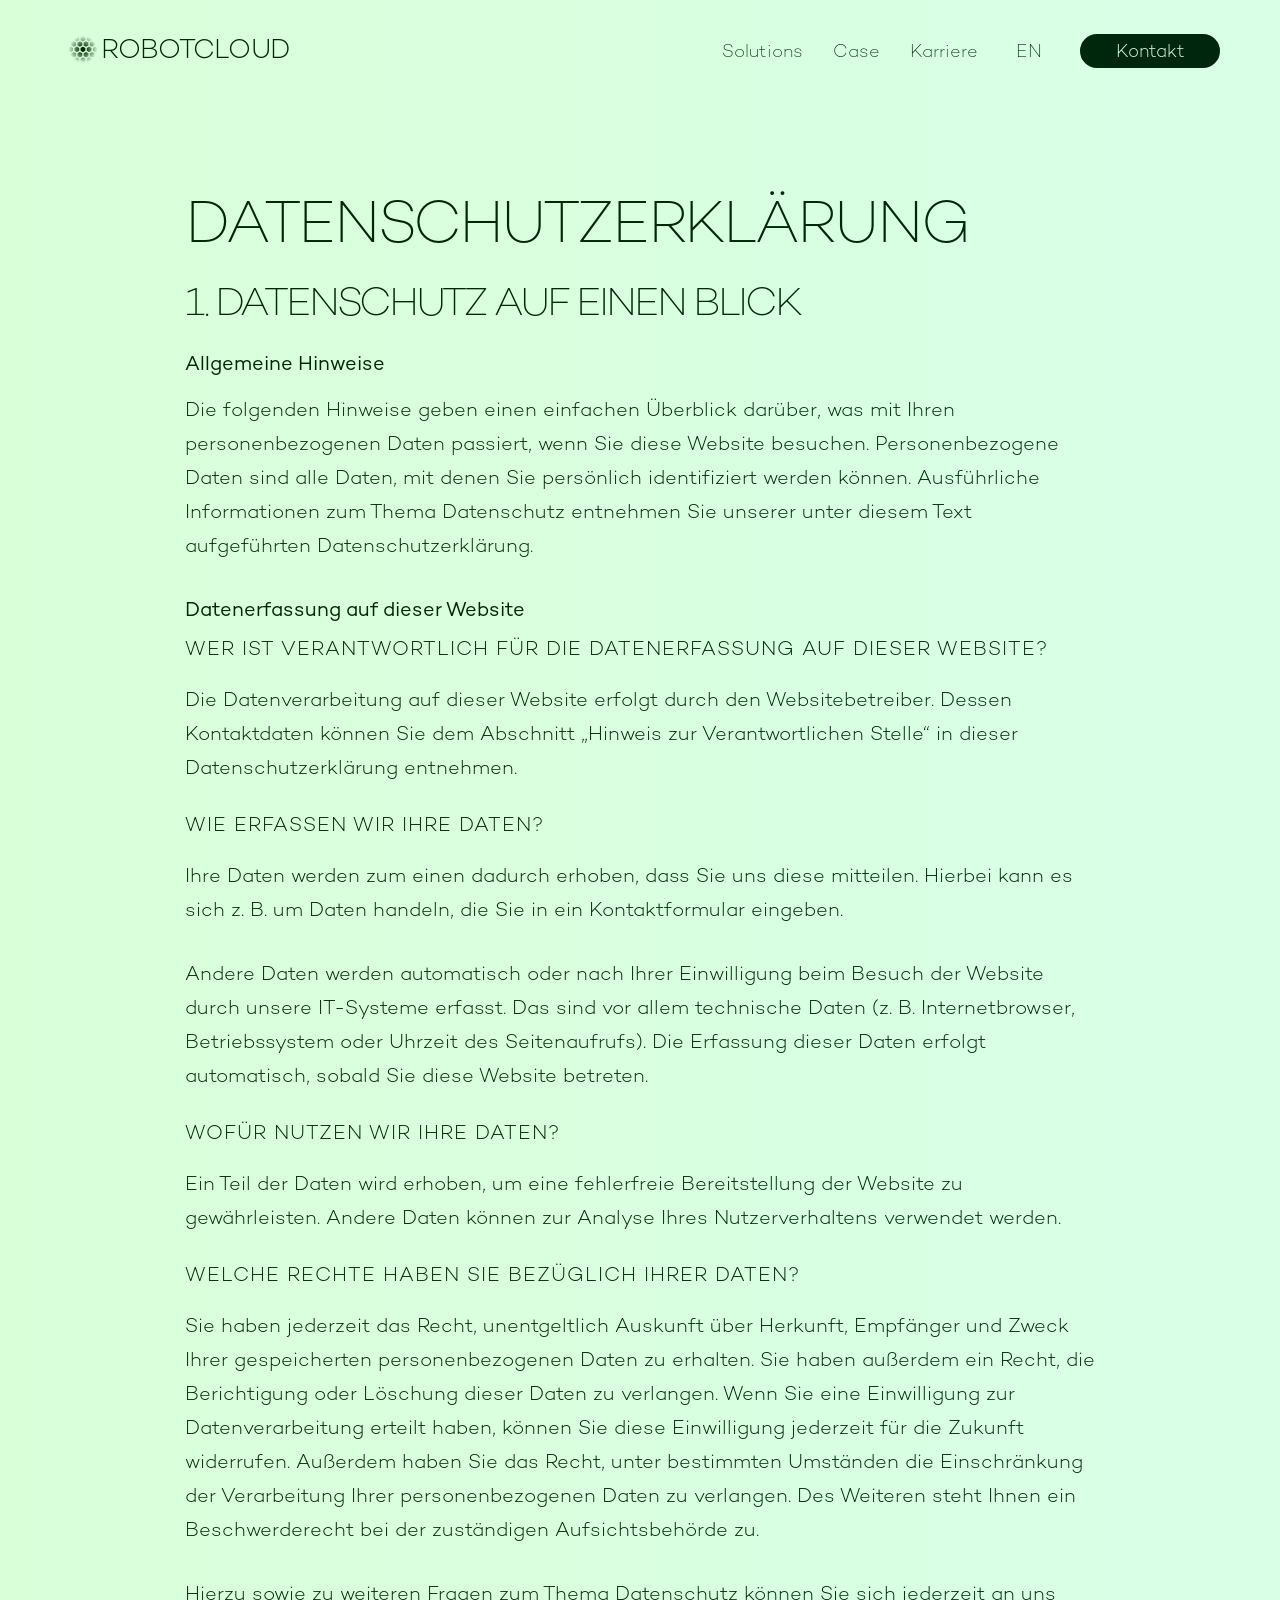
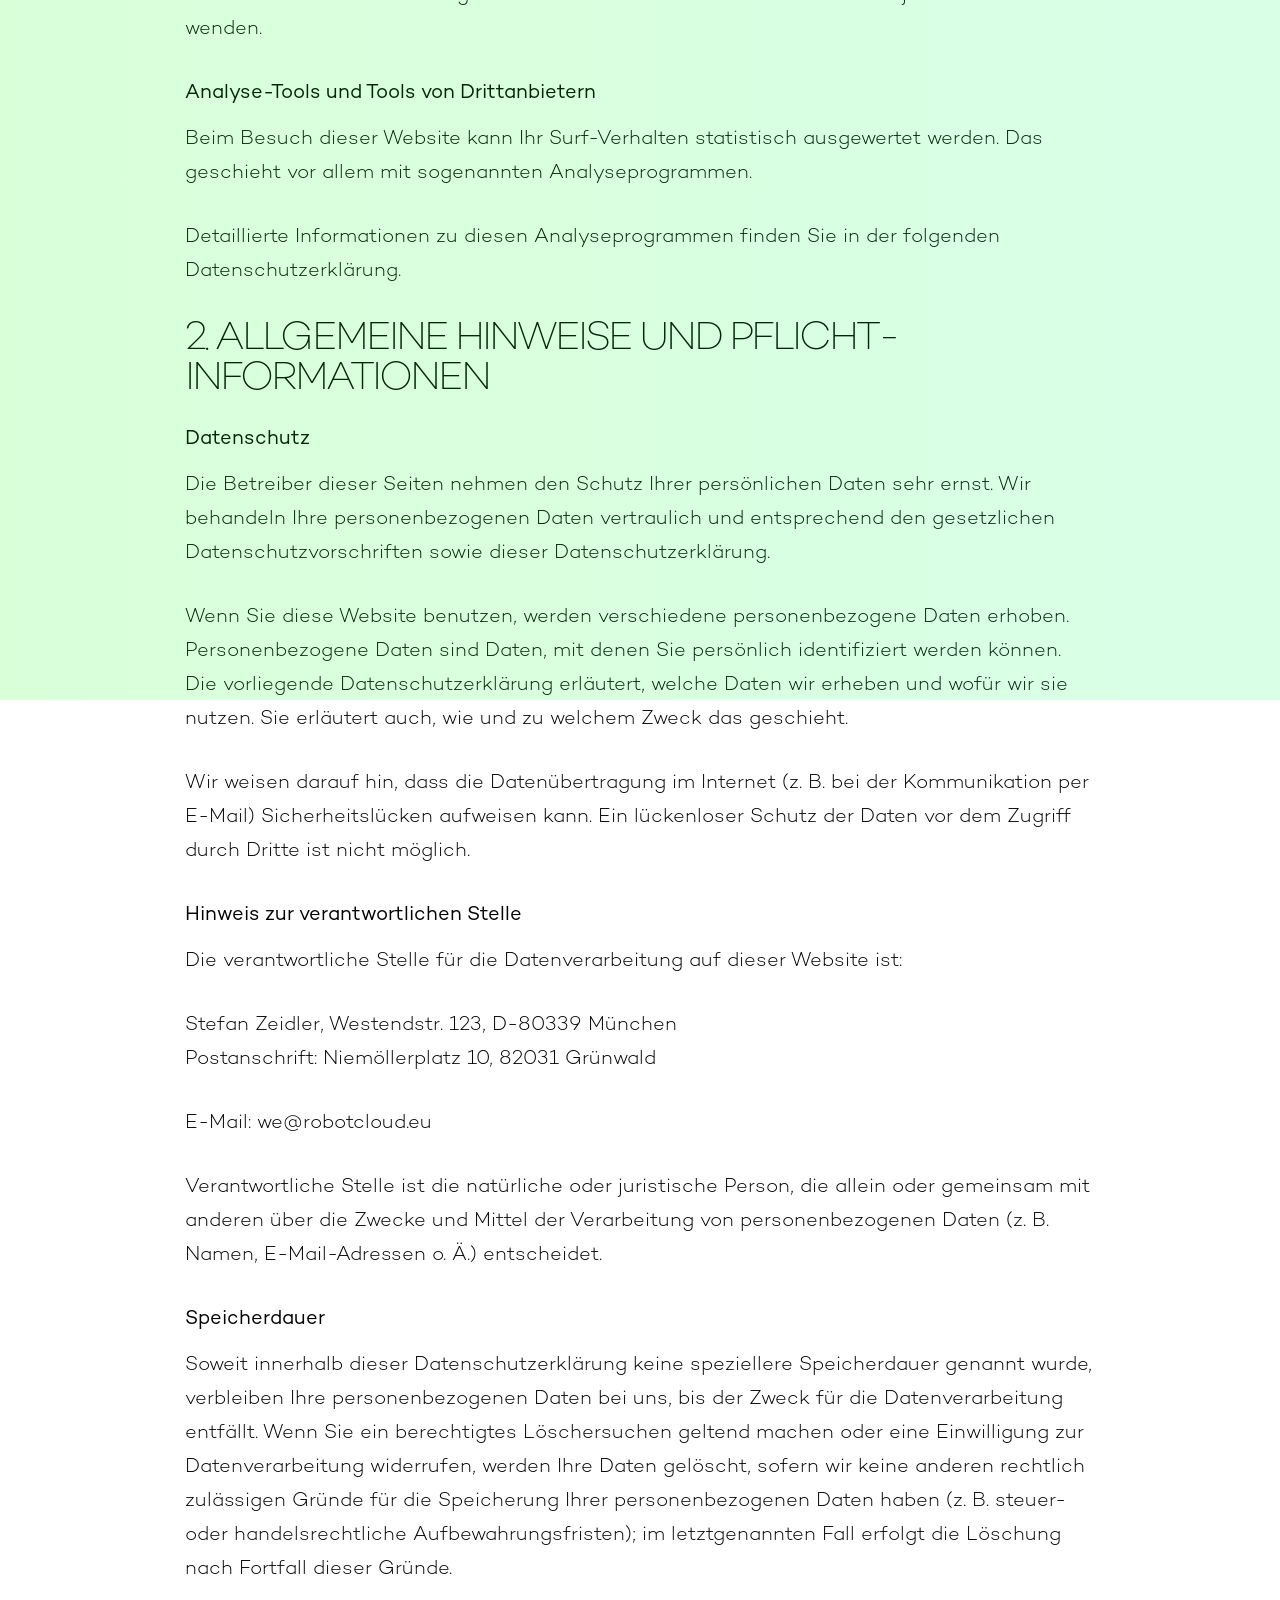
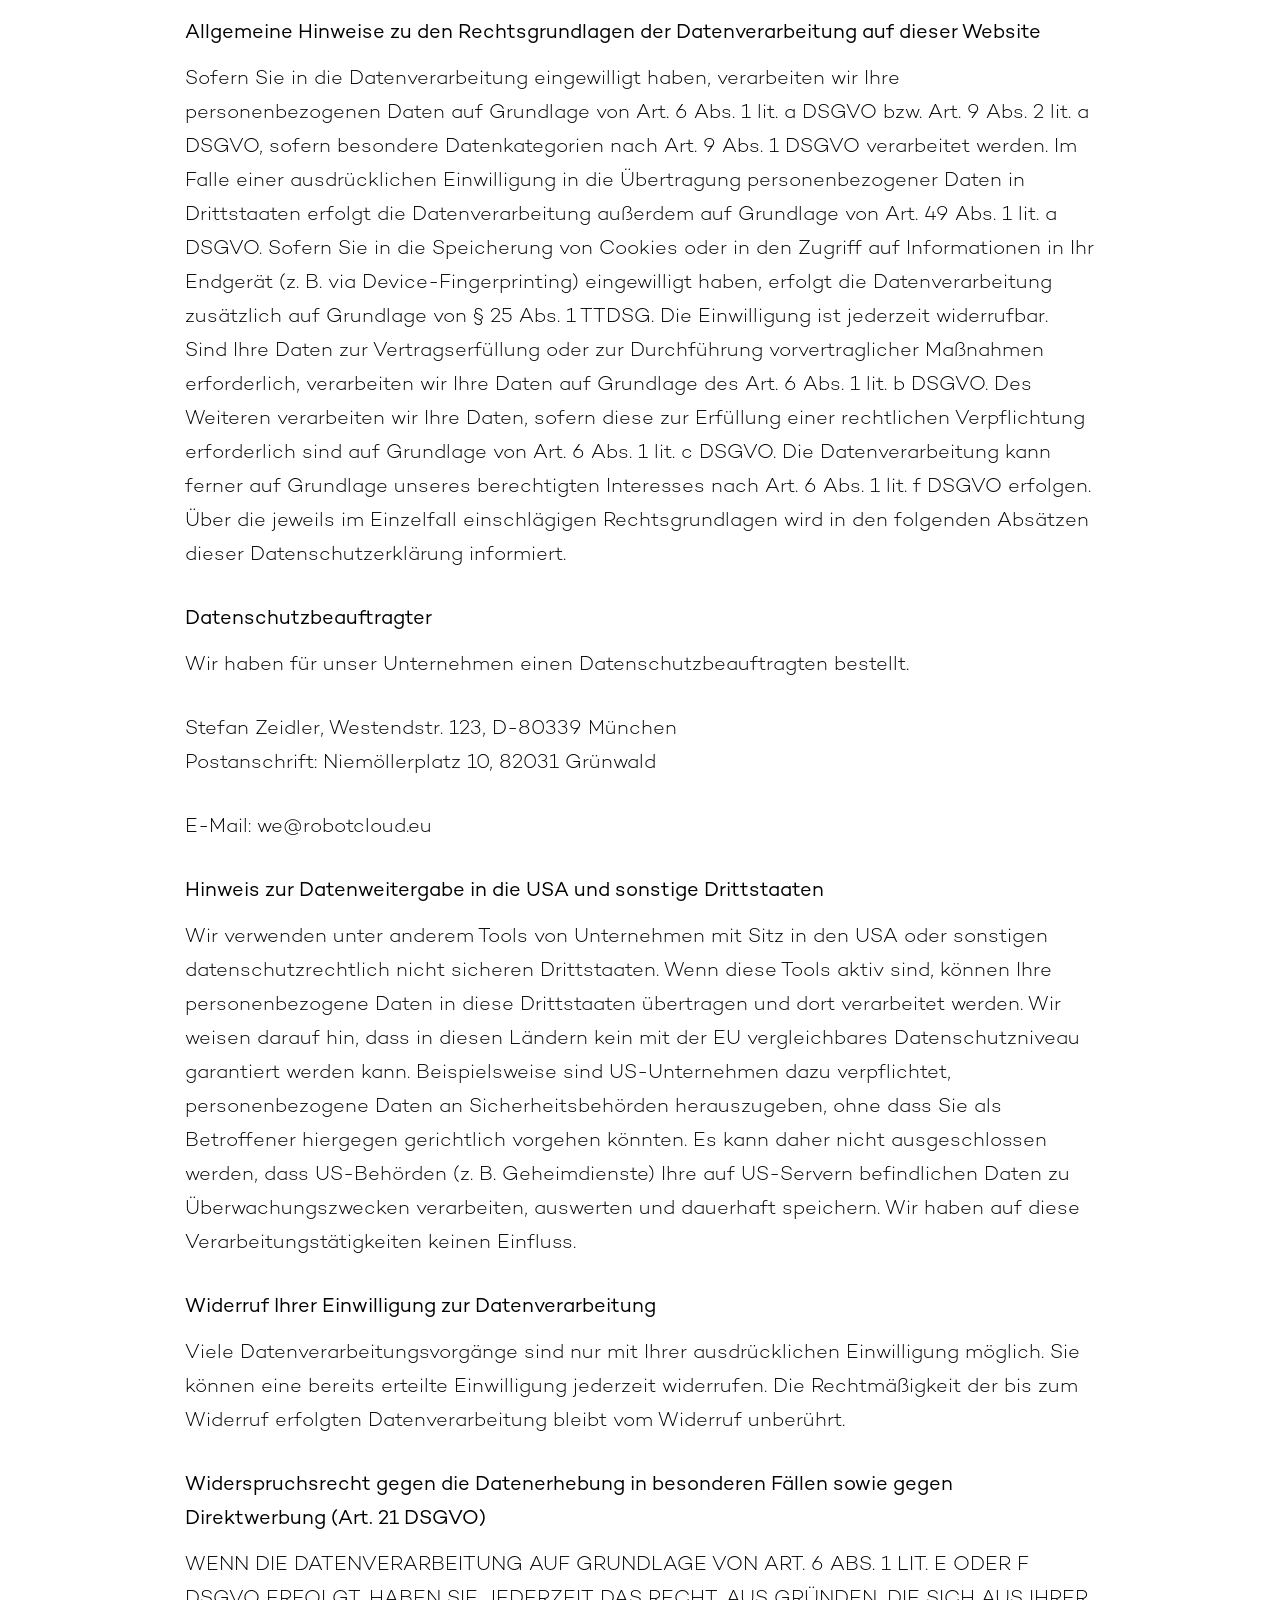
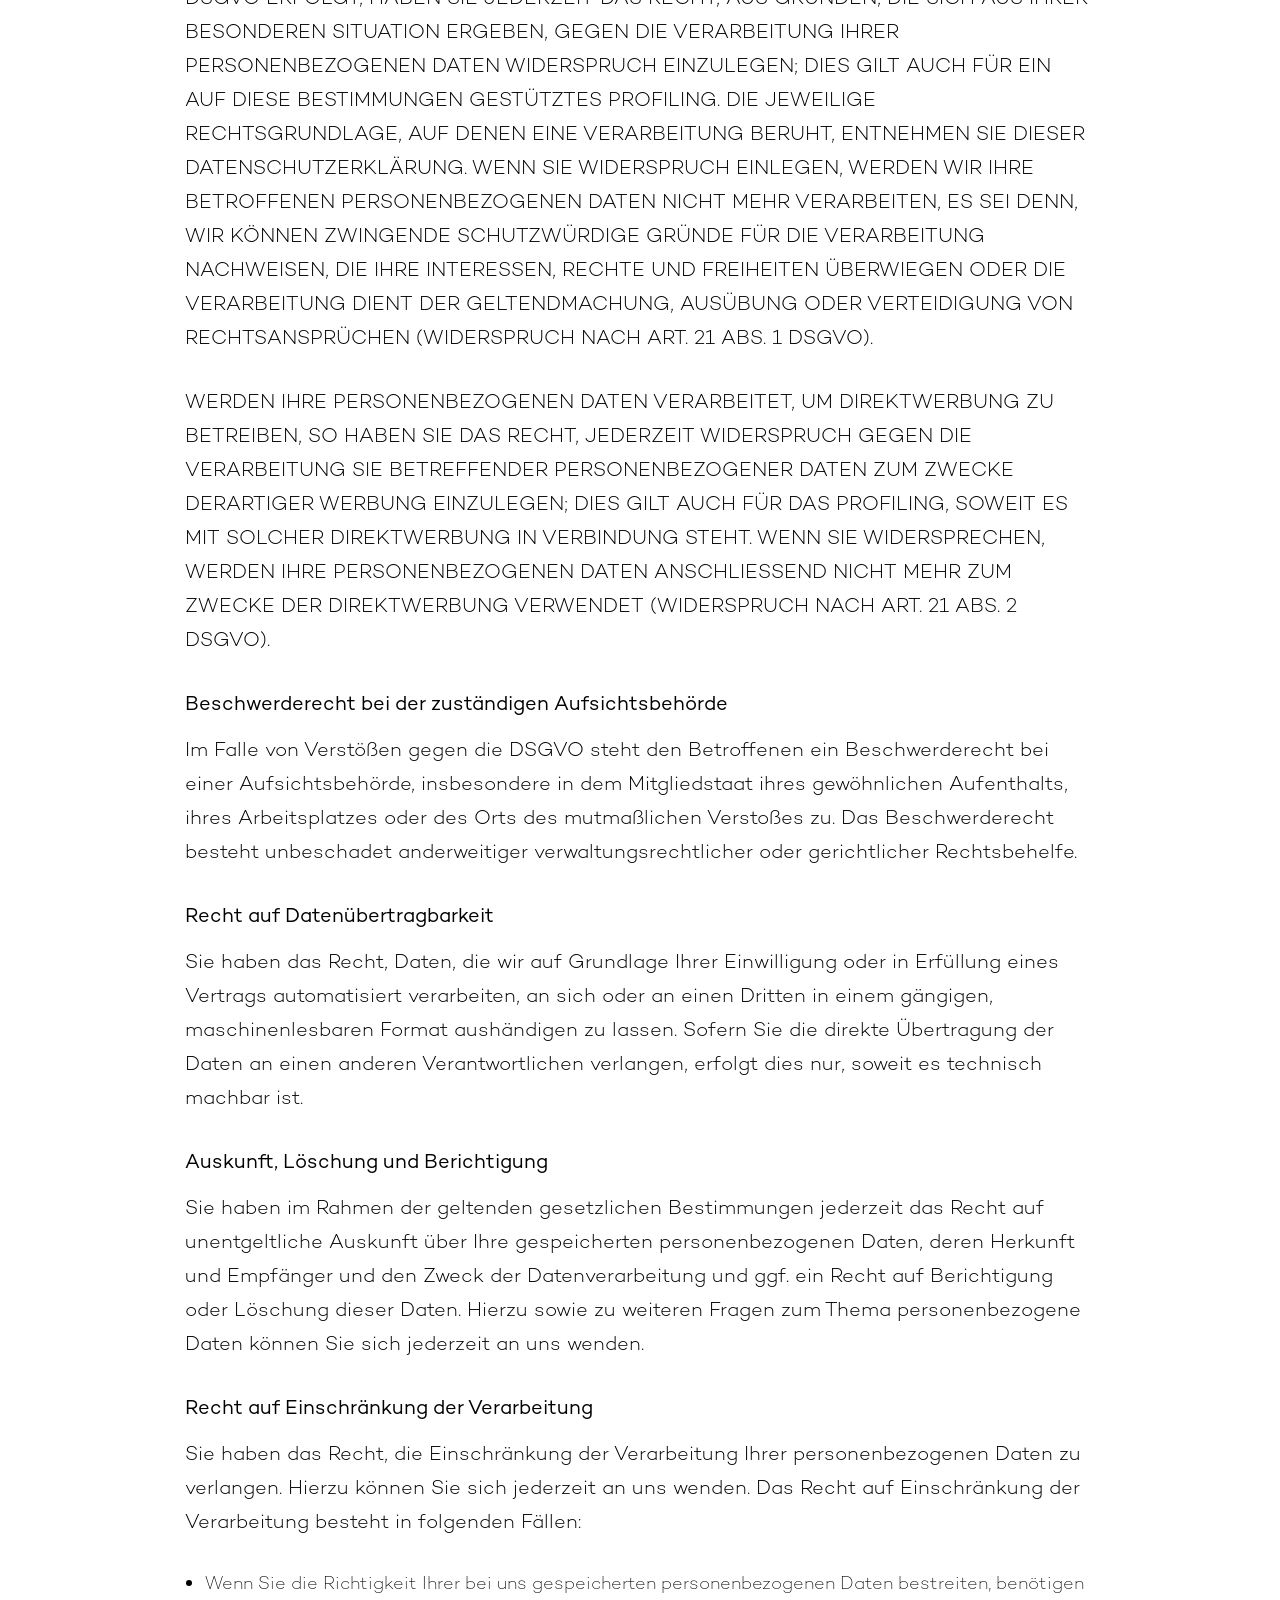
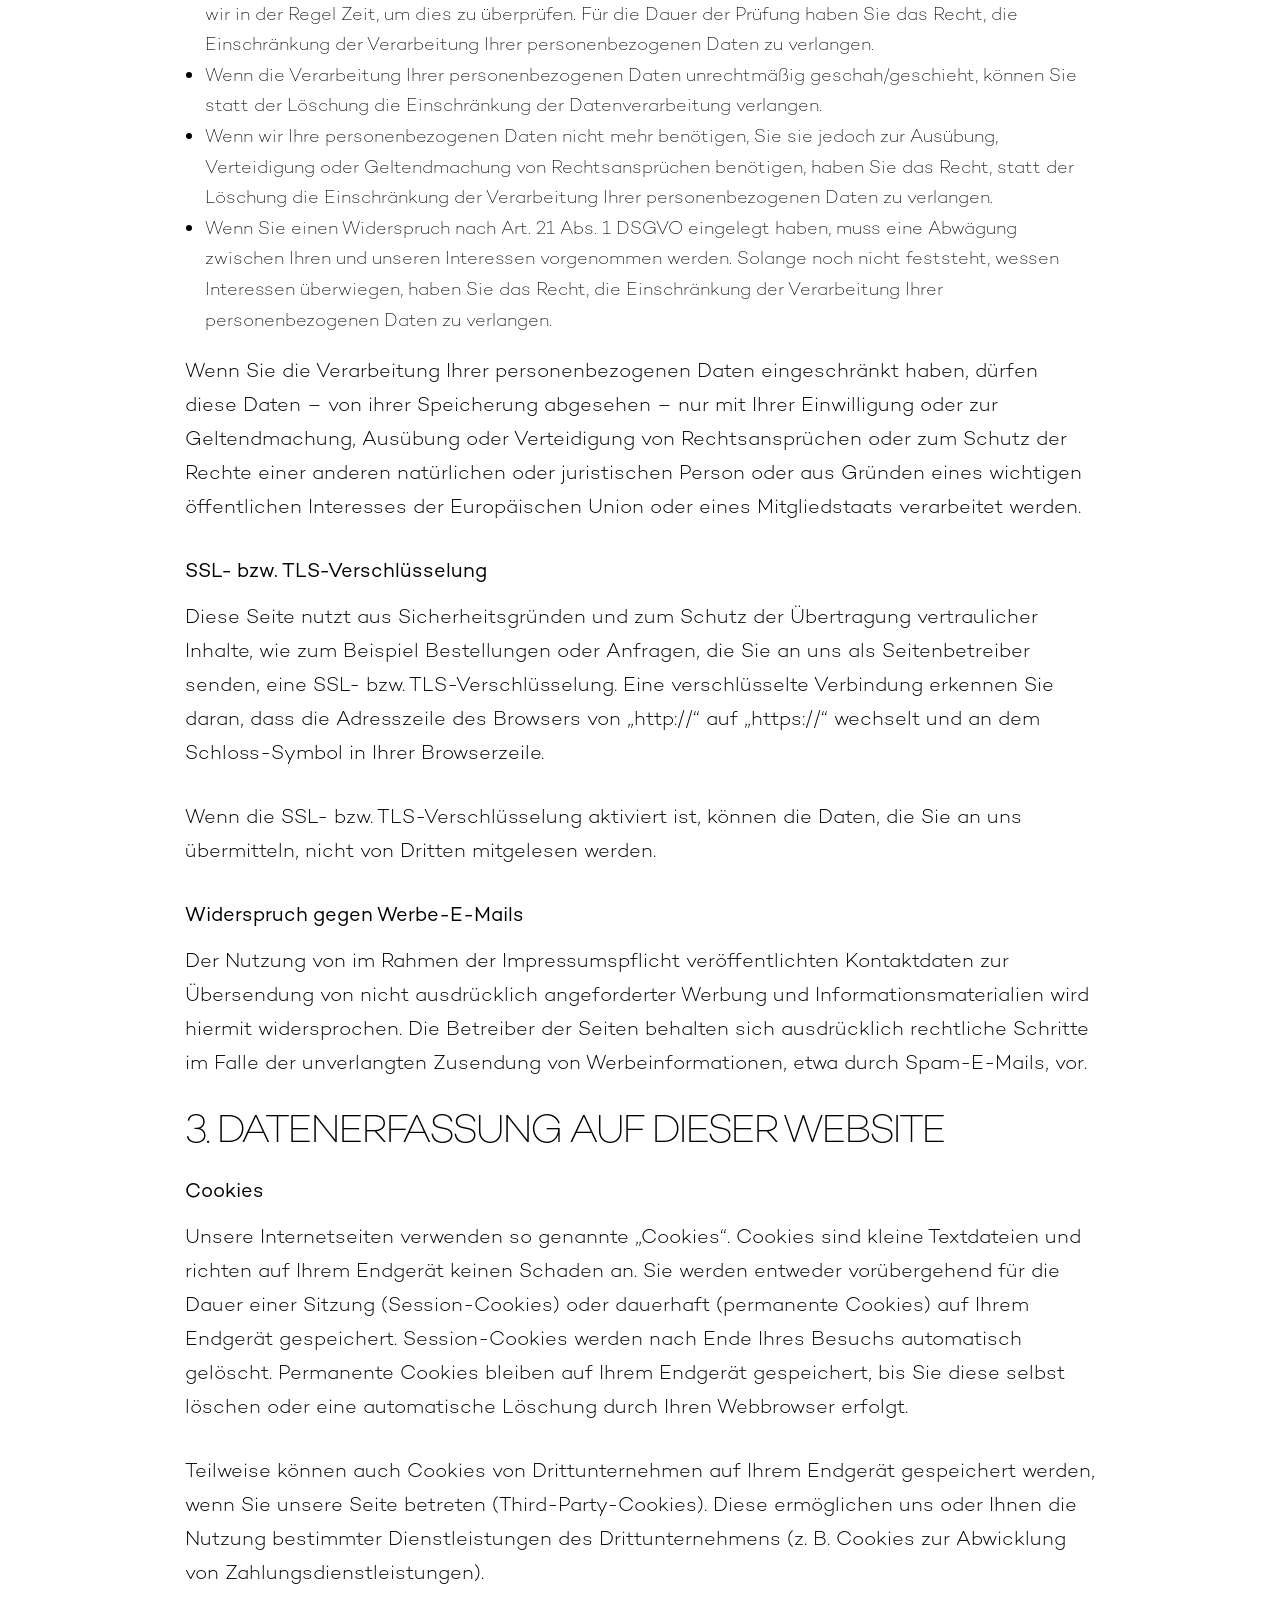
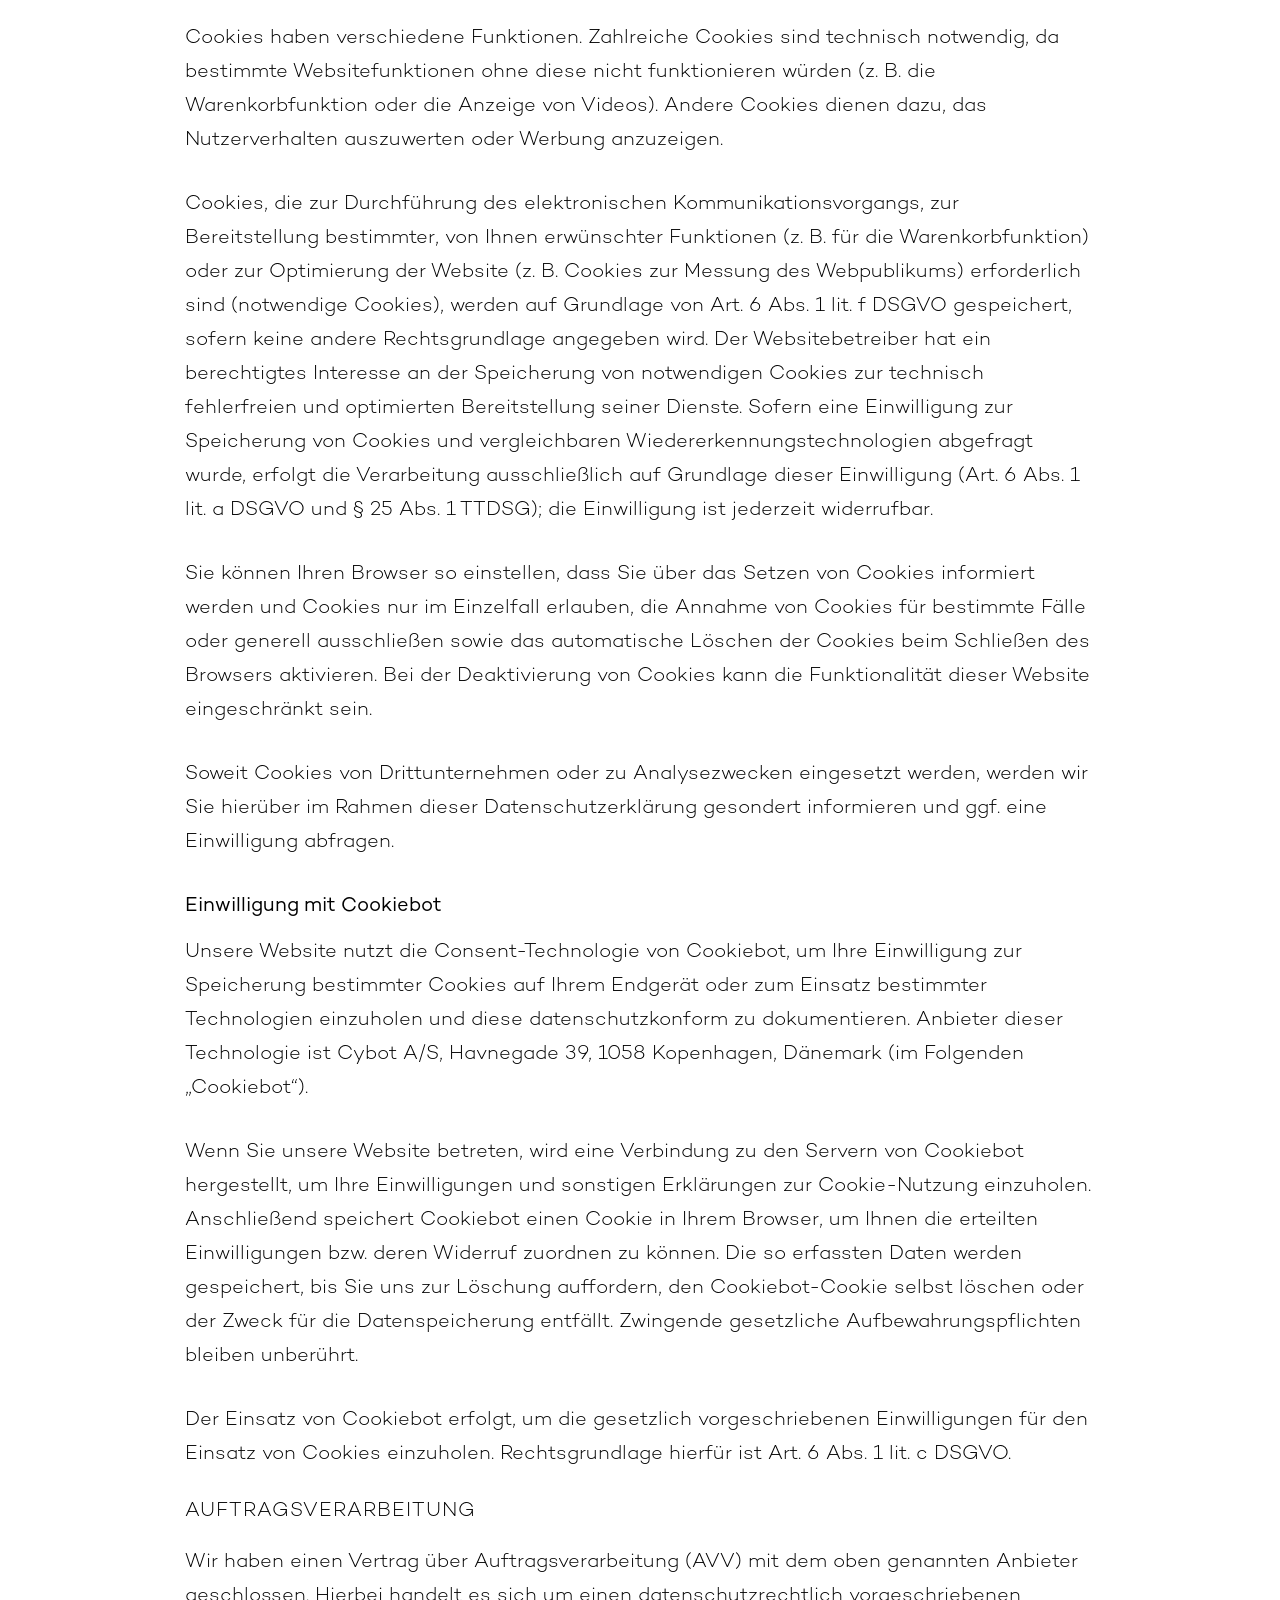
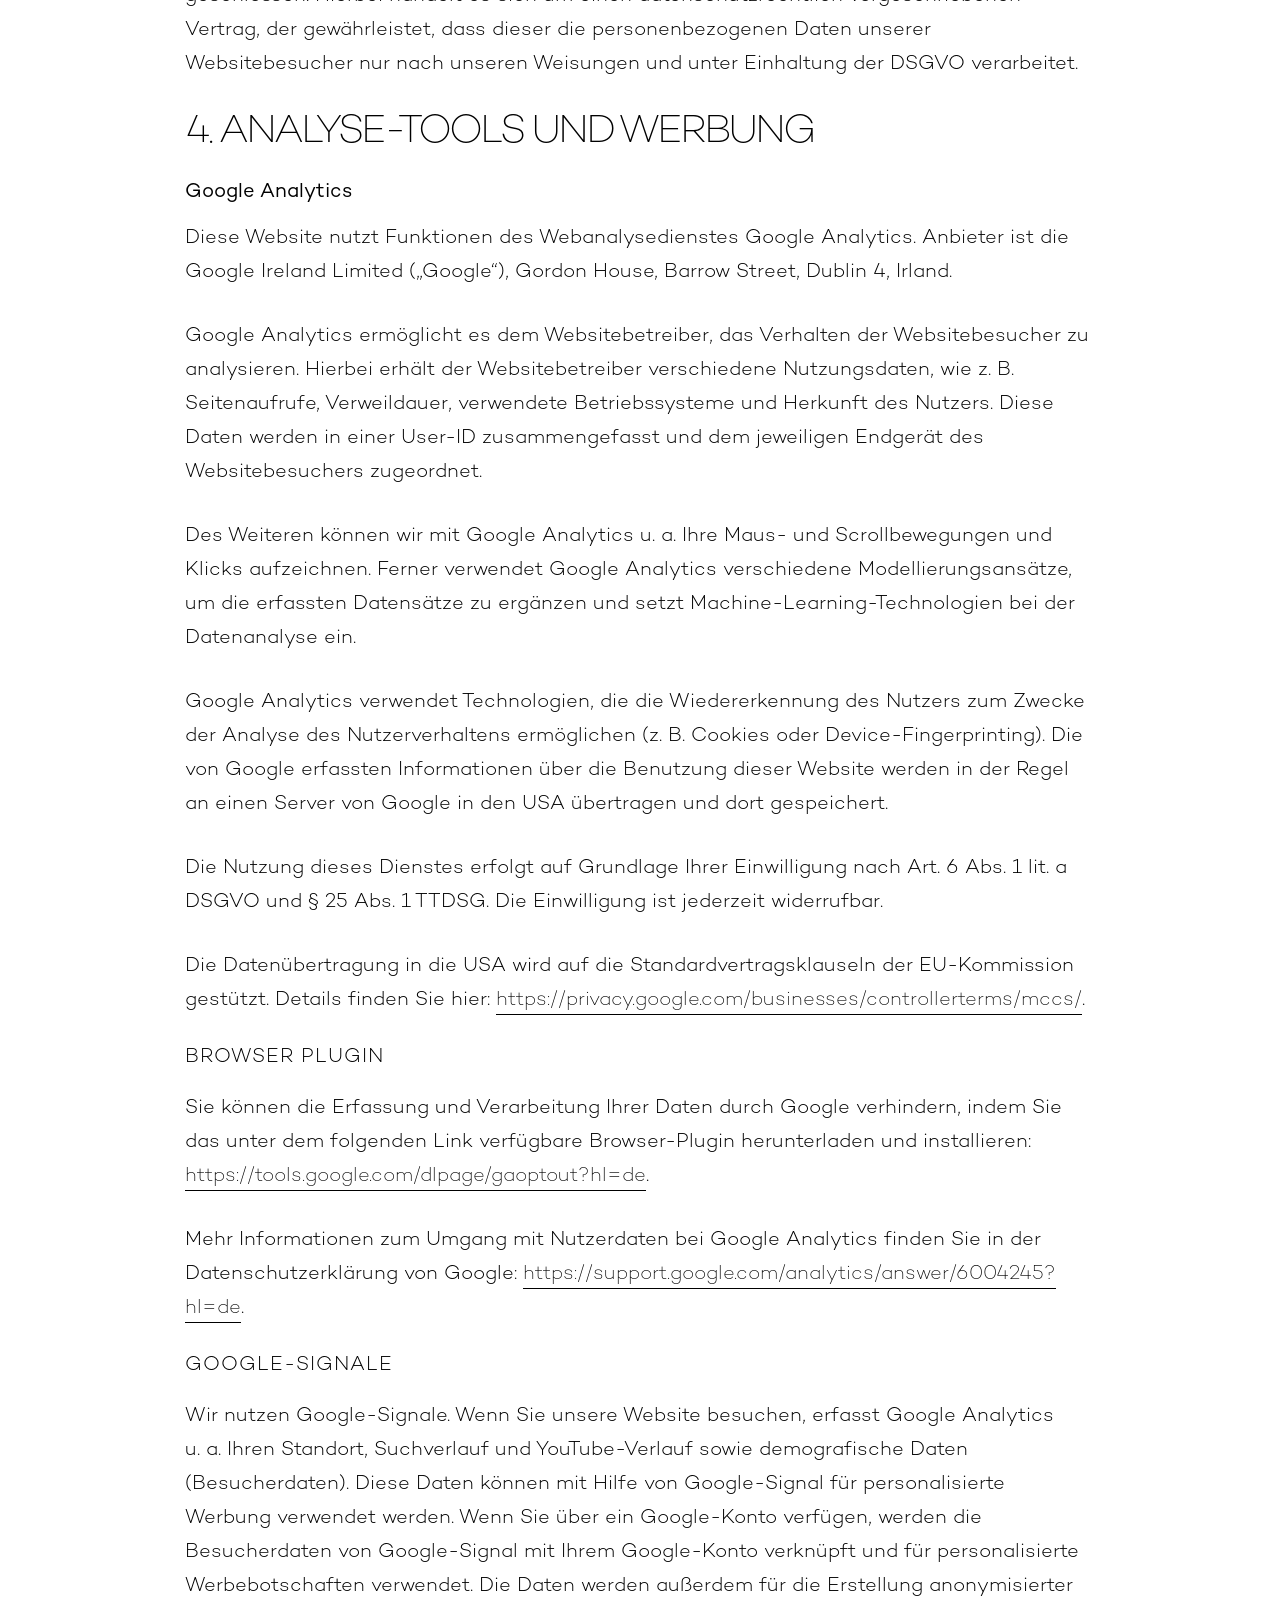
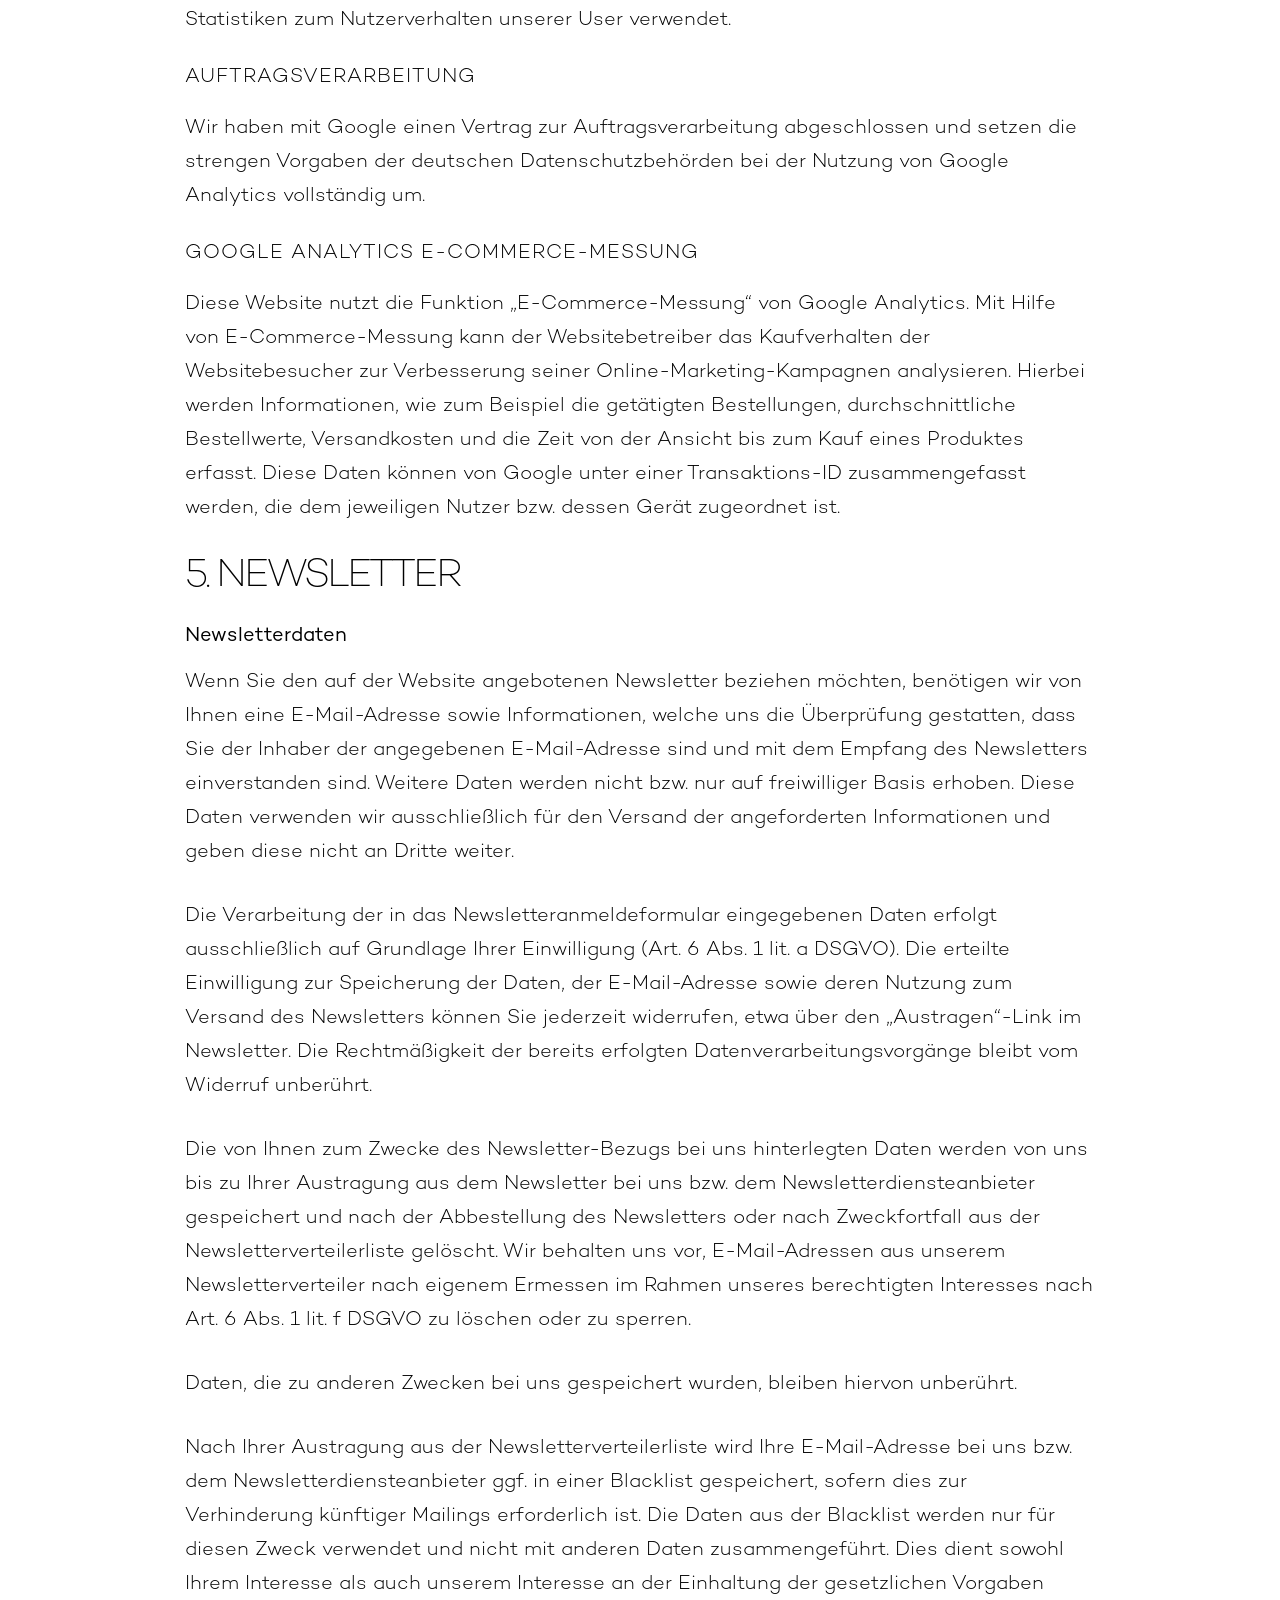
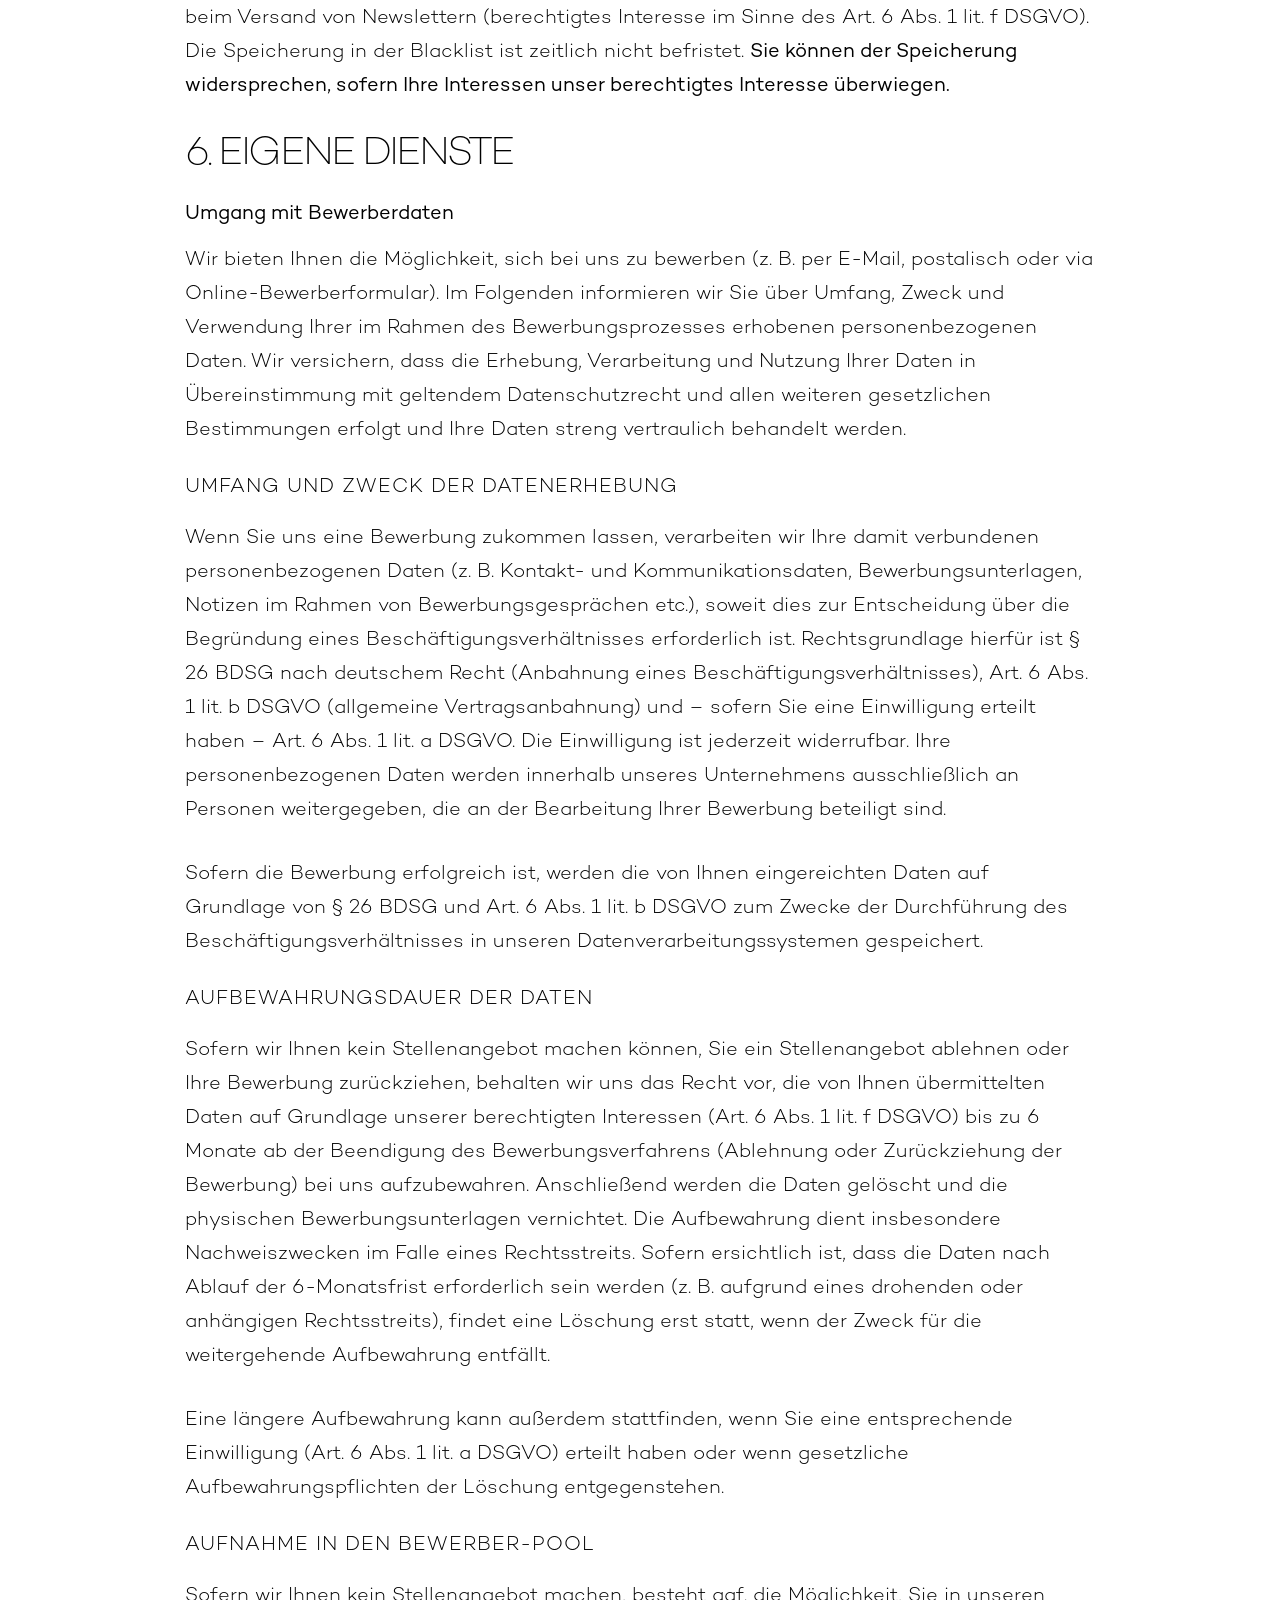
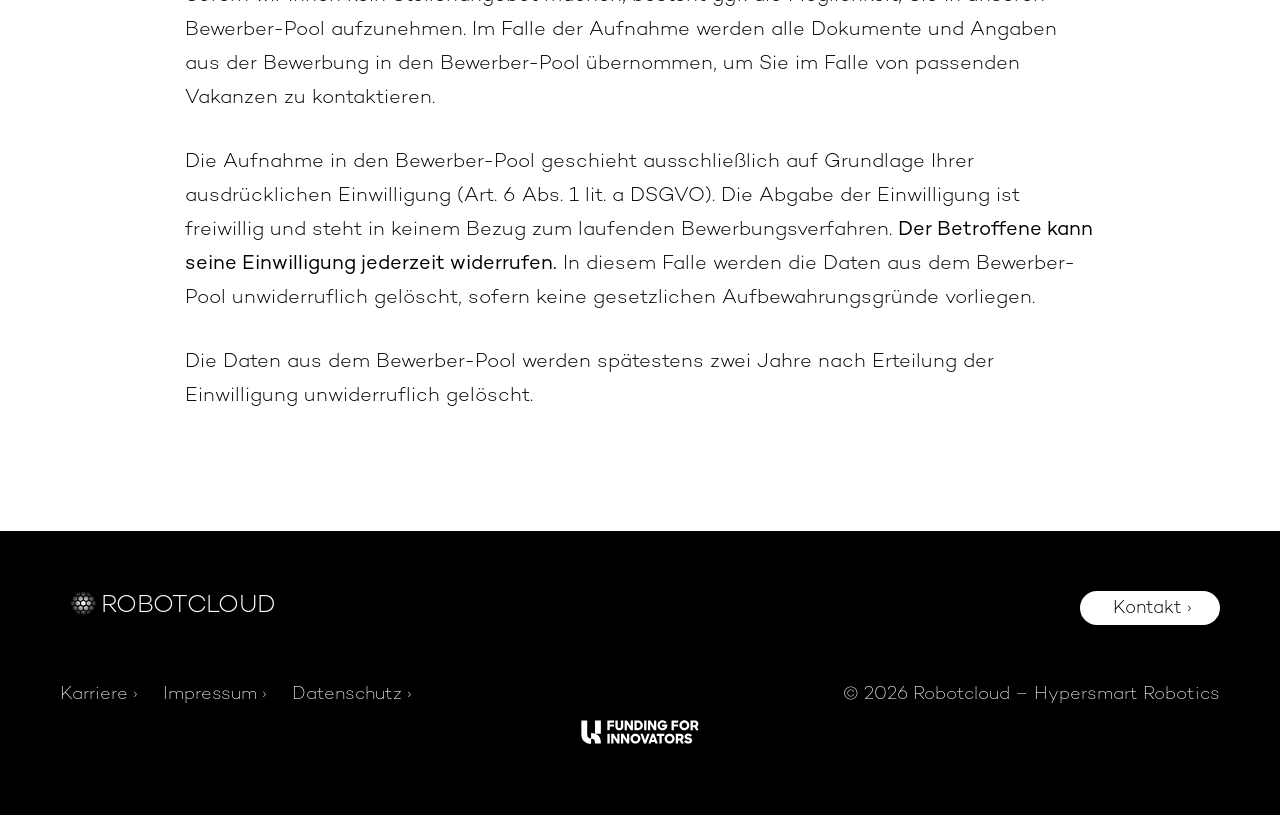
==== datenschutz/index.html @ 6e7896e4 "Impressum/Datenschutz: Telefonnummer entfernt (DE+EN) Co-Authored-By: Claude Opus 4.7 (1M context) <" ====
<!DOCTYPE html>
<html lang="de-DE" itemscope itemtype="https://schema.org/WebPage">
<head>
<meta charset="UTF-8" />
<meta name="viewport" content="width=device-width" />
<link rel="preload" as="font" href="../wp-content/themes/robotcloud/fonts/el.woff2" type="font/woff2" crossorigin="anonymous">
<link rel="preload" as="font" href="../wp-content/themes/robotcloud/fonts/l.woff2" type="font/woff2" crossorigin="anonymous">
<link rel="preload" as="font" href="../wp-content/themes/robotcloud/fonts/b.woff2" type="font/woff2" crossorigin="anonymous">
<link rel="apple-touch-icon" sizes="180x180" href="../apple-touch-icon.png">
<link rel="icon" type="image/png" sizes="32x32" href="../favicon-32x32.png">
<link rel="icon" type="image/png" sizes="16x16" href="../favicon-16x16.png">
<link rel="manifest" href="../site.webmanifest">
<link rel="mask-icon" href="../safari-pinned-tab.svg" color="#5bbad5">
<meta name="msapplication-TileColor" content="#da532c">
<meta name="theme-color" content="#000000">
<script id="Cookiebot" src="https://consent.cookiebot.com/uc.js" data-cbid="957e1888-2e02-4379-bab2-cc81bfc500f0" data-blockingmode="auto" type="text/javascript"></script>
<!-- Global site tag (gtag.js) - Google Analytics -->
<script async src="https://www.googletagmanager.com/gtag/js?id=G-V847SZGSE3"></script>
<script>
window.dataLayer = window.dataLayer || [];
function gtag(){dataLayer.push(arguments);}
gtag('js', new Date());
gtag('config', 'G-V847SZGSE3');
</script>
<meta name='robots' content='index, follow, max-image-preview:large, max-snippet:-1, max-video-preview:-1' />
<style>img:is([sizes="auto" i], [sizes^="auto," i]) { contain-intrinsic-size: 3000px 1500px }</style>
<link rel="alternate" hreflang="en" href="../en/privacy-policy/" />
<link rel="alternate" hreflang="de" href="../datenschutz/" />
<link rel="alternate" hreflang="x-default" href="../datenschutz/" />
<!-- This site is optimized with the Yoast SEO plugin v23.7 - https://yoast.com/wordpress/plugins/seo/ -->
<title>Datenschutz - Robotcloud</title>
<link rel="canonical" href="../datenschutz/" />
<meta property="og:locale" content="de_DE" />
<meta property="og:type" content="article" />
<meta property="og:title" content="Datenschutz - Robotcloud" />
<meta property="og:url" content="https://robotcloud.eu/datenschutz/" />
<meta property="og:site_name" content="Robotcloud" />
<meta property="article:modified_time" content="2023-11-20T10:36:55+00:00" />
<meta name="twitter:card" content="summary_large_image" />
<script type="application/ld+json" class="yoast-schema-graph">{"@context":"https://schema.org","@graph":[{"@type":"WebPage","@id":"https://robotcloud.eu/datenschutz/","url":"https://robotcloud.eu/datenschutz/","name":"Datenschutz - Robotcloud","isPartOf":{"@id":"https://robotcloud.eu/#website"},"datePublished":"2022-06-16T10:14:19+00:00","dateModified":"2023-11-20T10:36:55+00:00","breadcrumb":{"@id":"https://robotcloud.eu/datenschutz/#breadcrumb"},"inLanguage":"de","potentialAction":[{"@type":"ReadAction","target":["https://robotcloud.eu/datenschutz/"]}]},{"@type":"BreadcrumbList","@id":"https://robotcloud.eu/datenschutz/#breadcrumb","itemListElement":[{"@type":"ListItem","position":1,"name":"Startseite","item":"https://robotcloud.eu/"},{"@type":"ListItem","position":2,"name":"Datenschutz"}]},{"@type":"WebSite","@id":"https://robotcloud.eu/#website","url":"https://robotcloud.eu/","name":"Robotcloud","description":"AI-based saas solutions for industrial robotics","publisher":{"@id":"https://robotcloud.eu/#organization"},"potentialAction":[{"@type":"SearchAction","target":{"@type":"EntryPoint","urlTemplate":"https://robotcloud.eu/?s={search_term_string}"},"query-input":{"@type":"PropertyValueSpecification","valueRequired":true,"valueName":"search_term_string"}}],"inLanguage":"de"},{"@type":"Organization","@id":"https://robotcloud.eu/#organization","name":"Robotcloud – Hypersmart Robotics","url":"https://robotcloud.eu/","logo":{"@type":"ImageObject","inLanguage":"de","@id":"https://robotcloud.eu/#/schema/logo/image/","url":"https://robotcloud.eu/wp-content/uploads/2022/06/robotcloud.png","contentUrl":"https://robotcloud.eu/wp-content/uploads/2022/06/robotcloud.png","width":558,"height":558,"caption":"Robotcloud – Hypersmart Robotics"},"image":{"@id":"https://robotcloud.eu/#/schema/logo/image/"}}]}</script>
<!-- / Yoast SEO plugin. -->
<link rel="alternate" type="application/rss+xml" title="Robotcloud &raquo; Feed" href="../feed/index.html" />
<link rel="alternate" type="application/rss+xml" title="Robotcloud &raquo; Kommentar-Feed" href="../comments/feed/index.html" />
<!-- <link rel='stylesheet' id='wp-block-library-css' href='https://robotcloud.eu/wp-includes/css/dist/block-library/style.min.css?ver=75d3181b9fa6a708e0c831fac6893590' type='text/css' media='all' /> -->
<link rel="stylesheet" type="text/css" href="../wp-content/cache/wpfc-minified/95y6j4j9/7ul9y.css" media="all"/>
<style id='classic-theme-styles-inline-css' type='text/css'>
/*! This file is auto-generated */
.wp-block-button__link{color:#fff;background-color:#32373c;border-radius:9999px;box-shadow:none;text-decoration:none;padding:calc(.667em + 2px) calc(1.333em + 2px);font-size:1.125em}.wp-block-file__button{background:#32373c;color:#fff;text-decoration:none}
</style>
<style id='global-styles-inline-css' type='text/css'>
:root{--wp--preset--aspect-ratio--square: 1;--wp--preset--aspect-ratio--4-3: 4/3;--wp--preset--aspect-ratio--3-4: 3/4;--wp--preset--aspect-ratio--3-2: 3/2;--wp--preset--aspect-ratio--2-3: 2/3;--wp--preset--aspect-ratio--16-9: 16/9;--wp--preset--aspect-ratio--9-16: 9/16;--wp--preset--color--black: #000000;--wp--preset--color--cyan-bluish-gray: #abb8c3;--wp--preset--color--white: #ffffff;--wp--preset--color--pale-pink: #f78da7;--wp--preset--color--vivid-red: #cf2e2e;--wp--preset--color--luminous-vivid-orange: #ff6900;--wp--preset--color--luminous-vivid-amber: #fcb900;--wp--preset--color--light-green-cyan: #7bdcb5;--wp--preset--color--vivid-green-cyan: #00d084;--wp--preset--color--pale-cyan-blue: #8ed1fc;--wp--preset--color--vivid-cyan-blue: #0693e3;--wp--preset--color--vivid-purple: #9b51e0;--wp--preset--gradient--vivid-cyan-blue-to-vivid-purple: linear-gradient(135deg,rgba(6,147,227,1) 0%,rgb(155,81,224) 100%);--wp--preset--gradient--light-green-cyan-to-vivid-green-cyan: linear-gradient(135deg,rgb(122,220,180) 0%,rgb(0,208,130) 100%);--wp--preset--gradient--luminous-vivid-amber-to-luminous-vivid-orange: linear-gradient(135deg,rgba(252,185,0,1) 0%,rgba(255,105,0,1) 100%);--wp--preset--gradient--luminous-vivid-orange-to-vivid-red: linear-gradient(135deg,rgba(255,105,0,1) 0%,rgb(207,46,46) 100%);--wp--preset--gradient--very-light-gray-to-cyan-bluish-gray: linear-gradient(135deg,rgb(238,238,238) 0%,rgb(169,184,195) 100%);--wp--preset--gradient--cool-to-warm-spectrum: linear-gradient(135deg,rgb(74,234,220) 0%,rgb(151,120,209) 20%,rgb(207,42,186) 40%,rgb(238,44,130) 60%,rgb(251,105,98) 80%,rgb(254,248,76) 100%);--wp--preset--gradient--blush-light-purple: linear-gradient(135deg,rgb(255,206,236) 0%,rgb(152,150,240) 100%);--wp--preset--gradient--blush-bordeaux: linear-gradient(135deg,rgb(254,205,165) 0%,rgb(254,45,45) 50%,rgb(107,0,62) 100%);--wp--preset--gradient--luminous-dusk: linear-gradient(135deg,rgb(255,203,112) 0%,rgb(199,81,192) 50%,rgb(65,88,208) 100%);--wp--preset--gradient--pale-ocean: linear-gradient(135deg,rgb(255,245,203) 0%,rgb(182,227,212) 50%,rgb(51,167,181) 100%);--wp--preset--gradient--electric-grass: linear-gradient(135deg,rgb(202,248,128) 0%,rgb(113,206,126) 100%);--wp--preset--gradient--midnight: linear-gradient(135deg,rgb(2,3,129) 0%,rgb(40,116,252) 100%);--wp--preset--font-size--small: 13px;--wp--preset--font-size--medium: 20px;--wp--preset--font-size--large: 36px;--wp--preset--font-size--x-large: 42px;--wp--preset--spacing--20: 0.44rem;--wp--preset--spacing--30: 0.67rem;--wp--preset--spacing--40: 1rem;--wp--preset--spacing--50: 1.5rem;--wp--preset--spacing--60: 2.25rem;--wp--preset--spacing--70: 3.38rem;--wp--preset--spacing--80: 5.06rem;--wp--preset--shadow--natural: 6px 6px 9px rgba(0, 0, 0, 0.2);--wp--preset--shadow--deep: 12px 12px 50px rgba(0, 0, 0, 0.4);--wp--preset--shadow--sharp: 6px 6px 0px rgba(0, 0, 0, 0.2);--wp--preset--shadow--outlined: 6px 6px 0px -3px rgba(255, 255, 255, 1), 6px 6px rgba(0, 0, 0, 1);--wp--preset--shadow--crisp: 6px 6px 0px rgba(0, 0, 0, 1);}:where(.is-layout-flex){gap: 0.5em;}:where(.is-layout-grid){gap: 0.5em;}body .is-layout-flex{display: flex;}.is-layout-flex{flex-wrap: wrap;align-items: center;}.is-layout-flex > :is(*, div){margin: 0;}body .is-layout-grid{display: grid;}.is-layout-grid > :is(*, div){margin: 0;}:where(.wp-block-columns.is-layout-flex){gap: 2em;}:where(.wp-block-columns.is-layout-grid){gap: 2em;}:where(.wp-block-post-template.is-layout-flex){gap: 1.25em;}:where(.wp-block-post-template.is-layout-grid){gap: 1.25em;}.has-black-color{color: var(--wp--preset--color--black) !important;}.has-cyan-bluish-gray-color{color: var(--wp--preset--color--cyan-bluish-gray) !important;}.has-white-color{color: var(--wp--preset--color--white) !important;}.has-pale-pink-color{color: var(--wp--preset--color--pale-pink) !important;}.has-vivid-red-color{color: var(--wp--preset--color--vivid-red) !important;}.has-luminous-vivid-orange-color{color: var(--wp--preset--color--luminous-vivid-orange) !important;}.has-luminous-vivid-amber-color{color: var(--wp--preset--color--luminous-vivid-amber) !important;}.has-light-green-cyan-color{color: var(--wp--preset--color--light-green-cyan) !important;}.has-vivid-green-cyan-color{color: var(--wp--preset--color--vivid-green-cyan) !important;}.has-pale-cyan-blue-color{color: var(--wp--preset--color--pale-cyan-blue) !important;}.has-vivid-cyan-blue-color{color: var(--wp--preset--color--vivid-cyan-blue) !important;}.has-vivid-purple-color{color: var(--wp--preset--color--vivid-purple) !important;}.has-black-background-color{background-color: var(--wp--preset--color--black) !important;}.has-cyan-bluish-gray-background-color{background-color: var(--wp--preset--color--cyan-bluish-gray) !important;}.has-white-background-color{background-color: var(--wp--preset--color--white) !important;}.has-pale-pink-background-color{background-color: var(--wp--preset--color--pale-pink) !important;}.has-vivid-red-background-color{background-color: var(--wp--preset--color--vivid-red) !important;}.has-luminous-vivid-orange-background-color{background-color: var(--wp--preset--color--luminous-vivid-orange) !important;}.has-luminous-vivid-amber-background-color{background-color: var(--wp--preset--color--luminous-vivid-amber) !important;}.has-light-green-cyan-background-color{background-color: var(--wp--preset--color--light-green-cyan) !important;}.has-vivid-green-cyan-background-color{background-color: var(--wp--preset--color--vivid-green-cyan) !important;}.has-pale-cyan-blue-background-color{background-color: var(--wp--preset--color--pale-cyan-blue) !important;}.has-vivid-cyan-blue-background-color{background-color: var(--wp--preset--color--vivid-cyan-blue) !important;}.has-vivid-purple-background-color{background-color: var(--wp--preset--color--vivid-purple) !important;}.has-black-border-color{border-color: var(--wp--preset--color--black) !important;}.has-cyan-bluish-gray-border-color{border-color: var(--wp--preset--color--cyan-bluish-gray) !important;}.has-white-border-color{border-color: var(--wp--preset--color--white) !important;}.has-pale-pink-border-color{border-color: var(--wp--preset--color--pale-pink) !important;}.has-vivid-red-border-color{border-color: var(--wp--preset--color--vivid-red) !important;}.has-luminous-vivid-orange-border-color{border-color: var(--wp--preset--color--luminous-vivid-orange) !important;}.has-luminous-vivid-amber-border-color{border-color: var(--wp--preset--color--luminous-vivid-amber) !important;}.has-light-green-cyan-border-color{border-color: var(--wp--preset--color--light-green-cyan) !important;}.has-vivid-green-cyan-border-color{border-color: var(--wp--preset--color--vivid-green-cyan) !important;}.has-pale-cyan-blue-border-color{border-color: var(--wp--preset--color--pale-cyan-blue) !important;}.has-vivid-cyan-blue-border-color{border-color: var(--wp--preset--color--vivid-cyan-blue) !important;}.has-vivid-purple-border-color{border-color: var(--wp--preset--color--vivid-purple) !important;}.has-vivid-cyan-blue-to-vivid-purple-gradient-background{background: var(--wp--preset--gradient--vivid-cyan-blue-to-vivid-purple) !important;}.has-light-green-cyan-to-vivid-green-cyan-gradient-background{background: var(--wp--preset--gradient--light-green-cyan-to-vivid-green-cyan) !important;}.has-luminous-vivid-amber-to-luminous-vivid-orange-gradient-background{background: var(--wp--preset--gradient--luminous-vivid-amber-to-luminous-vivid-orange) !important;}.has-luminous-vivid-orange-to-vivid-red-gradient-background{background: var(--wp--preset--gradient--luminous-vivid-orange-to-vivid-red) !important;}.has-very-light-gray-to-cyan-bluish-gray-gradient-background{background: var(--wp--preset--gradient--very-light-gray-to-cyan-bluish-gray) !important;}.has-cool-to-warm-spectrum-gradient-background{background: var(--wp--preset--gradient--cool-to-warm-spectrum) !important;}.has-blush-light-purple-gradient-background{background: var(--wp--preset--gradient--blush-light-purple) !important;}.has-blush-bordeaux-gradient-background{background: var(--wp--preset--gradient--blush-bordeaux) !important;}.has-luminous-dusk-gradient-background{background: var(--wp--preset--gradient--luminous-dusk) !important;}.has-pale-ocean-gradient-background{background: var(--wp--preset--gradient--pale-ocean) !important;}.has-electric-grass-gradient-background{background: var(--wp--preset--gradient--electric-grass) !important;}.has-midnight-gradient-background{background: var(--wp--preset--gradient--midnight) !important;}.has-small-font-size{font-size: var(--wp--preset--font-size--small) !important;}.has-medium-font-size{font-size: var(--wp--preset--font-size--medium) !important;}.has-large-font-size{font-size: var(--wp--preset--font-size--large) !important;}.has-x-large-font-size{font-size: var(--wp--preset--font-size--x-large) !important;}
:where(.wp-block-post-template.is-layout-flex){gap: 1.25em;}:where(.wp-block-post-template.is-layout-grid){gap: 1.25em;}
:where(.wp-block-columns.is-layout-flex){gap: 2em;}:where(.wp-block-columns.is-layout-grid){gap: 2em;}
:root :where(.wp-block-pullquote){font-size: 1.5em;line-height: 1.6;}
</style>
<!-- <link rel='stylesheet' id='wpml-blocks-css' href='https://robotcloud.eu/wp-content/plugins/sitepress-multilingual-cms/dist/css/blocks/styles.css?ver=4.6.13' type='text/css' media='all' /> -->
<!-- <link rel='stylesheet' id='contact-form-7-css' href='https://robotcloud.eu/wp-content/plugins/contact-form-7/includes/css/styles.css?ver=6.0' type='text/css' media='all' /> -->
<!-- <link rel='stylesheet' id='wpml-legacy-horizontal-list-0-css' href='https://robotcloud.eu/wp-content/plugins/sitepress-multilingual-cms/templates/language-switchers/legacy-list-horizontal/style.min.css?ver=1' type='text/css' media='all' /> -->
<!-- <link rel='stylesheet' id='robotcloud-style-css' href='https://robotcloud.eu/wp-content/themes/robotcloud/style.css?ver=75d3181b9fa6a708e0c831fac6893590' type='text/css' media='all' /> -->
<link rel="stylesheet" type="text/css" href="../wp-content/cache/wpfc-minified/49qlxh8/7ul9y.css" media="all"/>
<script type="text/javascript" id="wpml-cookie-js-extra">
/* <![CDATA[ */
var wpml_cookies = {"wp-wpml_current_language":{"value":"de","expires":1,"path":"\/"}};
var wpml_cookies = {"wp-wpml_current_language":{"value":"de","expires":1,"path":"\/"}};
/* ]]> */
</script>
<script src='../wp-content/cache/wpfc-minified/jpvd5i2j/7ul9y.js' type="text/javascript"></script>
<!-- <script type="text/javascript" src="https://robotcloud.eu/wp-content/plugins/sitepress-multilingual-cms/res/js/cookies/language-cookie.js?ver=4.6.13" id="wpml-cookie-js" defer="defer" data-wp-strategy="defer"></script> -->
<!-- <script type="text/javascript" src="https://robotcloud.eu/wp-includes/js/jquery/jquery.min.js?ver=3.7.1" id="jquery-core-js"></script> -->
<!-- <script type="text/javascript" src="https://robotcloud.eu/wp-includes/js/jquery/jquery-migrate.min.js?ver=3.4.1" id="jquery-migrate-js"></script> -->
<!-- <script type="text/javascript" src="https://robotcloud.eu/wp-content/themes/robotcloud/js/swiper-bundle.min.js?ver=1" id="robot-swiper-js-js"></script> -->
<link rel="https://api.w.org/" href="../wp-json/index.html" /><link rel="alternate" title="JSON" type="application/json" href="../wp-json/wp/v2/pages/170" /><link rel="EditURI" type="application/rsd+xml" title="RSD" href="../xmlrpc.php@rsd" />
<link rel='shortlink' href='../datenschutz/' />
<link rel="alternate" title="oEmbed (JSON)" type="application/json+oembed" href="../wp-json/oembed/1.0/embed@url=https%253A%252F%252Frobotcloud.eu%252Fdatenschutz%252F" />
<link rel="alternate" title="oEmbed (XML)" type="text/xml+oembed" href="../wp-json/oembed/1.0/embed@url=https%253A%252F%252Frobotcloud.eu%252Fdatenschutz%252F&amp;format=xml" />
<meta name="generator" content="WPML ver:4.6.13 stt:1,3;" />
<script>document.createElement( "picture" );if(!window.HTMLPictureElement && document.addEventListener) {window.addEventListener("DOMContentLoaded", function() {var s = document.createElement("script");s.src = "https://robotcloud.eu/wp-content/plugins/webp-express/js/picturefill.min.js";document.body.appendChild(s);});}</script>    </head>
<body class="wp-singular page-template-default page page-id-170 wp-embed-responsive wp-theme-robotcloud">
<a class="skip-to-content visuallyhidden" href="../datenschutz/#content">Skip to content</a>
<input type="checkbox" id="lightbox-22-06-01" tabindex="-1" class="lightbox-trigger visuallyhidden" aria-labelledby="lightbox-label">
<div id="wrapper" class="hfeed wrapper">
<div id="wrapper-overlay" class="wrapper-gradient"></div>
<header id="page-header" class="page-header" role="banner">
<input type="checkbox" id="main-navigation" class="menu-trigger visuallyhidden" aria-labelledby="main-menu-toggle-label">
<div class="page-header__wrapper">
<div class="page-header__logo-wrapper">
<a href="../index.html" aria-label="Startseite" class="page-header__logo-link" itemprop="publisher" itemscope itemtype="https://schema.org/Organization">
<svg class="page-header__logo icon icon--robotcloud" ><use xlink:href="#logo-robotcloud"></use></svg>                    </a>
</div>
<nav id="primary-menu-toggle" class="main-navigation" role="navigation" itemscope itemtype="https://schema.org/SiteNavigationElement">
<ul role="list" class="main-navigation__container">
<li>
<a href="../index.html#solutions">Solutions</a>
</li>
<li>
<a href="../index.html#case">Case</a>
</li>
<li>
<a href="../karriere.html">Karriere</a>                        </li>
<li>
<div class="language-switch language-switch--de">
<div class="wpml-ls-statics-shortcode_actions wpml-ls wpml-ls-legacy-list-horizontal">
<ul><li class="wpml-ls-slot-shortcode_actions wpml-ls-item wpml-ls-item-en wpml-ls-first-item wpml-ls-last-item wpml-ls-item-legacy-list-horizontal">
<a href="../en/privacy-policy/" class="wpml-ls-link">
<img
class="wpml-ls-flag"
src="../wp-content/plugins/sitepress-multilingual-cms/res/flags/en.png"
alt="Englisch"
width=18
height=12
/></a>
</li></ul>
</div>
</div>                        </li>
<li>
<a href="../kontakt.html" class="button"><span>Kontakt</span></a>                            </li>
</ul>
</nav>
<label id="main-menu-toggle-label" for="main-navigation" aria-label="open Mainnavigation" class="page-header__menu-label menu-trigger-label">
<span class="menu-trigger-label__element"></span>
<span class="menu-trigger-label__element"></span>
<span class="menu-trigger-label__element"></span>
</label>
</div>
</header>
<div id="container" class="site-content">
<main id="content" role="main">
<article id="post-170" class="post-170 page type-page status-publish hentry">
<div class="entry-content" itemprop="mainContentOfPage">
<div class="component-container"><div class="content-container"><div class="column-container"><div class="column"><div class="custom-section"><div class="text-content  text-small-font"><h1>Datenschutz&shy;erkl&auml;rung</h1>
<h2>1. Datenschutz auf einen Blick</h2>
<h3>Allgemeine Hinweise</h3>
<p>Die folgenden Hinweise geben einen einfachen &Uuml;berblick dar&uuml;ber, was mit Ihren personenbezogenen Daten passiert, wenn Sie diese Website besuchen. Personenbezogene Daten sind alle Daten, mit denen Sie pers&ouml;nlich identifiziert werden k&ouml;nnen. Ausf&uuml;hrliche Informationen zum Thema Datenschutz entnehmen Sie unserer unter diesem Text aufgef&uuml;hrten Datenschutzerkl&auml;rung.</p>
<h3>Datenerfassung auf dieser Website</h3>
<h4>Wer ist verantwortlich f&uuml;r die Datenerfassung auf dieser Website?</h4>
<p>Die Datenverarbeitung auf dieser Website erfolgt durch den Websitebetreiber. Dessen Kontaktdaten k&ouml;nnen Sie dem Abschnitt &bdquo;Hinweis zur Verantwortlichen Stelle&ldquo; in dieser Datenschutzerkl&auml;rung entnehmen.</p>
<h4>Wie erfassen wir Ihre Daten?</h4>
<p>Ihre Daten werden zum einen dadurch erhoben, dass Sie uns diese mitteilen. Hierbei kann es sich z.&nbsp;B. um Daten handeln, die Sie in ein Kontaktformular eingeben.</p>
<p>Andere Daten werden automatisch oder nach Ihrer Einwilligung beim Besuch der Website durch unsere IT-Systeme erfasst. Das sind vor allem technische Daten (z.&nbsp;B. Internetbrowser, Betriebssystem oder Uhrzeit des Seitenaufrufs). Die Erfassung dieser Daten erfolgt automatisch, sobald Sie diese Website betreten.</p>
<h4>Wof&uuml;r nutzen wir Ihre Daten?</h4>
<p>Ein Teil der Daten wird erhoben, um eine fehlerfreie Bereitstellung der Website zu gew&auml;hrleisten. Andere Daten k&ouml;nnen zur Analyse Ihres Nutzerverhaltens verwendet werden.</p>
<h4>Welche Rechte haben Sie bez&uuml;glich Ihrer Daten?</h4>
<p>Sie haben jederzeit das Recht, unentgeltlich Auskunft &uuml;ber Herkunft, Empf&auml;nger und Zweck Ihrer gespeicherten personenbezogenen Daten zu erhalten. Sie haben au&szlig;erdem ein Recht, die Berichtigung oder L&ouml;schung dieser Daten zu verlangen. Wenn Sie eine Einwilligung zur Datenverarbeitung erteilt haben, k&ouml;nnen Sie diese Einwilligung jederzeit f&uuml;r die Zukunft widerrufen. Au&szlig;erdem haben Sie das Recht, unter bestimmten Umst&auml;nden die Einschr&auml;nkung der Verarbeitung Ihrer personenbezogenen Daten zu verlangen. Des Weiteren steht Ihnen ein Beschwerderecht bei der zust&auml;ndigen Aufsichtsbeh&ouml;rde zu.</p>
<p>Hierzu sowie zu weiteren Fragen zum Thema Datenschutz k&ouml;nnen Sie sich jederzeit an uns wenden.</p>
<h3>Analyse-Tools und Tools von Dritt&shy;anbietern</h3>
<p>Beim Besuch dieser Website kann Ihr Surf-Verhalten statistisch ausgewertet werden. Das geschieht vor allem mit sogenannten Analyseprogrammen.</p>
<p>Detaillierte Informationen zu diesen Analyseprogrammen finden Sie in der folgenden Datenschutzerkl&auml;rung.</p>
<h2>2. Allgemeine Hinweise und Pflicht&shy;informationen</h2>
<h3>Datenschutz</h3>
<p>Die Betreiber dieser Seiten nehmen den Schutz Ihrer pers&ouml;nlichen Daten sehr ernst. Wir behandeln Ihre personenbezogenen Daten vertraulich und entsprechend den gesetzlichen Datenschutzvorschriften sowie dieser Datenschutzerkl&auml;rung.</p>
<p>Wenn Sie diese Website benutzen, werden verschiedene personenbezogene Daten erhoben. Personenbezogene Daten sind Daten, mit denen Sie pers&ouml;nlich identifiziert werden k&ouml;nnen. Die vorliegende Datenschutzerkl&auml;rung erl&auml;utert, welche Daten wir erheben und wof&uuml;r wir sie nutzen. Sie erl&auml;utert auch, wie und zu welchem Zweck das geschieht.</p>
<p>Wir weisen darauf hin, dass die Daten&uuml;bertragung im Internet (z.&nbsp;B. bei der Kommunikation per E-Mail) Sicherheitsl&uuml;cken aufweisen kann. Ein l&uuml;ckenloser Schutz der Daten vor dem Zugriff durch Dritte ist nicht m&ouml;glich.</p>
<h3>Hinweis zur verantwortlichen Stelle</h3>
<p>Die verantwortliche Stelle f&uuml;r die Datenverarbeitung auf dieser Website ist:</p>
<p>Stefan Zeidler, Westendstr. 123, D-80339 München<br />Postanschrift: Niemöllerplatz 10, 82031 Grünwald</p>
<p>
E-Mail: we@robotcloud.eu</p>
<p>Verantwortliche Stelle ist die nat&uuml;rliche oder juristische Person, die allein oder gemeinsam mit anderen &uuml;ber die Zwecke und Mittel der Verarbeitung von personenbezogenen Daten (z.&nbsp;B. Namen, E-Mail-Adressen o. &Auml;.) entscheidet.</p>
<h3>Speicherdauer</h3>
<p>Soweit innerhalb dieser Datenschutzerkl&auml;rung keine speziellere Speicherdauer genannt wurde, verbleiben Ihre personenbezogenen Daten bei uns, bis der Zweck f&uuml;r die Datenverarbeitung entf&auml;llt. Wenn Sie ein berechtigtes L&ouml;schersuchen geltend machen oder eine Einwilligung zur Datenverarbeitung widerrufen, werden Ihre Daten gel&ouml;scht, sofern wir keine anderen rechtlich zul&auml;ssigen Gr&uuml;nde f&uuml;r die Speicherung Ihrer personenbezogenen Daten haben (z.&nbsp;B. steuer- oder handelsrechtliche Aufbewahrungsfristen); im letztgenannten Fall erfolgt die L&ouml;schung nach Fortfall dieser Gr&uuml;nde.</p>
<h3>Allgemeine Hinweise zu den Rechtsgrundlagen der Datenverarbeitung auf dieser Website</h3>
<p>Sofern Sie in die Datenverarbeitung eingewilligt haben, verarbeiten wir Ihre personenbezogenen Daten auf Grundlage von Art. 6 Abs. 1 lit. a DSGVO bzw. Art. 9 Abs. 2 lit. a DSGVO, sofern besondere Datenkategorien nach Art. 9 Abs. 1 DSGVO verarbeitet werden. Im Falle einer ausdr&uuml;cklichen Einwilligung in die &Uuml;bertragung personenbezogener Daten in Drittstaaten erfolgt die Datenverarbeitung au&szlig;erdem auf Grundlage von Art. 49 Abs. 1 lit. a DSGVO. Sofern Sie in die Speicherung von Cookies oder in den Zugriff auf Informationen in Ihr Endger&auml;t (z.&nbsp;B. via Device-Fingerprinting) eingewilligt haben, erfolgt die Datenverarbeitung zus&auml;tzlich auf Grundlage von &sect; 25 Abs. 1 TTDSG. Die Einwilligung ist jederzeit widerrufbar. Sind Ihre Daten zur Vertragserf&uuml;llung oder zur Durchf&uuml;hrung vorvertraglicher Ma&szlig;nahmen erforderlich, verarbeiten wir Ihre Daten auf Grundlage des Art. 6 Abs. 1 lit. b DSGVO. Des Weiteren verarbeiten wir Ihre Daten, sofern diese zur Erf&uuml;llung einer rechtlichen Verpflichtung erforderlich sind auf Grundlage von Art. 6 Abs. 1 lit. c DSGVO. Die Datenverarbeitung kann ferner auf Grundlage unseres berechtigten Interesses nach Art. 6 Abs. 1 lit. f DSGVO erfolgen. &Uuml;ber die jeweils im Einzelfall einschl&auml;gigen Rechtsgrundlagen wird in den folgenden Abs&auml;tzen dieser Datenschutzerkl&auml;rung informiert.</p>
<h3>Datenschutz&shy;beauftragter</h3>
<p>Wir haben f&uuml;r unser Unternehmen einen Datenschutzbeauftragten bestellt.</p>
<p>Stefan Zeidler, Westendstr. 123, D-80339 München<br />Postanschrift: Niemöllerplatz 10, 82031 Grünwald</p>
<p>
E-Mail: we@robotcloud.eu</p>
<h3>Hinweis zur Datenweitergabe in die USA und sonstige Drittstaaten</h3>
<p>Wir verwenden unter anderem Tools von Unternehmen mit Sitz in den USA oder sonstigen datenschutzrechtlich nicht sicheren Drittstaaten. Wenn diese Tools aktiv sind, k&ouml;nnen Ihre personenbezogene Daten in diese Drittstaaten &uuml;bertragen und dort verarbeitet werden. Wir weisen darauf hin, dass in diesen L&auml;ndern kein mit der EU vergleichbares Datenschutzniveau garantiert werden kann. Beispielsweise sind US-Unternehmen dazu verpflichtet, personenbezogene Daten an Sicherheitsbeh&ouml;rden herauszugeben, ohne dass Sie als Betroffener hiergegen gerichtlich vorgehen k&ouml;nnten. Es kann daher nicht ausgeschlossen werden, dass US-Beh&ouml;rden (z.&nbsp;B. Geheimdienste) Ihre auf US-Servern befindlichen Daten zu &Uuml;berwachungszwecken verarbeiten, auswerten und dauerhaft speichern. Wir haben auf diese Verarbeitungst&auml;tigkeiten keinen Einfluss.</p>
<h3>Widerruf Ihrer Einwilligung zur Datenverarbeitung</h3>
<p>Viele Datenverarbeitungsvorg&auml;nge sind nur mit Ihrer ausdr&uuml;cklichen Einwilligung m&ouml;glich. Sie k&ouml;nnen eine bereits erteilte Einwilligung jederzeit widerrufen. Die Rechtm&auml;&szlig;igkeit der bis zum Widerruf erfolgten Datenverarbeitung bleibt vom Widerruf unber&uuml;hrt.</p>
<h3>Widerspruchsrecht gegen die Datenerhebung in besonderen F&auml;llen sowie gegen Direktwerbung (Art. 21 DSGVO)</h3>
<p>WENN DIE DATENVERARBEITUNG AUF GRUNDLAGE VON ART. 6 ABS. 1 LIT. E ODER F DSGVO ERFOLGT, HABEN SIE JEDERZEIT DAS RECHT, AUS GR&Uuml;NDEN, DIE SICH AUS IHRER BESONDEREN SITUATION ERGEBEN, GEGEN DIE VERARBEITUNG IHRER PERSONENBEZOGENEN DATEN WIDERSPRUCH EINZULEGEN; DIES GILT AUCH F&Uuml;R EIN AUF DIESE BESTIMMUNGEN GEST&Uuml;TZTES PROFILING. DIE JEWEILIGE RECHTSGRUNDLAGE, AUF DENEN EINE VERARBEITUNG BERUHT, ENTNEHMEN SIE DIESER DATENSCHUTZERKL&Auml;RUNG. WENN SIE WIDERSPRUCH EINLEGEN, WERDEN WIR IHRE BETROFFENEN PERSONENBEZOGENEN DATEN NICHT MEHR VERARBEITEN, ES SEI DENN, WIR K&Ouml;NNEN ZWINGENDE SCHUTZW&Uuml;RDIGE GR&Uuml;NDE F&Uuml;R DIE VERARBEITUNG NACHWEISEN, DIE IHRE INTERESSEN, RECHTE UND FREIHEITEN &Uuml;BERWIEGEN ODER DIE VERARBEITUNG DIENT DER GELTENDMACHUNG, AUS&Uuml;BUNG ODER VERTEIDIGUNG VON RECHTSANSPR&Uuml;CHEN (WIDERSPRUCH NACH ART. 21 ABS. 1 DSGVO).</p>
<p>WERDEN IHRE PERSONENBEZOGENEN DATEN VERARBEITET, UM DIREKTWERBUNG ZU BETREIBEN, SO HABEN SIE DAS RECHT, JEDERZEIT WIDERSPRUCH GEGEN DIE VERARBEITUNG SIE BETREFFENDER PERSONENBEZOGENER DATEN ZUM ZWECKE DERARTIGER WERBUNG EINZULEGEN; DIES GILT AUCH F&Uuml;R DAS PROFILING, SOWEIT ES MIT SOLCHER DIREKTWERBUNG IN VERBINDUNG STEHT. WENN SIE WIDERSPRECHEN, WERDEN IHRE PERSONENBEZOGENEN DATEN ANSCHLIESSEND NICHT MEHR ZUM ZWECKE DER DIREKTWERBUNG VERWENDET (WIDERSPRUCH NACH ART. 21 ABS. 2 DSGVO).</p>
<h3>Beschwerde&shy;recht bei der zust&auml;ndigen Aufsichts&shy;beh&ouml;rde</h3>
<p>Im Falle von Verst&ouml;&szlig;en gegen die DSGVO steht den Betroffenen ein Beschwerderecht bei einer Aufsichtsbeh&ouml;rde, insbesondere in dem Mitgliedstaat ihres gew&ouml;hnlichen Aufenthalts, ihres Arbeitsplatzes oder des Orts des mutma&szlig;lichen Versto&szlig;es zu. Das Beschwerderecht besteht unbeschadet anderweitiger verwaltungsrechtlicher oder gerichtlicher Rechtsbehelfe.</p>
<h3>Recht auf Daten&shy;&uuml;bertrag&shy;barkeit</h3>
<p>Sie haben das Recht, Daten, die wir auf Grundlage Ihrer Einwilligung oder in Erf&uuml;llung eines Vertrags automatisiert verarbeiten, an sich oder an einen Dritten in einem g&auml;ngigen, maschinenlesbaren Format aush&auml;ndigen zu lassen. Sofern Sie die direkte &Uuml;bertragung der Daten an einen anderen Verantwortlichen verlangen, erfolgt dies nur, soweit es technisch machbar ist.</p>
<h3>Auskunft, L&ouml;schung und Berichtigung</h3>
<p>Sie haben im Rahmen der geltenden gesetzlichen Bestimmungen jederzeit das Recht auf unentgeltliche Auskunft &uuml;ber Ihre gespeicherten personenbezogenen Daten, deren Herkunft und Empf&auml;nger und den Zweck der Datenverarbeitung und ggf. ein Recht auf Berichtigung oder L&ouml;schung dieser Daten. Hierzu sowie zu weiteren Fragen zum Thema personenbezogene Daten k&ouml;nnen Sie sich jederzeit an uns wenden.</p>
<h3>Recht auf Einschr&auml;nkung der Verarbeitung</h3>
<p>Sie haben das Recht, die Einschr&auml;nkung der Verarbeitung Ihrer personenbezogenen Daten zu verlangen. Hierzu k&ouml;nnen Sie sich jederzeit an uns wenden. Das Recht auf Einschr&auml;nkung der Verarbeitung besteht in folgenden F&auml;llen:</p>
<ul>
<li>Wenn Sie die Richtigkeit Ihrer bei uns gespeicherten personenbezogenen Daten bestreiten, ben&ouml;tigen wir in der Regel Zeit, um dies zu &uuml;berpr&uuml;fen. F&uuml;r die Dauer der Pr&uuml;fung haben Sie das Recht, die Einschr&auml;nkung der Verarbeitung Ihrer personenbezogenen Daten zu verlangen.</li>
<li>Wenn die Verarbeitung Ihrer personenbezogenen Daten unrechtm&auml;&szlig;ig geschah/geschieht, k&ouml;nnen Sie statt der L&ouml;schung die Einschr&auml;nkung der Datenverarbeitung verlangen.</li>
<li>Wenn wir Ihre personenbezogenen Daten nicht mehr ben&ouml;tigen, Sie sie jedoch zur Aus&uuml;bung, Verteidigung oder Geltendmachung von Rechtsanspr&uuml;chen ben&ouml;tigen, haben Sie das Recht, statt der L&ouml;schung die Einschr&auml;nkung der Verarbeitung Ihrer personenbezogenen Daten zu verlangen.</li>
<li>Wenn Sie einen Widerspruch nach Art. 21 Abs. 1 DSGVO eingelegt haben, muss eine Abw&auml;gung zwischen Ihren und unseren Interessen vorgenommen werden. Solange noch nicht feststeht, wessen Interessen &uuml;berwiegen, haben Sie das Recht, die Einschr&auml;nkung der Verarbeitung Ihrer personenbezogenen Daten zu verlangen.</li>
</ul>
<p>Wenn Sie die Verarbeitung Ihrer personenbezogenen Daten eingeschr&auml;nkt haben, d&uuml;rfen diese Daten &ndash; von ihrer Speicherung abgesehen &ndash; nur mit Ihrer Einwilligung oder zur Geltendmachung, Aus&uuml;bung oder Verteidigung von Rechtsanspr&uuml;chen oder zum Schutz der Rechte einer anderen nat&uuml;rlichen oder juristischen Person oder aus Gr&uuml;nden eines wichtigen &ouml;ffentlichen Interesses der Europ&auml;ischen Union oder eines Mitgliedstaats verarbeitet werden.</p>
<h3>SSL- bzw. TLS-Verschl&uuml;sselung</h3>
<p>Diese Seite nutzt aus Sicherheitsgr&uuml;nden und zum Schutz der &Uuml;bertragung vertraulicher Inhalte, wie zum Beispiel Bestellungen oder Anfragen, die Sie an uns als Seitenbetreiber senden, eine SSL- bzw. TLS-Verschl&uuml;sselung. Eine verschl&uuml;sselte Verbindung erkennen Sie daran, dass die Adresszeile des Browsers von &bdquo;http://&ldquo; auf &bdquo;https://&ldquo; wechselt und an dem Schloss-Symbol in Ihrer Browserzeile.</p>
<p>Wenn die SSL- bzw. TLS-Verschl&uuml;sselung aktiviert ist, k&ouml;nnen die Daten, die Sie an uns &uuml;bermitteln, nicht von Dritten mitgelesen werden.</p>
<h3>Widerspruch gegen Werbe-E-Mails</h3>
<p>Der Nutzung von im Rahmen der Impressumspflicht ver&ouml;ffentlichten Kontaktdaten zur &Uuml;bersendung von nicht ausdr&uuml;cklich angeforderter Werbung und Informationsmaterialien wird hiermit widersprochen. Die Betreiber der Seiten behalten sich ausdr&uuml;cklich rechtliche Schritte im Falle der unverlangten Zusendung von Werbeinformationen, etwa durch Spam-E-Mails, vor.</p>
<h2>3. Datenerfassung auf dieser Website</h2>
<h3>Cookies</h3>
<p>Unsere Internetseiten verwenden so genannte &bdquo;Cookies&ldquo;. Cookies sind kleine Textdateien und richten auf Ihrem Endger&auml;t keinen Schaden an. Sie werden entweder vor&uuml;bergehend f&uuml;r die Dauer einer Sitzung (Session-Cookies) oder dauerhaft (permanente Cookies) auf Ihrem Endger&auml;t gespeichert. Session-Cookies werden nach Ende Ihres Besuchs automatisch gel&ouml;scht. Permanente Cookies bleiben auf Ihrem Endger&auml;t gespeichert, bis Sie diese selbst l&ouml;schen&nbsp;oder eine automatische L&ouml;schung durch Ihren Webbrowser erfolgt.</p>
<p>Teilweise k&ouml;nnen auch Cookies von Drittunternehmen auf Ihrem Endger&auml;t gespeichert werden, wenn Sie unsere Seite betreten (Third-Party-Cookies). Diese erm&ouml;glichen uns oder Ihnen die Nutzung bestimmter Dienstleistungen des Drittunternehmens (z.&nbsp;B. Cookies zur Abwicklung von Zahlungsdienstleistungen).</p>
<p>Cookies haben verschiedene Funktionen. Zahlreiche Cookies sind technisch notwendig, da bestimmte Websitefunktionen ohne diese nicht funktionieren w&uuml;rden (z.&nbsp;B. die Warenkorbfunktion oder die Anzeige von Videos). Andere Cookies dienen dazu, das Nutzerverhalten auszuwerten&nbsp;oder Werbung anzuzeigen.</p>
<p>Cookies, die zur Durchf&uuml;hrung des elektronischen Kommunikationsvorgangs, zur Bereitstellung bestimmter, von Ihnen erw&uuml;nschter Funktionen (z.&nbsp;B. f&uuml;r die Warenkorbfunktion) oder zur Optimierung der Website (z.&nbsp;B. Cookies zur Messung des Webpublikums) erforderlich sind (notwendige Cookies), werden auf Grundlage von Art. 6 Abs. 1 lit. f DSGVO gespeichert, sofern keine andere Rechtsgrundlage angegeben wird. Der Websitebetreiber hat ein berechtigtes Interesse an der Speicherung von notwendigen Cookies zur technisch fehlerfreien und optimierten Bereitstellung seiner Dienste. Sofern eine Einwilligung zur Speicherung von Cookies und vergleichbaren Wiedererkennungstechnologien abgefragt wurde, erfolgt die Verarbeitung ausschlie&szlig;lich auf Grundlage dieser Einwilligung (Art. 6 Abs. 1 lit. a DSGVO und &sect; 25 Abs. 1 TTDSG); die Einwilligung ist jederzeit widerrufbar.</p>
<p>Sie k&ouml;nnen Ihren Browser so einstellen, dass Sie &uuml;ber das Setzen von Cookies informiert werden und Cookies nur im Einzelfall erlauben, die Annahme von Cookies f&uuml;r bestimmte F&auml;lle oder generell ausschlie&szlig;en sowie das automatische L&ouml;schen der Cookies beim Schlie&szlig;en des Browsers aktivieren. Bei der Deaktivierung von Cookies kann die Funktionalit&auml;t dieser Website eingeschr&auml;nkt sein.</p>
<p>Soweit Cookies von Drittunternehmen oder zu Analysezwecken eingesetzt werden, werden wir Sie hier&uuml;ber im Rahmen dieser Datenschutzerkl&auml;rung gesondert informieren und ggf. eine Einwilligung abfragen.</p>
<h3>Einwilligung mit Cookiebot</h3>
<p>Unsere Website nutzt die Consent-Technologie von Cookiebot, um Ihre Einwilligung zur Speicherung bestimmter Cookies auf Ihrem Endger&auml;t oder zum Einsatz bestimmter Technologien einzuholen und diese datenschutzkonform zu dokumentieren. Anbieter dieser Technologie ist Cybot A/S, Havnegade 39, 1058 Kopenhagen, D&auml;nemark (im Folgenden &bdquo;Cookiebot&ldquo;).</p>
<p>Wenn Sie unsere Website betreten, wird eine Verbindung zu den Servern von Cookiebot hergestellt, um Ihre Einwilligungen und sonstigen Erkl&auml;rungen zur Cookie-Nutzung einzuholen. Anschlie&szlig;end speichert Cookiebot einen Cookie in Ihrem Browser, um Ihnen die erteilten Einwilligungen bzw. deren Widerruf zuordnen zu k&ouml;nnen. Die so erfassten Daten werden gespeichert, bis Sie uns zur L&ouml;schung auffordern, den Cookiebot-Cookie selbst l&ouml;schen oder der Zweck f&uuml;r die Datenspeicherung entf&auml;llt. Zwingende gesetzliche Aufbewahrungspflichten bleiben unber&uuml;hrt.</p>
<p>Der Einsatz von Cookiebot erfolgt, um die gesetzlich vorgeschriebenen Einwilligungen f&uuml;r den Einsatz von Cookies einzuholen. Rechtsgrundlage hierf&uuml;r ist Art. 6 Abs. 1 lit. c DSGVO.</p>
<h4>Auftragsverarbeitung</h4>
<p>Wir haben einen Vertrag &uuml;ber Auftragsverarbeitung (AVV) mit dem oben genannten Anbieter geschlossen. Hierbei handelt es sich um einen datenschutzrechtlich vorgeschriebenen Vertrag, der gew&auml;hrleistet, dass dieser die personenbezogenen Daten unserer Websitebesucher nur nach unseren Weisungen und unter Einhaltung der DSGVO verarbeitet.</p>
<h2>4. Analyse-Tools und Werbung</h2>
<h3>Google Analytics</h3>
<p>Diese Website nutzt Funktionen des Webanalysedienstes Google Analytics. Anbieter ist die Google Ireland Limited (&bdquo;Google&ldquo;), Gordon House, Barrow Street, Dublin 4, Irland.</p>
<p>Google Analytics erm&ouml;glicht es dem Websitebetreiber, das Verhalten der Websitebesucher zu analysieren. Hierbei erh&auml;lt der Websitebetreiber verschiedene Nutzungsdaten, wie z.&nbsp;B. Seitenaufrufe, Verweildauer, verwendete Betriebssysteme und Herkunft des Nutzers. Diese Daten werden in einer User-ID zusammengefasst und dem jeweiligen Endger&auml;t des Websitebesuchers zugeordnet.</p>
<p>Des Weiteren k&ouml;nnen wir mit Google Analytics u.&nbsp;a. Ihre Maus- und Scrollbewegungen und Klicks aufzeichnen. Ferner verwendet Google Analytics verschiedene Modellierungsans&auml;tze, um die erfassten Datens&auml;tze zu erg&auml;nzen und setzt Machine-Learning-Technologien bei der Datenanalyse ein.</p>
<p>Google Analytics verwendet Technologien, die die Wiedererkennung des Nutzers zum Zwecke der Analyse des Nutzerverhaltens erm&ouml;glichen (z.&nbsp;B. Cookies oder Device-Fingerprinting). Die von Google erfassten Informationen &uuml;ber die Benutzung dieser Website werden in der Regel an einen Server von Google in den USA &uuml;bertragen und dort gespeichert.</p>
<p>Die Nutzung dieses Dienstes erfolgt auf Grundlage Ihrer Einwilligung nach Art. 6 Abs. 1 lit. a DSGVO und &sect; 25 Abs. 1 TTDSG. Die Einwilligung ist jederzeit widerrufbar.</p>
<p>Die Daten&uuml;bertragung in die USA wird auf die Standardvertragsklauseln der EU-Kommission gest&uuml;tzt. Details finden Sie hier: <a href="https://privacy.google.com/businesses/controllerterms/mccs/" target="_blank" rel="noopener noreferrer">https://privacy.google.com/businesses/controllerterms/mccs/</a>.</p>
<h4>Browser Plugin</h4>
<p>Sie k&ouml;nnen die Erfassung und Verarbeitung Ihrer Daten durch Google verhindern, indem Sie das unter dem folgenden Link verf&uuml;gbare Browser-Plugin herunterladen und installieren: <a href="https://tools.google.com/dlpage/gaoptout?hl=de" target="_blank" rel="noopener noreferrer">https://tools.google.com/dlpage/gaoptout?hl=de</a>.</p>
<p>Mehr Informationen zum Umgang mit Nutzerdaten bei Google Analytics finden Sie in der Datenschutzerkl&auml;rung von Google: <a href="https://support.google.com/analytics/answer/6004245?hl=de" target="_blank" rel="noopener noreferrer">https://support.google.com/analytics/answer/6004245?hl=de</a>.</p>
<h4>Google-Signale</h4>
<p>Wir nutzen Google-Signale. Wenn Sie unsere Website besuchen, erfasst Google Analytics u.&nbsp;a. Ihren Standort, Suchverlauf und YouTube-Verlauf sowie demografische Daten (Besucherdaten). Diese Daten k&ouml;nnen mit Hilfe von Google-Signal f&uuml;r personalisierte Werbung verwendet werden. Wenn Sie &uuml;ber ein Google-Konto verf&uuml;gen, werden die Besucherdaten von Google-Signal mit Ihrem Google-Konto verkn&uuml;pft und f&uuml;r personalisierte Werbebotschaften verwendet. Die Daten werden au&szlig;erdem f&uuml;r die Erstellung anonymisierter Statistiken zum Nutzerverhalten unserer User verwendet.</p>
<h4>Auftragsverarbeitung</h4>
<p>Wir haben mit Google einen Vertrag zur Auftragsverarbeitung abgeschlossen und setzen die strengen Vorgaben der deutschen Datenschutzbeh&ouml;rden bei der Nutzung von Google Analytics vollst&auml;ndig um.</p>
<h4>Google Analytics E-Commerce-Messung</h4>
<p>Diese Website nutzt die Funktion &bdquo;E-Commerce-Messung&ldquo; von Google Analytics. Mit Hilfe von E-Commerce-Messung kann der Websitebetreiber das Kaufverhalten der Websitebesucher zur Verbesserung seiner Online-Marketing-Kampagnen analysieren. Hierbei werden Informationen, wie zum Beispiel die get&auml;tigten Bestellungen, durchschnittliche Bestellwerte, Versandkosten und die Zeit von der Ansicht bis zum Kauf eines Produktes erfasst. Diese Daten k&ouml;nnen von Google unter einer Transaktions-ID zusammengefasst werden, die dem jeweiligen Nutzer bzw. dessen Ger&auml;t zugeordnet ist.</p>
<h2>5. Newsletter</h2>
<h3>Newsletter&shy;daten</h3>
<p>Wenn Sie den auf der Website angebotenen Newsletter beziehen m&ouml;chten, ben&ouml;tigen wir von Ihnen eine E-Mail-Adresse sowie Informationen, welche uns die &Uuml;berpr&uuml;fung gestatten, dass Sie der Inhaber der angegebenen E-Mail-Adresse sind und mit dem Empfang des Newsletters einverstanden sind. Weitere Daten werden nicht bzw. nur auf freiwilliger Basis erhoben. Diese Daten verwenden wir ausschlie&szlig;lich f&uuml;r den Versand der angeforderten Informationen und geben diese nicht an Dritte weiter.</p>
<p>Die Verarbeitung der in das Newsletteranmeldeformular eingegebenen Daten erfolgt ausschlie&szlig;lich auf Grundlage Ihrer Einwilligung (Art. 6 Abs. 1 lit. a DSGVO). Die erteilte Einwilligung zur Speicherung der Daten, der E-Mail-Adresse sowie deren Nutzung zum Versand des Newsletters k&ouml;nnen Sie jederzeit widerrufen, etwa &uuml;ber den &bdquo;Austragen&ldquo;-Link im Newsletter. Die Rechtm&auml;&szlig;igkeit der bereits erfolgten Datenverarbeitungsvorg&auml;nge bleibt vom Widerruf unber&uuml;hrt.</p>
<p>Die von Ihnen zum Zwecke des Newsletter-Bezugs bei uns hinterlegten Daten werden von uns bis zu Ihrer Austragung aus dem Newsletter bei uns bzw. dem Newsletterdiensteanbieter gespeichert und nach der Abbestellung des Newsletters oder nach Zweckfortfall aus der Newsletterverteilerliste gel&ouml;scht. Wir behalten uns vor, E-Mail-Adressen aus unserem Newsletterverteiler nach eigenem Ermessen im Rahmen unseres berechtigten Interesses nach Art. 6 Abs. 1 lit. f DSGVO zu l&ouml;schen oder zu sperren.</p>
<p>Daten, die zu anderen Zwecken bei uns gespeichert wurden, bleiben hiervon unber&uuml;hrt.</p>
<p>Nach Ihrer Austragung aus der Newsletterverteilerliste wird Ihre E-Mail-Adresse bei uns bzw. dem Newsletterdiensteanbieter ggf. in einer Blacklist gespeichert, sofern dies zur Verhinderung k&uuml;nftiger Mailings erforderlich ist. Die Daten aus der Blacklist werden nur f&uuml;r diesen Zweck verwendet und nicht mit anderen Daten zusammengef&uuml;hrt. Dies dient sowohl Ihrem Interesse als auch unserem Interesse an der Einhaltung der gesetzlichen Vorgaben beim Versand von Newslettern (berechtigtes Interesse im Sinne des Art. 6 Abs. 1 lit. f DSGVO). Die Speicherung in der Blacklist ist zeitlich nicht befristet. <strong>Sie k&ouml;nnen der Speicherung widersprechen, sofern Ihre Interessen unser berechtigtes Interesse &uuml;berwiegen.</strong></p>
<h2>6. Eigene Dienste</h2>
<h3>Umgang mit Bewerberdaten</h3>
<p>Wir bieten Ihnen die M&ouml;glichkeit, sich bei uns zu bewerben (z.&nbsp;B. per E-Mail, postalisch oder via Online-Bewerberformular). Im Folgenden informieren wir Sie &uuml;ber Umfang, Zweck und Verwendung Ihrer im Rahmen des Bewerbungsprozesses erhobenen personenbezogenen Daten. Wir versichern, dass die Erhebung, Verarbeitung und Nutzung Ihrer Daten in &Uuml;bereinstimmung mit geltendem Datenschutzrecht und allen weiteren gesetzlichen Bestimmungen erfolgt und Ihre Daten streng vertraulich behandelt werden.</p>
<h4>Umfang und Zweck der Datenerhebung </h4>
<p>Wenn Sie uns eine Bewerbung zukommen lassen, verarbeiten wir Ihre damit verbundenen personenbezogenen Daten (z.&nbsp;B. Kontakt- und Kommunikationsdaten, Bewerbungsunterlagen, Notizen im Rahmen von Bewerbungsgespr&auml;chen etc.), soweit dies zur Entscheidung &uuml;ber die Begr&uuml;ndung eines Besch&auml;ftigungsverh&auml;ltnisses erforderlich ist. Rechtsgrundlage hierf&uuml;r ist &sect; 26 BDSG nach deutschem Recht (Anbahnung eines Besch&auml;ftigungsverh&auml;ltnisses), Art. 6 Abs. 1 lit. b DSGVO (allgemeine Vertragsanbahnung) und &ndash; sofern Sie eine Einwilligung erteilt haben &ndash; Art. 6 Abs. 1 lit. a DSGVO. Die Einwilligung ist jederzeit widerrufbar. Ihre personenbezogenen Daten werden innerhalb unseres Unternehmens ausschlie&szlig;lich an Personen weitergegeben, die an der Bearbeitung Ihrer Bewerbung beteiligt sind.</p>
<p>Sofern die Bewerbung erfolgreich ist, werden die von Ihnen eingereichten Daten auf Grundlage von &sect; 26 BDSG und Art. 6 Abs. 1 lit. b DSGVO zum Zwecke der Durchf&uuml;hrung des Besch&auml;ftigungsverh&auml;ltnisses in unseren Datenverarbeitungssystemen gespeichert.</p>
<h4>Aufbewahrungsdauer der Daten</h4>
<p>Sofern wir Ihnen kein Stellenangebot machen k&ouml;nnen, Sie ein Stellenangebot ablehnen oder Ihre Bewerbung zur&uuml;ckziehen, behalten wir uns das Recht vor, die von Ihnen &uuml;bermittelten Daten auf Grundlage unserer berechtigten Interessen (Art. 6 Abs. 1 lit. f DSGVO) bis zu 6 Monate ab der Beendigung des Bewerbungsverfahrens (Ablehnung oder Zur&uuml;ckziehung der Bewerbung) bei uns aufzubewahren. Anschlie&szlig;end werden die Daten gel&ouml;scht und die physischen Bewerbungsunterlagen vernichtet. Die Aufbewahrung dient insbesondere Nachweiszwecken im Falle eines Rechtsstreits. Sofern ersichtlich ist, dass die Daten nach Ablauf der 6-Monatsfrist erforderlich sein werden (z.&nbsp;B. aufgrund eines drohenden oder anh&auml;ngigen Rechtsstreits), findet eine L&ouml;schung erst statt, wenn der Zweck f&uuml;r die weitergehende Aufbewahrung entf&auml;llt.</p>
<p>Eine l&auml;ngere Aufbewahrung kann au&szlig;erdem stattfinden, wenn Sie eine entsprechende Einwilligung (Art. 6 Abs. 1 lit. a DSGVO) erteilt haben oder wenn gesetzliche Aufbewahrungspflichten der L&ouml;schung entgegenstehen.</p>
<h4>Aufnahme in den Bewerber-Pool</h4>
<p>Sofern wir Ihnen kein Stellenangebot machen, besteht ggf. die M&ouml;glichkeit, Sie in unseren Bewerber-Pool aufzunehmen. Im Falle der Aufnahme werden alle Dokumente und Angaben aus der Bewerbung in den Bewerber-Pool &uuml;bernommen, um Sie im Falle von passenden Vakanzen zu kontaktieren.</p>
<p>Die Aufnahme in den Bewerber-Pool geschieht ausschlie&szlig;lich auf Grundlage Ihrer ausdr&uuml;cklichen Einwilligung (Art. 6 Abs. 1 lit. a DSGVO). Die Abgabe der Einwilligung ist freiwillig und steht in keinem Bezug zum laufenden Bewerbungsverfahren. <strong>Der Betroffene kann seine Einwilligung jederzeit widerrufen.</strong> In diesem Falle werden die Daten aus dem Bewerber-Pool unwiderruflich gel&ouml;scht, sofern keine gesetzlichen Aufbewahrungsgr&uuml;nde vorliegen.</p>
<p>Die Daten aus dem Bewerber-Pool werden sp&auml;testens zwei Jahre nach Erteilung der Einwilligung unwiderruflich gel&ouml;scht.</p>
<p><script id="CookieDeclaration" src="https://consent.cookiebot.com/957e1888-2e02-4379-bab2-cc81bfc500f0/cd.js" type="text/javascript" async></script></p>
</div></div></div></div></div></div>
</div>
</article>
</main>
    </div> 
<div class="component-container component-container--large component-container--padding-none component-container--bg component-container--bg-theme-1">
<div class="content-container">
<div class="column-container">
<div class="column">
<footer class="footer" role="contentinfo">
<div class="footer__row">
<div class="footer__column">
<a href="../index.html" class="footer__logo">
<svg class="icon icon--robotcloud" ><use xlink:href="#logo-robotcloud-invert"></use></svg>                                </a>
</div>
<div class="footer__column">
<a class="button" href="../kontakt.html" ><span>Kontakt</span></a>                            </div>
<div class="footer__column">
<nav id="footer-navigation" class="footer__navigation">
<div class="footer__navigation-container"><ul id="footer-menu" class="menu"><li id="menu-item-269" class="menu-item menu-item-type-post_type menu-item-object-page menu-item-269"><a href="../karriere.html" itemprop="url">Karriere</a></li>
<li id="menu-item-267" class="menu-item menu-item-type-post_type menu-item-object-page menu-item-267"><a href="../impressum/" itemprop="url">Impressum</a></li>
<li id="menu-item-268" class="menu-item menu-item-type-post_type menu-item-object-page current-menu-item page_item page-item-170 current_page_item menu-item-268"><a href="../datenschutz/" aria-current="page" itemprop="url">Datenschutz</a></li>
</ul></div>                                </nav>
</div>
<div class="footer__column">
<div id="copyright">
&copy; 2026 Robotcloud – Hypersmart Robotics
</div>
</div>
</div>
<div class="footer__row-icon">
<a href="https://funding.unternehmertum.de/en" target="_blank">
<svg class="" ><use xlink:href="#icon-funding"></use></svg>                            </a>
</div>
</footer>
</div>
</div>
</div>
</div>
<div class="lightbox">
<div class="lightbox__container">
<div class="lightbox__content">
<label id="lightbox-label" class="lightbox__close close-button" for="lightbox-22-06-01" data-lightbox aria-label="close Lightbox"></label>
<div class="lightbox__inner-content">
<div class="wpcf7 no-js" id="wpcf7-f253-o1" lang="en-US" dir="ltr" data-wpcf7-id="253">
<div class="screen-reader-response"><p role="status" aria-live="polite" aria-atomic="true"></p> <ul></ul></div>
<form action="../datenschutz/#wpcf7-f253-o1" method="post" class="wpcf7-form init" aria-label="Contact form" novalidate="novalidate" data-status="init">
<div style="display: none;">
<input type="hidden" name="_wpcf7" value="253" />
<input type="hidden" name="_wpcf7_version" value="6.0" />
<input type="hidden" name="_wpcf7_locale" value="en_US" />
<input type="hidden" name="_wpcf7_unit_tag" value="wpcf7-f253-o1" />
<input type="hidden" name="_wpcf7_container_post" value="0" />
<input type="hidden" name="_wpcf7_posted_data_hash" value="" />
</div>
<div class="form">
<fieldset class="form-fieldset form-fieldset--column-2">
<legend>request
</legend>
<div class="form-group">
<p><label class="form-label" for="firstname">Vorname*</label><span class="wpcf7-form-control-wrap" data-name="firstname"><input size="40" maxlength="400" class="wpcf7-form-control wpcf7-text wpcf7-validates-as-required form-field" id="firstname" aria-required="true" aria-invalid="false" placeholder="Vorname" value="" type="text" name="firstname" /></span>
</p>
</div>
<div class="form-group">
<p><label class="form-label" for="lastname">Nachname*</label><span class="wpcf7-form-control-wrap" data-name="lastname"><input size="40" maxlength="400" class="wpcf7-form-control wpcf7-text wpcf7-validates-as-required form-field" id="lastname" aria-required="true" aria-invalid="false" placeholder="Nachname" value="" type="text" name="lastname" /></span>
</p>
</div>
<div class="form-group">
<p><label class="form-label" for="email">E-Mail*</label><span class="wpcf7-form-control-wrap" data-name="email"><input size="40" maxlength="400" class="wpcf7-form-control wpcf7-email wpcf7-validates-as-required wpcf7-text wpcf7-validates-as-email form-field" id="email" aria-required="true" aria-invalid="false" placeholder="E-Mail" value="" type="email" name="email" /></span>
</p>
</div>
<div class="form-group" data-component="vendor/IntlTelInput">
<p><label class="form-label" for="phone">Telefon</label><span class="wpcf7-form-control-wrap" data-name="phone"><input size="40" maxlength="400" class="wpcf7-form-control wpcf7-text form-field" id="phone" aria-invalid="false" placeholder="Telefon" value="" type="text" name="phone" /></span>
</p>
</div>
</fieldset>
<fieldset class="form-fieldset">
<legend>Request comment
</legend>
<div class="form-group">
<p><span class="wpcf7-form-control-wrap" data-name="comment"><textarea cols="40" rows="10" maxlength="2000" class="wpcf7-form-control wpcf7-textarea wpcf7-validates-as-required" id="comment" aria-required="true" aria-invalid="false" placeholder="Kommentar" name="comment"></textarea></span><br />
<span id="wpcf7-68d102cd31d70-wrapper" class="wpcf7-form-control-wrap proposition-email-wrap" style="display:none !important; visibility:hidden !important;"><label for="proposition-email" class="hp-message">Please leave this field empty.</label><input id="proposition-email"  class="wpcf7-form-control wpcf7-text" type="text" name="proposition-email" value="" size="40" tabindex="-1" autocomplete="new-password" /></span>
</p>
</div>
</fieldset>
<fieldset class="form-fieldset form-fieldset--column-2">
<div class="form-group">
<p>Mit * markierte Eingaben sind verpflichtend.
</p>
</div>
<div class="form-group">
<p><div class="cf7-cf-turnstile" style="margin-top: 0px; margin-bottom: -15px;"> <div id="cf-turnstile-cf7-2699842223" class="cf-turnstile" data-callback="turnstileCF7Callback" data-sitekey="0x4AAAAAAADyRpbA1eDF5e6N" data-theme="light" data-language="auto" data-retry="auto" data-retry-interval="1000" data-action="contact-form-7" data-appearance="always"></div> <style>-cf7-2699842223 { pointer-events: none; opacity: 0.5; }</style> <script>document.addEventListener("DOMContentLoaded",(function(){var e=document.getElementById("cf-turnstile-cf7-2699842223");e&&!e.innerHTML.trim()&&(turnstile.remove("#cf-turnstile-cf7-2699842223"),turnstile.render("#cf-turnstile-cf7-2699842223",{sitekey:"0x4AAAAAAADyRpbA1eDF5e6N"}))}));</script> <br class="cf-turnstile-br cf-turnstile-br-cf7-2699842223"> <script>document.addEventListener("DOMContentLoaded",function(){document.querySelectorAll('.wpcf7-form').forEach(function(e){e.addEventListener('submit',function(){if(document.getElementById('cf-turnstile-cf7-2699842223')){setTimeout(function(){turnstile.reset('#cf-turnstile-cf7-2699842223');},1000)}})})});</script> </div><button type="submit" class="button ">Abschicken</button>
</p>
</div>
</fieldset>
</div><div class="wpcf7-response-output" aria-hidden="true"></div>
</form>
</div>
</div>
</div>
</div>
</div>
</div>
<script type="speculationrules">
{"prefetch":[{"source":"document","where":{"and":[{"href_matches":"\/*"},{"not":{"href_matches":["\/wp-*.php","\/wp-admin\/*","\/wp-content\/uploads\/*","\/wp-content\/*","\/wp-content\/plugins\/*","\/wp-content\/themes\/robotcloud\/*","\/*\\?(.+)"]}},{"not":{"selector_matches":"a[rel~=\"nofollow\"]"}},{"not":{"selector_matches":".no-prefetch, .no-prefetch a"}}]},"eagerness":"conservative"}]}
</script>
<svg xmlns="http://www.w3.org/2000/svg" style="position:absolute; width: 0; height: 0;"><symbol id="logo-robotcloud" viewBox="0 0 263 39">
<defs>
<radialGradient id="logo-rc" cx=".5" cy=".5" r=".5" gradientUnits="objectBoundingBox">
<stop offset="0"/>
<stop offset=".138"/>
<stop offset="1" stop-opacity="0"/>
</radialGradient>
</defs>
<text transform="translate(39 27)" font-size="32" font-family="Campton-Light, Campton" font-weight="300" letter-spacing="-.025em"><tspan x="0" y="0">ROBOTCLOUD</tspan></text>
<path d="m781.619 192.642 2.849 1.645 2.849-1.645v-3.29l-2.849-1.645-2.849 1.645Zm-.8-4.7 2.849-1.645V183l-2.849-1.645-2.845 1.645v3.289Zm0 6.117-2.849 1.645v3.289l2.849 1.645 2.849-1.645V195.7Zm-6.494-1.414 2.849 1.645 2.849-1.645v-3.29l-2.849-1.645-2.849 1.645Zm-.8-4.7 2.849-1.645V183l-2.849-1.645-2.842 1.645v3.289Zm0 6.117-2.849 1.645v3.289l2.849 1.645 2.849-1.645V195.7Zm-6.494-1.414 2.849 1.645 2.849-1.645v-3.29l-2.849-1.645-2.849 1.645Zm-.8-4.7 2.849-1.645V183l-2.849-1.645-2.838 1.645v3.289Zm0 6.117-2.849 1.645v3.289l2.849 1.645 2.849-1.645V195.7Zm-3.645-6.348-2.849 1.645v3.29l2.849 1.645 2.849-1.645v-3.29Zm-.8-4.7-2.849-1.645L756.1 183v3.289l2.849 1.645 2.849-1.645Zm3.645-6.348-2.849-1.645-2.849 1.645v3.29l2.849 1.645 2.849-1.645Zm.8-1.414 2.849-1.645v-3.289l-2.849-1.645-2.849 1.645v3.279Zm6.494 1.414-2.849-1.645-2.849 1.645v3.29l2.849 1.645 2.849-1.645Zm.8-1.414 2.849-1.645v-3.289l-2.849-1.645-2.849 1.645v3.279Zm6.494 1.414-2.849-1.645-2.849 1.645v3.29l2.849 1.645 2.849-1.645Zm.8-1.414 2.849-1.645v-3.289l-2.849-1.645-2.849 1.645v3.279Zm3.645 6.348 2.849-1.645v-3.29l-2.849-1.645-2.849 1.645v3.29Zm6.494 4.7V183l-2.849-1.645-2.845 1.645v3.289l2.849 1.645Z" transform="translate(-756.102 -167.663)" fill="url(#logo-rc)"/>
</symbol><symbol id="logo-robotcloud-invert" viewBox="0 0 264 39">
<defs>
<radialGradient id="logo-invert" cx=".5" cy=".5" r=".5" gradientUnits="objectBoundingBox">
<stop offset="0" stop-color="#fff"/>
<stop offset=".138" stop-color="#fff"/>
<stop offset="1" stop-color="#fff" stop-opacity="0"/>
</radialGradient>
</defs>
<text transform="translate(40 27)" fill="#fff" font-size="32" font-family="Campton-Light, Campton" font-weight="300" letter-spacing="-.025em"><tspan x="0" y="0">ROBOTCLOUD</tspan></text>
<path d="m781.619 192.642 2.849 1.645 2.849-1.645v-3.29l-2.849-1.645-2.849 1.645Zm-.8-4.7 2.849-1.645V183l-2.849-1.645-2.845 1.645v3.289Zm0 6.117-2.849 1.645v3.289l2.849 1.645 2.849-1.645V195.7Zm-6.494-1.414 2.849 1.645 2.849-1.645v-3.29l-2.849-1.645-2.849 1.645Zm-.8-4.7 2.849-1.645V183l-2.849-1.645-2.842 1.645v3.289Zm0 6.117-2.849 1.645v3.289l2.849 1.645 2.849-1.645V195.7Zm-6.494-1.414 2.849 1.645 2.849-1.645v-3.29l-2.849-1.645-2.849 1.645Zm-.8-4.7 2.849-1.645V183l-2.849-1.645-2.838 1.645v3.289Zm0 6.117-2.849 1.645v3.289l2.849 1.645 2.849-1.645V195.7Zm-3.645-6.348-2.849 1.645v3.29l2.849 1.645 2.849-1.645v-3.29Zm-.8-4.7-2.849-1.645L756.1 183v3.289l2.849 1.645 2.849-1.645Zm3.645-6.348-2.849-1.645-2.849 1.645v3.29l2.849 1.645 2.849-1.645Zm.8-1.414 2.849-1.645v-3.289l-2.849-1.645-2.849 1.645v3.279Zm6.494 1.414-2.849-1.645-2.849 1.645v3.29l2.849 1.645 2.849-1.645Zm.8-1.414 2.849-1.645v-3.289l-2.849-1.645-2.849 1.645v3.279Zm6.494 1.414-2.849-1.645-2.849 1.645v3.29l2.849 1.645 2.849-1.645Zm.8-1.414 2.849-1.645v-3.289l-2.849-1.645-2.849 1.645v3.279Zm3.645 6.348 2.849-1.645v-3.29l-2.849-1.645-2.849 1.645v3.29Zm6.494 4.7V183l-2.849-1.645-2.845 1.645v3.289l2.849 1.645Z" transform="translate(-756.102 -168.663)" fill="url(#logo-invert)"/>
</symbol><symbol id="icon-funding" viewBox="0 0 677 222">
<path d="M83.7,122.8c0,6.2,1.8,10.9,5.3,14.3c3.5,3.3,8,5,13.6,5v25.8c-7.1,0-13.6-1-19.5-3c-5.8-2-10.8-5-14.8-8.8   s-7.2-8.6-9.4-14.1c-2.2-5.6-3.4-12-3.4-19.1v-11.1V55.5h28.2v56.2V122.8 M121.4,119h28.2V55.5h-28.2   C121.4,55.5,121.4,119,121.4,119z M146.2,142.2c-2.2-5.6-5.4-10.3-9.4-14.1c-4-3.9-9-6.8-14.8-8.8c-5.9-2-12.3-3-19.5-3V142   c5.6,0,10.1,1.7,13.6,5s5.3,8.1,5.3,14.3v5.1h28.2v-5.1C149.6,154.1,148.5,147.8,146.2,142.2"></path>
<path d="M181,55.5h32.2V66h-21v8.3h21v10.3h-21v17.6H181V55.5z"></path>
<path d="M238.6,102.9c-2.9,0-5.5-0.4-7.9-1.3c-2.3-0.9-4.3-2.1-5.9-3.7c-1.6-1.6-2.9-3.6-3.8-6    c-0.9-2.4-1.3-5-1.3-8.1V55.5h11.4v28.4c0,2.6,0.7,4.6,2,6c1.3,1.4,3.2,2.1,5.5,2.1c2.3,0,4.1-0.7,5.5-2.1c1.4-1.4,2.1-3.4,2.1-6    V55.5h11.4v28.4c0,3-0.4,5.7-1.3,8.1c-0.9,2.4-2.2,4.3-3.8,6c-1.6,1.6-3.6,2.9-6,3.7C244.1,102.5,241.5,102.9,238.6,102.9z"></path>
<path d="M264.4,55.5h11.7l17.6,28.1V55.5h10.7v46.8h-10.8l-18.4-29.5v29.5h-10.7V55.5z"></path>
<path d="M311.5,55.5h16.6c3.6,0,7,0.6,9.9,1.8c3,1.2,5.6,2.8,7.7,4.9c2.1,2.1,3.8,4.6,5,7.4c1.2,2.8,1.8,5.9,1.8,9.3    c0,3.3-0.6,6.4-1.8,9.3c-1.2,2.9-2.9,5.3-5,7.4c-2.1,2.1-4.7,3.7-7.7,4.9c-3,1.2-6.2,1.8-9.7,1.8h-16.8V55.5z M322.6,65.8v26h5.1    c2.1,0,3.9-0.3,5.5-1c1.6-0.7,3.1-1.6,4.2-2.8c1.2-1.2,2.1-2.6,2.7-4.1c0.6-1.6,0.9-3.3,0.9-5.1c0-1.8-0.3-3.5-0.9-5.1    c-0.6-1.6-1.5-3-2.6-4.1c-1.2-1.2-2.6-2.1-4.3-2.8c-1.7-0.7-3.6-1-5.8-1H322.6z"></path>
<path d="M358.5,55.5h11.3v46.8h-11.3V55.5z"></path>
<path d="M377,55.5h11.7l17.6,28.1V55.5H417v46.8h-10.8l-18.4-29.5v29.5H377V55.5z"></path>
<path d="M447.5,102.9c-3.8,0-7.2-0.6-10.3-1.9s-5.6-3-7.7-5.2c-2.1-2.2-3.7-4.8-4.9-7.7c-1.1-2.9-1.7-6-1.7-9.2    c0-3.4,0.6-6.5,1.8-9.5c1.2-3,2.9-5.5,5-7.6c2.1-2.1,4.7-3.8,7.6-5.1c3-1.2,6.2-1.9,9.8-1.9c4.5,0,8.4,0.9,11.7,2.6    c3.3,1.7,6.1,4,8.3,6.9l-9.4,6.6c-1.1-1.8-2.6-3.1-4.3-4c-1.8-0.9-3.9-1.4-6.3-1.4c-1.8,0-3.5,0.3-5.1,1c-1.6,0.7-3,1.6-4.1,2.8    c-1.2,1.2-2.1,2.6-2.8,4.3c-0.7,1.6-1,3.4-1,5.4c0,2,0.3,3.8,1,5.5c0.6,1.6,1.5,3,2.7,4.2c1.2,1.2,2.6,2.1,4.2,2.8    c1.6,0.6,3.4,1,5.3,1c2.7,0,5-0.6,6.8-1.9c1.8-1.3,3.2-3.1,4-5.4h-13V74.6h25.2v5.3c0,3.1-0.5,6-1.6,8.8c-1.1,2.8-2.6,5.3-4.6,7.3    c-2,2.1-4.4,3.8-7.2,5C453.9,102.3,450.9,102.9,447.5,102.9z"></path>
<path d="M490.8,55.5H523V66h-21v8.3h21v10.3h-21v17.6h-11.2V55.5z"></path>
<path d="M552.6,102.9c-3.3,0-6.5-0.6-9.4-1.9c-2.9-1.3-5.4-3-7.6-5.1c-2.2-2.2-3.9-4.7-5.1-7.6    c-1.2-2.9-1.9-6.1-1.9-9.4c0-3.3,0.6-6.5,1.9-9.4c1.2-2.9,2.9-5.5,5.1-7.6c2.2-2.2,4.7-3.9,7.6-5.2s6-1.9,9.4-1.9    c3.3,0,6.5,0.6,9.4,1.9c2.9,1.3,5.5,3,7.6,5.2c2.2,2.2,3.9,4.7,5.1,7.6c1.2,2.9,1.9,6,1.9,9.4c0,3.3-0.6,6.5-1.9,9.4    c-1.2,2.9-2.9,5.5-5.1,7.6c-2.2,2.2-4.7,3.9-7.6,5.1C559.1,102.3,555.9,102.9,552.6,102.9z M552.6,91.9c1.8,0,3.5-0.3,5.1-1    c1.6-0.7,2.9-1.6,4-2.8c1.1-1.2,2-2.6,2.7-4.1s1-3.2,1-5c0-1.8-0.3-3.5-1-5.1c-0.6-1.6-1.5-3-2.7-4.2c-1.2-1.2-2.5-2.1-4.1-2.8    c-1.6-0.7-3.2-1-5-1c-1.8,0-3.5,0.3-5,1c-1.6,0.7-2.9,1.6-4,2.8c-1.1,1.2-2,2.6-2.6,4.2c-0.6,1.6-1,3.3-1,5.1c0,1.8,0.3,3.5,0.9,5    s1.5,2.9,2.6,4.1c1.1,1.2,2.5,2.1,4,2.8C549,91.6,550.7,91.9,552.6,91.9z"></path>
<path d="M582.5,55.5h20.1c2.8,0,5.3,0.4,7.5,1.3c2.2,0.9,4,2,5.5,3.5c1.5,1.5,2.6,3.2,3.4,5.1c0.8,1.9,1.2,4,1.2,6.3    c0,3-0.7,5.7-2,8.1c-1.3,2.4-3.2,4.3-5.5,5.7l8.7,16.9H609l-6.6-14.1h-8.8v14.1h-11.2V55.5z M593.6,65.7v12.4h8.1    c2.4,0,4.2-0.6,5.3-1.8c1.1-1.2,1.7-2.7,1.7-4.5c0-1.9-0.6-3.4-1.7-4.5c-1.2-1.1-2.9-1.6-5.3-1.6H593.6z"></path>
<path d="M181.1,119.7h11.3v46.8h-11.3V119.7z"></path>
<path d="M199.6,119.7h11.7l17.6,28.1v-28.1h10.7v46.8h-10.8L210.3,137v29.5h-10.7V119.7z"></path>
<path d="M246.7,119.7h11.7l17.6,28.1v-28.1h10.7v46.8h-10.8L257.4,137v29.5h-10.7V119.7z"></path>
<path d="M316.5,167.1c-3.3,0-6.5-0.6-9.4-1.9c-2.9-1.3-5.4-3-7.6-5.1c-2.2-2.2-3.9-4.7-5.1-7.6    c-1.2-2.9-1.9-6.1-1.9-9.4c0-3.3,0.6-6.5,1.9-9.4c1.2-2.9,2.9-5.5,5.1-7.6c2.2-2.2,4.7-3.9,7.6-5.2c2.9-1.3,6-1.9,9.4-1.9    s6.5,0.6,9.4,1.9c2.9,1.3,5.5,3,7.6,5.2c2.2,2.2,3.9,4.7,5.1,7.6c1.2,2.9,1.9,6,1.9,9.4c0,3.3-0.6,6.5-1.9,9.4    c-1.2,2.9-2.9,5.5-5.1,7.6c-2.2,2.2-4.7,3.9-7.6,5.1C323,166.5,319.8,167.1,316.5,167.1z M316.5,156.1c1.8,0,3.5-0.3,5.1-1    c1.6-0.7,2.9-1.6,4-2.8c1.1-1.2,2-2.6,2.7-4.1s1-3.2,1-5c0-1.8-0.3-3.5-1-5.1c-0.6-1.6-1.5-3-2.7-4.2c-1.2-1.2-2.5-2.1-4.1-2.8    c-1.6-0.7-3.2-1-5-1s-3.5,0.3-5,1c-1.6,0.7-2.9,1.6-4,2.8c-1.1,1.2-2,2.6-2.6,4.2c-0.6,1.6-1,3.3-1,5.1c0,1.8,0.3,3.5,0.9,5    c0.6,1.6,1.5,2.9,2.6,4.1c1.1,1.2,2.5,2.1,4,2.8C312.9,155.8,314.6,156.1,316.5,156.1z"></path>
<path d="M340.2,119.7h11.7l11,31.6l11.1-31.6h11.6l-17.3,46.8h-10.8L340.2,119.7z"></path>
<path d="M396.2,119.7H407l17.3,46.8H413l-2.4-7h-17.9l-2.4,7h-11.3L396.2,119.7z M396.1,149.7h11l-5.5-15.7    L396.1,149.7z"></path>
<path d="M432.2,130h-12.7v-10.3h36.2V130h-12.6v36.5h-10.9V130z"></path>
<path d="M481.3,167.1c-3.3,0-6.5-0.6-9.4-1.9c-2.9-1.3-5.4-3-7.6-5.1c-2.2-2.2-3.9-4.7-5.1-7.6    c-1.2-2.9-1.9-6.1-1.9-9.4c0-3.3,0.6-6.5,1.9-9.4c1.2-2.9,2.9-5.5,5.1-7.6c2.2-2.2,4.7-3.9,7.6-5.2s6-1.9,9.4-1.9    c3.3,0,6.5,0.6,9.4,1.9c2.9,1.3,5.5,3,7.6,5.2c2.2,2.2,3.9,4.7,5.1,7.6c1.2,2.9,1.9,6,1.9,9.4c0,3.3-0.6,6.5-1.9,9.4    c-1.2,2.9-2.9,5.5-5.1,7.6c-2.2,2.2-4.7,3.9-7.6,5.1C487.8,166.5,484.7,167.1,481.3,167.1z M481.3,156.1c1.8,0,3.5-0.3,5.1-1    c1.6-0.7,2.9-1.6,4-2.8c1.1-1.2,2-2.6,2.7-4.1s1-3.2,1-5c0-1.8-0.3-3.5-1-5.1c-0.6-1.6-1.5-3-2.7-4.2c-1.2-1.2-2.5-2.1-4.1-2.8    c-1.6-0.7-3.2-1-5-1c-1.8,0-3.5,0.3-5,1c-1.6,0.7-2.9,1.6-4,2.8c-1.1,1.2-2,2.6-2.6,4.2c-0.6,1.6-1,3.3-1,5.1c0,1.8,0.3,3.5,0.9,5    s1.5,2.9,2.6,4.1c1.1,1.2,2.5,2.1,4,2.8C477.8,155.8,479.5,156.1,481.3,156.1z"></path>
<path d="M511.2,119.7h20.1c2.8,0,5.3,0.4,7.5,1.3c2.2,0.9,4,2,5.5,3.5c1.5,1.5,2.6,3.2,3.4,5.1c0.8,1.9,1.2,4,1.2,6.3    c0,3-0.7,5.7-2,8.1c-1.3,2.4-3.2,4.3-5.5,5.7l8.7,16.9h-12.3l-6.6-14.1h-8.8v14.1h-11.2V119.7z M522.4,129.9v12.4h8.1    c2.4,0,4.2-0.6,5.3-1.8c1.1-1.2,1.7-2.7,1.7-4.5c0-1.9-0.6-3.4-1.7-4.5c-1.2-1.1-2.9-1.6-5.3-1.6H522.4z"></path>
<path d="M571.9,167.1c-2.6,0-5-0.2-7-0.7c-2.1-0.5-4-1.1-5.6-2c-1.7-0.8-3.2-1.8-4.6-3c-1.3-1.2-2.6-2.4-3.7-3.7    l9.6-7.7c1.4,2.1,3,3.7,4.9,4.9c1.9,1.2,4.1,1.7,6.8,1.7c1.9,0,3.4-0.4,4.4-1.2c1-0.8,1.5-1.9,1.5-3.1c0-0.8-0.2-1.4-0.6-1.9    c-0.4-0.5-1-1-1.8-1.3c-0.8-0.4-1.8-0.7-3-1.1c-1.2-0.3-2.6-0.7-4.3-1.1c-1.7-0.4-3.4-0.9-5.2-1.4s-3.3-1.4-4.7-2.4    c-1.4-1-2.6-2.3-3.5-3.9c-0.9-1.6-1.3-3.6-1.3-6c0-2.1,0.4-4,1.3-5.7c0.9-1.8,2-3.3,3.5-4.6s3.3-2.3,5.4-3    c2.1-0.7,4.4-1.1,6.9-1.1c2.1,0,4.1,0.2,5.8,0.5c1.8,0.4,3.4,0.9,4.8,1.6s2.9,1.6,4.2,2.6c1.3,1,2.6,2.2,3.8,3.6l-9,7    c-1.1-1.8-2.5-3.1-4-4.1c-1.6-1-3.6-1.4-5.9-1.4c-1.9,0-3.3,0.4-4.2,1.3c-0.9,0.9-1.3,1.8-1.3,2.9c0,0.7,0.2,1.3,0.7,1.8    c0.4,0.5,1.1,0.9,1.9,1.2c0.8,0.3,1.8,0.6,3,0.9c1.2,0.3,2.5,0.6,3.9,0.9c1.8,0.4,3.5,0.9,5.3,1.4c1.8,0.6,3.4,1.4,4.9,2.4    c1.5,1,2.7,2.4,3.6,4c0.9,1.6,1.4,3.7,1.4,6.2c0,2.2-0.4,4.3-1.3,6.1s-2.1,3.5-3.7,4.8c-1.6,1.4-3.5,2.4-5.6,3.2    C576.8,166.7,574.5,167.1,571.9,167.1z"></path>
</symbol></svg><script type="text/javascript" src="../wp-includes/js/dist/hooks.min.js@ver=4d63a3d491d11ffd8ac6" id="wp-hooks-js"></script>
<script type="text/javascript" src="../wp-includes/js/dist/i18n.min.js@ver=5e580eb46a90c2b997e6" id="wp-i18n-js"></script>
<script type="text/javascript" id="wp-i18n-js-after">
/* <![CDATA[ */
wp.i18n.setLocaleData( { 'text direction\u0004ltr': [ 'ltr' ] } );
/* ]]> */
</script>
<script type="text/javascript" src="../wp-content/plugins/contact-form-7/includes/swv/js/index.js@ver=6.0" id="swv-js"></script>
<script type="text/javascript" id="contact-form-7-js-translations">
/* <![CDATA[ */
( function( domain, translations ) {
var localeData = translations.locale_data[ domain ] || translations.locale_data.messages;
localeData[""].domain = domain;
wp.i18n.setLocaleData( localeData, domain );
} )( "contact-form-7", {"translation-revision-date":"2024-11-18 03:02:02+0000","generator":"GlotPress\/4.0.1","domain":"messages","locale_data":{"messages":{"":{"domain":"messages","plural-forms":"nplurals=2; plural=n != 1;","lang":"de"},"This contact form is placed in the wrong place.":["Dieses Kontaktformular wurde an der falschen Stelle platziert."],"Error:":["Fehler:"]}},"comment":{"reference":"includes\/js\/index.js"}} );
/* ]]> */
</script>
<script type="text/javascript" id="contact-form-7-js-before">
/* <![CDATA[ */
var wpcf7 = {
"api": {
"root": "https:\/\/robotcloud.eu\/wp-json\/",
"namespace": "contact-form-7\/v1"
}
};
/* ]]> */
</script>
<script type="text/javascript" src="../wp-content/plugins/contact-form-7/includes/js/index.js@ver=6.0" id="contact-form-7-js"></script>
<script type="text/javascript" src="../wp-content/themes/robotcloud/js/index.js@z=432&amp;ver=0.1" id="robot-js-js"></script>
<script type="text/javascript" src="https://challenges.cloudflare.com/turnstile/v0/api.js?render=explicit" id="cfturnstile-js" defer="defer" data-wp-strategy="defer"></script>
<script type="text/javascript" src="../wp-content/plugins/simple-cloudflare-turnstile/js/disable-submit.js@ver=5.0" id="cfturnstile-js-js" defer="defer" data-wp-strategy="defer"></script>
</body>
</html><!--
Performance optimized by Redis Object Cache. Learn more: https://wprediscache.com
Erhielt 1225 Objects (467 kB) von Redis beim Benutzen von PhpRedis (v6.2.0).
-->
<!-- WP Fastest Cache file was created in 0.20179486274719 seconds, on 22-09-25 10:03:25 --><!-- via php -->
---- wp-content/cache/wpfc-minified/95y6j4j9/7ul9y.css ----
@charset "UTF-8";
.wp-block-archives{box-sizing:border-box}.wp-block-archives-dropdown label{display:block}.wp-block-avatar{line-height:0}.wp-block-avatar,.wp-block-avatar img{box-sizing:border-box}.wp-block-avatar.aligncenter{text-align:center}.wp-block-audio{box-sizing:border-box}.wp-block-audio :where(figcaption){margin-bottom:1em;margin-top:.5em}.wp-block-audio audio{min-width:300px;width:100%}.wp-block-button__link{align-content:center;box-sizing:border-box;cursor:pointer;display:inline-block;height:100%;text-align:center;word-break:break-word}.wp-block-button__link.aligncenter{text-align:center}.wp-block-button__link.alignright{text-align:right}:where(.wp-block-button__link){border-radius:9999px;box-shadow:none;padding:calc(.667em + 2px) calc(1.333em + 2px);text-decoration:none}.wp-block-button[style*=text-decoration] .wp-block-button__link{text-decoration:inherit}.wp-block-buttons>.wp-block-button.has-custom-width{max-width:none}.wp-block-buttons>.wp-block-button.has-custom-width .wp-block-button__link{width:100%}.wp-block-buttons>.wp-block-button.has-custom-font-size .wp-block-button__link{font-size:inherit}.wp-block-buttons>.wp-block-button.wp-block-button__width-25{width:calc(25% - var(--wp--style--block-gap, .5em)*.75)}.wp-block-buttons>.wp-block-button.wp-block-button__width-50{width:calc(50% - var(--wp--style--block-gap, .5em)*.5)}.wp-block-buttons>.wp-block-button.wp-block-button__width-75{width:calc(75% - var(--wp--style--block-gap, .5em)*.25)}.wp-block-buttons>.wp-block-button.wp-block-button__width-100{flex-basis:100%;width:100%}.wp-block-buttons.is-vertical>.wp-block-button.wp-block-button__width-25{width:25%}.wp-block-buttons.is-vertical>.wp-block-button.wp-block-button__width-50{width:50%}.wp-block-buttons.is-vertical>.wp-block-button.wp-block-button__width-75{width:75%}.wp-block-button.is-style-squared,.wp-block-button__link.wp-block-button.is-style-squared{border-radius:0}.wp-block-button.no-border-radius,.wp-block-button__link.no-border-radius{border-radius:0!important}:root :where(.wp-block-button .wp-block-button__link.is-style-outline),:root :where(.wp-block-button.is-style-outline>.wp-block-button__link){border:2px solid;padding:.667em 1.333em}:root :where(.wp-block-button .wp-block-button__link.is-style-outline:not(.has-text-color)),:root :where(.wp-block-button.is-style-outline>.wp-block-button__link:not(.has-text-color)){color:currentColor}:root :where(.wp-block-button .wp-block-button__link.is-style-outline:not(.has-background)),:root :where(.wp-block-button.is-style-outline>.wp-block-button__link:not(.has-background)){background-color:initial;background-image:none}.wp-block-buttons{box-sizing:border-box}.wp-block-buttons.is-vertical{flex-direction:column}.wp-block-buttons.is-vertical>.wp-block-button:last-child{margin-bottom:0}.wp-block-buttons>.wp-block-button{display:inline-block;margin:0}.wp-block-buttons.is-content-justification-left{justify-content:flex-start}.wp-block-buttons.is-content-justification-left.is-vertical{align-items:flex-start}.wp-block-buttons.is-content-justification-center{justify-content:center}.wp-block-buttons.is-content-justification-center.is-vertical{align-items:center}.wp-block-buttons.is-content-justification-right{justify-content:flex-end}.wp-block-buttons.is-content-justification-right.is-vertical{align-items:flex-end}.wp-block-buttons.is-content-justification-space-between{justify-content:space-between}.wp-block-buttons.aligncenter{text-align:center}.wp-block-buttons:not(.is-content-justification-space-between,.is-content-justification-right,.is-content-justification-left,.is-content-justification-center) .wp-block-button.aligncenter{margin-left:auto;margin-right:auto;width:100%}.wp-block-buttons[style*=text-decoration] .wp-block-button,.wp-block-buttons[style*=text-decoration] .wp-block-button__link{text-decoration:inherit}.wp-block-buttons.has-custom-font-size .wp-block-button__link{font-size:inherit}.wp-block-buttons .wp-block-button__link{width:100%}.wp-block-button.aligncenter,.wp-block-calendar{text-align:center}.wp-block-calendar td,.wp-block-calendar th{border:1px solid;padding:.25em}.wp-block-calendar th{font-weight:400}.wp-block-calendar caption{background-color:inherit}.wp-block-calendar table{border-collapse:collapse;width:100%}.wp-block-calendar table:where(:not(.has-text-color)){color:#40464d}.wp-block-calendar table:where(:not(.has-text-color)) td,.wp-block-calendar table:where(:not(.has-text-color)) th{border-color:#ddd}.wp-block-calendar table.has-background th{background-color:inherit}.wp-block-calendar table.has-text-color th{color:inherit}:where(.wp-block-calendar table:not(.has-background) th){background:#ddd}.wp-block-categories{box-sizing:border-box}.wp-block-categories.alignleft{margin-right:2em}.wp-block-categories.alignright{margin-left:2em}.wp-block-categories.wp-block-categories-dropdown.aligncenter{text-align:center}.wp-block-categories .wp-block-categories__label{display:block;width:100%}.wp-block-code{box-sizing:border-box}.wp-block-code code{ direction:ltr;display:block;font-family:inherit;overflow-wrap:break-word;text-align:initial;white-space:pre-wrap }.wp-block-columns{align-items:normal!important;box-sizing:border-box;display:flex;flex-wrap:wrap!important}@media (min-width:782px){.wp-block-columns{flex-wrap:nowrap!important}}.wp-block-columns.are-vertically-aligned-top{align-items:flex-start}.wp-block-columns.are-vertically-aligned-center{align-items:center}.wp-block-columns.are-vertically-aligned-bottom{align-items:flex-end}@media (max-width:781px){.wp-block-columns:not(.is-not-stacked-on-mobile)>.wp-block-column{flex-basis:100%!important}}@media (min-width:782px){.wp-block-columns:not(.is-not-stacked-on-mobile)>.wp-block-column{flex-basis:0;flex-grow:1}.wp-block-columns:not(.is-not-stacked-on-mobile)>.wp-block-column[style*=flex-basis]{flex-grow:0}}.wp-block-columns.is-not-stacked-on-mobile{flex-wrap:nowrap!important}.wp-block-columns.is-not-stacked-on-mobile>.wp-block-column{flex-basis:0;flex-grow:1}.wp-block-columns.is-not-stacked-on-mobile>.wp-block-column[style*=flex-basis]{flex-grow:0}:where(.wp-block-columns){margin-bottom:1.75em}:where(.wp-block-columns.has-background){padding:1.25em 2.375em}.wp-block-column{flex-grow:1;min-width:0;overflow-wrap:break-word;word-break:break-word}.wp-block-column.is-vertically-aligned-top{align-self:flex-start}.wp-block-column.is-vertically-aligned-center{align-self:center}.wp-block-column.is-vertically-aligned-bottom{align-self:flex-end}.wp-block-column.is-vertically-aligned-stretch{align-self:stretch}.wp-block-column.is-vertically-aligned-bottom,.wp-block-column.is-vertically-aligned-center,.wp-block-column.is-vertically-aligned-top{width:100%}.wp-block-post-comments{box-sizing:border-box}.wp-block-post-comments .alignleft{float:left}.wp-block-post-comments .alignright{float:right}.wp-block-post-comments .navigation:after{clear:both;content:"";display:table}.wp-block-post-comments .commentlist{clear:both;list-style:none;margin:0;padding:0}.wp-block-post-comments .commentlist .comment{min-height:2.25em;padding-left:3.25em}.wp-block-post-comments .commentlist .comment p{font-size:1em;line-height:1.8;margin:1em 0}.wp-block-post-comments .commentlist .children{list-style:none;margin:0;padding:0}.wp-block-post-comments .comment-author{line-height:1.5}.wp-block-post-comments .comment-author .avatar{border-radius:1.5em;display:block;float:left;height:2.5em;margin-right:.75em;margin-top:.5em;width:2.5em}.wp-block-post-comments .comment-author cite{font-style:normal}.wp-block-post-comments .comment-meta{font-size:.875em;line-height:1.5}.wp-block-post-comments .comment-meta b{font-weight:400}.wp-block-post-comments .comment-meta .comment-awaiting-moderation{display:block;margin-bottom:1em;margin-top:1em}.wp-block-post-comments .comment-body .commentmetadata{font-size:.875em}.wp-block-post-comments .comment-form-author label,.wp-block-post-comments .comment-form-comment label,.wp-block-post-comments .comment-form-email label,.wp-block-post-comments .comment-form-url label{display:block;margin-bottom:.25em}.wp-block-post-comments .comment-form input:not([type=submit]):not([type=checkbox]),.wp-block-post-comments .comment-form textarea{box-sizing:border-box;display:block;width:100%}.wp-block-post-comments .comment-form-cookies-consent{display:flex;gap:.25em}.wp-block-post-comments .comment-form-cookies-consent #wp-comment-cookies-consent{margin-top:.35em}.wp-block-post-comments .comment-reply-title{margin-bottom:0}.wp-block-post-comments .comment-reply-title :where(small){font-size:var(--wp--preset--font-size--medium,smaller);margin-left:.5em}.wp-block-post-comments .reply{font-size:.875em;margin-bottom:1.4em}.wp-block-post-comments input:not([type=submit]),.wp-block-post-comments textarea{border:1px solid #949494;font-family:inherit;font-size:1em}.wp-block-post-comments input:not([type=submit]):not([type=checkbox]),.wp-block-post-comments textarea{padding:calc(.667em + 2px)}:where(.wp-block-post-comments input[type=submit]){border:none}.wp-block-comments{box-sizing:border-box}.wp-block-comments-pagination>.wp-block-comments-pagination-next,.wp-block-comments-pagination>.wp-block-comments-pagination-numbers,.wp-block-comments-pagination>.wp-block-comments-pagination-previous{font-size:inherit;margin-bottom:.5em;margin-right:.5em}.wp-block-comments-pagination>.wp-block-comments-pagination-next:last-child,.wp-block-comments-pagination>.wp-block-comments-pagination-numbers:last-child,.wp-block-comments-pagination>.wp-block-comments-pagination-previous:last-child{margin-right:0}.wp-block-comments-pagination .wp-block-comments-pagination-previous-arrow{display:inline-block;margin-right:1ch}.wp-block-comments-pagination .wp-block-comments-pagination-previous-arrow:not(.is-arrow-chevron){transform:scaleX(1)}.wp-block-comments-pagination .wp-block-comments-pagination-next-arrow{display:inline-block;margin-left:1ch}.wp-block-comments-pagination .wp-block-comments-pagination-next-arrow:not(.is-arrow-chevron){transform:scaleX(1)}.wp-block-comments-pagination.aligncenter{justify-content:center}.wp-block-comment-template{box-sizing:border-box;list-style:none;margin-bottom:0;max-width:100%;padding:0}.wp-block-comment-template li{clear:both}.wp-block-comment-template ol{list-style:none;margin-bottom:0;max-width:100%;padding-left:2rem}.wp-block-comment-template.alignleft{float:left}.wp-block-comment-template.aligncenter{margin-left:auto;margin-right:auto;width:fit-content}.wp-block-comment-template.alignright{float:right}.wp-block-comment-date{box-sizing:border-box}.comment-awaiting-moderation{display:block;font-size:.875em;line-height:1.5}.wp-block-comment-author-name,.wp-block-comment-content,.wp-block-comment-edit-link,.wp-block-comment-reply-link{box-sizing:border-box}.wp-block-cover,.wp-block-cover-image{align-items:center;background-position:50%;box-sizing:border-box;display:flex;justify-content:center;min-height:430px;overflow:hidden;overflow:clip;padding:1em;position:relative}.wp-block-cover .has-background-dim:not([class*=-background-color]),.wp-block-cover-image .has-background-dim:not([class*=-background-color]),.wp-block-cover-image.has-background-dim:not([class*=-background-color]),.wp-block-cover.has-background-dim:not([class*=-background-color]){background-color:#000}.wp-block-cover .has-background-dim.has-background-gradient,.wp-block-cover-image .has-background-dim.has-background-gradient{background-color:initial}.wp-block-cover-image.has-background-dim:before,.wp-block-cover.has-background-dim:before{background-color:inherit;content:""}.wp-block-cover .wp-block-cover__background,.wp-block-cover .wp-block-cover__gradient-background,.wp-block-cover-image .wp-block-cover__background,.wp-block-cover-image .wp-block-cover__gradient-background,.wp-block-cover-image.has-background-dim:not(.has-background-gradient):before,.wp-block-cover.has-background-dim:not(.has-background-gradient):before{bottom:0;left:0;opacity:.5;position:absolute;right:0;top:0}.wp-block-cover-image.has-background-dim.has-background-dim-10 .wp-block-cover__background,.wp-block-cover-image.has-background-dim.has-background-dim-10 .wp-block-cover__gradient-background,.wp-block-cover-image.has-background-dim.has-background-dim-10:not(.has-background-gradient):before,.wp-block-cover.has-background-dim.has-background-dim-10 .wp-block-cover__background,.wp-block-cover.has-background-dim.has-background-dim-10 .wp-block-cover__gradient-background,.wp-block-cover.has-background-dim.has-background-dim-10:not(.has-background-gradient):before{opacity:.1}.wp-block-cover-image.has-background-dim.has-background-dim-20 .wp-block-cover__background,.wp-block-cover-image.has-background-dim.has-background-dim-20 .wp-block-cover__gradient-background,.wp-block-cover-image.has-background-dim.has-background-dim-20:not(.has-background-gradient):before,.wp-block-cover.has-background-dim.has-background-dim-20 .wp-block-cover__background,.wp-block-cover.has-background-dim.has-background-dim-20 .wp-block-cover__gradient-background,.wp-block-cover.has-background-dim.has-background-dim-20:not(.has-background-gradient):before{opacity:.2}.wp-block-cover-image.has-background-dim.has-background-dim-30 .wp-block-cover__background,.wp-block-cover-image.has-background-dim.has-background-dim-30 .wp-block-cover__gradient-background,.wp-block-cover-image.has-background-dim.has-background-dim-30:not(.has-background-gradient):before,.wp-block-cover.has-background-dim.has-background-dim-30 .wp-block-cover__background,.wp-block-cover.has-background-dim.has-background-dim-30 .wp-block-cover__gradient-background,.wp-block-cover.has-background-dim.has-background-dim-30:not(.has-background-gradient):before{opacity:.3}.wp-block-cover-image.has-background-dim.has-background-dim-40 .wp-block-cover__background,.wp-block-cover-image.has-background-dim.has-background-dim-40 .wp-block-cover__gradient-background,.wp-block-cover-image.has-background-dim.has-background-dim-40:not(.has-background-gradient):before,.wp-block-cover.has-background-dim.has-background-dim-40 .wp-block-cover__background,.wp-block-cover.has-background-dim.has-background-dim-40 .wp-block-cover__gradient-background,.wp-block-cover.has-background-dim.has-background-dim-40:not(.has-background-gradient):before{opacity:.4}.wp-block-cover-image.has-background-dim.has-background-dim-50 .wp-block-cover__background,.wp-block-cover-image.has-background-dim.has-background-dim-50 .wp-block-cover__gradient-background,.wp-block-cover-image.has-background-dim.has-background-dim-50:not(.has-background-gradient):before,.wp-block-cover.has-background-dim.has-background-dim-50 .wp-block-cover__background,.wp-block-cover.has-background-dim.has-background-dim-50 .wp-block-cover__gradient-background,.wp-block-cover.has-background-dim.has-background-dim-50:not(.has-background-gradient):before{opacity:.5}.wp-block-cover-image.has-background-dim.has-background-dim-60 .wp-block-cover__background,.wp-block-cover-image.has-background-dim.has-background-dim-60 .wp-block-cover__gradient-background,.wp-block-cover-image.has-background-dim.has-background-dim-60:not(.has-background-gradient):before,.wp-block-cover.has-background-dim.has-background-dim-60 .wp-block-cover__background,.wp-block-cover.has-background-dim.has-background-dim-60 .wp-block-cover__gradient-background,.wp-block-cover.has-background-dim.has-background-dim-60:not(.has-background-gradient):before{opacity:.6}.wp-block-cover-image.has-background-dim.has-background-dim-70 .wp-block-cover__background,.wp-block-cover-image.has-background-dim.has-background-dim-70 .wp-block-cover__gradient-background,.wp-block-cover-image.has-background-dim.has-background-dim-70:not(.has-background-gradient):before,.wp-block-cover.has-background-dim.has-background-dim-70 .wp-block-cover__background,.wp-block-cover.has-background-dim.has-background-dim-70 .wp-block-cover__gradient-background,.wp-block-cover.has-background-dim.has-background-dim-70:not(.has-background-gradient):before{opacity:.7}.wp-block-cover-image.has-background-dim.has-background-dim-80 .wp-block-cover__background,.wp-block-cover-image.has-background-dim.has-background-dim-80 .wp-block-cover__gradient-background,.wp-block-cover-image.has-background-dim.has-background-dim-80:not(.has-background-gradient):before,.wp-block-cover.has-background-dim.has-background-dim-80 .wp-block-cover__background,.wp-block-cover.has-background-dim.has-background-dim-80 .wp-block-cover__gradient-background,.wp-block-cover.has-background-dim.has-background-dim-80:not(.has-background-gradient):before{opacity:.8}.wp-block-cover-image.has-background-dim.has-background-dim-90 .wp-block-cover__background,.wp-block-cover-image.has-background-dim.has-background-dim-90 .wp-block-cover__gradient-background,.wp-block-cover-image.has-background-dim.has-background-dim-90:not(.has-background-gradient):before,.wp-block-cover.has-background-dim.has-background-dim-90 .wp-block-cover__background,.wp-block-cover.has-background-dim.has-background-dim-90 .wp-block-cover__gradient-background,.wp-block-cover.has-background-dim.has-background-dim-90:not(.has-background-gradient):before{opacity:.9}.wp-block-cover-image.has-background-dim.has-background-dim-100 .wp-block-cover__background,.wp-block-cover-image.has-background-dim.has-background-dim-100 .wp-block-cover__gradient-background,.wp-block-cover-image.has-background-dim.has-background-dim-100:not(.has-background-gradient):before,.wp-block-cover.has-background-dim.has-background-dim-100 .wp-block-cover__background,.wp-block-cover.has-background-dim.has-background-dim-100 .wp-block-cover__gradient-background,.wp-block-cover.has-background-dim.has-background-dim-100:not(.has-background-gradient):before{opacity:1}.wp-block-cover .wp-block-cover__background.has-background-dim.has-background-dim-0,.wp-block-cover .wp-block-cover__gradient-background.has-background-dim.has-background-dim-0,.wp-block-cover-image .wp-block-cover__background.has-background-dim.has-background-dim-0,.wp-block-cover-image .wp-block-cover__gradient-background.has-background-dim.has-background-dim-0{opacity:0}.wp-block-cover .wp-block-cover__background.has-background-dim.has-background-dim-10,.wp-block-cover .wp-block-cover__gradient-background.has-background-dim.has-background-dim-10,.wp-block-cover-image .wp-block-cover__background.has-background-dim.has-background-dim-10,.wp-block-cover-image .wp-block-cover__gradient-background.has-background-dim.has-background-dim-10{opacity:.1}.wp-block-cover .wp-block-cover__background.has-background-dim.has-background-dim-20,.wp-block-cover .wp-block-cover__gradient-background.has-background-dim.has-background-dim-20,.wp-block-cover-image .wp-block-cover__background.has-background-dim.has-background-dim-20,.wp-block-cover-image .wp-block-cover__gradient-background.has-background-dim.has-background-dim-20{opacity:.2}.wp-block-cover .wp-block-cover__background.has-background-dim.has-background-dim-30,.wp-block-cover .wp-block-cover__gradient-background.has-background-dim.has-background-dim-30,.wp-block-cover-image .wp-block-cover__background.has-background-dim.has-background-dim-30,.wp-block-cover-image .wp-block-cover__gradient-background.has-background-dim.has-background-dim-30{opacity:.3}.wp-block-cover .wp-block-cover__background.has-background-dim.has-background-dim-40,.wp-block-cover .wp-block-cover__gradient-background.has-background-dim.has-background-dim-40,.wp-block-cover-image .wp-block-cover__background.has-background-dim.has-background-dim-40,.wp-block-cover-image .wp-block-cover__gradient-background.has-background-dim.has-background-dim-40{opacity:.4}.wp-block-cover .wp-block-cover__background.has-background-dim.has-background-dim-50,.wp-block-cover .wp-block-cover__gradient-background.has-background-dim.has-background-dim-50,.wp-block-cover-image .wp-block-cover__background.has-background-dim.has-background-dim-50,.wp-block-cover-image .wp-block-cover__gradient-background.has-background-dim.has-background-dim-50{opacity:.5}.wp-block-cover .wp-block-cover__background.has-background-dim.has-background-dim-60,.wp-block-cover .wp-block-cover__gradient-background.has-background-dim.has-background-dim-60,.wp-block-cover-image .wp-block-cover__background.has-background-dim.has-background-dim-60,.wp-block-cover-image .wp-block-cover__gradient-background.has-background-dim.has-background-dim-60{opacity:.6}.wp-block-cover .wp-block-cover__background.has-background-dim.has-background-dim-70,.wp-block-cover .wp-block-cover__gradient-background.has-background-dim.has-background-dim-70,.wp-block-cover-image .wp-block-cover__background.has-background-dim.has-background-dim-70,.wp-block-cover-image .wp-block-cover__gradient-background.has-background-dim.has-background-dim-70{opacity:.7}.wp-block-cover .wp-block-cover__background.has-background-dim.has-background-dim-80,.wp-block-cover .wp-block-cover__gradient-background.has-background-dim.has-background-dim-80,.wp-block-cover-image .wp-block-cover__background.has-background-dim.has-background-dim-80,.wp-block-cover-image .wp-block-cover__gradient-background.has-background-dim.has-background-dim-80{opacity:.8}.wp-block-cover .wp-block-cover__background.has-background-dim.has-background-dim-90,.wp-block-cover .wp-block-cover__gradient-background.has-background-dim.has-background-dim-90,.wp-block-cover-image .wp-block-cover__background.has-background-dim.has-background-dim-90,.wp-block-cover-image .wp-block-cover__gradient-background.has-background-dim.has-background-dim-90{opacity:.9}.wp-block-cover .wp-block-cover__background.has-background-dim.has-background-dim-100,.wp-block-cover .wp-block-cover__gradient-background.has-background-dim.has-background-dim-100,.wp-block-cover-image .wp-block-cover__background.has-background-dim.has-background-dim-100,.wp-block-cover-image .wp-block-cover__gradient-background.has-background-dim.has-background-dim-100{opacity:1}.wp-block-cover-image.alignleft,.wp-block-cover-image.alignright,.wp-block-cover.alignleft,.wp-block-cover.alignright{max-width:420px;width:100%}.wp-block-cover-image.aligncenter,.wp-block-cover-image.alignleft,.wp-block-cover-image.alignright,.wp-block-cover.aligncenter,.wp-block-cover.alignleft,.wp-block-cover.alignright{display:flex}.wp-block-cover .wp-block-cover__inner-container,.wp-block-cover-image .wp-block-cover__inner-container{color:inherit;position:relative;width:100%}.wp-block-cover-image.is-position-top-left,.wp-block-cover.is-position-top-left{align-items:flex-start;justify-content:flex-start}.wp-block-cover-image.is-position-top-center,.wp-block-cover.is-position-top-center{align-items:flex-start;justify-content:center}.wp-block-cover-image.is-position-top-right,.wp-block-cover.is-position-top-right{align-items:flex-start;justify-content:flex-end}.wp-block-cover-image.is-position-center-left,.wp-block-cover.is-position-center-left{align-items:center;justify-content:flex-start}.wp-block-cover-image.is-position-center-center,.wp-block-cover.is-position-center-center{align-items:center;justify-content:center}.wp-block-cover-image.is-position-center-right,.wp-block-cover.is-position-center-right{align-items:center;justify-content:flex-end}.wp-block-cover-image.is-position-bottom-left,.wp-block-cover.is-position-bottom-left{align-items:flex-end;justify-content:flex-start}.wp-block-cover-image.is-position-bottom-center,.wp-block-cover.is-position-bottom-center{align-items:flex-end;justify-content:center}.wp-block-cover-image.is-position-bottom-right,.wp-block-cover.is-position-bottom-right{align-items:flex-end;justify-content:flex-end}.wp-block-cover-image.has-custom-content-position.has-custom-content-position .wp-block-cover__inner-container,.wp-block-cover.has-custom-content-position.has-custom-content-position .wp-block-cover__inner-container{margin:0}.wp-block-cover-image.has-custom-content-position.has-custom-content-position.is-position-bottom-left .wp-block-cover__inner-container,.wp-block-cover-image.has-custom-content-position.has-custom-content-position.is-position-bottom-right .wp-block-cover__inner-container,.wp-block-cover-image.has-custom-content-position.has-custom-content-position.is-position-center-left .wp-block-cover__inner-container,.wp-block-cover-image.has-custom-content-position.has-custom-content-position.is-position-center-right .wp-block-cover__inner-container,.wp-block-cover-image.has-custom-content-position.has-custom-content-position.is-position-top-left .wp-block-cover__inner-container,.wp-block-cover-image.has-custom-content-position.has-custom-content-position.is-position-top-right .wp-block-cover__inner-container,.wp-block-cover.has-custom-content-position.has-custom-content-position.is-position-bottom-left .wp-block-cover__inner-container,.wp-block-cover.has-custom-content-position.has-custom-content-position.is-position-bottom-right .wp-block-cover__inner-container,.wp-block-cover.has-custom-content-position.has-custom-content-position.is-position-center-left .wp-block-cover__inner-container,.wp-block-cover.has-custom-content-position.has-custom-content-position.is-position-center-right .wp-block-cover__inner-container,.wp-block-cover.has-custom-content-position.has-custom-content-position.is-position-top-left .wp-block-cover__inner-container,.wp-block-cover.has-custom-content-position.has-custom-content-position.is-position-top-right .wp-block-cover__inner-container{margin:0;width:auto}.wp-block-cover .wp-block-cover__image-background,.wp-block-cover video.wp-block-cover__video-background,.wp-block-cover-image .wp-block-cover__image-background,.wp-block-cover-image video.wp-block-cover__video-background{border:none;bottom:0;box-shadow:none;height:100%;left:0;margin:0;max-height:none;max-width:none;object-fit:cover;outline:none;padding:0;position:absolute;right:0;top:0;width:100%}.wp-block-cover-image.has-parallax,.wp-block-cover.has-parallax,.wp-block-cover__image-background.has-parallax,video.wp-block-cover__video-background.has-parallax{background-attachment:fixed;background-repeat:no-repeat;background-size:cover}@supports (-webkit-touch-callout:inherit){.wp-block-cover-image.has-parallax,.wp-block-cover.has-parallax,.wp-block-cover__image-background.has-parallax,video.wp-block-cover__video-background.has-parallax{background-attachment:scroll}}@media (prefers-reduced-motion:reduce){.wp-block-cover-image.has-parallax,.wp-block-cover.has-parallax,.wp-block-cover__image-background.has-parallax,video.wp-block-cover__video-background.has-parallax{background-attachment:scroll}}.wp-block-cover-image.is-repeated,.wp-block-cover.is-repeated,.wp-block-cover__image-background.is-repeated,video.wp-block-cover__video-background.is-repeated{background-repeat:repeat;background-size:auto}.wp-block-cover-image-text,.wp-block-cover-image-text a,.wp-block-cover-image-text a:active,.wp-block-cover-image-text a:focus,.wp-block-cover-image-text a:hover,.wp-block-cover-text,.wp-block-cover-text a,.wp-block-cover-text a:active,.wp-block-cover-text a:focus,.wp-block-cover-text a:hover,section.wp-block-cover-image h2,section.wp-block-cover-image h2 a,section.wp-block-cover-image h2 a:active,section.wp-block-cover-image h2 a:focus,section.wp-block-cover-image h2 a:hover{color:#fff}.wp-block-cover-image .wp-block-cover.has-left-content{justify-content:flex-start}.wp-block-cover-image .wp-block-cover.has-right-content{justify-content:flex-end}.wp-block-cover-image.has-left-content .wp-block-cover-image-text,.wp-block-cover.has-left-content .wp-block-cover-text,section.wp-block-cover-image.has-left-content>h2{margin-left:0;text-align:left}.wp-block-cover-image.has-right-content .wp-block-cover-image-text,.wp-block-cover.has-right-content .wp-block-cover-text,section.wp-block-cover-image.has-right-content>h2{margin-right:0;text-align:right}.wp-block-cover .wp-block-cover-text,.wp-block-cover-image .wp-block-cover-image-text,section.wp-block-cover-image>h2{font-size:2em;line-height:1.25;margin-bottom:0;max-width:840px;padding:.44em;text-align:center;z-index:1}:where(.wp-block-cover-image:not(.has-text-color)),:where(.wp-block-cover:not(.has-text-color)){color:#fff}:where(.wp-block-cover-image.is-light:not(.has-text-color)),:where(.wp-block-cover.is-light:not(.has-text-color)){color:#000}:root :where(.wp-block-cover h1:not(.has-text-color)),:root :where(.wp-block-cover h2:not(.has-text-color)),:root :where(.wp-block-cover h3:not(.has-text-color)),:root :where(.wp-block-cover h4:not(.has-text-color)),:root :where(.wp-block-cover h5:not(.has-text-color)),:root :where(.wp-block-cover h6:not(.has-text-color)),:root :where(.wp-block-cover p:not(.has-text-color)){color:inherit}body:not(.editor-styles-wrapper) .wp-block-cover:not(.wp-block-cover:has(.wp-block-cover__background+.wp-block-cover__inner-container)) .wp-block-cover__image-background,body:not(.editor-styles-wrapper) .wp-block-cover:not(.wp-block-cover:has(.wp-block-cover__background+.wp-block-cover__inner-container)) .wp-block-cover__video-background{z-index:0}body:not(.editor-styles-wrapper) .wp-block-cover:not(.wp-block-cover:has(.wp-block-cover__background+.wp-block-cover__inner-container)) .wp-block-cover__background,body:not(.editor-styles-wrapper) .wp-block-cover:not(.wp-block-cover:has(.wp-block-cover__background+.wp-block-cover__inner-container)) .wp-block-cover__gradient-background,body:not(.editor-styles-wrapper) .wp-block-cover:not(.wp-block-cover:has(.wp-block-cover__background+.wp-block-cover__inner-container)) .wp-block-cover__inner-container,body:not(.editor-styles-wrapper) .wp-block-cover:not(.wp-block-cover:has(.wp-block-cover__background+.wp-block-cover__inner-container)).has-background-dim:not(.has-background-gradient):before{z-index:1}.has-modal-open body:not(.editor-styles-wrapper) .wp-block-cover:not(.wp-block-cover:has(.wp-block-cover__background+.wp-block-cover__inner-container)) .wp-block-cover__inner-container{z-index:auto}.wp-block-details{box-sizing:border-box}.wp-block-details summary{cursor:pointer}.wp-block-embed.alignleft,.wp-block-embed.alignright,.wp-block[data-align=left]>[data-type="core/embed"],.wp-block[data-align=right]>[data-type="core/embed"]{max-width:360px;width:100%}.wp-block-embed.alignleft .wp-block-embed__wrapper,.wp-block-embed.alignright .wp-block-embed__wrapper,.wp-block[data-align=left]>[data-type="core/embed"] .wp-block-embed__wrapper,.wp-block[data-align=right]>[data-type="core/embed"] .wp-block-embed__wrapper{min-width:280px}.wp-block-cover .wp-block-embed{min-height:240px;min-width:320px}.wp-block-embed{overflow-wrap:break-word}.wp-block-embed :where(figcaption){margin-bottom:1em;margin-top:.5em}.wp-block-embed iframe{max-width:100%}.wp-block-embed__wrapper{position:relative}.wp-embed-responsive .wp-has-aspect-ratio .wp-block-embed__wrapper:before{content:"";display:block;padding-top:50%}.wp-embed-responsive .wp-has-aspect-ratio iframe{bottom:0;height:100%;left:0;position:absolute;right:0;top:0;width:100%}.wp-embed-responsive .wp-embed-aspect-21-9 .wp-block-embed__wrapper:before{padding-top:42.85%}.wp-embed-responsive .wp-embed-aspect-18-9 .wp-block-embed__wrapper:before{padding-top:50%}.wp-embed-responsive .wp-embed-aspect-16-9 .wp-block-embed__wrapper:before{padding-top:56.25%}.wp-embed-responsive .wp-embed-aspect-4-3 .wp-block-embed__wrapper:before{padding-top:75%}.wp-embed-responsive .wp-embed-aspect-1-1 .wp-block-embed__wrapper:before{padding-top:100%}.wp-embed-responsive .wp-embed-aspect-9-16 .wp-block-embed__wrapper:before{padding-top:177.77%}.wp-embed-responsive .wp-embed-aspect-1-2 .wp-block-embed__wrapper:before{padding-top:200%}.wp-block-file{box-sizing:border-box}.wp-block-file:not(.wp-element-button){font-size:.8em}.wp-block-file.aligncenter{text-align:center}.wp-block-file.alignright{text-align:right}.wp-block-file *+.wp-block-file__button{margin-left:.75em}:where(.wp-block-file){margin-bottom:1.5em}.wp-block-file__embed{margin-bottom:1em}:where(.wp-block-file__button){border-radius:2em;display:inline-block;padding:.5em 1em}:where(.wp-block-file__button):is(a):active,:where(.wp-block-file__button):is(a):focus,:where(.wp-block-file__button):is(a):hover,:where(.wp-block-file__button):is(a):visited{box-shadow:none;color:#fff;opacity:.85;text-decoration:none}.wp-block-form-input__label{display:flex;flex-direction:column;gap:.25em;margin-bottom:.5em;width:100%}.wp-block-form-input__label.is-label-inline{align-items:center;flex-direction:row;gap:.5em}.wp-block-form-input__label.is-label-inline .wp-block-form-input__label-content{margin-bottom:.5em}.wp-block-form-input__label:has(input[type=checkbox]){flex-direction:row;width:fit-content}.wp-block-form-input__label:has(input[type=checkbox]) .wp-block-form-input__label-content{margin:0}.wp-block-form-input__label:has(.wp-block-form-input__label-content+input[type=checkbox]){flex-direction:row-reverse}.wp-block-form-input__label-content{width:fit-content}.wp-block-form-input__input{font-size:1em;margin-bottom:.5em;padding:0 .5em}.wp-block-form-input__input[type=date],.wp-block-form-input__input[type=datetime-local],.wp-block-form-input__input[type=datetime],.wp-block-form-input__input[type=email],.wp-block-form-input__input[type=month],.wp-block-form-input__input[type=number],.wp-block-form-input__input[type=password],.wp-block-form-input__input[type=search],.wp-block-form-input__input[type=tel],.wp-block-form-input__input[type=text],.wp-block-form-input__input[type=time],.wp-block-form-input__input[type=url],.wp-block-form-input__input[type=week]{border:1px solid;line-height:2;min-height:2em}textarea.wp-block-form-input__input{min-height:10em}.blocks-gallery-grid:not(.has-nested-images),.wp-block-gallery:not(.has-nested-images){display:flex;flex-wrap:wrap;list-style-type:none;margin:0;padding:0}.blocks-gallery-grid:not(.has-nested-images) .blocks-gallery-image,.blocks-gallery-grid:not(.has-nested-images) .blocks-gallery-item,.wp-block-gallery:not(.has-nested-images) .blocks-gallery-image,.wp-block-gallery:not(.has-nested-images) .blocks-gallery-item{display:flex;flex-direction:column;flex-grow:1;justify-content:center;margin:0 1em 1em 0;position:relative;width:calc(50% - 1em)}.blocks-gallery-grid:not(.has-nested-images) .blocks-gallery-image:nth-of-type(2n),.blocks-gallery-grid:not(.has-nested-images) .blocks-gallery-item:nth-of-type(2n),.wp-block-gallery:not(.has-nested-images) .blocks-gallery-image:nth-of-type(2n),.wp-block-gallery:not(.has-nested-images) .blocks-gallery-item:nth-of-type(2n){margin-right:0}.blocks-gallery-grid:not(.has-nested-images) .blocks-gallery-image figure,.blocks-gallery-grid:not(.has-nested-images) .blocks-gallery-item figure,.wp-block-gallery:not(.has-nested-images) .blocks-gallery-image figure,.wp-block-gallery:not(.has-nested-images) .blocks-gallery-item figure{align-items:flex-end;display:flex;height:100%;justify-content:flex-start;margin:0}.blocks-gallery-grid:not(.has-nested-images) .blocks-gallery-image img,.blocks-gallery-grid:not(.has-nested-images) .blocks-gallery-item img,.wp-block-gallery:not(.has-nested-images) .blocks-gallery-image img,.wp-block-gallery:not(.has-nested-images) .blocks-gallery-item img{display:block;height:auto;max-width:100%;width:auto}.blocks-gallery-grid:not(.has-nested-images) .blocks-gallery-image figcaption,.blocks-gallery-grid:not(.has-nested-images) .blocks-gallery-item figcaption,.wp-block-gallery:not(.has-nested-images) .blocks-gallery-image figcaption,.wp-block-gallery:not(.has-nested-images) .blocks-gallery-item figcaption{background:linear-gradient(0deg,#000000b3,#0000004d 70%,#0000);bottom:0;box-sizing:border-box;color:#fff;font-size:.8em;margin:0;max-height:100%;overflow:auto;padding:3em .77em .7em;position:absolute;text-align:center;width:100%;z-index:2}.blocks-gallery-grid:not(.has-nested-images) .blocks-gallery-image figcaption img,.blocks-gallery-grid:not(.has-nested-images) .blocks-gallery-item figcaption img,.wp-block-gallery:not(.has-nested-images) .blocks-gallery-image figcaption img,.wp-block-gallery:not(.has-nested-images) .blocks-gallery-item figcaption img{display:inline}.blocks-gallery-grid:not(.has-nested-images) figcaption,.wp-block-gallery:not(.has-nested-images) figcaption{flex-grow:1}.blocks-gallery-grid:not(.has-nested-images).is-cropped .blocks-gallery-image a,.blocks-gallery-grid:not(.has-nested-images).is-cropped .blocks-gallery-image img,.blocks-gallery-grid:not(.has-nested-images).is-cropped .blocks-gallery-item a,.blocks-gallery-grid:not(.has-nested-images).is-cropped .blocks-gallery-item img,.wp-block-gallery:not(.has-nested-images).is-cropped .blocks-gallery-image a,.wp-block-gallery:not(.has-nested-images).is-cropped .blocks-gallery-image img,.wp-block-gallery:not(.has-nested-images).is-cropped .blocks-gallery-item a,.wp-block-gallery:not(.has-nested-images).is-cropped .blocks-gallery-item img{flex:1;height:100%;object-fit:cover;width:100%}.blocks-gallery-grid:not(.has-nested-images).columns-1 .blocks-gallery-image,.blocks-gallery-grid:not(.has-nested-images).columns-1 .blocks-gallery-item,.wp-block-gallery:not(.has-nested-images).columns-1 .blocks-gallery-image,.wp-block-gallery:not(.has-nested-images).columns-1 .blocks-gallery-item{margin-right:0;width:100%}@media (min-width:600px){.blocks-gallery-grid:not(.has-nested-images).columns-3 .blocks-gallery-image,.blocks-gallery-grid:not(.has-nested-images).columns-3 .blocks-gallery-item,.wp-block-gallery:not(.has-nested-images).columns-3 .blocks-gallery-image,.wp-block-gallery:not(.has-nested-images).columns-3 .blocks-gallery-item{margin-right:1em;width:calc(33.33333% - .66667em)}.blocks-gallery-grid:not(.has-nested-images).columns-4 .blocks-gallery-image,.blocks-gallery-grid:not(.has-nested-images).columns-4 .blocks-gallery-item,.wp-block-gallery:not(.has-nested-images).columns-4 .blocks-gallery-image,.wp-block-gallery:not(.has-nested-images).columns-4 .blocks-gallery-item{margin-right:1em;width:calc(25% - .75em)}.blocks-gallery-grid:not(.has-nested-images).columns-5 .blocks-gallery-image,.blocks-gallery-grid:not(.has-nested-images).columns-5 .blocks-gallery-item,.wp-block-gallery:not(.has-nested-images).columns-5 .blocks-gallery-image,.wp-block-gallery:not(.has-nested-images).columns-5 .blocks-gallery-item{margin-right:1em;width:calc(20% - .8em)}.blocks-gallery-grid:not(.has-nested-images).columns-6 .blocks-gallery-image,.blocks-gallery-grid:not(.has-nested-images).columns-6 .blocks-gallery-item,.wp-block-gallery:not(.has-nested-images).columns-6 .blocks-gallery-image,.wp-block-gallery:not(.has-nested-images).columns-6 .blocks-gallery-item{margin-right:1em;width:calc(16.66667% - .83333em)}.blocks-gallery-grid:not(.has-nested-images).columns-7 .blocks-gallery-image,.blocks-gallery-grid:not(.has-nested-images).columns-7 .blocks-gallery-item,.wp-block-gallery:not(.has-nested-images).columns-7 .blocks-gallery-image,.wp-block-gallery:not(.has-nested-images).columns-7 .blocks-gallery-item{margin-right:1em;width:calc(14.28571% - .85714em)}.blocks-gallery-grid:not(.has-nested-images).columns-8 .blocks-gallery-image,.blocks-gallery-grid:not(.has-nested-images).columns-8 .blocks-gallery-item,.wp-block-gallery:not(.has-nested-images).columns-8 .blocks-gallery-image,.wp-block-gallery:not(.has-nested-images).columns-8 .blocks-gallery-item{margin-right:1em;width:calc(12.5% - .875em)}.blocks-gallery-grid:not(.has-nested-images).columns-1 .blocks-gallery-image:nth-of-type(1n),.blocks-gallery-grid:not(.has-nested-images).columns-1 .blocks-gallery-item:nth-of-type(1n),.blocks-gallery-grid:not(.has-nested-images).columns-2 .blocks-gallery-image:nth-of-type(2n),.blocks-gallery-grid:not(.has-nested-images).columns-2 .blocks-gallery-item:nth-of-type(2n),.blocks-gallery-grid:not(.has-nested-images).columns-3 .blocks-gallery-image:nth-of-type(3n),.blocks-gallery-grid:not(.has-nested-images).columns-3 .blocks-gallery-item:nth-of-type(3n),.blocks-gallery-grid:not(.has-nested-images).columns-4 .blocks-gallery-image:nth-of-type(4n),.blocks-gallery-grid:not(.has-nested-images).columns-4 .blocks-gallery-item:nth-of-type(4n),.blocks-gallery-grid:not(.has-nested-images).columns-5 .blocks-gallery-image:nth-of-type(5n),.blocks-gallery-grid:not(.has-nested-images).columns-5 .blocks-gallery-item:nth-of-type(5n),.blocks-gallery-grid:not(.has-nested-images).columns-6 .blocks-gallery-image:nth-of-type(6n),.blocks-gallery-grid:not(.has-nested-images).columns-6 .blocks-gallery-item:nth-of-type(6n),.blocks-gallery-grid:not(.has-nested-images).columns-7 .blocks-gallery-image:nth-of-type(7n),.blocks-gallery-grid:not(.has-nested-images).columns-7 .blocks-gallery-item:nth-of-type(7n),.blocks-gallery-grid:not(.has-nested-images).columns-8 .blocks-gallery-image:nth-of-type(8n),.blocks-gallery-grid:not(.has-nested-images).columns-8 .blocks-gallery-item:nth-of-type(8n),.wp-block-gallery:not(.has-nested-images).columns-1 .blocks-gallery-image:nth-of-type(1n),.wp-block-gallery:not(.has-nested-images).columns-1 .blocks-gallery-item:nth-of-type(1n),.wp-block-gallery:not(.has-nested-images).columns-2 .blocks-gallery-image:nth-of-type(2n),.wp-block-gallery:not(.has-nested-images).columns-2 .blocks-gallery-item:nth-of-type(2n),.wp-block-gallery:not(.has-nested-images).columns-3 .blocks-gallery-image:nth-of-type(3n),.wp-block-gallery:not(.has-nested-images).columns-3 .blocks-gallery-item:nth-of-type(3n),.wp-block-gallery:not(.has-nested-images).columns-4 .blocks-gallery-image:nth-of-type(4n),.wp-block-gallery:not(.has-nested-images).columns-4 .blocks-gallery-item:nth-of-type(4n),.wp-block-gallery:not(.has-nested-images).columns-5 .blocks-gallery-image:nth-of-type(5n),.wp-block-gallery:not(.has-nested-images).columns-5 .blocks-gallery-item:nth-of-type(5n),.wp-block-gallery:not(.has-nested-images).columns-6 .blocks-gallery-image:nth-of-type(6n),.wp-block-gallery:not(.has-nested-images).columns-6 .blocks-gallery-item:nth-of-type(6n),.wp-block-gallery:not(.has-nested-images).columns-7 .blocks-gallery-image:nth-of-type(7n),.wp-block-gallery:not(.has-nested-images).columns-7 .blocks-gallery-item:nth-of-type(7n),.wp-block-gallery:not(.has-nested-images).columns-8 .blocks-gallery-image:nth-of-type(8n),.wp-block-gallery:not(.has-nested-images).columns-8 .blocks-gallery-item:nth-of-type(8n){margin-right:0}}.blocks-gallery-grid:not(.has-nested-images) .blocks-gallery-image:last-child,.blocks-gallery-grid:not(.has-nested-images) .blocks-gallery-item:last-child,.wp-block-gallery:not(.has-nested-images) .blocks-gallery-image:last-child,.wp-block-gallery:not(.has-nested-images) .blocks-gallery-item:last-child{margin-right:0}.blocks-gallery-grid:not(.has-nested-images).alignleft,.blocks-gallery-grid:not(.has-nested-images).alignright,.wp-block-gallery:not(.has-nested-images).alignleft,.wp-block-gallery:not(.has-nested-images).alignright{max-width:420px;width:100%}.blocks-gallery-grid:not(.has-nested-images).aligncenter .blocks-gallery-item figure,.wp-block-gallery:not(.has-nested-images).aligncenter .blocks-gallery-item figure{justify-content:center}.wp-block-gallery:not(.is-cropped) .blocks-gallery-item{align-self:flex-start}figure.wp-block-gallery.has-nested-images{align-items:normal}.wp-block-gallery.has-nested-images figure.wp-block-image:not(#individual-image){margin:0;width:calc(50% - var(--wp--style--unstable-gallery-gap, 16px)/2)}.wp-block-gallery.has-nested-images figure.wp-block-image{box-sizing:border-box;display:flex;flex-direction:column;flex-grow:1;justify-content:center;max-width:100%;position:relative}.wp-block-gallery.has-nested-images figure.wp-block-image>a,.wp-block-gallery.has-nested-images figure.wp-block-image>div{flex-direction:column;flex-grow:1;margin:0}.wp-block-gallery.has-nested-images figure.wp-block-image img{display:block;height:auto;max-width:100%!important;width:auto}.wp-block-gallery.has-nested-images figure.wp-block-image figcaption,.wp-block-gallery.has-nested-images figure.wp-block-image:has(figcaption):before{bottom:0;left:0;max-height:100%;position:absolute;right:0}.wp-block-gallery.has-nested-images figure.wp-block-image:has(figcaption):before{-webkit-backdrop-filter:blur(3px);backdrop-filter:blur(3px);content:"";height:100%;-webkit-mask-image:linear-gradient(0deg,#000 20%,#0000);mask-image:linear-gradient(0deg,#000 20%,#0000);max-height:40%}.wp-block-gallery.has-nested-images figure.wp-block-image figcaption{background:linear-gradient(0deg,#0006,#0000);box-sizing:border-box;color:#fff;font-size:13px;margin:0;overflow:auto;padding:1em;scrollbar-color:#0000 #0000;scrollbar-gutter:stable both-edges;scrollbar-width:thin;text-align:center;text-shadow:0 0 1.5px #000;will-change:transform}.wp-block-gallery.has-nested-images figure.wp-block-image figcaption::-webkit-scrollbar{height:12px;width:12px}.wp-block-gallery.has-nested-images figure.wp-block-image figcaption::-webkit-scrollbar-track{background-color:initial}.wp-block-gallery.has-nested-images figure.wp-block-image figcaption::-webkit-scrollbar-thumb{background-clip:padding-box;background-color:initial;border:3px solid #0000;border-radius:8px}.wp-block-gallery.has-nested-images figure.wp-block-image figcaption:focus-within::-webkit-scrollbar-thumb,.wp-block-gallery.has-nested-images figure.wp-block-image figcaption:focus::-webkit-scrollbar-thumb,.wp-block-gallery.has-nested-images figure.wp-block-image figcaption:hover::-webkit-scrollbar-thumb{background-color:#fffc}.wp-block-gallery.has-nested-images figure.wp-block-image figcaption:focus,.wp-block-gallery.has-nested-images figure.wp-block-image figcaption:focus-within,.wp-block-gallery.has-nested-images figure.wp-block-image figcaption:hover{scrollbar-color:#fffc #0000}@media (hover:none){.wp-block-gallery.has-nested-images figure.wp-block-image figcaption{scrollbar-color:#fffc #0000}}.wp-block-gallery.has-nested-images figure.wp-block-image figcaption img{display:inline}.wp-block-gallery.has-nested-images figure.wp-block-image figcaption a{color:inherit}.wp-block-gallery.has-nested-images figure.wp-block-image.has-custom-border img{box-sizing:border-box}.wp-block-gallery.has-nested-images figure.wp-block-image.has-custom-border>a,.wp-block-gallery.has-nested-images figure.wp-block-image.has-custom-border>div,.wp-block-gallery.has-nested-images figure.wp-block-image.is-style-rounded>a,.wp-block-gallery.has-nested-images figure.wp-block-image.is-style-rounded>div{flex:1 1 auto}.wp-block-gallery.has-nested-images figure.wp-block-image.has-custom-border figcaption,.wp-block-gallery.has-nested-images figure.wp-block-image.is-style-rounded figcaption{background:none;color:inherit;flex:initial;margin:0;padding:10px 10px 9px;position:relative;text-shadow:none}.wp-block-gallery.has-nested-images figure.wp-block-image.has-custom-border:before,.wp-block-gallery.has-nested-images figure.wp-block-image.is-style-rounded:before{content:none}.wp-block-gallery.has-nested-images figcaption{flex-basis:100%;flex-grow:1;text-align:center}.wp-block-gallery.has-nested-images:not(.is-cropped) figure.wp-block-image:not(#individual-image){margin-bottom:auto;margin-top:0}.wp-block-gallery.has-nested-images.is-cropped figure.wp-block-image:not(#individual-image){align-self:inherit}.wp-block-gallery.has-nested-images.is-cropped figure.wp-block-image:not(#individual-image)>a,.wp-block-gallery.has-nested-images.is-cropped figure.wp-block-image:not(#individual-image)>div:not(.components-drop-zone){display:flex}.wp-block-gallery.has-nested-images.is-cropped figure.wp-block-image:not(#individual-image) a,.wp-block-gallery.has-nested-images.is-cropped figure.wp-block-image:not(#individual-image) img{flex:1 0 0%;height:100%;object-fit:cover;width:100%}.wp-block-gallery.has-nested-images.columns-1 figure.wp-block-image:not(#individual-image){width:100%}@media (min-width:600px){.wp-block-gallery.has-nested-images.columns-3 figure.wp-block-image:not(#individual-image){width:calc(33.33333% - var(--wp--style--unstable-gallery-gap, 16px)*.66667)}.wp-block-gallery.has-nested-images.columns-4 figure.wp-block-image:not(#individual-image){width:calc(25% - var(--wp--style--unstable-gallery-gap, 16px)*.75)}.wp-block-gallery.has-nested-images.columns-5 figure.wp-block-image:not(#individual-image){width:calc(20% - var(--wp--style--unstable-gallery-gap, 16px)*.8)}.wp-block-gallery.has-nested-images.columns-6 figure.wp-block-image:not(#individual-image){width:calc(16.66667% - var(--wp--style--unstable-gallery-gap, 16px)*.83333)}.wp-block-gallery.has-nested-images.columns-7 figure.wp-block-image:not(#individual-image){width:calc(14.28571% - var(--wp--style--unstable-gallery-gap, 16px)*.85714)}.wp-block-gallery.has-nested-images.columns-8 figure.wp-block-image:not(#individual-image){width:calc(12.5% - var(--wp--style--unstable-gallery-gap, 16px)*.875)}.wp-block-gallery.has-nested-images.columns-default figure.wp-block-image:not(#individual-image){width:calc(33.33% - var(--wp--style--unstable-gallery-gap, 16px)*.66667)}.wp-block-gallery.has-nested-images.columns-default figure.wp-block-image:not(#individual-image):first-child:nth-last-child(2),.wp-block-gallery.has-nested-images.columns-default figure.wp-block-image:not(#individual-image):first-child:nth-last-child(2)~figure.wp-block-image:not(#individual-image){width:calc(50% - var(--wp--style--unstable-gallery-gap, 16px)*.5)}.wp-block-gallery.has-nested-images.columns-default figure.wp-block-image:not(#individual-image):first-child:last-child{width:100%}}.wp-block-gallery.has-nested-images.alignleft,.wp-block-gallery.has-nested-images.alignright{max-width:420px;width:100%}.wp-block-gallery.has-nested-images.aligncenter{justify-content:center}.wp-block-group{box-sizing:border-box}:where(.wp-block-group.wp-block-group-is-layout-constrained){position:relative}h1.has-background,h2.has-background,h3.has-background,h4.has-background,h5.has-background,h6.has-background{padding:1.25em 2.375em}h1.has-text-align-left[style*=writing-mode]:where([style*=vertical-lr]),h1.has-text-align-right[style*=writing-mode]:where([style*=vertical-rl]),h2.has-text-align-left[style*=writing-mode]:where([style*=vertical-lr]),h2.has-text-align-right[style*=writing-mode]:where([style*=vertical-rl]),h3.has-text-align-left[style*=writing-mode]:where([style*=vertical-lr]),h3.has-text-align-right[style*=writing-mode]:where([style*=vertical-rl]),h4.has-text-align-left[style*=writing-mode]:where([style*=vertical-lr]),h4.has-text-align-right[style*=writing-mode]:where([style*=vertical-rl]),h5.has-text-align-left[style*=writing-mode]:where([style*=vertical-lr]),h5.has-text-align-right[style*=writing-mode]:where([style*=vertical-rl]),h6.has-text-align-left[style*=writing-mode]:where([style*=vertical-lr]),h6.has-text-align-right[style*=writing-mode]:where([style*=vertical-rl]){rotate:180deg}.wp-block-image>a,.wp-block-image>figure>a{display:inline-block}.wp-block-image img{box-sizing:border-box;height:auto;max-width:100%;vertical-align:bottom}@media not (prefers-reduced-motion){.wp-block-image img.hide{visibility:hidden}.wp-block-image img.show{animation:show-content-image .4s}}.wp-block-image[style*=border-radius] img,.wp-block-image[style*=border-radius]>a{border-radius:inherit}.wp-block-image.has-custom-border img{box-sizing:border-box}.wp-block-image.aligncenter{text-align:center}.wp-block-image.alignfull>a,.wp-block-image.alignwide>a{width:100%}.wp-block-image.alignfull img,.wp-block-image.alignwide img{height:auto;width:100%}.wp-block-image .aligncenter,.wp-block-image .alignleft,.wp-block-image .alignright,.wp-block-image.aligncenter,.wp-block-image.alignleft,.wp-block-image.alignright{display:table}.wp-block-image .aligncenter>figcaption,.wp-block-image .alignleft>figcaption,.wp-block-image .alignright>figcaption,.wp-block-image.aligncenter>figcaption,.wp-block-image.alignleft>figcaption,.wp-block-image.alignright>figcaption{caption-side:bottom;display:table-caption}.wp-block-image .alignleft{float:left;margin:.5em 1em .5em 0}.wp-block-image .alignright{float:right;margin:.5em 0 .5em 1em}.wp-block-image .aligncenter{margin-left:auto;margin-right:auto}.wp-block-image :where(figcaption){margin-bottom:1em;margin-top:.5em}.wp-block-image.is-style-circle-mask img{border-radius:9999px}@supports ((-webkit-mask-image:none) or (mask-image:none)) or (-webkit-mask-image:none){.wp-block-image.is-style-circle-mask img{border-radius:0;-webkit-mask-image:url('data:image/svg+xml;utf8,<svg viewBox="0 0 100 100" xmlns="http://www.w3.org/2000/svg"><circle cx="50" cy="50" r="50"/></svg>');mask-image:url('data:image/svg+xml;utf8,<svg viewBox="0 0 100 100" xmlns="http://www.w3.org/2000/svg"><circle cx="50" cy="50" r="50"/></svg>');mask-mode:alpha;-webkit-mask-position:center;mask-position:center;-webkit-mask-repeat:no-repeat;mask-repeat:no-repeat;-webkit-mask-size:contain;mask-size:contain}}:root :where(.wp-block-image.is-style-rounded img,.wp-block-image .is-style-rounded img){border-radius:9999px}.wp-block-image figure{margin:0}.wp-lightbox-container{display:flex;flex-direction:column;position:relative}.wp-lightbox-container img{cursor:zoom-in}.wp-lightbox-container img:hover+button{opacity:1}.wp-lightbox-container button{align-items:center;-webkit-backdrop-filter:blur(16px) saturate(180%);backdrop-filter:blur(16px) saturate(180%);background-color:#5a5a5a40;border:none;border-radius:4px;cursor:zoom-in;display:flex;height:20px;justify-content:center;opacity:0;padding:0;position:absolute;right:16px;text-align:center;top:16px;width:20px;z-index:100}@media not (prefers-reduced-motion){.wp-lightbox-container button{transition:opacity .2s ease}}.wp-lightbox-container button:focus-visible{outline:3px auto #5a5a5a40;outline:3px auto -webkit-focus-ring-color;outline-offset:3px}.wp-lightbox-container button:hover{cursor:pointer;opacity:1}.wp-lightbox-container button:focus{opacity:1}.wp-lightbox-container button:focus,.wp-lightbox-container button:hover,.wp-lightbox-container button:not(:hover):not(:active):not(.has-background){background-color:#5a5a5a40;border:none}.wp-lightbox-overlay{box-sizing:border-box;cursor:zoom-out;height:100vh;left:0;overflow:hidden;position:fixed;top:0;visibility:hidden;width:100%;z-index:100000}.wp-lightbox-overlay .close-button{align-items:center;cursor:pointer;display:flex;justify-content:center;min-height:40px;min-width:40px;padding:0;position:absolute;right:calc(env(safe-area-inset-right) + 16px);top:calc(env(safe-area-inset-top) + 16px);z-index:5000000}.wp-lightbox-overlay .close-button:focus,.wp-lightbox-overlay .close-button:hover,.wp-lightbox-overlay .close-button:not(:hover):not(:active):not(.has-background){background:none;border:none}.wp-lightbox-overlay .lightbox-image-container{height:var(--wp--lightbox-container-height);left:50%;overflow:hidden;position:absolute;top:50%;transform:translate(-50%,-50%);transform-origin:top left;width:var(--wp--lightbox-container-width);z-index:9999999999}.wp-lightbox-overlay .wp-block-image{align-items:center;box-sizing:border-box;display:flex;height:100%;justify-content:center;margin:0;position:relative;transform-origin:0 0;width:100%;z-index:3000000}.wp-lightbox-overlay .wp-block-image img{height:var(--wp--lightbox-image-height);min-height:var(--wp--lightbox-image-height);min-width:var(--wp--lightbox-image-width);width:var(--wp--lightbox-image-width)}.wp-lightbox-overlay .wp-block-image figcaption{display:none}.wp-lightbox-overlay button{background:none;border:none}.wp-lightbox-overlay .scrim{background-color:#fff;height:100%;opacity:.9;position:absolute;width:100%;z-index:2000000}.wp-lightbox-overlay.active{visibility:visible}@media not (prefers-reduced-motion){.wp-lightbox-overlay.active{animation:turn-on-visibility .25s both}.wp-lightbox-overlay.active img{animation:turn-on-visibility .35s both}.wp-lightbox-overlay.show-closing-animation:not(.active){animation:turn-off-visibility .35s both}.wp-lightbox-overlay.show-closing-animation:not(.active) img{animation:turn-off-visibility .25s both}.wp-lightbox-overlay.zoom.active{animation:none;opacity:1;visibility:visible}.wp-lightbox-overlay.zoom.active .lightbox-image-container{animation:lightbox-zoom-in .4s}.wp-lightbox-overlay.zoom.active .lightbox-image-container img{animation:none}.wp-lightbox-overlay.zoom.active .scrim{animation:turn-on-visibility .4s forwards}.wp-lightbox-overlay.zoom.show-closing-animation:not(.active){animation:none}.wp-lightbox-overlay.zoom.show-closing-animation:not(.active) .lightbox-image-container{animation:lightbox-zoom-out .4s}.wp-lightbox-overlay.zoom.show-closing-animation:not(.active) .lightbox-image-container img{animation:none}.wp-lightbox-overlay.zoom.show-closing-animation:not(.active) .scrim{animation:turn-off-visibility .4s forwards}}@keyframes show-content-image{0%{visibility:hidden}99%{visibility:hidden}to{visibility:visible}}@keyframes turn-on-visibility{0%{opacity:0}to{opacity:1}}@keyframes turn-off-visibility{0%{opacity:1;visibility:visible}99%{opacity:0;visibility:visible}to{opacity:0;visibility:hidden}}@keyframes lightbox-zoom-in{0%{transform:translate(calc((-100vw + var(--wp--lightbox-scrollbar-width))/2 + var(--wp--lightbox-initial-left-position)),calc(-50vh + var(--wp--lightbox-initial-top-position))) scale(var(--wp--lightbox-scale))}to{transform:translate(-50%,-50%) scale(1)}}@keyframes lightbox-zoom-out{0%{transform:translate(-50%,-50%) scale(1);visibility:visible}99%{visibility:visible}to{transform:translate(calc((-100vw + var(--wp--lightbox-scrollbar-width))/2 + var(--wp--lightbox-initial-left-position)),calc(-50vh + var(--wp--lightbox-initial-top-position))) scale(var(--wp--lightbox-scale));visibility:hidden}}ol.wp-block-latest-comments{box-sizing:border-box;margin-left:0}:where(.wp-block-latest-comments:not([style*=line-height] .wp-block-latest-comments__comment)){line-height:1.1}:where(.wp-block-latest-comments:not([style*=line-height] .wp-block-latest-comments__comment-excerpt p)){line-height:1.8}.has-dates :where(.wp-block-latest-comments:not([style*=line-height])),.has-excerpts :where(.wp-block-latest-comments:not([style*=line-height])){line-height:1.5}.wp-block-latest-comments .wp-block-latest-comments{padding-left:0}.wp-block-latest-comments__comment{list-style:none;margin-bottom:1em}.has-avatars .wp-block-latest-comments__comment{list-style:none;min-height:2.25em}.has-avatars .wp-block-latest-comments__comment .wp-block-latest-comments__comment-excerpt,.has-avatars .wp-block-latest-comments__comment .wp-block-latest-comments__comment-meta{margin-left:3.25em}.wp-block-latest-comments__comment-excerpt p{font-size:.875em;margin:.36em 0 1.4em}.wp-block-latest-comments__comment-date{display:block;font-size:.75em}.wp-block-latest-comments .avatar,.wp-block-latest-comments__comment-avatar{border-radius:1.5em;display:block;float:left;height:2.5em;margin-right:.75em;width:2.5em}.wp-block-latest-comments[class*=-font-size] a,.wp-block-latest-comments[style*=font-size] a{font-size:inherit}.wp-block-latest-posts{box-sizing:border-box}.wp-block-latest-posts.alignleft{margin-right:2em}.wp-block-latest-posts.alignright{margin-left:2em}.wp-block-latest-posts.wp-block-latest-posts__list{list-style:none}.wp-block-latest-posts.wp-block-latest-posts__list li{clear:both;overflow-wrap:break-word}.wp-block-latest-posts.is-grid{display:flex;flex-wrap:wrap}.wp-block-latest-posts.is-grid li{margin:0 1.25em 1.25em 0;width:100%}@media (min-width:600px){.wp-block-latest-posts.columns-2 li{width:calc(50% - .625em)}.wp-block-latest-posts.columns-2 li:nth-child(2n){margin-right:0}.wp-block-latest-posts.columns-3 li{width:calc(33.33333% - .83333em)}.wp-block-latest-posts.columns-3 li:nth-child(3n){margin-right:0}.wp-block-latest-posts.columns-4 li{width:calc(25% - .9375em)}.wp-block-latest-posts.columns-4 li:nth-child(4n){margin-right:0}.wp-block-latest-posts.columns-5 li{width:calc(20% - 1em)}.wp-block-latest-posts.columns-5 li:nth-child(5n){margin-right:0}.wp-block-latest-posts.columns-6 li{width:calc(16.66667% - 1.04167em)}.wp-block-latest-posts.columns-6 li:nth-child(6n){margin-right:0}}:root :where(.wp-block-latest-posts.is-grid){padding:0}:root :where(.wp-block-latest-posts.wp-block-latest-posts__list){padding-left:0}.wp-block-latest-posts__post-author,.wp-block-latest-posts__post-date{display:block;font-size:.8125em}.wp-block-latest-posts__post-excerpt,.wp-block-latest-posts__post-full-content{margin-bottom:1em;margin-top:.5em}.wp-block-latest-posts__featured-image a{display:inline-block}.wp-block-latest-posts__featured-image img{height:auto;max-width:100%;width:auto}.wp-block-latest-posts__featured-image.alignleft{float:left;margin-right:1em}.wp-block-latest-posts__featured-image.alignright{float:right;margin-left:1em}.wp-block-latest-posts__featured-image.aligncenter{margin-bottom:1em;text-align:center}ol,ul{box-sizing:border-box}:root :where(.wp-block-list.has-background){padding:1.25em 2.375em}.wp-block-loginout,.wp-block-media-text{box-sizing:border-box}.wp-block-media-text{ direction:ltr; display:grid;grid-template-columns:50% 1fr;grid-template-rows:auto}.wp-block-media-text.has-media-on-the-right{grid-template-columns:1fr 50%}.wp-block-media-text.is-vertically-aligned-top>.wp-block-media-text__content,.wp-block-media-text.is-vertically-aligned-top>.wp-block-media-text__media{align-self:start}.wp-block-media-text.is-vertically-aligned-center>.wp-block-media-text__content,.wp-block-media-text.is-vertically-aligned-center>.wp-block-media-text__media,.wp-block-media-text>.wp-block-media-text__content,.wp-block-media-text>.wp-block-media-text__media{align-self:center}.wp-block-media-text.is-vertically-aligned-bottom>.wp-block-media-text__content,.wp-block-media-text.is-vertically-aligned-bottom>.wp-block-media-text__media{align-self:end}.wp-block-media-text>.wp-block-media-text__media{ grid-column:1;grid-row:1; margin:0}.wp-block-media-text>.wp-block-media-text__content{direction:ltr; grid-column:2;grid-row:1; padding:0 8%;word-break:break-word}.wp-block-media-text.has-media-on-the-right>.wp-block-media-text__media{ grid-column:2;grid-row:1 }.wp-block-media-text.has-media-on-the-right>.wp-block-media-text__content{ grid-column:1;grid-row:1 }.wp-block-media-text__media a{display:block}.wp-block-media-text__media img,.wp-block-media-text__media video{height:auto;max-width:unset;vertical-align:middle;width:100%}.wp-block-media-text.is-image-fill>.wp-block-media-text__media{background-size:cover;height:100%;min-height:250px}.wp-block-media-text.is-image-fill>.wp-block-media-text__media>a{display:block;height:100%}.wp-block-media-text.is-image-fill>.wp-block-media-text__media img{height:1px;margin:-1px;overflow:hidden;padding:0;position:absolute;width:1px;clip:rect(0,0,0,0);border:0}.wp-block-media-text.is-image-fill-element>.wp-block-media-text__media{height:100%;min-height:250px;position:relative}.wp-block-media-text.is-image-fill-element>.wp-block-media-text__media>a{display:block;height:100%}.wp-block-media-text.is-image-fill-element>.wp-block-media-text__media img{height:100%;object-fit:cover;position:absolute;width:100%}@media (max-width:600px){.wp-block-media-text.is-stacked-on-mobile{grid-template-columns:100%!important}.wp-block-media-text.is-stacked-on-mobile>.wp-block-media-text__media{grid-column:1;grid-row:1}.wp-block-media-text.is-stacked-on-mobile>.wp-block-media-text__content{grid-column:1;grid-row:2}}.wp-block-navigation{position:relative;--navigation-layout-justification-setting:flex-start;--navigation-layout-direction:row;--navigation-layout-wrap:wrap;--navigation-layout-justify:flex-start;--navigation-layout-align:center}.wp-block-navigation ul{margin-bottom:0;margin-left:0;margin-top:0;padding-left:0}.wp-block-navigation ul,.wp-block-navigation ul li{list-style:none;padding:0}.wp-block-navigation .wp-block-navigation-item{align-items:center;display:flex;position:relative}.wp-block-navigation .wp-block-navigation-item .wp-block-navigation__submenu-container:empty{display:none}.wp-block-navigation .wp-block-navigation-item__content{display:block}.wp-block-navigation .wp-block-navigation-item__content.wp-block-navigation-item__content{color:inherit}.wp-block-navigation.has-text-decoration-underline .wp-block-navigation-item__content,.wp-block-navigation.has-text-decoration-underline .wp-block-navigation-item__content:active,.wp-block-navigation.has-text-decoration-underline .wp-block-navigation-item__content:focus{text-decoration:underline}.wp-block-navigation.has-text-decoration-line-through .wp-block-navigation-item__content,.wp-block-navigation.has-text-decoration-line-through .wp-block-navigation-item__content:active,.wp-block-navigation.has-text-decoration-line-through .wp-block-navigation-item__content:focus{text-decoration:line-through}.wp-block-navigation :where(a),.wp-block-navigation :where(a:active),.wp-block-navigation :where(a:focus){text-decoration:none}.wp-block-navigation .wp-block-navigation__submenu-icon{align-self:center;background-color:inherit;border:none;color:currentColor;display:inline-block;font-size:inherit;height:.6em;line-height:0;margin-left:.25em;padding:0;width:.6em}.wp-block-navigation .wp-block-navigation__submenu-icon svg{display:inline-block;stroke:currentColor;height:inherit;margin-top:.075em;width:inherit}.wp-block-navigation.is-vertical{--navigation-layout-direction:column;--navigation-layout-justify:initial;--navigation-layout-align:flex-start}.wp-block-navigation.no-wrap{--navigation-layout-wrap:nowrap}.wp-block-navigation.items-justified-center{--navigation-layout-justification-setting:center;--navigation-layout-justify:center}.wp-block-navigation.items-justified-center.is-vertical{--navigation-layout-align:center}.wp-block-navigation.items-justified-right{--navigation-layout-justification-setting:flex-end;--navigation-layout-justify:flex-end}.wp-block-navigation.items-justified-right.is-vertical{--navigation-layout-align:flex-end}.wp-block-navigation.items-justified-space-between{--navigation-layout-justification-setting:space-between;--navigation-layout-justify:space-between}.wp-block-navigation .has-child .wp-block-navigation__submenu-container{align-items:normal;background-color:inherit;color:inherit;display:flex;flex-direction:column;height:0;left:-1px;opacity:0;overflow:hidden;position:absolute;top:100%;visibility:hidden;width:0;z-index:2}@media not (prefers-reduced-motion){.wp-block-navigation .has-child .wp-block-navigation__submenu-container{transition:opacity .1s linear}}.wp-block-navigation .has-child .wp-block-navigation__submenu-container>.wp-block-navigation-item>.wp-block-navigation-item__content{display:flex;flex-grow:1}.wp-block-navigation .has-child .wp-block-navigation__submenu-container>.wp-block-navigation-item>.wp-block-navigation-item__content .wp-block-navigation__submenu-icon{margin-left:auto;margin-right:0}.wp-block-navigation .has-child .wp-block-navigation__submenu-container .wp-block-navigation-item__content{margin:0}@media (min-width:782px){.wp-block-navigation .has-child .wp-block-navigation__submenu-container .wp-block-navigation__submenu-container{left:100%;top:-1px}.wp-block-navigation .has-child .wp-block-navigation__submenu-container .wp-block-navigation__submenu-container:before{background:#0000;content:"";display:block;height:100%;position:absolute;right:100%;width:.5em}.wp-block-navigation .has-child .wp-block-navigation__submenu-container .wp-block-navigation__submenu-icon{margin-right:.25em}.wp-block-navigation .has-child .wp-block-navigation__submenu-container .wp-block-navigation__submenu-icon svg{transform:rotate(-90deg)}}.wp-block-navigation .has-child .wp-block-navigation-submenu__toggle[aria-expanded=true]~.wp-block-navigation__submenu-container,.wp-block-navigation .has-child:not(.open-on-click):hover>.wp-block-navigation__submenu-container,.wp-block-navigation .has-child:not(.open-on-click):not(.open-on-hover-click):focus-within>.wp-block-navigation__submenu-container{height:auto;min-width:200px;opacity:1;overflow:visible;visibility:visible;width:auto}.wp-block-navigation.has-background .has-child .wp-block-navigation__submenu-container{left:0;top:100%}@media (min-width:782px){.wp-block-navigation.has-background .has-child .wp-block-navigation__submenu-container .wp-block-navigation__submenu-container{left:100%;top:0}}.wp-block-navigation-submenu{display:flex;position:relative}.wp-block-navigation-submenu .wp-block-navigation__submenu-icon svg{stroke:currentColor}button.wp-block-navigation-item__content{background-color:initial;border:none;color:currentColor;font-family:inherit;font-size:inherit;font-style:inherit;font-weight:inherit;letter-spacing:inherit;line-height:inherit;text-align:left;text-transform:inherit}.wp-block-navigation-submenu__toggle{cursor:pointer}.wp-block-navigation-item.open-on-click .wp-block-navigation-submenu__toggle{padding-left:0;padding-right:.85em}.wp-block-navigation-item.open-on-click .wp-block-navigation-submenu__toggle+.wp-block-navigation__submenu-icon{margin-left:-.6em;pointer-events:none}.wp-block-navigation-item.open-on-click button.wp-block-navigation-item__content:not(.wp-block-navigation-submenu__toggle){padding:0}.wp-block-navigation .wp-block-page-list,.wp-block-navigation__container,.wp-block-navigation__responsive-close,.wp-block-navigation__responsive-container,.wp-block-navigation__responsive-container-content,.wp-block-navigation__responsive-dialog{gap:inherit}:where(.wp-block-navigation.has-background .wp-block-navigation-item a:not(.wp-element-button)),:where(.wp-block-navigation.has-background .wp-block-navigation-submenu a:not(.wp-element-button)){padding:.5em 1em}:where(.wp-block-navigation .wp-block-navigation__submenu-container .wp-block-navigation-item a:not(.wp-element-button)),:where(.wp-block-navigation .wp-block-navigation__submenu-container .wp-block-navigation-submenu a:not(.wp-element-button)),:where(.wp-block-navigation .wp-block-navigation__submenu-container .wp-block-navigation-submenu button.wp-block-navigation-item__content),:where(.wp-block-navigation .wp-block-navigation__submenu-container .wp-block-pages-list__item button.wp-block-navigation-item__content){padding:.5em 1em}.wp-block-navigation.items-justified-right .wp-block-navigation__container .has-child .wp-block-navigation__submenu-container,.wp-block-navigation.items-justified-right .wp-block-page-list>.has-child .wp-block-navigation__submenu-container,.wp-block-navigation.items-justified-space-between .wp-block-page-list>.has-child:last-child .wp-block-navigation__submenu-container,.wp-block-navigation.items-justified-space-between>.wp-block-navigation__container>.has-child:last-child .wp-block-navigation__submenu-container{left:auto;right:0}.wp-block-navigation.items-justified-right .wp-block-navigation__container .has-child .wp-block-navigation__submenu-container .wp-block-navigation__submenu-container,.wp-block-navigation.items-justified-right .wp-block-page-list>.has-child .wp-block-navigation__submenu-container .wp-block-navigation__submenu-container,.wp-block-navigation.items-justified-space-between .wp-block-page-list>.has-child:last-child .wp-block-navigation__submenu-container .wp-block-navigation__submenu-container,.wp-block-navigation.items-justified-space-between>.wp-block-navigation__container>.has-child:last-child .wp-block-navigation__submenu-container .wp-block-navigation__submenu-container{left:-1px;right:-1px}@media (min-width:782px){.wp-block-navigation.items-justified-right .wp-block-navigation__container .has-child .wp-block-navigation__submenu-container .wp-block-navigation__submenu-container,.wp-block-navigation.items-justified-right .wp-block-page-list>.has-child .wp-block-navigation__submenu-container .wp-block-navigation__submenu-container,.wp-block-navigation.items-justified-space-between .wp-block-page-list>.has-child:last-child .wp-block-navigation__submenu-container .wp-block-navigation__submenu-container,.wp-block-navigation.items-justified-space-between>.wp-block-navigation__container>.has-child:last-child .wp-block-navigation__submenu-container .wp-block-navigation__submenu-container{left:auto;right:100%}}.wp-block-navigation:not(.has-background) .wp-block-navigation__submenu-container{background-color:#fff;border:1px solid #00000026}.wp-block-navigation.has-background .wp-block-navigation__submenu-container{background-color:inherit}.wp-block-navigation:not(.has-text-color) .wp-block-navigation__submenu-container{color:#000}.wp-block-navigation__container{align-items:var(--navigation-layout-align,initial);display:flex;flex-direction:var(--navigation-layout-direction,initial);flex-wrap:var(--navigation-layout-wrap,wrap);justify-content:var(--navigation-layout-justify,initial);list-style:none;margin:0;padding-left:0}.wp-block-navigation__container .is-responsive{display:none}.wp-block-navigation__container:only-child,.wp-block-page-list:only-child{flex-grow:1}@keyframes overlay-menu__fade-in-animation{0%{opacity:0;transform:translateY(.5em)}to{opacity:1;transform:translateY(0)}}.wp-block-navigation__responsive-container{bottom:0;display:none;left:0;position:fixed;right:0;top:0}.wp-block-navigation__responsive-container :where(.wp-block-navigation-item a){color:inherit}.wp-block-navigation__responsive-container .wp-block-navigation__responsive-container-content{align-items:var(--navigation-layout-align,initial);display:flex;flex-direction:var(--navigation-layout-direction,initial);flex-wrap:var(--navigation-layout-wrap,wrap);justify-content:var(--navigation-layout-justify,initial)}.wp-block-navigation__responsive-container:not(.is-menu-open.is-menu-open){background-color:inherit!important;color:inherit!important}.wp-block-navigation__responsive-container.is-menu-open{background-color:inherit;display:flex;flex-direction:column;overflow:auto;padding:clamp(1rem,var(--wp--style--root--padding-top),20rem) clamp(1rem,var(--wp--style--root--padding-right),20rem) clamp(1rem,var(--wp--style--root--padding-bottom),20rem) clamp(1rem,var(--wp--style--root--padding-left),20rem);z-index:100000}@media not (prefers-reduced-motion){.wp-block-navigation__responsive-container.is-menu-open{animation:overlay-menu__fade-in-animation .1s ease-out;animation-fill-mode:forwards}}.wp-block-navigation__responsive-container.is-menu-open .wp-block-navigation__responsive-container-content{align-items:var(--navigation-layout-justification-setting,inherit);display:flex;flex-direction:column;flex-wrap:nowrap;overflow:visible;padding-top:calc(2rem + 24px)}.wp-block-navigation__responsive-container.is-menu-open .wp-block-navigation__responsive-container-content,.wp-block-navigation__responsive-container.is-menu-open .wp-block-navigation__responsive-container-content .wp-block-navigation__container,.wp-block-navigation__responsive-container.is-menu-open .wp-block-navigation__responsive-container-content .wp-block-page-list{justify-content:flex-start}.wp-block-navigation__responsive-container.is-menu-open .wp-block-navigation__responsive-container-content .wp-block-navigation__submenu-icon{display:none}.wp-block-navigation__responsive-container.is-menu-open .wp-block-navigation__responsive-container-content .has-child .wp-block-navigation__submenu-container{border:none;height:auto;min-width:200px;opacity:1;overflow:initial;padding-left:2rem;padding-right:2rem;position:static;visibility:visible;width:auto}.wp-block-navigation__responsive-container.is-menu-open .wp-block-navigation__responsive-container-content .wp-block-navigation__container,.wp-block-navigation__responsive-container.is-menu-open .wp-block-navigation__responsive-container-content .wp-block-navigation__submenu-container{gap:inherit}.wp-block-navigation__responsive-container.is-menu-open .wp-block-navigation__responsive-container-content .wp-block-navigation__submenu-container{padding-top:var(--wp--style--block-gap,2em)}.wp-block-navigation__responsive-container.is-menu-open .wp-block-navigation__responsive-container-content .wp-block-navigation-item__content{padding:0}.wp-block-navigation__responsive-container.is-menu-open .wp-block-navigation__responsive-container-content .wp-block-navigation-item,.wp-block-navigation__responsive-container.is-menu-open .wp-block-navigation__responsive-container-content .wp-block-navigation__container,.wp-block-navigation__responsive-container.is-menu-open .wp-block-navigation__responsive-container-content .wp-block-page-list{align-items:var(--navigation-layout-justification-setting,initial);display:flex;flex-direction:column}.wp-block-navigation__responsive-container.is-menu-open .wp-block-navigation-item,.wp-block-navigation__responsive-container.is-menu-open .wp-block-navigation-item .wp-block-navigation__submenu-container,.wp-block-navigation__responsive-container.is-menu-open .wp-block-navigation__container,.wp-block-navigation__responsive-container.is-menu-open .wp-block-page-list{background:#0000!important;color:inherit!important}.wp-block-navigation__responsive-container.is-menu-open .wp-block-navigation__submenu-container.wp-block-navigation__submenu-container.wp-block-navigation__submenu-container.wp-block-navigation__submenu-container{left:auto;right:auto}@media (min-width:600px){.wp-block-navigation__responsive-container:not(.hidden-by-default):not(.is-menu-open){background-color:inherit;display:block;position:relative;width:100%;z-index:auto}.wp-block-navigation__responsive-container:not(.hidden-by-default):not(.is-menu-open) .wp-block-navigation__responsive-container-close{display:none}.wp-block-navigation__responsive-container.is-menu-open .wp-block-navigation__submenu-container.wp-block-navigation__submenu-container.wp-block-navigation__submenu-container.wp-block-navigation__submenu-container{left:0}}.wp-block-navigation:not(.has-background) .wp-block-navigation__responsive-container.is-menu-open{background-color:#fff}.wp-block-navigation:not(.has-text-color) .wp-block-navigation__responsive-container.is-menu-open{color:#000}.wp-block-navigation__toggle_button_label{font-size:1rem;font-weight:700}.wp-block-navigation__responsive-container-close,.wp-block-navigation__responsive-container-open{background:#0000;border:none;color:currentColor;cursor:pointer;margin:0;padding:0;text-transform:inherit;vertical-align:middle}.wp-block-navigation__responsive-container-close svg,.wp-block-navigation__responsive-container-open svg{fill:currentColor;display:block;height:24px;pointer-events:none;width:24px}.wp-block-navigation__responsive-container-open{display:flex}.wp-block-navigation__responsive-container-open.wp-block-navigation__responsive-container-open.wp-block-navigation__responsive-container-open{font-family:inherit;font-size:inherit;font-weight:inherit}@media (min-width:600px){.wp-block-navigation__responsive-container-open:not(.always-shown){display:none}}.wp-block-navigation__responsive-container-close{position:absolute;right:0;top:0;z-index:2}.wp-block-navigation__responsive-container-close.wp-block-navigation__responsive-container-close.wp-block-navigation__responsive-container-close{font-family:inherit;font-size:inherit;font-weight:inherit}.wp-block-navigation__responsive-close{width:100%}.has-modal-open .wp-block-navigation__responsive-close{margin-left:auto;margin-right:auto;max-width:var(--wp--style--global--wide-size,100%)}.wp-block-navigation__responsive-close:focus{outline:none}.is-menu-open .wp-block-navigation__responsive-close,.is-menu-open .wp-block-navigation__responsive-container-content,.is-menu-open .wp-block-navigation__responsive-dialog{box-sizing:border-box}.wp-block-navigation__responsive-dialog{position:relative}.has-modal-open .admin-bar .is-menu-open .wp-block-navigation__responsive-dialog{margin-top:46px}@media (min-width:782px){.has-modal-open .admin-bar .is-menu-open .wp-block-navigation__responsive-dialog{margin-top:32px}}html.has-modal-open{overflow:hidden}.wp-block-navigation .wp-block-navigation-item__label{overflow-wrap:break-word}.wp-block-navigation .wp-block-navigation-item__description{display:none}.link-ui-tools{border-top:1px solid #f0f0f0;padding:8px}.link-ui-block-inserter{padding-top:8px}.link-ui-block-inserter__back{margin-left:8px;text-transform:uppercase}.wp-block-navigation .wp-block-page-list{align-items:var(--navigation-layout-align,initial);background-color:inherit;display:flex;flex-direction:var(--navigation-layout-direction,initial);flex-wrap:var(--navigation-layout-wrap,wrap);justify-content:var(--navigation-layout-justify,initial)}.wp-block-navigation .wp-block-navigation-item{background-color:inherit}.wp-block-page-list{box-sizing:border-box}.is-small-text{font-size:.875em}.is-regular-text{font-size:1em}.is-large-text{font-size:2.25em}.is-larger-text{font-size:3em}.has-drop-cap:not(:focus):first-letter{float:left;font-size:8.4em;font-style:normal;font-weight:100;line-height:.68;margin:.05em .1em 0 0;text-transform:uppercase}body.rtl .has-drop-cap:not(:focus):first-letter{float:none;margin-left:.1em}p.has-drop-cap.has-background{overflow:hidden}:root :where(p.has-background){padding:1.25em 2.375em}:where(p.has-text-color:not(.has-link-color)) a{color:inherit}p.has-text-align-left[style*="writing-mode:vertical-lr"],p.has-text-align-right[style*="writing-mode:vertical-rl"]{rotate:180deg}.wp-block-post-author{box-sizing:border-box;display:flex;flex-wrap:wrap}.wp-block-post-author__byline{font-size:.5em;margin-bottom:0;margin-top:0;width:100%}.wp-block-post-author__avatar{margin-right:1em}.wp-block-post-author__bio{font-size:.7em;margin-bottom:.7em}.wp-block-post-author__content{flex-basis:0;flex-grow:1}.wp-block-post-author__name{margin:0}.wp-block-post-author-biography{box-sizing:border-box}:where(.wp-block-post-comments-form) input:not([type=submit]),:where(.wp-block-post-comments-form) textarea{border:1px solid #949494;font-family:inherit;font-size:1em}:where(.wp-block-post-comments-form) input:where(:not([type=submit]):not([type=checkbox])),:where(.wp-block-post-comments-form) textarea{padding:calc(.667em + 2px)}.wp-block-post-comments-form{box-sizing:border-box}.wp-block-post-comments-form[style*=font-weight] :where(.comment-reply-title){font-weight:inherit}.wp-block-post-comments-form[style*=font-family] :where(.comment-reply-title){font-family:inherit}.wp-block-post-comments-form[class*=-font-size] :where(.comment-reply-title),.wp-block-post-comments-form[style*=font-size] :where(.comment-reply-title){font-size:inherit}.wp-block-post-comments-form[style*=line-height] :where(.comment-reply-title){line-height:inherit}.wp-block-post-comments-form[style*=font-style] :where(.comment-reply-title){font-style:inherit}.wp-block-post-comments-form[style*=letter-spacing] :where(.comment-reply-title){letter-spacing:inherit}.wp-block-post-comments-form :where(input[type=submit]){box-shadow:none;cursor:pointer;display:inline-block;overflow-wrap:break-word;text-align:center}.wp-block-post-comments-form .comment-form input:not([type=submit]):not([type=checkbox]):not([type=hidden]),.wp-block-post-comments-form .comment-form textarea{box-sizing:border-box;display:block;width:100%}.wp-block-post-comments-form .comment-form-author label,.wp-block-post-comments-form .comment-form-email label,.wp-block-post-comments-form .comment-form-url label{display:block;margin-bottom:.25em}.wp-block-post-comments-form .comment-form-cookies-consent{display:flex;gap:.25em}.wp-block-post-comments-form .comment-form-cookies-consent #wp-comment-cookies-consent{margin-top:.35em}.wp-block-post-comments-form .comment-reply-title{margin-bottom:0}.wp-block-post-comments-form .comment-reply-title :where(small){font-size:var(--wp--preset--font-size--medium,smaller);margin-left:.5em}.wp-block-post-comments-count{box-sizing:border-box}.wp-block-post-content{display:flow-root}.wp-block-post-comments-link,.wp-block-post-date{box-sizing:border-box}:where(.wp-block-post-excerpt){box-sizing:border-box;margin-bottom:var(--wp--style--block-gap);margin-top:var(--wp--style--block-gap)}.wp-block-post-excerpt__excerpt{margin-bottom:0;margin-top:0}.wp-block-post-excerpt__more-text{margin-bottom:0;margin-top:var(--wp--style--block-gap)}.wp-block-post-excerpt__more-link{display:inline-block}.wp-block-post-featured-image{margin-left:0;margin-right:0}.wp-block-post-featured-image a{display:block;height:100%}.wp-block-post-featured-image :where(img){box-sizing:border-box;height:auto;max-width:100%;vertical-align:bottom;width:100%}.wp-block-post-featured-image.alignfull img,.wp-block-post-featured-image.alignwide img{width:100%}.wp-block-post-featured-image .wp-block-post-featured-image__overlay.has-background-dim{background-color:#000;inset:0;position:absolute}.wp-block-post-featured-image{position:relative}.wp-block-post-featured-image .wp-block-post-featured-image__overlay.has-background-gradient{background-color:initial}.wp-block-post-featured-image .wp-block-post-featured-image__overlay.has-background-dim-0{opacity:0}.wp-block-post-featured-image .wp-block-post-featured-image__overlay.has-background-dim-10{opacity:.1}.wp-block-post-featured-image .wp-block-post-featured-image__overlay.has-background-dim-20{opacity:.2}.wp-block-post-featured-image .wp-block-post-featured-image__overlay.has-background-dim-30{opacity:.3}.wp-block-post-featured-image .wp-block-post-featured-image__overlay.has-background-dim-40{opacity:.4}.wp-block-post-featured-image .wp-block-post-featured-image__overlay.has-background-dim-50{opacity:.5}.wp-block-post-featured-image .wp-block-post-featured-image__overlay.has-background-dim-60{opacity:.6}.wp-block-post-featured-image .wp-block-post-featured-image__overlay.has-background-dim-70{opacity:.7}.wp-block-post-featured-image .wp-block-post-featured-image__overlay.has-background-dim-80{opacity:.8}.wp-block-post-featured-image .wp-block-post-featured-image__overlay.has-background-dim-90{opacity:.9}.wp-block-post-featured-image .wp-block-post-featured-image__overlay.has-background-dim-100{opacity:1}.wp-block-post-featured-image:where(.alignleft,.alignright){width:100%}.wp-block-post-navigation-link .wp-block-post-navigation-link__arrow-previous{display:inline-block;margin-right:1ch}.wp-block-post-navigation-link .wp-block-post-navigation-link__arrow-previous:not(.is-arrow-chevron){transform:scaleX(1)}.wp-block-post-navigation-link .wp-block-post-navigation-link__arrow-next{display:inline-block;margin-left:1ch}.wp-block-post-navigation-link .wp-block-post-navigation-link__arrow-next:not(.is-arrow-chevron){transform:scaleX(1)}.wp-block-post-navigation-link.has-text-align-left[style*="writing-mode: vertical-lr"],.wp-block-post-navigation-link.has-text-align-right[style*="writing-mode: vertical-rl"]{rotate:180deg}.wp-block-post-terms{box-sizing:border-box}.wp-block-post-terms .wp-block-post-terms__separator{white-space:pre-wrap}.wp-block-post-time-to-read,.wp-block-post-title{box-sizing:border-box}.wp-block-post-title{word-break:break-word}.wp-block-post-title :where(a){display:inline-block;font-family:inherit;font-size:inherit;font-style:inherit;font-weight:inherit;letter-spacing:inherit;line-height:inherit;text-decoration:inherit}.wp-block-post-author-name{box-sizing:border-box}.wp-block-preformatted{box-sizing:border-box;white-space:pre-wrap}:where(.wp-block-preformatted.has-background){padding:1.25em 2.375em}.wp-block-pullquote{box-sizing:border-box;margin:0 0 1em;overflow-wrap:break-word;padding:4em 0;text-align:center}.wp-block-pullquote blockquote,.wp-block-pullquote cite,.wp-block-pullquote p{color:inherit}.wp-block-pullquote blockquote{margin:0}.wp-block-pullquote p{margin-top:0}.wp-block-pullquote p:last-child{margin-bottom:0}.wp-block-pullquote.alignleft,.wp-block-pullquote.alignright{max-width:420px}.wp-block-pullquote cite,.wp-block-pullquote footer{position:relative}.wp-block-pullquote .has-text-color a{color:inherit}.wp-block-pullquote.has-text-align-left blockquote{text-align:left}.wp-block-pullquote.has-text-align-right blockquote{text-align:right}.wp-block-pullquote.has-text-align-center blockquote{text-align:center}.wp-block-pullquote.is-style-solid-color{border:none}.wp-block-pullquote.is-style-solid-color blockquote{margin-left:auto;margin-right:auto;max-width:60%}.wp-block-pullquote.is-style-solid-color blockquote p{font-size:2em;margin-bottom:0;margin-top:0}.wp-block-pullquote.is-style-solid-color blockquote cite{font-style:normal;text-transform:none}.wp-block-pullquote cite{color:inherit;display:block}.wp-block-post-template{box-sizing:border-box;list-style:none;margin-bottom:0;margin-top:0;max-width:100%;padding:0}.wp-block-post-template.is-flex-container{display:flex;flex-direction:row;flex-wrap:wrap;gap:1.25em}.wp-block-post-template.is-flex-container>li{margin:0;width:100%}@media (min-width:600px){.wp-block-post-template.is-flex-container.is-flex-container.columns-2>li{width:calc(50% - .625em)}.wp-block-post-template.is-flex-container.is-flex-container.columns-3>li{width:calc(33.33333% - .83333em)}.wp-block-post-template.is-flex-container.is-flex-container.columns-4>li{width:calc(25% - .9375em)}.wp-block-post-template.is-flex-container.is-flex-container.columns-5>li{width:calc(20% - 1em)}.wp-block-post-template.is-flex-container.is-flex-container.columns-6>li{width:calc(16.66667% - 1.04167em)}}@media (max-width:600px){.wp-block-post-template-is-layout-grid.wp-block-post-template-is-layout-grid.wp-block-post-template-is-layout-grid.wp-block-post-template-is-layout-grid{grid-template-columns:1fr}}.wp-block-post-template-is-layout-constrained>li>.alignright,.wp-block-post-template-is-layout-flow>li>.alignright{float:right;margin-inline-end:0;margin-inline-start:2em}.wp-block-post-template-is-layout-constrained>li>.alignleft,.wp-block-post-template-is-layout-flow>li>.alignleft{float:left;margin-inline-end:2em;margin-inline-start:0}.wp-block-post-template-is-layout-constrained>li>.aligncenter,.wp-block-post-template-is-layout-flow>li>.aligncenter{margin-inline-end:auto;margin-inline-start:auto}.wp-block-query-pagination.is-content-justification-space-between>.wp-block-query-pagination-next:last-of-type{margin-inline-start:auto}.wp-block-query-pagination.is-content-justification-space-between>.wp-block-query-pagination-previous:first-child{margin-inline-end:auto}.wp-block-query-pagination .wp-block-query-pagination-previous-arrow{display:inline-block;margin-right:1ch}.wp-block-query-pagination .wp-block-query-pagination-previous-arrow:not(.is-arrow-chevron){transform:scaleX(1)}.wp-block-query-pagination .wp-block-query-pagination-next-arrow{display:inline-block;margin-left:1ch}.wp-block-query-pagination .wp-block-query-pagination-next-arrow:not(.is-arrow-chevron){transform:scaleX(1)}.wp-block-query-pagination.aligncenter{justify-content:center}.wp-block-query-title,.wp-block-query-total,.wp-block-quote{box-sizing:border-box}.wp-block-quote{overflow-wrap:break-word}.wp-block-quote.is-large:where(:not(.is-style-plain)),.wp-block-quote.is-style-large:where(:not(.is-style-plain)){margin-bottom:1em;padding:0 1em}.wp-block-quote.is-large:where(:not(.is-style-plain)) p,.wp-block-quote.is-style-large:where(:not(.is-style-plain)) p{font-size:1.5em;font-style:italic;line-height:1.6}.wp-block-quote.is-large:where(:not(.is-style-plain)) cite,.wp-block-quote.is-large:where(:not(.is-style-plain)) footer,.wp-block-quote.is-style-large:where(:not(.is-style-plain)) cite,.wp-block-quote.is-style-large:where(:not(.is-style-plain)) footer{font-size:1.125em;text-align:right}.wp-block-quote>cite{display:block}.wp-block-read-more{display:block;width:fit-content}.wp-block-read-more:where(:not([style*=text-decoration])){text-decoration:none}.wp-block-read-more:where(:not([style*=text-decoration])):active,.wp-block-read-more:where(:not([style*=text-decoration])):focus{text-decoration:none}ul.wp-block-rss.alignleft{margin-right:2em}ul.wp-block-rss.alignright{margin-left:2em}ul.wp-block-rss.is-grid{display:flex;flex-wrap:wrap;padding:0}ul.wp-block-rss.is-grid li{margin:0 1em 1em 0;width:100%}@media (min-width:600px){ul.wp-block-rss.columns-2 li{width:calc(50% - 1em)}ul.wp-block-rss.columns-3 li{width:calc(33.33333% - 1em)}ul.wp-block-rss.columns-4 li{width:calc(25% - 1em)}ul.wp-block-rss.columns-5 li{width:calc(20% - 1em)}ul.wp-block-rss.columns-6 li{width:calc(16.66667% - 1em)}}.wp-block-rss__item-author,.wp-block-rss__item-publish-date{display:block;font-size:.8125em}.wp-block-rss{box-sizing:border-box;list-style:none;padding:0}.wp-block-search__button{margin-left:10px;word-break:normal}.wp-block-search__button.has-icon{line-height:0}.wp-block-search__button svg{height:1.25em;min-height:24px;min-width:24px;width:1.25em;fill:currentColor;vertical-align:text-bottom}:where(.wp-block-search__button){border:1px solid #ccc;padding:6px 10px}.wp-block-search__inside-wrapper{display:flex;flex:auto;flex-wrap:nowrap;max-width:100%}.wp-block-search__label{width:100%}.wp-block-search__input{appearance:none;border:1px solid #949494;flex-grow:1;margin-left:0;margin-right:0;min-width:3rem;padding:8px;text-decoration:unset!important}.wp-block-search.wp-block-search__button-only .wp-block-search__button{box-sizing:border-box;display:flex;flex-shrink:0;justify-content:center;margin-left:0;max-width:100%}.wp-block-search.wp-block-search__button-only .wp-block-search__inside-wrapper{min-width:0!important;transition-property:width}.wp-block-search.wp-block-search__button-only .wp-block-search__input{flex-basis:100%;transition-duration:.3s}.wp-block-search.wp-block-search__button-only.wp-block-search__searchfield-hidden,.wp-block-search.wp-block-search__button-only.wp-block-search__searchfield-hidden .wp-block-search__inside-wrapper{overflow:hidden}.wp-block-search.wp-block-search__button-only.wp-block-search__searchfield-hidden .wp-block-search__input{border-left-width:0!important;border-right-width:0!important;flex-basis:0;flex-grow:0;margin:0;min-width:0!important;padding-left:0!important;padding-right:0!important;width:0!important}:where(.wp-block-search__input){font-family:inherit;font-size:inherit;font-style:inherit;font-weight:inherit;letter-spacing:inherit;line-height:inherit;text-transform:inherit}:where(.wp-block-search__button-inside .wp-block-search__inside-wrapper){border:1px solid #949494;box-sizing:border-box;padding:4px}:where(.wp-block-search__button-inside .wp-block-search__inside-wrapper) .wp-block-search__input{border:none;border-radius:0;padding:0 4px}:where(.wp-block-search__button-inside .wp-block-search__inside-wrapper) .wp-block-search__input:focus{outline:none}:where(.wp-block-search__button-inside .wp-block-search__inside-wrapper) :where(.wp-block-search__button){padding:4px 8px}.wp-block-search.aligncenter .wp-block-search__inside-wrapper{margin:auto}.wp-block[data-align=right] .wp-block-search.wp-block-search__button-only .wp-block-search__inside-wrapper{float:right}.wp-block-separator{border:none;border-top:2px solid}:root :where(.wp-block-separator.is-style-dots){height:auto;line-height:1;text-align:center}:root :where(.wp-block-separator.is-style-dots):before{color:currentColor;content:"···";font-family:serif;font-size:1.5em;letter-spacing:2em;padding-left:2em}.wp-block-separator.is-style-dots{background:none!important;border:none!important}.wp-block-site-logo{box-sizing:border-box;line-height:0}.wp-block-site-logo a{display:inline-block;line-height:0}.wp-block-site-logo.is-default-size img{height:auto;width:120px}.wp-block-site-logo img{height:auto;max-width:100%}.wp-block-site-logo a,.wp-block-site-logo img{border-radius:inherit}.wp-block-site-logo.aligncenter{margin-left:auto;margin-right:auto;text-align:center}:root :where(.wp-block-site-logo.is-style-rounded){border-radius:9999px}.wp-block-site-tagline,.wp-block-site-title{box-sizing:border-box}.wp-block-site-title :where(a){color:inherit;font-family:inherit;font-size:inherit;font-style:inherit;font-weight:inherit;letter-spacing:inherit;line-height:inherit;text-decoration:inherit}.wp-block-social-links{background:none;box-sizing:border-box;margin-left:0;padding-left:0;padding-right:0;text-indent:0}.wp-block-social-links .wp-social-link a,.wp-block-social-links .wp-social-link a:hover{border-bottom:0;box-shadow:none;text-decoration:none}.wp-block-social-links .wp-social-link svg{height:1em;width:1em}.wp-block-social-links .wp-social-link span:not(.screen-reader-text){font-size:.65em;margin-left:.5em;margin-right:.5em}.wp-block-social-links.has-small-icon-size{font-size:16px}.wp-block-social-links,.wp-block-social-links.has-normal-icon-size{font-size:24px}.wp-block-social-links.has-large-icon-size{font-size:36px}.wp-block-social-links.has-huge-icon-size{font-size:48px}.wp-block-social-links.aligncenter{display:flex;justify-content:center}.wp-block-social-links.alignright{justify-content:flex-end}.wp-block-social-link{border-radius:9999px;display:block;height:auto}@media not (prefers-reduced-motion){.wp-block-social-link{transition:transform .1s ease}}.wp-block-social-link a{align-items:center;display:flex;line-height:0}.wp-block-social-link:hover{transform:scale(1.1)}.wp-block-social-links .wp-block-social-link.wp-social-link{display:inline-block;margin:0;padding:0}.wp-block-social-links .wp-block-social-link.wp-social-link .wp-block-social-link-anchor,.wp-block-social-links .wp-block-social-link.wp-social-link .wp-block-social-link-anchor svg,.wp-block-social-links .wp-block-social-link.wp-social-link .wp-block-social-link-anchor:active,.wp-block-social-links .wp-block-social-link.wp-social-link .wp-block-social-link-anchor:hover,.wp-block-social-links .wp-block-social-link.wp-social-link .wp-block-social-link-anchor:visited{color:currentColor;fill:currentColor}:where(.wp-block-social-links:not(.is-style-logos-only)) .wp-social-link{background-color:#f0f0f0;color:#444}:where(.wp-block-social-links:not(.is-style-logos-only)) .wp-social-link-amazon{background-color:#f90;color:#fff}:where(.wp-block-social-links:not(.is-style-logos-only)) .wp-social-link-bandcamp{background-color:#1ea0c3;color:#fff}:where(.wp-block-social-links:not(.is-style-logos-only)) .wp-social-link-behance{background-color:#0757fe;color:#fff}:where(.wp-block-social-links:not(.is-style-logos-only)) .wp-social-link-bluesky{background-color:#0a7aff;color:#fff}:where(.wp-block-social-links:not(.is-style-logos-only)) .wp-social-link-codepen{background-color:#1e1f26;color:#fff}:where(.wp-block-social-links:not(.is-style-logos-only)) .wp-social-link-deviantart{background-color:#02e49b;color:#fff}:where(.wp-block-social-links:not(.is-style-logos-only)) .wp-social-link-discord{background-color:#5865f2;color:#fff}:where(.wp-block-social-links:not(.is-style-logos-only)) .wp-social-link-dribbble{background-color:#e94c89;color:#fff}:where(.wp-block-social-links:not(.is-style-logos-only)) .wp-social-link-dropbox{background-color:#4280ff;color:#fff}:where(.wp-block-social-links:not(.is-style-logos-only)) .wp-social-link-etsy{background-color:#f45800;color:#fff}:where(.wp-block-social-links:not(.is-style-logos-only)) .wp-social-link-facebook{background-color:#0866ff;color:#fff}:where(.wp-block-social-links:not(.is-style-logos-only)) .wp-social-link-fivehundredpx{background-color:#000;color:#fff}:where(.wp-block-social-links:not(.is-style-logos-only)) .wp-social-link-flickr{background-color:#0461dd;color:#fff}:where(.wp-block-social-links:not(.is-style-logos-only)) .wp-social-link-foursquare{background-color:#e65678;color:#fff}:where(.wp-block-social-links:not(.is-style-logos-only)) .wp-social-link-github{background-color:#24292d;color:#fff}:where(.wp-block-social-links:not(.is-style-logos-only)) .wp-social-link-goodreads{background-color:#eceadd;color:#382110}:where(.wp-block-social-links:not(.is-style-logos-only)) .wp-social-link-google{background-color:#ea4434;color:#fff}:where(.wp-block-social-links:not(.is-style-logos-only)) .wp-social-link-gravatar{background-color:#1d4fc4;color:#fff}:where(.wp-block-social-links:not(.is-style-logos-only)) .wp-social-link-instagram{background-color:#f00075;color:#fff}:where(.wp-block-social-links:not(.is-style-logos-only)) .wp-social-link-lastfm{background-color:#e21b24;color:#fff}:where(.wp-block-social-links:not(.is-style-logos-only)) .wp-social-link-linkedin{background-color:#0d66c2;color:#fff}:where(.wp-block-social-links:not(.is-style-logos-only)) .wp-social-link-mastodon{background-color:#3288d4;color:#fff}:where(.wp-block-social-links:not(.is-style-logos-only)) .wp-social-link-medium{background-color:#000;color:#fff}:where(.wp-block-social-links:not(.is-style-logos-only)) .wp-social-link-meetup{background-color:#f6405f;color:#fff}:where(.wp-block-social-links:not(.is-style-logos-only)) .wp-social-link-patreon{background-color:#000;color:#fff}:where(.wp-block-social-links:not(.is-style-logos-only)) .wp-social-link-pinterest{background-color:#e60122;color:#fff}:where(.wp-block-social-links:not(.is-style-logos-only)) .wp-social-link-pocket{background-color:#ef4155;color:#fff}:where(.wp-block-social-links:not(.is-style-logos-only)) .wp-social-link-reddit{background-color:#ff4500;color:#fff}:where(.wp-block-social-links:not(.is-style-logos-only)) .wp-social-link-skype{background-color:#0478d7;color:#fff}:where(.wp-block-social-links:not(.is-style-logos-only)) .wp-social-link-snapchat{background-color:#fefc00;color:#fff;stroke:#000}:where(.wp-block-social-links:not(.is-style-logos-only)) .wp-social-link-soundcloud{background-color:#ff5600;color:#fff}:where(.wp-block-social-links:not(.is-style-logos-only)) .wp-social-link-spotify{background-color:#1bd760;color:#fff}:where(.wp-block-social-links:not(.is-style-logos-only)) .wp-social-link-telegram{background-color:#2aabee;color:#fff}:where(.wp-block-social-links:not(.is-style-logos-only)) .wp-social-link-threads{background-color:#000;color:#fff}:where(.wp-block-social-links:not(.is-style-logos-only)) .wp-social-link-tiktok{background-color:#000;color:#fff}:where(.wp-block-social-links:not(.is-style-logos-only)) .wp-social-link-tumblr{background-color:#011835;color:#fff}:where(.wp-block-social-links:not(.is-style-logos-only)) .wp-social-link-twitch{background-color:#6440a4;color:#fff}:where(.wp-block-social-links:not(.is-style-logos-only)) .wp-social-link-twitter{background-color:#1da1f2;color:#fff}:where(.wp-block-social-links:not(.is-style-logos-only)) .wp-social-link-vimeo{background-color:#1eb7ea;color:#fff}:where(.wp-block-social-links:not(.is-style-logos-only)) .wp-social-link-vk{background-color:#4680c2;color:#fff}:where(.wp-block-social-links:not(.is-style-logos-only)) .wp-social-link-wordpress{background-color:#3499cd;color:#fff}:where(.wp-block-social-links:not(.is-style-logos-only)) .wp-social-link-whatsapp{background-color:#25d366;color:#fff}:where(.wp-block-social-links:not(.is-style-logos-only)) .wp-social-link-x{background-color:#000;color:#fff}:where(.wp-block-social-links:not(.is-style-logos-only)) .wp-social-link-yelp{background-color:#d32422;color:#fff}:where(.wp-block-social-links:not(.is-style-logos-only)) .wp-social-link-youtube{background-color:red;color:#fff}:where(.wp-block-social-links.is-style-logos-only) .wp-social-link{background:none}:where(.wp-block-social-links.is-style-logos-only) .wp-social-link svg{height:1.25em;width:1.25em}:where(.wp-block-social-links.is-style-logos-only) .wp-social-link-amazon{color:#f90}:where(.wp-block-social-links.is-style-logos-only) .wp-social-link-bandcamp{color:#1ea0c3}:where(.wp-block-social-links.is-style-logos-only) .wp-social-link-behance{color:#0757fe}:where(.wp-block-social-links.is-style-logos-only) .wp-social-link-bluesky{color:#0a7aff}:where(.wp-block-social-links.is-style-logos-only) .wp-social-link-codepen{color:#1e1f26}:where(.wp-block-social-links.is-style-logos-only) .wp-social-link-deviantart{color:#02e49b}:where(.wp-block-social-links.is-style-logos-only) .wp-social-link-discord{color:#5865f2}:where(.wp-block-social-links.is-style-logos-only) .wp-social-link-dribbble{color:#e94c89}:where(.wp-block-social-links.is-style-logos-only) .wp-social-link-dropbox{color:#4280ff}:where(.wp-block-social-links.is-style-logos-only) .wp-social-link-etsy{color:#f45800}:where(.wp-block-social-links.is-style-logos-only) .wp-social-link-facebook{color:#0866ff}:where(.wp-block-social-links.is-style-logos-only) .wp-social-link-fivehundredpx{color:#000}:where(.wp-block-social-links.is-style-logos-only) .wp-social-link-flickr{color:#0461dd}:where(.wp-block-social-links.is-style-logos-only) .wp-social-link-foursquare{color:#e65678}:where(.wp-block-social-links.is-style-logos-only) .wp-social-link-github{color:#24292d}:where(.wp-block-social-links.is-style-logos-only) .wp-social-link-goodreads{color:#382110}:where(.wp-block-social-links.is-style-logos-only) .wp-social-link-google{color:#ea4434}:where(.wp-block-social-links.is-style-logos-only) .wp-social-link-gravatar{color:#1d4fc4}:where(.wp-block-social-links.is-style-logos-only) .wp-social-link-instagram{color:#f00075}:where(.wp-block-social-links.is-style-logos-only) .wp-social-link-lastfm{color:#e21b24}:where(.wp-block-social-links.is-style-logos-only) .wp-social-link-linkedin{color:#0d66c2}:where(.wp-block-social-links.is-style-logos-only) .wp-social-link-mastodon{color:#3288d4}:where(.wp-block-social-links.is-style-logos-only) .wp-social-link-medium{color:#000}:where(.wp-block-social-links.is-style-logos-only) .wp-social-link-meetup{color:#f6405f}:where(.wp-block-social-links.is-style-logos-only) .wp-social-link-patreon{color:#000}:where(.wp-block-social-links.is-style-logos-only) .wp-social-link-pinterest{color:#e60122}:where(.wp-block-social-links.is-style-logos-only) .wp-social-link-pocket{color:#ef4155}:where(.wp-block-social-links.is-style-logos-only) .wp-social-link-reddit{color:#ff4500}:where(.wp-block-social-links.is-style-logos-only) .wp-social-link-skype{color:#0478d7}:where(.wp-block-social-links.is-style-logos-only) .wp-social-link-snapchat{color:#fff;stroke:#000}:where(.wp-block-social-links.is-style-logos-only) .wp-social-link-soundcloud{color:#ff5600}:where(.wp-block-social-links.is-style-logos-only) .wp-social-link-spotify{color:#1bd760}:where(.wp-block-social-links.is-style-logos-only) .wp-social-link-telegram{color:#2aabee}:where(.wp-block-social-links.is-style-logos-only) .wp-social-link-threads{color:#000}:where(.wp-block-social-links.is-style-logos-only) .wp-social-link-tiktok{color:#000}:where(.wp-block-social-links.is-style-logos-only) .wp-social-link-tumblr{color:#011835}:where(.wp-block-social-links.is-style-logos-only) .wp-social-link-twitch{color:#6440a4}:where(.wp-block-social-links.is-style-logos-only) .wp-social-link-twitter{color:#1da1f2}:where(.wp-block-social-links.is-style-logos-only) .wp-social-link-vimeo{color:#1eb7ea}:where(.wp-block-social-links.is-style-logos-only) .wp-social-link-vk{color:#4680c2}:where(.wp-block-social-links.is-style-logos-only) .wp-social-link-whatsapp{color:#25d366}:where(.wp-block-social-links.is-style-logos-only) .wp-social-link-wordpress{color:#3499cd}:where(.wp-block-social-links.is-style-logos-only) .wp-social-link-x{color:#000}:where(.wp-block-social-links.is-style-logos-only) .wp-social-link-yelp{color:#d32422}:where(.wp-block-social-links.is-style-logos-only) .wp-social-link-youtube{color:red}.wp-block-social-links.is-style-pill-shape .wp-social-link{width:auto}:root :where(.wp-block-social-links .wp-social-link a){padding:.25em}:root :where(.wp-block-social-links.is-style-logos-only .wp-social-link a){padding:0}:root :where(.wp-block-social-links.is-style-pill-shape .wp-social-link a){padding-left:.6666666667em;padding-right:.6666666667em}.wp-block-social-links:not(.has-icon-color):not(.has-icon-background-color) .wp-social-link-snapchat .wp-block-social-link-label{color:#000}.wp-block-spacer{clear:both}.wp-block-tag-cloud{box-sizing:border-box}.wp-block-tag-cloud.aligncenter{justify-content:center;text-align:center}.wp-block-tag-cloud.alignfull{padding-left:1em;padding-right:1em}.wp-block-tag-cloud a{display:inline-block;margin-right:5px}.wp-block-tag-cloud span{display:inline-block;margin-left:5px;text-decoration:none}:root :where(.wp-block-tag-cloud.is-style-outline){display:flex;flex-wrap:wrap;gap:1ch}:root :where(.wp-block-tag-cloud.is-style-outline a){border:1px solid;font-size:unset!important;margin-right:0;padding:1ch 2ch;text-decoration:none!important}.wp-block-table{overflow-x:auto}.wp-block-table table{border-collapse:collapse;width:100%}.wp-block-table thead{border-bottom:3px solid}.wp-block-table tfoot{border-top:3px solid}.wp-block-table td,.wp-block-table th{border:1px solid;padding:.5em}.wp-block-table .has-fixed-layout{table-layout:fixed;width:100%}.wp-block-table .has-fixed-layout td,.wp-block-table .has-fixed-layout th{word-break:break-word}.wp-block-table.aligncenter,.wp-block-table.alignleft,.wp-block-table.alignright{display:table;width:auto}.wp-block-table.aligncenter td,.wp-block-table.aligncenter th,.wp-block-table.alignleft td,.wp-block-table.alignleft th,.wp-block-table.alignright td,.wp-block-table.alignright th{word-break:break-word}.wp-block-table .has-subtle-light-gray-background-color{background-color:#f3f4f5}.wp-block-table .has-subtle-pale-green-background-color{background-color:#e9fbe5}.wp-block-table .has-subtle-pale-blue-background-color{background-color:#e7f5fe}.wp-block-table .has-subtle-pale-pink-background-color{background-color:#fcf0ef}.wp-block-table.is-style-stripes{background-color:initial;border-bottom:1px solid #f0f0f0;border-collapse:inherit;border-spacing:0}.wp-block-table.is-style-stripes tbody tr:nth-child(odd){background-color:#f0f0f0}.wp-block-table.is-style-stripes.has-subtle-light-gray-background-color tbody tr:nth-child(odd){background-color:#f3f4f5}.wp-block-table.is-style-stripes.has-subtle-pale-green-background-color tbody tr:nth-child(odd){background-color:#e9fbe5}.wp-block-table.is-style-stripes.has-subtle-pale-blue-background-color tbody tr:nth-child(odd){background-color:#e7f5fe}.wp-block-table.is-style-stripes.has-subtle-pale-pink-background-color tbody tr:nth-child(odd){background-color:#fcf0ef}.wp-block-table.is-style-stripes td,.wp-block-table.is-style-stripes th{border-color:#0000}.wp-block-table .has-border-color td,.wp-block-table .has-border-color th,.wp-block-table .has-border-color tr,.wp-block-table .has-border-color>*{border-color:inherit}.wp-block-table table[style*=border-top-color] tr:first-child,.wp-block-table table[style*=border-top-color] tr:first-child td,.wp-block-table table[style*=border-top-color] tr:first-child th,.wp-block-table table[style*=border-top-color]>*,.wp-block-table table[style*=border-top-color]>* td,.wp-block-table table[style*=border-top-color]>* th{border-top-color:inherit}.wp-block-table table[style*=border-top-color] tr:not(:first-child){border-top-color:initial}.wp-block-table table[style*=border-right-color] td:last-child,.wp-block-table table[style*=border-right-color] th,.wp-block-table table[style*=border-right-color] tr,.wp-block-table table[style*=border-right-color]>*{border-right-color:inherit}.wp-block-table table[style*=border-bottom-color] tr:last-child,.wp-block-table table[style*=border-bottom-color] tr:last-child td,.wp-block-table table[style*=border-bottom-color] tr:last-child th,.wp-block-table table[style*=border-bottom-color]>*,.wp-block-table table[style*=border-bottom-color]>* td,.wp-block-table table[style*=border-bottom-color]>* th{border-bottom-color:inherit}.wp-block-table table[style*=border-bottom-color] tr:not(:last-child){border-bottom-color:initial}.wp-block-table table[style*=border-left-color] td:first-child,.wp-block-table table[style*=border-left-color] th,.wp-block-table table[style*=border-left-color] tr,.wp-block-table table[style*=border-left-color]>*{border-left-color:inherit}.wp-block-table table[style*=border-style] td,.wp-block-table table[style*=border-style] th,.wp-block-table table[style*=border-style] tr,.wp-block-table table[style*=border-style]>*{border-style:inherit}.wp-block-table table[style*=border-width] td,.wp-block-table table[style*=border-width] th,.wp-block-table table[style*=border-width] tr,.wp-block-table table[style*=border-width]>*{border-style:inherit;border-width:inherit}:root :where(.wp-block-table-of-contents){box-sizing:border-box}:where(.wp-block-term-description){box-sizing:border-box;margin-bottom:var(--wp--style--block-gap);margin-top:var(--wp--style--block-gap)}.wp-block-term-description p{margin-bottom:0;margin-top:0}.wp-block-text-columns,.wp-block-text-columns.aligncenter{display:flex}.wp-block-text-columns .wp-block-column{margin:0 1em;padding:0}.wp-block-text-columns .wp-block-column:first-child{margin-left:0}.wp-block-text-columns .wp-block-column:last-child{margin-right:0}.wp-block-text-columns.columns-2 .wp-block-column{width:50%}.wp-block-text-columns.columns-3 .wp-block-column{width:33.3333333333%}.wp-block-text-columns.columns-4 .wp-block-column{width:25%}pre.wp-block-verse{overflow:auto;white-space:pre-wrap}:where(pre.wp-block-verse){font-family:inherit}.wp-block-video{box-sizing:border-box}.wp-block-video video{vertical-align:middle;width:100%}@supports (position:sticky){.wp-block-video [poster]{object-fit:cover}}.wp-block-video.aligncenter{text-align:center}.wp-block-video :where(figcaption){margin-bottom:1em;margin-top:.5em}.editor-styles-wrapper,.entry-content{counter-reset:footnotes}a[data-fn].fn{counter-increment:footnotes;display:inline-flex;font-size:smaller;text-decoration:none;text-indent:-9999999px;vertical-align:super}a[data-fn].fn:after{content:"[" counter(footnotes) "]";float:left;text-indent:0}.wp-element-button{cursor:pointer}:root{--wp--preset--font-size--normal:16px;--wp--preset--font-size--huge:42px}:root .has-very-light-gray-background-color{background-color:#eee}:root .has-very-dark-gray-background-color{background-color:#313131}:root .has-very-light-gray-color{color:#eee}:root .has-very-dark-gray-color{color:#313131}:root .has-vivid-green-cyan-to-vivid-cyan-blue-gradient-background{background:linear-gradient(135deg,#00d084,#0693e3)}:root .has-purple-crush-gradient-background{background:linear-gradient(135deg,#34e2e4,#4721fb 50%,#ab1dfe)}:root .has-hazy-dawn-gradient-background{background:linear-gradient(135deg,#faaca8,#dad0ec)}:root .has-subdued-olive-gradient-background{background:linear-gradient(135deg,#fafae1,#67a671)}:root .has-atomic-cream-gradient-background{background:linear-gradient(135deg,#fdd79a,#004a59)}:root .has-nightshade-gradient-background{background:linear-gradient(135deg,#330968,#31cdcf)}:root .has-midnight-gradient-background{background:linear-gradient(135deg,#020381,#2874fc)}.has-regular-font-size{font-size:1em}.has-larger-font-size{font-size:2.625em}.has-normal-font-size{font-size:var(--wp--preset--font-size--normal)}.has-huge-font-size{font-size:var(--wp--preset--font-size--huge)}.has-text-align-center{text-align:center}.has-text-align-left{text-align:left}.has-text-align-right{text-align:right}#end-resizable-editor-section{display:none}.aligncenter{clear:both}.items-justified-left{justify-content:flex-start}.items-justified-center{justify-content:center}.items-justified-right{justify-content:flex-end}.items-justified-space-between{justify-content:space-between}.screen-reader-text{border:0;clip-path:inset(50%);height:1px;margin:-1px;overflow:hidden;padding:0;position:absolute;width:1px;word-wrap:normal!important}.screen-reader-text:focus{background-color:#ddd;clip-path:none;color:#444;display:block;font-size:1em;height:auto;left:5px;line-height:normal;padding:15px 23px 14px;text-decoration:none;top:5px;width:auto;z-index:100000}html :where(.has-border-color){border-style:solid}html :where([style*=border-top-color]){border-top-style:solid}html :where([style*=border-right-color]){border-right-style:solid}html :where([style*=border-bottom-color]){border-bottom-style:solid}html :where([style*=border-left-color]){border-left-style:solid}html :where([style*=border-width]){border-style:solid}html :where([style*=border-top-width]){border-top-style:solid}html :where([style*=border-right-width]){border-right-style:solid}html :where([style*=border-bottom-width]){border-bottom-style:solid}html :where([style*=border-left-width]){border-left-style:solid}html :where(img[class*=wp-image-]){height:auto;max-width:100%}:where(figure){margin:0 0 1em}html :where(.is-position-sticky){--wp-admin--admin-bar--position-offset:var(--wp-admin--admin-bar--height,0px)}@media screen and (max-width:600px){html :where(.is-position-sticky){--wp-admin--admin-bar--position-offset:0px}}
---- wp-content/cache/wpfc-minified/49qlxh8/7ul9y.css ----
@charset "UTF-8";
html[dir="rtl"] .wpml-language-switcher-block .wpml-ls-dropdown ul li.wp-block-navigation-submenu .wp-block-navigation-submenu__toggle img{margin-left:12px}html[dir="rtl"] .wpml-language-switcher-block .wpml-ls-dropdown ul li.wp-block-navigation-submenu ul.isHorizontal li{text-align:right}html[dir="rtl"] .wpml-language-switcher-block .wpml-ls-dropdown ul li.wp-block-navigation-submenu ul.isHorizontal li a img{margin-left:12px}.wpml-language-switcher-block{display:flex;box-sizing:border-box;width:100% !important}.wpml-language-switcher-block>.wp-block-navigation-item,.wpml-language-switcher-block>.wp-block-navigation-item>div{display:flex;width:100% !important}.wpml-language-switcher-block .wp-block-navigation__container{background:unset !important}.wpml-language-switcher-block .hide-arrow .wp-block-navigation__submenu-icon{display:none}.wpml-language-switcher-block .wpml-ls-dropdown ul li button{padding:0}.wpml-language-switcher-block .wpml-ls-dropdown ul li button+.isHorizontal{min-width:inherit !important}.wpml-language-switcher-block .wpml-ls-dropdown ul li button+.isHorizontal li{width:inherit !important}.wpml-language-switcher-block .wpml-ls-dropdown ul li button+.isHorizontal li a{display:flex;align-items:center;min-width:max-content}.wpml-language-switcher-block .wpml-ls-dropdown ul li.wp-block-navigation-submenu ul.isHorizontal{margin:0;min-width:inherit !important}.wpml-language-switcher-block .wpml-ls-dropdown ul li.wp-block-navigation-submenu ul.isHorizontal li{width:inherit !important;text-align:left}.wpml-language-switcher-block .wpml-ls-dropdown ul li.wp-block-navigation-submenu ul.isHorizontal li a{display:flex;align-items:center;min-width:max-content}.wpml-language-switcher-block ul{list-style-type:none !important;padding:0 !important;width:100%}.wpml-language-switcher-block ul li{margin:0 !important}.wpml-language-switcher-block ul.wp-block-navigation__submenu-container{border:inherit !important;background-color:unset !important;min-width:unset !important}.wpml-language-switcher-block ul.wp-block-navigation__submenu-container .wp-block-navigation-item{border-radius:0 !important}.wpml-language-switcher-block ul.wp-block-navigation__submenu-container .wp-block-navigation-item a{display:flex;align-items:center;min-width:max-content;padding:1px}.wpml-language-switcher-block ul.horizontal-list{display:flex;flex-direction:row;align-items:center;justify-content:flex-start;margin:0 !important;gap:1em !important}.wpml-language-switcher-block ul.horizontal-list li{display:inline-block;margin:0;line-height:100%}.wpml-language-switcher-block ul.horizontal-list li a{line-height:100%}.wpml-language-switcher-block ul.center-justify{justify-content:center}.wpml-language-switcher-block ul.center-justify .wp-block-navigation-item{justify-content:center}.wpml-language-switcher-block ul.right-justify{justify-content:right}.wpml-language-switcher-block ul.right-justify .wp-block-navigation-item{justify-content:right}.wpml-language-switcher-block ul.space_between-justify{justify-content:space-between}.wpml-language-switcher-block ul.space_between-justify li>div{white-space:nowrap}.wpml-language-switcher-block .hasHoverColor:hover{color:var(--hover-color) !important}.wpml-language-switcher-block .hasHoverBackgroundColor:hover{background-color:var(--hover-background-color) !important}.wpml-language-switcher-block ul.isHorizontal{padding-left:0;list-style:none}.wpml-language-switcher-block ul.isHorizontal li{display:inline;margin-left:0}.wpml-language-switcher-block ul.isHorizontal li div{display:inline-block}.wpml-language-switcher-block ul.hasSpacing.isHorizontal li:not(:last-child){margin-right:var(--language-spacing) !important}.wpml-language-switcher-block ul.hasSpacing.isVertical li:not(:last-child){margin-bottom:var(--language-spacing) !important}.wpml-language-switcher-block ul.hasSpacing.isVertical .wp-block-navigation-item>div,.wpml-language-switcher-block ul.hasSpacing.isVertical .wp-block-navigation-item>div>a{display:inline-flex;align-items:center}.wpml-language-switcher-block .hasHoverColor:hover{color:var(--hover-color) !important}.wpml-language-switcher-block .hasHoverBackgroundColor:hover{background-color:var(--hover-background-color) !important}.wpml-language-switcher-block .hasFontSize{font-size:var(--font-size) !important}.wpml-language-switcher-block .hasLetterSpacing{letter-spacing:var(--letter-spacing) !important}.wpml-language-switcher-block .hasTextTransform{text-transform:var(--text-transform) !important}.wpml-language-switcher-block .hasFontFamily{font-family:var(--font-family) !important}.wpml-ls-flag{display:inline-block}.wpml-ls-flag-style-btn{border:0px transparent;padding-top:3px !important}.wpml-ls-flag-style-btn.black-bg{background-color:black}.wpml-ls-flag-style-btn.transparent-bg{background-color:transparent}.wpml-ls-control-row{border:solid 1px #949494;border-radius:2px;margin-bottom:8px}.wpml-ls-control-row-with-padding{padding:1px}.wpml-ls-number-control{max-width:100%;width:100%}.wpml-ls-slider-control-alert{margin-top:5px !important}.wpml-ls-slider .ant-slider-track{background-color:#3858E9}.wpml-ls-slider .ant-slider-handle{border:solid 1px black}.wpml-ls-control-blue{color:#3858E9 !important}.wpml-ls-number-with-unit-select select{color:#3858E9 !important;font-weight:900 !important}.wpml-ls-control-grey{color:#757575}.wpml-ls-control-bg-grey{background-color:#a6a6a6}.wpml-ls-control-font{font-family:"SF Pro Text", sans-serif;font-style:normal;font-weight:400 !important;font-size:13px !important;line-height:140% !important}.wpml-ls-option-btn-col{padding:0.5px}.wpml-ls-no-borders{border:none}.ant-col-8.wpml-ls-option-btn-col{display:inline-flex}.wpml-ls-three-btn-row .wpml-ls-option-btn-wrap{white-space:normal;word-break:break-word}.wpml-ls-three-btn-row .ant-btn-no-height-less-padding{height:unset;padding-right:10px;padding-left:10px}.wpml-ls-full-width{width:100%}.wpml-ls-toggle-control .components-form-toggle.is-checked>.components-form-toggle__track{background-color:#3858E9;border-color:#3858E9}.wpml-ls-toggle-control .components-form-toggle.is-checked>.components-form-toggle__thumb{background-color:white}.wpml-ls-toggle-control .components-form-toggle>.components-form-toggle__track{background-color:white;border-color:black}.wpml-ls-toggle-control .components-form-toggle>.components-form-toggle__thumb{background-color:black}.ant-select-dropdown{min-width:45px !important;max-width:45px !important;width:45px !important}.wpml-ls-color-control{border:1px solid #DDDDDD;border-bottom:0px;padding:10px;box-sizing:border-box}.wpml-ls-color-control.wpml-ls-with-bottom-border{border-bottom:1px solid #DDDDDD}.wpml-ls-color-control .wpml-ls-icon-no-color:hover{cursor:pointer}.wpml-ls-color-control .component-color-indicator{width:25px;height:25px;box-shadow:0px 0px 2px 1px lightgrey}.wpml-ls-color-control .component-color-indicator:hover{cursor:pointer}.wpml-ls-color-control .wpml-ls-color-title{top:3px}.wpml-ls-dimension-control{border-top:solid 1px #e0e0e0}.wpml-ls-dimension-control .components-panel__arrow{visibility:hidden}.wpml-ls-panel-settings-dropdown-container{position:absolute;right:0px}.wpml-ls-icon-link{width:24px;height:24px;top:3px;border-radius:2px}.ant-input-number-handler-wrap{display:none !important}.ant-input-number-input{padding-right:0px !important;padding-left:3px !important}.block-editor-contrast-checker+.block-editor-contrast-checker{display:none}.current-language-item{display:flex;align-items:center;min-height:30px}.current-language-item .wp-block-navigation-item__content>div{display:flex;align-items:center}.wpml-ls-fontLetterCase-control button.components-button.has-icon{margin-right:0 !important;min-width:30px !important;height:30px !important}.wpml-ls-fontLetterSpacing-control div.components-input-control__container{top:4px}[data-wpml='language-item']:first-of-type{margin-top:5px !important}.wpml-ls-dimension-panel .components-panel__arrow{display:none}.wpml-ls-typography-panel .components-panel__arrow{display:none}.wpml-ls-panel-settings-dropdown-container>div>button>span.anticon-more{font-size:large;margin-right:10px}.wpml-ls-panel-settings-dropdown-container>div>button>span.anticon-plus{font-size:medium;margin-right:10px}.wp-block-navigation.is-content-justification-space-between .wp-block-page-list{display:contents}.wp-block-navigation.is-content-justification-space-between .wpml-language-switcher-navigation-block,.wp-block-navigation.is-content-justification-space-between [data-type='wpml/navigation-language-switcher']{display:contents !important}.wp-block-navigation.is-content-justification-space-between .wpml-language-switcher-navigation-block .wp-block-navigation-item,.wp-block-navigation.is-content-justification-space-between [data-type='wpml/navigation-language-switcher'] .wp-block-navigation-item{display:contents}.wp-block-navigation.is-content-justification-space-between .wpml-language-switcher-navigation-block .wp-block-navigation-item>div,.wp-block-navigation.is-content-justification-space-between .wpml-language-switcher-navigation-block .wp-block-navigation-item .horizontal-list,.wp-block-navigation.is-content-justification-space-between [data-type='wpml/navigation-language-switcher'] .wp-block-navigation-item>div,.wp-block-navigation.is-content-justification-space-between [data-type='wpml/navigation-language-switcher'] .wp-block-navigation-item .horizontal-list{display:contents}.wp-block-navigation.is-content-justification-space-between .wpml-language-switcher-navigation-block .wp-block-navigation-item>div li.wp-block-navigation-item,.wp-block-navigation.is-content-justification-space-between .wpml-language-switcher-navigation-block .wp-block-navigation-item .horizontal-list li.wp-block-navigation-item,.wp-block-navigation.is-content-justification-space-between [data-type='wpml/navigation-language-switcher'] .wp-block-navigation-item>div li.wp-block-navigation-item,.wp-block-navigation.is-content-justification-space-between [data-type='wpml/navigation-language-switcher'] .wp-block-navigation-item .horizontal-list li.wp-block-navigation-item{display:flex}.wp-block-navigation .wpml-block-navigation-language-switcher,.wp-block-navigation [data-type='wpml/navigation-language-switcher']{display:flex !important;flex-direction:var(--navigation-layout-direction, initial);justify-content:var(--navigation-layout-justify, initial);align-items:var(--navigation-layout-align, initial);flex-wrap:var(--navigation-layout-wrap, wrap);background-color:inherit;gap:inherit;margin:0;width:fit-content;max-width:fit-content}.wp-block-navigation.items-justified-space-between .wpml-language-switcher-navigation-block.wpml-ls-dropdown{flex:inherit;display:flex !important}.wp-block-navigation.items-justified-space-between .wpml-language-switcher-navigation-block.wpml-ls-list{flex:inherit;display:contents !important}.wp-block-navigation.items-justified-space-between .wpml-block-navigation-language-switcher.wpml-ls-dropdown,.wp-block-navigation.items-justified-space-between [data-type='wpml/navigation-language-switcher']{flex:inherit;display:flex !important}.wp-block-navigation.items-justified-space-between .wpml-block-navigation-language-switcher.wpml-ls-list,.wp-block-navigation.items-justified-space-between [data-type='wpml/navigation-language-switcher']{flex:inherit;display:contents !important}.wp-block-navigation .wpml-block-navigation-item{background-color:inherit}.wp-block-navigation .wpml-block-navigation-item .current-language-item .wp-block-navigation-item__content>div{display:flex;align-items:center}.wp-block-navigation__submenu-container li{margin:0}.wp-block-navigation .wpml-language-switcher-navigation-block{width:unset !important;flex:initial !important}.wp-block-navigation .wpml-language-switcher-navigation-block .hide-arrow .wp-block-navigation__submenu-icon{display:none}.wp-block-navigation .wpml-language-switcher-navigation-block ul li a{display:flex;align-items:center}.wp-block-navigation .wpml-language-switcher-navigation-block ul.horizontal-list{display:flex;flex-direction:row;align-items:center;justify-content:flex-start;margin:0 !important;gap:1.5em !important}.wp-block-navigation .wpml-language-switcher-navigation-block ul.horizontal-list li{display:inline-block;line-height:100%}.wp-block-navigation .wpml-language-switcher-navigation-block ul.horizontal-list li a,.wp-block-navigation .wpml-language-switcher-navigation-block ul.horizontal-list li div{line-height:100%;display:inline-flex;align-items:center}
.ant-input-number{-webkit-box-sizing:border-box;box-sizing:border-box;font-variant:tabular-nums;list-style:none;-webkit-font-feature-settings:'tnum';font-feature-settings:'tnum';position:relative;width:100%;min-width:0;padding:4px 11px;color:rgba(0,0,0,0.85);font-size:14px;line-height:1.5715;background-color:#fff;background-image:none;-webkit-transition:all 0.3s;transition:all 0.3s;display:inline-block;width:90px;margin:0;padding:0;border:1px solid #d9d9d9;border-radius:2px}.ant-input-number::-moz-placeholder{opacity:1}.ant-input-number::-webkit-input-placeholder{color:#bfbfbf}.ant-input-number:-ms-input-placeholder{color:#bfbfbf}.ant-input-number::-ms-input-placeholder{color:#bfbfbf}.ant-input-number::placeholder{color:#bfbfbf}.ant-input-number:-moz-placeholder-shown{text-overflow:ellipsis}.ant-input-number:-ms-input-placeholder{text-overflow:ellipsis}.ant-input-number:placeholder-shown{text-overflow:ellipsis}.ant-input-number:hover{border-color:#40a9ff;border-right-width:1px !important}.ant-input-number:focus,.ant-input-number-focused{border-color:#40a9ff;border-right-width:1px !important;outline:0;-webkit-box-shadow:0 0 0 2px rgba(24,144,255,0.2);box-shadow:0 0 0 2px rgba(24,144,255,0.2)}.ant-input-number-disabled{color:rgba(0,0,0,0.25);background-color:#f5f5f5;cursor:not-allowed;opacity:1}.ant-input-number-disabled:hover{border-color:#d9d9d9;border-right-width:1px !important}.ant-input-number[disabled]{color:rgba(0,0,0,0.25);background-color:#f5f5f5;cursor:not-allowed;opacity:1}.ant-input-number[disabled]:hover{border-color:#d9d9d9;border-right-width:1px !important}.ant-input-number-borderless,.ant-input-number-borderless:hover,.ant-input-number-borderless:focus,.ant-input-number-borderless-focused,.ant-input-number-borderless-disabled,.ant-input-number-borderless[disabled]{background-color:transparent;border:none;-webkit-box-shadow:none;box-shadow:none}textarea.ant-input-number{max-width:100%;height:auto;min-height:32px;line-height:1.5715;vertical-align:bottom;-webkit-transition:all 0.3s, height 0s;transition:all 0.3s, height 0s}.ant-input-number-lg{padding:6.5px 11px;font-size:16px}.ant-input-number-sm{padding:0px 7px}.ant-input-number-handler{position:relative;display:block;width:100%;height:50%;overflow:hidden;color:rgba(0,0,0,0.45);font-weight:bold;line-height:0;text-align:center;-webkit-transition:all 0.1s linear;transition:all 0.1s linear}.ant-input-number-handler:active{background:#f4f4f4}.ant-input-number-handler:hover .ant-input-number-handler-up-inner,.ant-input-number-handler:hover .ant-input-number-handler-down-inner{color:#40a9ff}.ant-input-number-handler-up-inner,.ant-input-number-handler-down-inner{display:inline-block;color:inherit;font-style:normal;line-height:0;text-align:center;text-transform:none;vertical-align:-0.125em;text-rendering:optimizeLegibility;-webkit-font-smoothing:antialiased;-moz-osx-font-smoothing:grayscale;position:absolute;right:4px;width:12px;height:12px;color:rgba(0,0,0,0.45);line-height:12px;-webkit-transition:all 0.1s linear;transition:all 0.1s linear;-webkit-user-select:none;-moz-user-select:none;-ms-user-select:none;user-select:none}.ant-input-number-handler-up-inner>*,.ant-input-number-handler-down-inner>*{line-height:1}.ant-input-number-handler-up-inner svg,.ant-input-number-handler-down-inner svg{display:inline-block}.ant-input-number-handler-up-inner::before,.ant-input-number-handler-down-inner::before{display:none}.ant-input-number-handler-up-inner .ant-input-number-handler-up-inner-icon,.ant-input-number-handler-up-inner .ant-input-number-handler-down-inner-icon,.ant-input-number-handler-down-inner .ant-input-number-handler-up-inner-icon,.ant-input-number-handler-down-inner .ant-input-number-handler-down-inner-icon{display:block}.ant-input-number:hover{border-color:#40a9ff;border-right-width:1px !important}.ant-input-number:hover+.ant-form-item-children-icon{opacity:0;-webkit-transition:opacity 0.24s linear 0.24s;transition:opacity 0.24s linear 0.24s}.ant-input-number-focused{border-color:#40a9ff;border-right-width:1px !important;outline:0;-webkit-box-shadow:0 0 0 2px rgba(24,144,255,0.2);box-shadow:0 0 0 2px rgba(24,144,255,0.2)}.ant-input-number-disabled{color:rgba(0,0,0,0.25);background-color:#f5f5f5;cursor:not-allowed;opacity:1}.ant-input-number-disabled:hover{border-color:#d9d9d9;border-right-width:1px !important}.ant-input-number-disabled .ant-input-number-input{cursor:not-allowed}.ant-input-number-disabled .ant-input-number-handler-wrap{display:none}.ant-input-number-readonly .ant-input-number-handler-wrap{display:none}.ant-input-number-input{width:100%;height:30px;padding:0 11px;text-align:left;background-color:transparent;border:0;border-radius:2px;outline:0;-webkit-transition:all 0.3s linear;transition:all 0.3s linear;-moz-appearance:textfield !important}.ant-input-number-input::-moz-placeholder{opacity:1}.ant-input-number-input::-webkit-input-placeholder{color:#bfbfbf}.ant-input-number-input:-ms-input-placeholder{color:#bfbfbf}.ant-input-number-input::-ms-input-placeholder{color:#bfbfbf}.ant-input-number-input::placeholder{color:#bfbfbf}.ant-input-number-input:-moz-placeholder-shown{text-overflow:ellipsis}.ant-input-number-input:-ms-input-placeholder{text-overflow:ellipsis}.ant-input-number-input:placeholder-shown{text-overflow:ellipsis}.ant-input-number-input[type='number']::-webkit-inner-spin-button,.ant-input-number-input[type='number']::-webkit-outer-spin-button{margin:0;-webkit-appearance:none}.ant-input-number-lg{padding:0;font-size:16px}.ant-input-number-lg input{height:38px}.ant-input-number-sm{padding:0}.ant-input-number-sm input{height:22px;padding:0 7px}.ant-input-number-handler-wrap{position:absolute;top:0;right:0;width:22px;height:100%;background:#fff;border-left:1px solid #d9d9d9;border-radius:0 2px 2px 0;opacity:0;-webkit-transition:opacity 0.24s linear 0.1s;transition:opacity 0.24s linear 0.1s}.ant-input-number-handler-wrap .ant-input-number-handler .ant-input-number-handler-up-inner,.ant-input-number-handler-wrap .ant-input-number-handler .ant-input-number-handler-down-inner{min-width:auto;margin-right:0;font-size:7px}.ant-input-number-borderless .ant-input-number-handler-wrap{border-left-width:0}.ant-input-number-handler-wrap:hover .ant-input-number-handler{height:40%}.ant-input-number:hover .ant-input-number-handler-wrap{opacity:1}.ant-input-number-handler-up{border-top-right-radius:2px;cursor:pointer}.ant-input-number-handler-up-inner{top:50%;margin-top:-5px;text-align:center}.ant-input-number-handler-up:hover{height:60% !important}.ant-input-number-handler-down{top:0;border-top:1px solid #d9d9d9;border-bottom-right-radius:2px;cursor:pointer}.ant-input-number-handler-down-inner{top:50%;text-align:center;-webkit-transform:translateY(-50%);transform:translateY(-50%)}.ant-input-number-handler-down:hover{height:60% !important}.ant-input-number-borderless .ant-input-number-handler-down{border-top-width:0}.ant-input-number-handler-up-disabled,.ant-input-number-handler-down-disabled{cursor:not-allowed}.ant-input-number-handler-up-disabled:hover .ant-input-number-handler-up-inner,.ant-input-number-handler-down-disabled:hover .ant-input-number-handler-down-inner{color:rgba(0,0,0,0.25)}.ant-input-number-borderless{-webkit-box-shadow:none;box-shadow:none}.ant-input-number-rtl{direction:rtl}.ant-input-number-rtl .ant-input-number-handler-wrap{right:auto;left:0;border-right:1px solid #d9d9d9;border-left:0;border-radius:2px 0 0 2px}.ant-input-number-rtl.ant-input-number-borderless .ant-input-number-handler-wrap{border-right-width:0}.ant-input-number-rtl .ant-input-number-input{direction:ltr;text-align:right}
.ant-select-single .ant-select-selector{display:-webkit-box;display:-ms-flexbox;display:flex}.ant-select-single .ant-select-selector .ant-select-selection-search{position:absolute;top:0;right:11px;bottom:0;left:11px}.ant-select-single .ant-select-selector .ant-select-selection-search-input{width:100%}.ant-select-single .ant-select-selector .ant-select-selection-item,.ant-select-single .ant-select-selector .ant-select-selection-placeholder{padding:0;line-height:30px;-webkit-transition:all 0.3s;transition:all 0.3s}@supports (-moz-appearance: meterbar){.ant-select-single .ant-select-selector .ant-select-selection-item,.ant-select-single .ant-select-selector .ant-select-selection-placeholder{line-height:30px}}.ant-select-single .ant-select-selector .ant-select-selection-item{position:relative;-webkit-user-select:none;-moz-user-select:none;-ms-user-select:none;user-select:none}.ant-select-single .ant-select-selector .ant-select-selection-placeholder{pointer-events:none}.ant-select-single .ant-select-selector::after,.ant-select-single .ant-select-selector .ant-select-selection-item::after,.ant-select-single .ant-select-selector .ant-select-selection-placeholder::after{display:inline-block;width:0;visibility:hidden;content:'\a0'}.ant-select-single.ant-select-show-arrow .ant-select-selection-search{right:25px}.ant-select-single.ant-select-show-arrow .ant-select-selection-item,.ant-select-single.ant-select-show-arrow .ant-select-selection-placeholder{padding-right:18px}.ant-select-single.ant-select-open .ant-select-selection-item{color:#bfbfbf}.ant-select-single:not(.ant-select-customize-input) .ant-select-selector{width:100%;height:32px;padding:0 11px}.ant-select-single:not(.ant-select-customize-input) .ant-select-selector .ant-select-selection-search-input{height:30px}.ant-select-single:not(.ant-select-customize-input) .ant-select-selector::after{line-height:30px}.ant-select-single.ant-select-customize-input .ant-select-selector::after{display:none}.ant-select-single.ant-select-customize-input .ant-select-selector .ant-select-selection-search{position:static;width:100%}.ant-select-single.ant-select-customize-input .ant-select-selector .ant-select-selection-placeholder{position:absolute;right:0;left:0;padding:0 11px}.ant-select-single.ant-select-customize-input .ant-select-selector .ant-select-selection-placeholder::after{display:none}.ant-select-single.ant-select-lg:not(.ant-select-customize-input) .ant-select-selector{height:40px}.ant-select-single.ant-select-lg:not(.ant-select-customize-input) .ant-select-selector::after,.ant-select-single.ant-select-lg:not(.ant-select-customize-input) .ant-select-selector .ant-select-selection-item,.ant-select-single.ant-select-lg:not(.ant-select-customize-input) .ant-select-selector .ant-select-selection-placeholder{line-height:38px}.ant-select-single.ant-select-lg:not(.ant-select-customize-input):not(.ant-select-customize-input) .ant-select-selection-search-input{height:38px}.ant-select-single.ant-select-sm:not(.ant-select-customize-input) .ant-select-selector{height:24px}.ant-select-single.ant-select-sm:not(.ant-select-customize-input) .ant-select-selector::after,.ant-select-single.ant-select-sm:not(.ant-select-customize-input) .ant-select-selector .ant-select-selection-item,.ant-select-single.ant-select-sm:not(.ant-select-customize-input) .ant-select-selector .ant-select-selection-placeholder{line-height:22px}.ant-select-single.ant-select-sm:not(.ant-select-customize-input):not(.ant-select-customize-input) .ant-select-selection-search-input{height:22px}.ant-select-single.ant-select-sm:not(.ant-select-customize-input) .ant-select-selection-search{right:7px;left:7px}.ant-select-single.ant-select-sm:not(.ant-select-customize-input) .ant-select-selector{padding:0 7px}.ant-select-single.ant-select-sm:not(.ant-select-customize-input).ant-select-show-arrow .ant-select-selection-search{right:28px}.ant-select-single.ant-select-sm:not(.ant-select-customize-input).ant-select-show-arrow .ant-select-selection-item,.ant-select-single.ant-select-sm:not(.ant-select-customize-input).ant-select-show-arrow .ant-select-selection-placeholder{padding-right:21px}.ant-select-single.ant-select-lg:not(.ant-select-customize-input) .ant-select-selector{padding:0 11px}.ant-select-selection-overflow{position:relative;display:-webkit-box;display:-ms-flexbox;display:flex;-webkit-box-flex:1;-ms-flex:auto;flex:auto;-ms-flex-wrap:wrap;flex-wrap:wrap;max-width:100%}.ant-select-selection-overflow-item{-webkit-box-flex:0;-ms-flex:none;flex:none;-ms-flex-item-align:center;align-self:center;max-width:100%}.ant-select-multiple .ant-select-selector{display:-webkit-box;display:-ms-flexbox;display:flex;-ms-flex-wrap:wrap;flex-wrap:wrap;-webkit-box-align:center;-ms-flex-align:center;align-items:center;padding:1px 4px}.ant-select-show-search.ant-select-multiple .ant-select-selector{cursor:text}.ant-select-disabled.ant-select-multiple .ant-select-selector{background:#f5f5f5;cursor:not-allowed}.ant-select-multiple .ant-select-selector::after{display:inline-block;width:0;margin:2px 0;line-height:24px;content:'\a0'}.ant-select-multiple.ant-select-show-arrow .ant-select-selector,.ant-select-multiple.ant-select-allow-clear .ant-select-selector{padding-right:24px}.ant-select-multiple .ant-select-selection-item{position:relative;display:-webkit-box;display:-ms-flexbox;display:flex;-webkit-box-flex:0;-ms-flex:none;flex:none;-webkit-box-sizing:border-box;box-sizing:border-box;max-width:100%;height:24px;margin-top:2px;margin-bottom:2px;line-height:22px;background:#f5f5f5;border:1px solid #f0f0f0;border-radius:2px;cursor:default;-webkit-transition:font-size 0.3s, line-height 0.3s, height 0.3s;transition:font-size 0.3s, line-height 0.3s, height 0.3s;-webkit-user-select:none;-moz-user-select:none;-ms-user-select:none;user-select:none;-webkit-margin-end:4px;margin-inline-end:4px;-webkit-padding-start:8px;padding-inline-start:8px;-webkit-padding-end:4px;padding-inline-end:4px}.ant-select-disabled.ant-select-multiple .ant-select-selection-item{color:#bfbfbf;border-color:#d9d9d9;cursor:not-allowed}.ant-select-multiple .ant-select-selection-item-content{display:inline-block;margin-right:4px;overflow:hidden;white-space:pre;text-overflow:ellipsis}.ant-select-multiple .ant-select-selection-item-remove{color:inherit;font-style:normal;line-height:0;text-align:center;text-transform:none;vertical-align:-0.125em;text-rendering:optimizeLegibility;-webkit-font-smoothing:antialiased;-moz-osx-font-smoothing:grayscale;display:inline-block;color:rgba(0,0,0,0.45);font-weight:bold;font-size:10px;line-height:inherit;cursor:pointer}.ant-select-multiple .ant-select-selection-item-remove>*{line-height:1}.ant-select-multiple .ant-select-selection-item-remove svg{display:inline-block}.ant-select-multiple .ant-select-selection-item-remove::before{display:none}.ant-select-multiple .ant-select-selection-item-remove .ant-select-multiple .ant-select-selection-item-remove-icon{display:block}.ant-select-multiple .ant-select-selection-item-remove>.anticon{vertical-align:-0.2em}.ant-select-multiple .ant-select-selection-item-remove:hover{color:rgba(0,0,0,0.75)}.ant-select-multiple .ant-select-selection-overflow-item+.ant-select-selection-overflow-item .ant-select-selection-search{-webkit-margin-start:0;margin-inline-start:0}.ant-select-multiple .ant-select-selection-search{position:relative;max-width:100%;margin-top:2px;margin-bottom:2px;-webkit-margin-start:7px;margin-inline-start:7px}.ant-select-multiple .ant-select-selection-search-input,.ant-select-multiple .ant-select-selection-search-mirror{height:24px;font-family:-apple-system, BlinkMacSystemFont, 'Segoe UI', Roboto, 'Helvetica Neue', Arial, 'Noto Sans', sans-serif, 'Apple Color Emoji', 'Segoe UI Emoji', 'Segoe UI Symbol', 'Noto Color Emoji';line-height:24px;-webkit-transition:all 0.3s;transition:all 0.3s}.ant-select-multiple .ant-select-selection-search-input{width:100%;min-width:4.1px}.ant-select-multiple .ant-select-selection-search-mirror{position:absolute;top:0;left:0;z-index:999;white-space:pre;visibility:hidden}.ant-select-multiple .ant-select-selection-placeholder{position:absolute;top:50%;right:11px;left:11px;-webkit-transform:translateY(-50%);transform:translateY(-50%);-webkit-transition:all 0.3s;transition:all 0.3s}.ant-select-multiple.ant-select-lg .ant-select-selector::after{line-height:32px}.ant-select-multiple.ant-select-lg .ant-select-selection-item{height:32px;line-height:30px}.ant-select-multiple.ant-select-lg .ant-select-selection-search{height:33px;line-height:33px}.ant-select-multiple.ant-select-lg .ant-select-selection-search-input,.ant-select-multiple.ant-select-lg .ant-select-selection-search-mirror{height:32px;line-height:30px}.ant-select-multiple.ant-select-sm .ant-select-selector::after{line-height:16px}.ant-select-multiple.ant-select-sm .ant-select-selection-item{height:16px;line-height:14px}.ant-select-multiple.ant-select-sm .ant-select-selection-search{height:17px;line-height:17px}.ant-select-multiple.ant-select-sm .ant-select-selection-search-input,.ant-select-multiple.ant-select-sm .ant-select-selection-search-mirror{height:16px;line-height:14px}.ant-select-multiple.ant-select-sm .ant-select-selection-placeholder{left:7px}.ant-select-multiple.ant-select-sm .ant-select-selection-search:first-child .ant-select-selection-search-input{margin-left:3px}.ant-select-multiple.ant-select-lg .ant-select-selection-item{height:32px;line-height:32px}.ant-select-disabled .ant-select-selection-item-remove{display:none}.ant-select{-webkit-box-sizing:border-box;box-sizing:border-box;margin:0;padding:0;color:rgba(0,0,0,0.85);font-size:14px;font-variant:tabular-nums;line-height:1.5715;list-style:none;-webkit-font-feature-settings:'tnum';font-feature-settings:'tnum';position:relative;display:inline-block;cursor:pointer}.ant-select:not(.ant-select-customize-input) .ant-select-selector{position:relative;background-color:#fff;border:1px solid #d9d9d9;border-radius:2px;-webkit-transition:all 0.3s cubic-bezier(0.645, 0.045, 0.355, 1);transition:all 0.3s cubic-bezier(0.645, 0.045, 0.355, 1)}.ant-select:not(.ant-select-customize-input) .ant-select-selector input{cursor:pointer}.ant-select-show-search.ant-select:not(.ant-select-customize-input) .ant-select-selector{cursor:text}.ant-select-show-search.ant-select:not(.ant-select-customize-input) .ant-select-selector input{cursor:auto}.ant-select-focused:not(.ant-select-disabled).ant-select:not(.ant-select-customize-input) .ant-select-selector{border-color:#40a9ff;border-right-width:1px !important;outline:0;-webkit-box-shadow:0 0 0 2px rgba(24,144,255,0.2);box-shadow:0 0 0 2px rgba(24,144,255,0.2)}.ant-select-disabled.ant-select:not(.ant-select-customize-input) .ant-select-selector{color:rgba(0,0,0,0.25);background:#f5f5f5;cursor:not-allowed}.ant-select-multiple.ant-select-disabled.ant-select:not(.ant-select-customize-input) .ant-select-selector{background:#f5f5f5}.ant-select-disabled.ant-select:not(.ant-select-customize-input) .ant-select-selector input{cursor:not-allowed}.ant-select:not(.ant-select-customize-input) .ant-select-selector .ant-select-selection-search-input{margin:0;padding:0;background:transparent;border:none;outline:none;-webkit-appearance:none;-moz-appearance:none;appearance:none}.ant-select:not(.ant-select-customize-input) .ant-select-selector .ant-select-selection-search-input::-webkit-search-cancel-button{display:none;-webkit-appearance:none}.ant-select:not(.ant-select-disabled):hover .ant-select-selector{border-color:#40a9ff;border-right-width:1px !important}.ant-select-selection-item{-webkit-box-flex:1;-ms-flex:1;flex:1;overflow:hidden;white-space:nowrap;text-overflow:ellipsis}@media all and (-ms-high-contrast: none){.ant-select-selection-item *::-ms-backdrop,.ant-select-selection-item{-ms-flex:auto;flex:auto}}.ant-select-selection-placeholder{-webkit-box-flex:1;-ms-flex:1;flex:1;overflow:hidden;color:#bfbfbf;white-space:nowrap;text-overflow:ellipsis;pointer-events:none}@media all and (-ms-high-contrast: none){.ant-select-selection-placeholder *::-ms-backdrop,.ant-select-selection-placeholder{-ms-flex:auto;flex:auto}}.ant-select-arrow{display:inline-block;color:inherit;font-style:normal;line-height:0;text-transform:none;vertical-align:-0.125em;text-rendering:optimizeLegibility;-webkit-font-smoothing:antialiased;-moz-osx-font-smoothing:grayscale;position:absolute;top:53%;right:11px;width:12px;height:12px;margin-top:-6px;color:rgba(0,0,0,0.25);font-size:12px;line-height:1;text-align:center;pointer-events:none}.ant-select-arrow>*{line-height:1}.ant-select-arrow svg{display:inline-block}.ant-select-arrow::before{display:none}.ant-select-arrow .ant-select-arrow-icon{display:block}.ant-select-arrow .anticon{vertical-align:top;-webkit-transition:-webkit-transform 0.3s;transition:-webkit-transform 0.3s;transition:transform 0.3s;transition:transform 0.3s, -webkit-transform 0.3s}.ant-select-arrow .anticon>svg{vertical-align:top}.ant-select-arrow .anticon:not(.ant-select-suffix){pointer-events:auto}.ant-select-disabled .ant-select-arrow{cursor:not-allowed}.ant-select-clear{position:absolute;top:50%;right:11px;z-index:1;display:inline-block;width:12px;height:12px;margin-top:-6px;color:rgba(0,0,0,0.25);font-size:12px;font-style:normal;line-height:1;text-align:center;text-transform:none;background:#fff;cursor:pointer;opacity:0;-webkit-transition:color 0.3s ease, opacity 0.15s ease;transition:color 0.3s ease, opacity 0.15s ease;text-rendering:auto}.ant-select-clear::before{display:block}.ant-select-clear:hover{color:rgba(0,0,0,0.45)}.ant-select:hover .ant-select-clear{opacity:1}.ant-select-dropdown{margin:0;padding:0;color:rgba(0,0,0,0.85);font-variant:tabular-nums;line-height:1.5715;list-style:none;-webkit-font-feature-settings:'tnum';font-feature-settings:'tnum';position:absolute;top:-9999px;left:-9999px;z-index:1050;-webkit-box-sizing:border-box;box-sizing:border-box;padding:4px 0;overflow:hidden;font-size:14px;font-variant:initial;background-color:#fff;border-radius:2px;outline:none;-webkit-box-shadow:0 3px 6px -4px rgba(0,0,0,0.12),0 6px 16px 0 rgba(0,0,0,0.08),0 9px 28px 8px rgba(0,0,0,0.05);box-shadow:0 3px 6px -4px rgba(0,0,0,0.12),0 6px 16px 0 rgba(0,0,0,0.08),0 9px 28px 8px rgba(0,0,0,0.05)}.ant-select-dropdown.slide-up-enter.slide-up-enter-active.ant-select-dropdown-placement-bottomLeft,.ant-select-dropdown.slide-up-appear.slide-up-appear-active.ant-select-dropdown-placement-bottomLeft{-webkit-animation-name:antSlideUpIn;animation-name:antSlideUpIn}.ant-select-dropdown.slide-up-enter.slide-up-enter-active.ant-select-dropdown-placement-topLeft,.ant-select-dropdown.slide-up-appear.slide-up-appear-active.ant-select-dropdown-placement-topLeft{-webkit-animation-name:antSlideDownIn;animation-name:antSlideDownIn}.ant-select-dropdown.slide-up-leave.slide-up-leave-active.ant-select-dropdown-placement-bottomLeft{-webkit-animation-name:antSlideUpOut;animation-name:antSlideUpOut}.ant-select-dropdown.slide-up-leave.slide-up-leave-active.ant-select-dropdown-placement-topLeft{-webkit-animation-name:antSlideDownOut;animation-name:antSlideDownOut}.ant-select-dropdown-hidden{display:none}.ant-select-dropdown-empty{color:rgba(0,0,0,0.25)}.ant-select-item-empty{position:relative;display:block;min-height:32px;padding:5px 12px;color:rgba(0,0,0,0.85);font-weight:normal;font-size:14px;line-height:22px;color:rgba(0,0,0,0.25)}.ant-select-item{position:relative;display:block;min-height:32px;padding:5px 12px;color:rgba(0,0,0,0.85);font-weight:normal;font-size:14px;line-height:22px;cursor:pointer;-webkit-transition:background 0.3s ease;transition:background 0.3s ease}.ant-select-item-group{color:rgba(0,0,0,0.45);font-size:12px;cursor:default}.ant-select-item-option{display:-webkit-box;display:-ms-flexbox;display:flex}.ant-select-item-option-content{-webkit-box-flex:1;-ms-flex:auto;flex:auto;overflow:hidden;white-space:nowrap;text-overflow:ellipsis}.ant-select-item-option-state{-webkit-box-flex:0;-ms-flex:none;flex:none}.ant-select-item-option-active:not(.ant-select-item-option-disabled){background-color:#f5f5f5}.ant-select-item-option-selected:not(.ant-select-item-option-disabled){color:rgba(0,0,0,0.85);font-weight:600;background-color:#e6f7ff}.ant-select-item-option-selected:not(.ant-select-item-option-disabled) .ant-select-item-option-state{color:#1890ff}.ant-select-item-option-disabled{color:rgba(0,0,0,0.25);cursor:not-allowed}.ant-select-item-option-grouped{padding-left:24px}.ant-select-lg{font-size:16px}.ant-select-borderless .ant-select-selector{background-color:transparent !important;border-color:transparent !important;-webkit-box-shadow:none !important;box-shadow:none !important}.ant-select-rtl{direction:rtl}.ant-select-rtl .ant-select-arrow{right:initial;left:11px}.ant-select-rtl .ant-select-clear{right:initial;left:11px}.ant-select-dropdown-rtl{direction:rtl}.ant-select-dropdown-rtl .ant-select-item-option-grouped{padding-right:24px;padding-left:12px}.ant-select-rtl.ant-select-multiple.ant-select-show-arrow .ant-select-selector,.ant-select-rtl.ant-select-multiple.ant-select-allow-clear .ant-select-selector{padding-right:4px;padding-left:24px}.ant-select-rtl.ant-select-multiple .ant-select-selection-item{text-align:right}.ant-select-rtl.ant-select-multiple .ant-select-selection-item-content{margin-right:0;margin-left:4px;text-align:right}.ant-select-rtl.ant-select-multiple .ant-select-selection-search-mirror{right:0;left:auto}.ant-select-rtl.ant-select-multiple .ant-select-selection-search:first-child>.ant-select-selection-search-input{margin-right:5px !important;margin-left:0 !important}.ant-select-rtl.ant-select-multiple .ant-select-selection-placeholder{right:11px;left:auto}.ant-select-rtl.ant-select-multiple.ant-select-sm .ant-select-selection-placeholder{right:7px}.ant-select-rtl.ant-select-single .ant-select-selector .ant-select-selection-item,.ant-select-rtl.ant-select-single .ant-select-selector .ant-select-selection-placeholder{right:0;left:9px;text-align:right}.ant-select-rtl.ant-select-single.ant-select-show-arrow .ant-select-selection-search{right:11px;left:25px}.ant-select-rtl.ant-select-single.ant-select-show-arrow .ant-select-selection-item,.ant-select-rtl.ant-select-single.ant-select-show-arrow .ant-select-selection-placeholder{padding-right:0;padding-left:18px}.ant-select-rtl.ant-select-single:not(.ant-select-customize-input) .ant-select-selector{padding:0 11px}.ant-select-rtl.ant-select-single.ant-select-sm:not(.ant-select-customize-input).ant-select-show-arrow .ant-select-selection-search{right:0}.ant-select-rtl.ant-select-single.ant-select-sm:not(.ant-select-customize-input).ant-select-show-arrow .ant-select-selection-item,.ant-select-rtl.ant-select-single.ant-select-sm:not(.ant-select-customize-input).ant-select-show-arrow .ant-select-selection-placeholder{padding-right:0;padding-left:21px}
.ant-slider{-webkit-box-sizing:border-box;box-sizing:border-box;margin:0;padding:0;color:rgba(0,0,0,0.85);font-size:14px;font-variant:tabular-nums;line-height:1.5715;list-style:none;-webkit-font-feature-settings:'tnum';font-feature-settings:'tnum';position:relative;height:12px;margin:10px 6px 10px;padding:4px 0;cursor:pointer;-ms-touch-action:none;touch-action:none}.ant-slider-vertical{width:12px;height:100%;margin:6px 10px;padding:0 4px}.ant-slider-vertical .ant-slider-rail{width:4px;height:100%}.ant-slider-vertical .ant-slider-track{width:4px}.ant-slider-vertical .ant-slider-handle{margin-top:-6px;margin-left:-5px}.ant-slider-vertical .ant-slider-mark{top:0;left:12px;width:18px;height:100%}.ant-slider-vertical .ant-slider-mark-text{left:4px;white-space:nowrap}.ant-slider-vertical .ant-slider-step{width:4px;height:100%}.ant-slider-vertical .ant-slider-dot{top:auto;left:2px;margin-bottom:-4px}.ant-slider-tooltip .ant-tooltip-inner{min-width:unset}.ant-slider-rtl.ant-slider-vertical .ant-slider-handle{margin-right:-5px;margin-left:0}.ant-slider-rtl.ant-slider-vertical .ant-slider-mark{right:12px;left:auto}.ant-slider-rtl.ant-slider-vertical .ant-slider-mark-text{right:4px;left:auto}.ant-slider-rtl.ant-slider-vertical .ant-slider-dot{right:2px;left:auto}.ant-slider-with-marks{margin-bottom:28px}.ant-slider-rail{position:absolute;width:100%;height:4px;background-color:#f5f5f5;border-radius:2px;-webkit-transition:background-color 0.3s;transition:background-color 0.3s}.ant-slider-track{position:absolute;height:4px;background-color:#91d5ff;border-radius:2px;-webkit-transition:background-color 0.3s;transition:background-color 0.3s}.ant-slider-handle{position:absolute;width:14px;height:14px;margin-top:-5px;background-color:#fff;border:solid 2px #91d5ff;border-radius:50%;-webkit-box-shadow:0;box-shadow:0;cursor:pointer;-webkit-transition:border-color 0.3s,-webkit-box-shadow 0.6s,-webkit-transform 0.3s cubic-bezier(0.18, 0.89, 0.32, 1.28);transition:border-color 0.3s,-webkit-box-shadow 0.6s,-webkit-transform 0.3s cubic-bezier(0.18, 0.89, 0.32, 1.28);transition:border-color 0.3s,box-shadow 0.6s,transform 0.3s cubic-bezier(0.18, 0.89, 0.32, 1.28);transition:border-color 0.3s,box-shadow 0.6s,transform 0.3s cubic-bezier(0.18, 0.89, 0.32, 1.28),-webkit-box-shadow 0.6s,-webkit-transform 0.3s cubic-bezier(0.18, 0.89, 0.32, 1.28)}.ant-slider-handle-dragging.ant-slider-handle-dragging.ant-slider-handle-dragging{border-color:#46a6ff;-webkit-box-shadow:0 0 0 5px rgba(24,144,255,0.12);box-shadow:0 0 0 5px rgba(24,144,255,0.12)}.ant-slider-handle:focus{border-color:#46a6ff;outline:none;-webkit-box-shadow:0 0 0 5px rgba(24,144,255,0.12);box-shadow:0 0 0 5px rgba(24,144,255,0.12)}.ant-slider-handle.ant-tooltip-open{border-color:#1890ff}.ant-slider:hover .ant-slider-rail{background-color:#e1e1e1}.ant-slider:hover .ant-slider-track{background-color:#69c0ff}.ant-slider:hover .ant-slider-handle:not(.ant-tooltip-open){border-color:#69c0ff}.ant-slider-mark{position:absolute;top:14px;left:0;width:100%;font-size:14px}.ant-slider-mark-text{position:absolute;display:inline-block;color:rgba(0,0,0,0.45);text-align:center;word-break:keep-all;cursor:pointer;-webkit-user-select:none;-moz-user-select:none;-ms-user-select:none;user-select:none}.ant-slider-mark-text-active{color:rgba(0,0,0,0.85)}.ant-slider-step{position:absolute;width:100%;height:4px;background:transparent}.ant-slider-dot{position:absolute;top:-2px;width:8px;height:8px;margin-left:-4px;background-color:#fff;border:2px solid #f0f0f0;border-radius:50%;cursor:pointer}.ant-slider-dot:first-child{margin-left:-4px}.ant-slider-dot:last-child{margin-left:-4px}.ant-slider-dot-active{border-color:#8cc8ff}.ant-slider-disabled{cursor:not-allowed}.ant-slider-disabled .ant-slider-track{background-color:rgba(0,0,0,0.25) !important}.ant-slider-disabled .ant-slider-handle,.ant-slider-disabled .ant-slider-dot{background-color:#fff;border-color:rgba(0,0,0,0.25) !important;-webkit-box-shadow:none;box-shadow:none;cursor:not-allowed}.ant-slider-disabled .ant-slider-mark-text,.ant-slider-disabled .ant-slider-dot{cursor:not-allowed !important}.ant-slider-rtl{direction:rtl}.ant-slider-rtl .ant-slider-mark{right:0;left:auto}.ant-slider-rtl .ant-slider-dot{margin-right:-4px;margin-left:0}.ant-slider-rtl .ant-slider-dot:first-child{margin-right:-4px;margin-left:0}.ant-slider-rtl .ant-slider-dot:last-child{margin-right:-4px;margin-left:0}
.ant-alert{-webkit-box-sizing:border-box;box-sizing:border-box;margin:0;padding:0;color:rgba(0,0,0,0.85);font-size:14px;font-variant:tabular-nums;line-height:1.5715;list-style:none;-webkit-font-feature-settings:'tnum';font-feature-settings:'tnum';position:relative;display:-webkit-box;display:-ms-flexbox;display:flex;-webkit-box-align:center;-ms-flex-align:center;align-items:center;padding:8px 15px;word-wrap:break-word;border-radius:2px}.ant-alert-content{-webkit-box-flex:1;-ms-flex:1;flex:1;min-width:0}.ant-alert-icon{margin-right:8px}.ant-alert-description{display:none;font-size:14px;line-height:22px}.ant-alert-success{background-color:#f6ffed;border:1px solid #b7eb8f}.ant-alert-success .ant-alert-icon{color:#52c41a}.ant-alert-info{background-color:#e6f7ff;border:1px solid #91d5ff}.ant-alert-info .ant-alert-icon{color:#1890ff}.ant-alert-warning{background-color:#fffbe6;border:1px solid #ffe58f}.ant-alert-warning .ant-alert-icon{color:#faad14}.ant-alert-error{background-color:#fff2f0;border:1px solid #ffccc7}.ant-alert-error .ant-alert-icon{color:#ff4d4f}.ant-alert-error .ant-alert-description>pre{margin:0;padding:0}.ant-alert-action{margin-left:8px}.ant-alert-close-icon{margin-left:8px;padding:0;overflow:hidden;font-size:12px;line-height:12px;background-color:transparent;border:none;outline:none;cursor:pointer}.ant-alert-close-icon .anticon-close{color:rgba(0,0,0,0.45);-webkit-transition:color 0.3s;transition:color 0.3s}.ant-alert-close-icon .anticon-close:hover{color:rgba(0,0,0,0.75)}.ant-alert-close-text{color:rgba(0,0,0,0.45);-webkit-transition:color 0.3s;transition:color 0.3s}.ant-alert-close-text:hover{color:rgba(0,0,0,0.75)}.ant-alert-with-description{-webkit-box-align:start;-ms-flex-align:start;align-items:flex-start;padding:15px 15px 15px 24px}.ant-alert-with-description.ant-alert-no-icon{padding:15px 15px}.ant-alert-with-description .ant-alert-icon{margin-right:15px;font-size:24px}.ant-alert-with-description .ant-alert-message{display:block;margin-bottom:4px;color:rgba(0,0,0,0.85);font-size:16px}.ant-alert-message{color:rgba(0,0,0,0.85)}.ant-alert-with-description .ant-alert-description{display:block}.ant-alert.ant-alert-motion-leave{overflow:hidden;opacity:1;-webkit-transition:max-height 0.3s cubic-bezier(0.78, 0.14, 0.15, 0.86),opacity 0.3s cubic-bezier(0.78, 0.14, 0.15, 0.86),padding-top 0.3s cubic-bezier(0.78, 0.14, 0.15, 0.86),padding-bottom 0.3s cubic-bezier(0.78, 0.14, 0.15, 0.86),margin-bottom 0.3s cubic-bezier(0.78, 0.14, 0.15, 0.86);transition:max-height 0.3s cubic-bezier(0.78, 0.14, 0.15, 0.86),opacity 0.3s cubic-bezier(0.78, 0.14, 0.15, 0.86),padding-top 0.3s cubic-bezier(0.78, 0.14, 0.15, 0.86),padding-bottom 0.3s cubic-bezier(0.78, 0.14, 0.15, 0.86),margin-bottom 0.3s cubic-bezier(0.78, 0.14, 0.15, 0.86)}.ant-alert.ant-alert-motion-leave-active{max-height:0;margin-bottom:0 !important;padding-top:0;padding-bottom:0;opacity:0}.ant-alert-banner{margin-bottom:0;border:0;border-radius:0}.ant-alert.ant-alert-rtl{direction:rtl}.ant-alert-rtl.ant-alert.ant-alert-no-icon{padding:8px 15px}.ant-alert-rtl .ant-alert-icon{margin-right:auto;margin-left:8px}.ant-alert-rtl .ant-alert-action{margin-right:8px;margin-left:auto}.ant-alert-rtl .ant-alert-close-icon{margin-right:8px;margin-left:auto}.ant-alert-rtl.ant-alert-with-description .ant-alert-icon{margin-right:auto;margin-left:15px}
html[dir="rtl"] .wpml-language-switcher-block .wpml-ls-dropdown ul li.wp-block-navigation-submenu .wp-block-navigation-submenu__toggle img{margin-left:12px}html[dir="rtl"] .wpml-language-switcher-block .wpml-ls-dropdown ul li.wp-block-navigation-submenu ul.isHorizontal li{text-align:right}html[dir="rtl"] .wpml-language-switcher-block .wpml-ls-dropdown ul li.wp-block-navigation-submenu ul.isHorizontal li a img{margin-left:12px}.wpml-language-switcher-block{display:flex;box-sizing:border-box;width:100% !important}.wpml-language-switcher-block>.wp-block-navigation-item,.wpml-language-switcher-block>.wp-block-navigation-item>div{display:flex;width:100% !important}.wpml-language-switcher-block .wp-block-navigation__container{background:unset !important}.wpml-language-switcher-block .hide-arrow .wp-block-navigation__submenu-icon{display:none}.wpml-language-switcher-block .wpml-ls-dropdown ul li button{padding:0}.wpml-language-switcher-block .wpml-ls-dropdown ul li button+.isHorizontal{min-width:inherit !important}.wpml-language-switcher-block .wpml-ls-dropdown ul li button+.isHorizontal li{width:inherit !important}.wpml-language-switcher-block .wpml-ls-dropdown ul li button+.isHorizontal li a{display:flex;align-items:center;min-width:max-content}.wpml-language-switcher-block .wpml-ls-dropdown ul li.wp-block-navigation-submenu ul.isHorizontal{margin:0;min-width:inherit !important}.wpml-language-switcher-block .wpml-ls-dropdown ul li.wp-block-navigation-submenu ul.isHorizontal li{width:inherit !important;text-align:left}.wpml-language-switcher-block .wpml-ls-dropdown ul li.wp-block-navigation-submenu ul.isHorizontal li a{display:flex;align-items:center;min-width:max-content}.wpml-language-switcher-block ul{list-style-type:none !important;padding:0 !important;width:100%}.wpml-language-switcher-block ul li{margin:0 !important}.wpml-language-switcher-block ul.wp-block-navigation__submenu-container{border:inherit !important;background-color:unset !important;min-width:unset !important}.wpml-language-switcher-block ul.wp-block-navigation__submenu-container .wp-block-navigation-item{border-radius:0 !important}.wpml-language-switcher-block ul.wp-block-navigation__submenu-container .wp-block-navigation-item a{display:flex;align-items:center;min-width:max-content;padding:1px}.wpml-language-switcher-block ul.horizontal-list{display:flex;flex-direction:row;align-items:center;justify-content:flex-start;margin:0 !important;gap:1em !important}.wpml-language-switcher-block ul.horizontal-list li{display:inline-block;margin:0;line-height:100%}.wpml-language-switcher-block ul.horizontal-list li a{line-height:100%}.wpml-language-switcher-block ul.center-justify{justify-content:center}.wpml-language-switcher-block ul.center-justify .wp-block-navigation-item{justify-content:center}.wpml-language-switcher-block ul.right-justify{justify-content:right}.wpml-language-switcher-block ul.right-justify .wp-block-navigation-item{justify-content:right}.wpml-language-switcher-block ul.space_between-justify{justify-content:space-between}.wpml-language-switcher-block ul.space_between-justify li>div{white-space:nowrap}.wpml-language-switcher-block .hasHoverColor:hover{color:var(--hover-color) !important}.wpml-language-switcher-block .hasHoverBackgroundColor:hover{background-color:var(--hover-background-color) !important}.wpml-language-switcher-block ul.isHorizontal{padding-left:0;list-style:none}.wpml-language-switcher-block ul.isHorizontal li{display:inline;margin-left:0}.wpml-language-switcher-block ul.isHorizontal li div{display:inline-block}.wpml-language-switcher-block ul.hasSpacing.isHorizontal li:not(:last-child){margin-right:var(--language-spacing) !important}.wpml-language-switcher-block ul.hasSpacing.isVertical li:not(:last-child){margin-bottom:var(--language-spacing) !important}.wpml-language-switcher-block ul.hasSpacing.isVertical .wp-block-navigation-item>div,.wpml-language-switcher-block ul.hasSpacing.isVertical .wp-block-navigation-item>div>a{display:inline-flex;align-items:center}.wpml-language-switcher-block .hasHoverColor:hover{color:var(--hover-color) !important}.wpml-language-switcher-block .hasHoverBackgroundColor:hover{background-color:var(--hover-background-color) !important}.wpml-language-switcher-block .hasFontSize{font-size:var(--font-size) !important}.wpml-language-switcher-block .hasLetterSpacing{letter-spacing:var(--letter-spacing) !important}.wpml-language-switcher-block .hasTextTransform{text-transform:var(--text-transform) !important}.wpml-language-switcher-block .hasFontFamily{font-family:var(--font-family) !important}.wpml-ls-flag{display:inline-block}.wpml-ls-flag-style-btn{border:0px transparent;padding-top:3px !important}.wpml-ls-flag-style-btn.black-bg{background-color:black}.wpml-ls-flag-style-btn.transparent-bg{background-color:transparent}.wpml-ls-control-row{border:solid 1px #949494;border-radius:2px;margin-bottom:8px}.wpml-ls-control-row-with-padding{padding:1px}.wpml-ls-number-control{max-width:100%;width:100%}.wpml-ls-slider-control-alert{margin-top:5px !important}.wpml-ls-slider .ant-slider-track{background-color:#3858E9}.wpml-ls-slider .ant-slider-handle{border:solid 1px black}.wpml-ls-control-blue{color:#3858E9 !important}.wpml-ls-number-with-unit-select select{color:#3858E9 !important;font-weight:900 !important}.wpml-ls-control-grey{color:#757575}.wpml-ls-control-bg-grey{background-color:#a6a6a6}.wpml-ls-control-font{font-family:"SF Pro Text", sans-serif;font-style:normal;font-weight:400 !important;font-size:13px !important;line-height:140% !important}.wpml-ls-option-btn-col{padding:0.5px}.wpml-ls-no-borders{border:none}.ant-col-8.wpml-ls-option-btn-col{display:inline-flex}.wpml-ls-three-btn-row .wpml-ls-option-btn-wrap{white-space:normal;word-break:break-word}.wpml-ls-three-btn-row .ant-btn-no-height-less-padding{height:unset;padding-right:10px;padding-left:10px}.wpml-ls-full-width{width:100%}.wpml-ls-toggle-control .components-form-toggle.is-checked>.components-form-toggle__track{background-color:#3858E9;border-color:#3858E9}.wpml-ls-toggle-control .components-form-toggle.is-checked>.components-form-toggle__thumb{background-color:white}.wpml-ls-toggle-control .components-form-toggle>.components-form-toggle__track{background-color:white;border-color:black}.wpml-ls-toggle-control .components-form-toggle>.components-form-toggle__thumb{background-color:black}.ant-select-dropdown{min-width:45px !important;max-width:45px !important;width:45px !important}.wpml-ls-color-control{border:1px solid #DDDDDD;border-bottom:0px;padding:10px;box-sizing:border-box}.wpml-ls-color-control.wpml-ls-with-bottom-border{border-bottom:1px solid #DDDDDD}.wpml-ls-color-control .wpml-ls-icon-no-color:hover{cursor:pointer}.wpml-ls-color-control .component-color-indicator{width:25px;height:25px;box-shadow:0px 0px 2px 1px lightgrey}.wpml-ls-color-control .component-color-indicator:hover{cursor:pointer}.wpml-ls-color-control .wpml-ls-color-title{top:3px}.wpml-ls-dimension-control{border-top:solid 1px #e0e0e0}.wpml-ls-dimension-control .components-panel__arrow{visibility:hidden}.wpml-ls-panel-settings-dropdown-container{position:absolute;right:0px}.wpml-ls-icon-link{width:24px;height:24px;top:3px;border-radius:2px}.ant-input-number-handler-wrap{display:none !important}.ant-input-number-input{padding-right:0px !important;padding-left:3px !important}.block-editor-contrast-checker+.block-editor-contrast-checker{display:none}.current-language-item{display:flex;align-items:center;min-height:30px}.current-language-item .wp-block-navigation-item__content>div{display:flex;align-items:center}.wpml-ls-fontLetterCase-control button.components-button.has-icon{margin-right:0 !important;min-width:30px !important;height:30px !important}.wpml-ls-fontLetterSpacing-control div.components-input-control__container{top:4px}[data-wpml='language-item']:first-of-type{margin-top:5px !important}.wpml-ls-dimension-panel .components-panel__arrow{display:none}.wpml-ls-typography-panel .components-panel__arrow{display:none}.wpml-ls-panel-settings-dropdown-container>div>button>span.anticon-more{font-size:large;margin-right:10px}.wpml-ls-panel-settings-dropdown-container>div>button>span.anticon-plus{font-size:medium;margin-right:10px}
.wp-block-navigation.is-content-justification-space-between .wp-block-page-list{display:contents}.wp-block-navigation.is-content-justification-space-between .wpml-language-switcher-navigation-block,.wp-block-navigation.is-content-justification-space-between [data-type='wpml/navigation-language-switcher']{display:contents !important}.wp-block-navigation.is-content-justification-space-between .wpml-language-switcher-navigation-block .wp-block-navigation-item,.wp-block-navigation.is-content-justification-space-between [data-type='wpml/navigation-language-switcher'] .wp-block-navigation-item{display:contents}.wp-block-navigation.is-content-justification-space-between .wpml-language-switcher-navigation-block .wp-block-navigation-item>div,.wp-block-navigation.is-content-justification-space-between .wpml-language-switcher-navigation-block .wp-block-navigation-item .horizontal-list,.wp-block-navigation.is-content-justification-space-between [data-type='wpml/navigation-language-switcher'] .wp-block-navigation-item>div,.wp-block-navigation.is-content-justification-space-between [data-type='wpml/navigation-language-switcher'] .wp-block-navigation-item .horizontal-list{display:contents}.wp-block-navigation.is-content-justification-space-between .wpml-language-switcher-navigation-block .wp-block-navigation-item>div li.wp-block-navigation-item,.wp-block-navigation.is-content-justification-space-between .wpml-language-switcher-navigation-block .wp-block-navigation-item .horizontal-list li.wp-block-navigation-item,.wp-block-navigation.is-content-justification-space-between [data-type='wpml/navigation-language-switcher'] .wp-block-navigation-item>div li.wp-block-navigation-item,.wp-block-navigation.is-content-justification-space-between [data-type='wpml/navigation-language-switcher'] .wp-block-navigation-item .horizontal-list li.wp-block-navigation-item{display:flex}.wp-block-navigation .wpml-block-navigation-language-switcher,.wp-block-navigation [data-type='wpml/navigation-language-switcher']{display:flex !important;flex-direction:var(--navigation-layout-direction, initial);justify-content:var(--navigation-layout-justify, initial);align-items:var(--navigation-layout-align, initial);flex-wrap:var(--navigation-layout-wrap, wrap);background-color:inherit;gap:inherit;margin:0;width:fit-content;max-width:fit-content}.wp-block-navigation.items-justified-space-between .wpml-language-switcher-navigation-block.wpml-ls-dropdown{flex:inherit;display:flex !important}.wp-block-navigation.items-justified-space-between .wpml-language-switcher-navigation-block.wpml-ls-list{flex:inherit;display:contents !important}.wp-block-navigation.items-justified-space-between .wpml-block-navigation-language-switcher.wpml-ls-dropdown,.wp-block-navigation.items-justified-space-between [data-type='wpml/navigation-language-switcher']{flex:inherit;display:flex !important}.wp-block-navigation.items-justified-space-between .wpml-block-navigation-language-switcher.wpml-ls-list,.wp-block-navigation.items-justified-space-between [data-type='wpml/navigation-language-switcher']{flex:inherit;display:contents !important}.wp-block-navigation .wpml-block-navigation-item{background-color:inherit}.wp-block-navigation .wpml-block-navigation-item .current-language-item .wp-block-navigation-item__content>div{display:flex;align-items:center}.wp-block-navigation__submenu-container li{margin:0}.wp-block-navigation .wpml-language-switcher-navigation-block{width:unset !important;flex:initial !important}.wp-block-navigation .wpml-language-switcher-navigation-block .hide-arrow .wp-block-navigation__submenu-icon{display:none}.wp-block-navigation .wpml-language-switcher-navigation-block ul li a{display:flex;align-items:center}.wp-block-navigation .wpml-language-switcher-navigation-block ul.horizontal-list{display:flex;flex-direction:row;align-items:center;justify-content:flex-start;margin:0 !important;gap:1.5em !important}.wp-block-navigation .wpml-language-switcher-navigation-block ul.horizontal-list li{display:inline-block;line-height:100%}.wp-block-navigation .wpml-language-switcher-navigation-block ul.horizontal-list li a,.wp-block-navigation .wpml-language-switcher-navigation-block ul.horizontal-list li div{line-height:100%;display:inline-flex;align-items:center}.wpcf7 .screen-reader-response {
position: absolute;
overflow: hidden;
clip: rect(1px, 1px, 1px, 1px);
clip-path: inset(50%);
height: 1px;
width: 1px;
margin: -1px;
padding: 0;
border: 0;
word-wrap: normal !important;
}
.wpcf7 form .wpcf7-response-output {
margin: 2em 0.5em 1em;
padding: 0.2em 1em;
border: 2px solid #00a0d2; }
.wpcf7 form.init .wpcf7-response-output,
.wpcf7 form.resetting .wpcf7-response-output,
.wpcf7 form.submitting .wpcf7-response-output {
display: none;
}
.wpcf7 form.sent .wpcf7-response-output {
border-color: #46b450; }
.wpcf7 form.failed .wpcf7-response-output,
.wpcf7 form.aborted .wpcf7-response-output {
border-color: #dc3232; }
.wpcf7 form.spam .wpcf7-response-output {
border-color: #f56e28; }
.wpcf7 form.invalid .wpcf7-response-output,
.wpcf7 form.unaccepted .wpcf7-response-output,
.wpcf7 form.payment-required .wpcf7-response-output {
border-color: #ffb900; }
.wpcf7-form-control-wrap {
position: relative;
}
.wpcf7-not-valid-tip {
color: #dc3232; font-size: 1em;
font-weight: normal;
display: block;
}
.use-floating-validation-tip .wpcf7-not-valid-tip {
position: relative;
top: -2ex;
left: 1em;
z-index: 100;
border: 1px solid #dc3232;
background: #fff;
padding: .2em .8em;
width: 24em;
}
.wpcf7-list-item {
display: inline-block;
margin: 0 0 0 1em;
}
.wpcf7-list-item-label::before,
.wpcf7-list-item-label::after {
content: " ";
}
.wpcf7-spinner {
visibility: hidden;
display: inline-block;
background-color: #23282d; opacity: 0.75;
width: 24px;
height: 24px;
border: none;
border-radius: 100%;
padding: 0;
margin: 0 24px;
position: relative;
}
form.submitting .wpcf7-spinner {
visibility: visible;
}
.wpcf7-spinner::before {
content: '';
position: absolute;
background-color: #fbfbfc; top: 4px;
left: 4px;
width: 6px;
height: 6px;
border: none;
border-radius: 100%;
transform-origin: 8px 8px;
animation-name: spin;
animation-duration: 1000ms;
animation-timing-function: linear;
animation-iteration-count: infinite;
}
@media (prefers-reduced-motion: reduce) {
.wpcf7-spinner::before {
animation-name: blink;
animation-duration: 2000ms;
}
}
@keyframes spin {
from {
transform: rotate(0deg);
}
to {
transform: rotate(360deg);
}
}
@keyframes blink {
from {
opacity: 0;
}
50% {
opacity: 1;
}
to {
opacity: 0;
}
}
.wpcf7 [inert] {
opacity: 0.5;
}
.wpcf7 input[type="file"] {
cursor: pointer;
}
.wpcf7 input[type="file"]:disabled {
cursor: default;
}
.wpcf7 .wpcf7-submit:disabled {
cursor: not-allowed;
}
.wpcf7 input[type="url"],
.wpcf7 input[type="email"],
.wpcf7 input[type="tel"] {
direction: ltr;
}
.wpcf7-reflection > output {
display: list-item;
list-style: none;
}
.wpcf7-reflection > output[hidden] {
display: none;
}.wpml-ls-legacy-list-horizontal{border:1px solid transparent;padding:7px;clear:both}.wpml-ls-legacy-list-horizontal>ul{padding:0;margin:0 !important;list-style-type:none}.wpml-ls-legacy-list-horizontal .wpml-ls-item{padding:0;margin:0;list-style-type:none;display:inline-block}.wpml-ls-legacy-list-horizontal a{display:block;text-decoration:none;padding:5px 10px 6px;line-height:1}.wpml-ls-legacy-list-horizontal a span{vertical-align:middle}.wpml-ls-legacy-list-horizontal a span.wpml-ls-bracket{vertical-align:unset}.wpml-ls-legacy-list-horizontal .wpml-ls-flag{display:inline;vertical-align:middle}.wpml-ls-legacy-list-horizontal .wpml-ls-flag+span{margin-left:.4em}.rtl .wpml-ls-legacy-list-horizontal .wpml-ls-flag+span{margin-left:0;margin-right:.4em}.wpml-ls-legacy-list-horizontal.wpml-ls-statics-footer{margin-bottom:30px}.wpml-ls-legacy-list-horizontal.wpml-ls-statics-footer>ul{text-align:center}
 .visuallyhidden {
position: absolute;
overflow: hidden;
clip: rect(0, 0, 0, 0);
width: 1px;
height: 1px;
padding: 0;
white-space: nowrap;
border: 0;
-webkit-clip-path: inset(50%);
clip-path: inset(50%);
}
.jump-mark {
visibility: hidden;
}
.overflow-x-wrapper {
overflow-x: auto;
width: 100%;
}
.text-center {
text-align: center;
}
.ratio {
--aspect-ratio-width: 16;
--aspect-ratio-height: 9;
}
.ratio img {
width: 100%;
aspect-ratio: var(--aspect-ratio-width)/var(--aspect-ratio-height);
}
@supports not (aspect-ratio: 1) {
.ratio {
position: relative;
height: 0;
padding-bottom: calc(var(--aspect-ratio-height) / var(--aspect-ratio-width) * 100%);
}
.ratio img {
position: absolute;
height: 100%;
}
}
.ratio.ratio--2-1 {
--aspect-ratio-width: 2;
--aspect-ratio-height: 1;
}
.ratio.ratio--2-1 img {
width: 100%;
aspect-ratio: var(--aspect-ratio-width)/var(--aspect-ratio-height);
}
@supports not (aspect-ratio: 1) {
.ratio.ratio--2-1 {
position: relative;
height: 0;
padding-bottom: calc(var(--aspect-ratio-height) / var(--aspect-ratio-width) * 100%);
}
.ratio.ratio--2-1 img {
position: absolute;
height: 100%;
}
}
.nowrap {
white-space: nowrap;
}
.component-container {
padding-inline: clamp(1.3rem, 5vw, 3rem);
position: relative;
}
.component-container .content-container {
max-width: 91rem;
margin-inline: auto;
display: -webkit-box;
display: -ms-flexbox;
display: flex;
-webkit-box-orient: vertical;
-webkit-box-direction: normal;
-ms-flex-direction: column;
flex-direction: column;
padding-top: clamp(var(--content-v-spacing-min, 5rem), 7vw, var(--content-v-spacing-max, 10rem));
padding-bottom: clamp(var(--content-v-spacing-min, 5rem), 7vw, var(--content-v-spacing-max, 10rem));
}
.component-container.component-container--narrow .content-container {
max-width: 59.4rem;
}
.component-container.component-container--large .content-container {
max-width: 116rem;
}
.component-container.component-container--margin-bottom-small {
margin-bottom: 6vh;
}
.component-container.component-container--margin-bottom-large {
margin-bottom: 12vh;
}
.component-container:last-child {
margin-bottom: 0;
}
.component-container.component-container--hidden {
display: none;
}
.component-container.component-container--padding-none .content-container {
padding-block: 0;
}
.component-container.component-container--padding-only-top .content-container {
padding-bottom: 0;
}
.component-container.component-container--padding-only-bottom .content-container {
padding-top: 0;
}
.component-container.component-container--bg-image .content-container {
position: relative;
z-index: 3;
--content-v-spacing-min: 5rem * 2;
--content-v-spacing-max: 10rem * 2;
}
.component-container.component-container--bg-image .component-container__bg-image {
position: absolute;
top: 0;
left: 0;
width: 100%;
height: 100%;
}
.component-container.component-container--bg-image .component-container__bg-image img {
width: 100%;
height: 100%;
opacity: var(--opacity, 1);
}
.component-container.component-container--bg-image .component-container__bg-image.content-container--with-overlay::after {
content: "";
position: absolute;
top: 0;
left: 0;
width: 100%;
height: 100%;
background: -webkit-gradient(linear, left bottom, left top, from(rgba(0, 105, 180, 0)), to(rgba(0, 105, 180, 0.85)));
background: linear-gradient(0deg, rgba(0, 105, 180, 0) 0%, rgba(0, 105, 180, 0.85) 100%);
z-index: 2;
}
.component-container.component-container--bg {
color: var(--color-on-base);
background-color: var(--color-base);
}
.component-container.component-container--bg-theme-1 {
--color-base: #000;
--color-on-base: #fff;
}
.column-container {
display: -webkit-box;
display: -ms-flexbox;
display: flex;
-ms-flex-wrap: wrap;
flex-wrap: wrap;
-webkit-box-pack: center;
-ms-flex-pack: center;
justify-content: center;
}
.column-container.column-container--reverse {
-webkit-box-orient: horizontal;
-webkit-box-direction: reverse;
-ms-flex-direction: row-reverse;
flex-direction: row-reverse;
}
@media (min-width: 768px) {
.column-container.column-container--last-isliquid > .column:last-of-type {
-webkit-box-flex: 1;
-ms-flex-positive: 1;
flex-grow: 1;
}
}
@media (min-width: 768px) {
.column-container.column-container--first-isliquid > .column:first-of-type {
-webkit-box-flex: 1;
-ms-flex-positive: 1;
flex-grow: 1;
}
}
.column-container.column-container--flex-start {
-webkit-box-pack: start;
-ms-flex-pack: start;
justify-content: flex-start;
}
.column-container.column-container--center {
-webkit-box-pack: center;
-ms-flex-pack: center;
justify-content: center;
}
.column-container.column-container--flex-end {
-webkit-box-pack: end;
-ms-flex-pack: end;
justify-content: flex-end;
}
@media (min-width: 768px) {
.column-container {
width: calc(100% + 2rem);
margin-left: -1rem;
}
}
.column-container > .column {
width: 100%;
}
@media (min-width: 576px) {
.column-container > .column {
padding-inline: clamp(0.5rem, 1vw, 1rem);
}
}
.column-container > .column.column--padding-top {
padding-top: clamp(2rem, 3.5vw, 4rem) !important;
}
.column-container > .column.column--padding-right {
padding-right: clamp(2rem, 3.5vw, 4rem) !important;
}
.column-container > .column.column--padding-bottom {
padding-bottom: clamp(2rem, 3.5vw, 4rem) !important;
}
.column-container > .column.column--padding-left {
padding-left: clamp(2rem, 3.5vw, 4rem) !important;
}
.column-container > .column.column--align-center {
text-align: center;
}
.column-container > .column.column--align-right {
text-align: right;
}
.column-container > .column.column--bg {
position: relative;
padding: 1rem 3rem 1rem 1rem;
color: var(--color-on-base);
}
@media (min-width: 576px) {
.column-container > .column.column--bg {
-webkit-transform: translateX(1rem);
transform: translateX(1rem);
}
}
.column-container > .column.column--bg::after {
content: "";
position: absolute;
z-index: -1;
top: 0;
left: 0;
width: 100%;
height: 100%;
background-color: var(--color-base);
}
@media (min-width: 576px) {
.column-container > .column.column--bg::after {
width: calc(100% - 2rem);
}
}
.column-container > .column.column--bg-theme-1 {
--color-base: #000;
--color-on-base: #fff;
}
@media (min-width: 576px) {
.column-container.column-container--2 {
width: calc(100% + 2rem);
margin-left: -1rem;
}
.column-container.column-container--2 > .column {
width: 50%;
}
}
@media (min-width: 576px) {
.column-container.column-container--3 {
width: calc(100% + 2rem);
margin-left: -1rem;
}
}
@media (min-width: 576px) {
.column-container.column-container--3 > .column {
width: 50%;
}
}
@media (min-width: 768px) {
.column-container.column-container--3 > .column {
width: 33.3333333333%;
}
}
@media (min-width: 576px) {
.column-container.column-container--4 {
width: calc(100% + 2rem);
margin-left: -1rem;
}
}
@media (min-width: 576px) {
.column-container.column-container--4 > .column {
width: 50%;
}
}
@media (min-width: 768px) {
.column-container.column-container--4 > .column {
width: 33.3333333333%;
}
}
@media (min-width: 768px) {
.column-container.column-container--4 > .column {
width: 25%;
}
}
@media (min-width: 576px) {
.column-container.column-container--5 {
width: calc(100% + 2rem);
margin-left: -1rem;
}
}
@media (min-width: 576px) {
.column-container.column-container--5 > .column {
width: 50%;
}
}
@media (min-width: 768px) {
.column-container.column-container--5 > .column {
width: 33.3333333333%;
}
}
@media (min-width: 768px) {
.column-container.column-container--5 > .column {
width: 20%;
}
}
@media (min-width: 576px) {
.column-container.column-container--6 {
width: calc(100% + 2rem);
margin-left: -1rem;
}
}
@media (min-width: 576px) {
.column-container.column-container--6 > .column {
width: 50%;
}
}
@media (min-width: 768px) {
.column-container.column-container--6 > .column {
width: 33.3333333333%;
}
}
@media (min-width: 768px) {
.column-container.column-container--6 > .column {
width: 16.6666666667%;
}
}
@media (min-width: 576px) {
.column-container.column-container--7 {
width: calc(100% + 2rem);
margin-left: -1rem;
}
}
@media (min-width: 576px) {
.column-container.column-container--7 > .column {
width: 50%;
}
}
@media (min-width: 768px) {
.column-container.column-container--7 > .column {
width: 33.3333333333%;
}
}
@media (min-width: 768px) {
.column-container.column-container--7 > .column {
width: 14.2857142857%;
}
}
:root {
--color-base: #fff;
--color-on-base: #000;
--color-primary: #000;
--color-on-primary: #fff;
--color-white: #fff;
--color-dark: #000;
}
html,
body {
margin: 0;
padding: 0;
scroll-behavior: smooth;
}
html {
font-size: 0.625em;
}
*,
::after,
::before {
-webkit-box-sizing: border-box;
box-sizing: border-box;
}
body {
font-family: "Campton-ExtraLight", sans-serif;
font-size: clamp(1.6rem, 3.3vw, 1.8rem);
font-weight: 400;
line-height: 1.7;
overflow-x: hidden;
background-color: var(--color-base);
color: var(--color-on-base);
min-height: 100vh;
text-rendering: optimizeSpeed;
overflow-wrap: break-word;
-webkit-hyphens: auto;
-ms-hyphens: auto;
hyphens: auto;
}
body.body-remove-on-load *,
body.body-remove-on-load *::before,
body.body-remove-on-load *::after {
-webkit-transition: none !important;
transition: none !important;
}
@media (prefers-reduced-motion: reduce) {
html,
html:focus-within {
scroll-behavior: auto !important;
}
*,
*::before,
*::after {
-webkit-transition-duration: 0.01ms !important;
transition-duration: 0.01ms !important;
-webkit-animation-duration: 0.01ms !important;
animation-duration: 0.01ms !important;
-webkit-animation-iteration-count: 1 !important;
animation-iteration-count: 1 !important;
scroll-behavior: auto !important;
}
}
img,
svg,
video {
width: 100%;
display: block;
max-width: 100%;
height: auto;
}
img,
video {
-o-object-fit: cover;
object-fit: cover;
}
svg {
fill: currentColor;
pointer-events: none;
-webkit-transition: fill 400ms ease-in-out;
transition: fill 400ms ease-in-out;
}
[id] {
scroll-margin-top: calc(clamp(8rem, 8vw, 11rem) + 3rem);
}
figure {
margin: 0;
}
iframe {
border: 0;
}
hr {
width: 100%;
}
[data-twig] + [data-twig] {
margin-top: 2rem;
}
ul,
ol {
padding-left: 2rem;
margin-top: 0;
}
ul[role=list],
ol[role=list] {
margin: 0;
padding: 0;
list-style: none;
}
a {
text-decoration: none;
-webkit-transition: color 400ms ease-in-out, border 400ms ease-in-out;
transition: color 400ms ease-in-out, border 400ms ease-in-out;
color: currentColor;
}
a:focus {
outline: 1px solid orange;
outline-offset: 3px;
}
a:focus:not(:focus-visible) {
outline: none;
-webkit-box-shadow: none;
box-shadow: none;
}
a:active {
color: var(--color-primary);
}
a:not([class]), a.wpml-ls-link {
-webkit-transition: border-color 400ms ease-in-out;
transition: border-color 400ms ease-in-out;
border-bottom: var(--link-border, 1px solid currentColor);
padding-bottom: 3px;
padding-left: 0;
padding-right: 0;
padding-top: 0;
margin-left: 0;
font-family: "Campton-ExtraLight", sans-serif;
}
a:not([class]):hover, a.wpml-ls-link:hover {
border-bottom: var(--link-border-on-hover, 1px solid transparent);
}
fieldset,
legend {
border: 0;
padding: 0;
margin: 0;
}
label {
display: inline-block;
line-height: 1;
font-weight: 400;
font-size: clamp(1.6rem, 2.5vw, 2rem);
margin-block: 0;
}
input:not([type=checkbox]):not([type=radio]) {
width: 100%;
height: 5rem;
border: 1px solid var(--input-border-color, #000);
background-color: var(--input-color, #fff);
color: var(--input-on-color, #000);
padding: 0 1rem;
border-radius: 0;
font-family: "Campton-Light", sans-serif;
font-size: clamp(1.6rem, 2.5vw, 2rem);
-webkit-transition: border-color 400ms ease-in-out, -webkit-box-shadow 400ms ease-in-out;
transition: border-color 400ms ease-in-out, -webkit-box-shadow 400ms ease-in-out;
transition: border-color 400ms ease-in-out, box-shadow 400ms ease-in-out;
transition: border-color 400ms ease-in-out, box-shadow 400ms ease-in-out, -webkit-box-shadow 400ms ease-in-out;
}
input:not([type=checkbox]):not([type=radio]):not(:disabled):hover, input:not([type=checkbox]):not([type=radio]):not(:disabled):active {
border-color: currentColor;
}
input:not([type=checkbox]):not([type=radio]):focus {
outline: 0;
-webkit-box-shadow: 0 0 7px 0 #000;
box-shadow: 0 0 7px 0 #000;
}
input:not([type=checkbox]):not([type=radio]):focus:not(:focus-visible) {
outline: none;
-webkit-box-shadow: none;
box-shadow: none;
}
input:not([type=checkbox]):not([type=radio])::-webkit-input-placeholder {
color: var(--input-placeholder-color, #999);
}
input:not([type=checkbox]):not([type=radio])::-moz-placeholder {
color: var(--input-placeholder-color, #999);
}
input:not([type=checkbox]):not([type=radio]):-ms-input-placeholder {
color: var(--input-placeholder-color, #999);
}
input:not([type=checkbox]):not([type=radio])::-ms-input-placeholder {
color: var(--input-placeholder-color, #999);
}
input:not([type=checkbox]):not([type=radio])::placeholder {
color: var(--input-placeholder-color, #999);
}
@-webkit-keyframes gradient {
0% {
background-position: 0 50%;
}
50% {
background-position: 100% 50%;
background-size: 100% 100%;
}
100% {
background-position: 0 50%;
}
}
@keyframes gradient {
0% {
background-position: 0 50%;
}
50% {
background-position: 100% 50%;
background-size: 100% 100%;
}
100% {
background-position: 0 50%;
}
}
textarea {
resize: vertical;
font-family: inherit;
padding-block: 1em;
width: 100%;
padding: 0.75rem;
}
table {
width: 100%;
border-spacing: 0;
border-collapse: collapse;
border: 0;
overflow-y: hidden;
overflow-x: auto;
}
table tr:nth-child(even) {
background-color: var(--color-secondary);
}
table th,
table td {
padding: 1em;
vertical-align: top;
text-align: left;
border-right: 2px solid var(--color-base);
min-width: clamp(20rem, 30vw, 30rem);
}
table th:first-child,
table td:first-child {
border-left: 0;
}
table th:last-child,
table td:last-child {
border-right: 0;
}
table th {
text-align: left;
-webkit-hyphens: initial;
-ms-hyphens: initial;
hyphens: initial;
font-weight: 400;
}
@font-face {
font-family: "Campton-ExtraLight";
font-display: swap;
font-weight: 400;
font-style: normal;
src: url(../../../themes/robotcloud/fonts/el.woff2) format("woff2"), url(../../../themes/robotcloud/fonts/el.woff) format("woff");
}
@font-face {
font-family: "Campton-Light";
font-display: swap;
font-weight: 400;
font-style: normal;
src: url(../../../themes/robotcloud/fonts/l.woff2) format("woff2"), url(../../../themes/robotcloud/fonts/l.woff) format("woff");
}
@font-face {
font-family: "Campton-Book";
font-display: swap;
font-weight: 400;
font-style: normal;
src: url(../../../themes/robotcloud/fonts/b.woff2) format("woff2"), url(../../../themes/robotcloud/fonts/b.woff) format("woff");
}
p {
margin-bottom: var(--spacer, 3rem);
margin-top: 0;
}
p:last-child {
margin-bottom: 0;
}
p:empty {
margin: 0;
}
h1,
.headline--1,
h2,
.headline--2,
h3,
.headline--3,
h4,
.headline--4,
h5,
.headline--5,
h6,
.headline--6 {
font-family: "Campton-ExtraLight", sans-serif;
font-weight: 400;
margin-top: 0;
margin-bottom: 0.6em;
}
h1:last-child,
.headline--1:last-child,
h2:last-child,
.headline--2:last-child,
h3:last-child,
.headline--3:last-child,
h4:last-child,
.headline--4:last-child,
h5:last-child,
.headline--5:last-child,
h6:last-child,
.headline--6:last-child {
margin-bottom: 0;
}
h1.headline--offset,
.headline--1.headline--offset,
h2.headline--offset,
.headline--2.headline--offset,
h3.headline--offset,
.headline--3.headline--offset,
h4.headline--offset,
.headline--4.headline--offset,
h5.headline--offset,
.headline--5.headline--offset,
h6.headline--offset,
.headline--6.headline--offset {
margin-top: calc(-1 * clamp(3rem, 4vw, 6rem));
}
h1.headline--offset-invert,
.headline--1.headline--offset-invert,
h2.headline--offset-invert,
.headline--2.headline--offset-invert,
h3.headline--offset-invert,
.headline--3.headline--offset-invert,
h4.headline--offset-invert,
.headline--4.headline--offset-invert,
h5.headline--offset-invert,
.headline--5.headline--offset-invert,
h6.headline--offset-invert,
.headline--6.headline--offset-invert {
margin-bottom: calc(-1 * clamp(3rem, 6vw, 9rem));
position: relative;
z-index: 30;
}
h1.headline--center,
.headline--1.headline--center,
h2.headline--center,
.headline--2.headline--center,
h3.headline--center,
.headline--3.headline--center,
h4.headline--center,
.headline--4.headline--center,
h5.headline--center,
.headline--5.headline--center,
h6.headline--center,
.headline--6.headline--center {
text-align: center;
}
h1 .headline__sub-heading,
.headline--1 .headline__sub-heading,
h2 .headline__sub-heading,
.headline--2 .headline__sub-heading,
h3 .headline__sub-heading,
.headline--3 .headline__sub-heading,
h4 .headline__sub-heading,
.headline--4 .headline__sub-heading,
h5 .headline__sub-heading,
.headline--5 .headline__sub-heading,
h6 .headline__sub-heading,
.headline--6 .headline__sub-heading {
font-size: var(--sub-heading-font-size, clamp(1.2rem, 2vw, 1.7rem));
letter-spacing: 1px;
font-family: "Campton-Light", sans-serif;
display: block;
margin-bottom: 1.5rem;
margin-left: clamp(0.6rem, 2.8vw, 1rem);
color: currentColor;
}
h1,
.headline--1 {
font-size: clamp(6rem, 8vw, 12rem);
line-height: 1;
text-transform: uppercase;
letter-spacing: -3px;
margin-bottom: 2.4rem;
-webkit-hyphens: initial;
-ms-hyphens: initial;
hyphens: initial;
}
h2,
.headline--2 {
font-size: clamp(4rem, 7vw, 8rem);
line-height: 1;
text-transform: uppercase;
letter-spacing: -3px;
margin-bottom: 2.4rem;
-webkit-hyphens: initial;
-ms-hyphens: initial;
hyphens: initial;
}
h3,
.headline--3 {
font-family: "Campton-Book", sans-serif;
font-size: clamp(1.6rem, 3.3vw, 1.8rem);
font-weight: 400;
-webkit-hyphens: initial;
-ms-hyphens: initial;
hyphens: initial;
letter-spacing: 0;
}
h4,
.headline--4 {
font-family: "Campton-Light", sans-serif;
font-size: clamp(1.6rem, 3.3vw, 1.8rem);
line-height: 1;
text-transform: uppercase;
letter-spacing: 1px;
margin-bottom: 2.4rem;
-webkit-hyphens: initial;
-ms-hyphens: initial;
hyphens: initial;
}
.text-content span:not(.nowrap) {
font-size: clamp(1.8rem, 3.3vw, 2.8rem);
line-height: 1.4;
}
.text-content hr {
margin-bottom: var(--spacer, 3rem);
}
.text-small-font p {
font-family: "Campton-Light", sans-serif;
font-size: clamp(1.6rem, 2.5vw, 2rem);
}
.text-small-font h1 {
font-size: clamp(3rem, 8vw, 6rem);
}
.text-small-font h2 {
font-size: clamp(2rem, 7vw, 4rem);
}
.text-small-font h3 {
font-size: clamp(1.6rem, 2.5vw, 2rem);
}
.text-small-font h4 {
font-size: clamp(1.6rem, 2.5vw, 2rem);
}
strong,
bold {
font-family: "Campton-Book", sans-serif;
font-weight: 400;
}
em {
font-style: italic;
}
sup {
font-size: 0.5em;
}
small {
font-size: clamp(1.6rem, 2.5vw, 2rem);
}
.book,
em {
font-family: "Campton-Book", sans-serif;
font-style: normal;
}
.button {
--button-border-color: var(--color-on-base);
--button-box-shadow: var(--box-shadow);
--button-border-radius: 10rem;
text-decoration: none;
border: 2px solid var(--button-border-color);
font-family: "Campton-Light", sans-serif;
font-size: var(--button-font-size, clamp(1.6rem, 5vw, 1.8rem));
cursor: pointer;
padding-left: var(--button-padding-horizontal, 1.5rem);
padding-right: var(--button-padding-horizontal, 1.5rem);
padding-top: calc(var(--button-padding-vertical, 0.9rem) - 0.05rem);
padding-bottom: calc(var(--button-padding-vertical, 0.9rem) + 0.05rem);
display: -webkit-inline-box;
display: -ms-inline-flexbox;
display: inline-flex;
-webkit-box-align: center;
-ms-flex-align: center;
align-items: center;
-webkit-box-pack: center;
-ms-flex-pack: center;
justify-content: center;
position: relative;
border-radius: var(--button-border-radius);
background-color: var(--color-on-base);
color: var(--color-base);
-webkit-box-shadow: var(--button-box-shadow);
box-shadow: var(--button-box-shadow);
white-space: nowrap;
min-width: var(--button-min-width, 20rem);
text-align: center;
line-height: 1;
letter-spacing: 0;
font-weight: 400;
-webkit-transition: none 400ms ease-in-out;
transition: none 400ms ease-in-out;
-webkit-transition-property: background-color, color, border-color, opacity, -webkit-box-shadow;
transition-property: background-color, color, border-color, opacity, -webkit-box-shadow;
transition-property: background-color, color, border-color, opacity, box-shadow;
transition-property: background-color, color, border-color, opacity, box-shadow, -webkit-box-shadow;
}
.button + .button {
margin-left: 1rem;
}
.button:not(.button--no-arrow)::after {
content: var(--button-arrow, "›");
display: inline-block;
-webkit-transform: translate3d(5px, 0, 2px);
transform: translate3d(5px, 0, 2px);
-webkit-transition: -webkit-transform 400ms ease-in-out;
transition: -webkit-transform 400ms ease-in-out;
transition: transform 400ms ease-in-out;
transition: transform 400ms ease-in-out, -webkit-transform 400ms ease-in-out;
}
.button:not(.button--no-hover)::before {
content: "";
position: absolute;
opacity: 0;
-webkit-transition: opacity 700ms ease-in-out;
transition: opacity 700ms ease-in-out;
border-radius: var(--button-border-radius);
top: 0;
left: 0;
width: 100%;
height: 100%;
z-index: 0;
pointer-events: none;
background: -webkit-gradient(linear, right top, left top, from(#eb0c1e), color-stop(#fdfe00), color-stop(#01ffff), to(#00ff01));
background: linear-gradient(270deg, #eb0c1e, #fdfe00, #01ffff, #00ff01);
background-size: 120% 120%;
-webkit-animation: gradient 8s ease infinite;
animation: gradient 8s ease infinite;
}
.button span {
position: relative;
z-index: 1;
}
.button:not(:disabled):hover {
background-color: var(--color-base);
color: var(--color-on-base);
}
.button:not(:disabled):hover::before {
opacity: 0.15;
}
.button:not(:disabled):active {
--color-interactive: var(--color-interactive-active);
color: var(--color-on-interactive);
}
.button:focus {
outline: 1px solid orange;
outline-offset: 3px;
}
.button:focus:not(:focus-visible) {
outline: none;
-webkit-box-shadow: none;
box-shadow: none;
}
.button:disabled {
--button-box-shadow: 0;
--color-interactive: transparent;
color: var(--color-on-grey);
--button-border-color: var(--color-grey);
}
.form-checkbox {
--background-color: transparent;
opacity: 0;
position: absolute;
}
.form-checkbox:checked + label::before {
--background-color: #000;
}
.form-checkbox:checked + label::after {
display: block;
}
.form-checkbox:focus + .form-label::before {
-webkit-box-shadow: 0 0 7px 0 #000;
box-shadow: 0 0 7px 0 #000;
}
.form-checkbox:focus:not(:focus-visible) {
outline: none;
-webkit-box-shadow: none;
box-shadow: none;
}
.form-checkbox + .form-label {
position: relative;
display: inline-block;
height: 2.7rem;
cursor: pointer;
}
.form-checkbox + .form-label::before {
position: relative;
display: inline-block;
width: 2.7rem;
height: 2.7rem;
margin-right: 0.5em;
content: "";
cursor: pointer;
vertical-align: middle;
border: 0.2rem solid var(--input-border-color, #000);
border-radius: 10rem;
background-color: var(--background-color);
-webkit-transition: border-color 400ms ease-in-out, background-color 400ms ease-in-out, -webkit-box-shadow 400ms ease-in-out;
transition: border-color 400ms ease-in-out, background-color 400ms ease-in-out, -webkit-box-shadow 400ms ease-in-out;
transition: border-color 400ms ease-in-out, box-shadow 400ms ease-in-out, background-color 400ms ease-in-out;
transition: border-color 400ms ease-in-out, box-shadow 400ms ease-in-out, background-color 400ms ease-in-out, -webkit-box-shadow 400ms ease-in-out;
}
.form-checkbox + .form-label::after {
position: absolute;
top: 6px;
left: 11px;
display: none;
width: 0.625rem;
height: 1.25rem;
content: "";
-webkit-transform: rotate(45deg);
transform: rotate(45deg);
border: solid #000;
border-width: 0 0.2rem 0.2rem 0;
}
.form-select {
display: grid;
position: relative;
grid-template-areas: "select";
-webkit-box-align: center;
-ms-flex-align: center;
align-items: center;
border: 1px solid var(--input-border-color, #000);
border-radius: 10rem;
cursor: pointer;
}
.form-select:focus {
-webkit-box-shadow: 0 0 7px 0 #000;
box-shadow: 0 0 7px 0 #000;
}
.form-select:focus:not(:focus-visible) {
outline: none;
-webkit-box-shadow: none;
box-shadow: none;
}
.form-select select, .form-select::after {
grid-area: select;
}
.form-select::after {
content: "";
justify-self: end;
width: 1rem;
height: 1rem;
border-right: 2px solid #000;
border-bottom: 2px solid #000;
margin-right: 1.5rem;
-webkit-transform: rotate(45deg);
transform: rotate(45deg);
-webkit-transform-origin: 75% 50%;
transform-origin: 75% 50%;
pointer-events: none;
}
.form-select select {
-webkit-appearance: none;
-moz-appearance: none;
appearance: none;
width: 100%;
margin: 0;
padding: 0 1rem;
border: 0;
background-color: var(--select-background, #fff);
color: inherit;
font-family: inherit;
font-size: inherit;
line-height: inherit;
cursor: inherit;
height: 5rem;
-webkit-transition: color 400ms ease-in-out, border-color 400ms ease-in-out, background-color 400ms ease-in-out;
transition: color 400ms ease-in-out, border-color 400ms ease-in-out, background-color 400ms ease-in-out;
}
.icon {
--degree: 0;
width: var(--icon-size, 2.5rem);
height: var(--icon-size, 2.5rem);
fill: var(--icon-color, currentColor);
-webkit-transform: rotate(var(--degree));
transform: rotate(var(--degree));
}
.icon.icon--auto {
width: 100%;
height: 100%;
}
.icon.icon--90 {
--degree: 90deg;
}
.icon.icon--180 {
--degree: 180deg;
}
.icon.icon--270 {
--degree: 270deg;
}
.icon.icon--robotcloud {
aspect-ratio: 263/39;
}
.link {
--link-icon-size: 1rem;
color: var(--color-link);
position: relative;
display: inline-grid;
grid-template-columns: auto 1fr;
-webkit-box-align: center;
-ms-flex-align: center;
align-items: center;
text-indent: calc(var(--link-icon-size) * -1);
margin-left: calc(var(--link-icon-size) * 1.2);
border-bottom: 1px solid transparent;
text-transform: uppercase;
letter-spacing: -1.5px;
line-height: 1.3;
}
.link:hover {
border-color: currentColor;
}
.link .icon {
width: var(--link-icon-size);
height: var(--link-icon-size);
-webkit-transform: translate3d(calc(var(--link-icon-size) * -1.2), 0, 0);
transform: translate3d(calc(var(--link-icon-size) * -1.2), 0, 0);
}
.link .icon.icon--email {
--link-icon-size: 1em;
-webkit-transform: translate3d(calc(var(--link-icon-size) * -1), 0, 0);
transform: translate3d(calc(var(--link-icon-size) * -1), 0, 0);
}
.list li {
padding-left: 0.3em;
}
.list.list--horizontal {
list-style: none;
padding: 0;
}
.list.list--horizontal li {
display: inline-block;
}
.list.list--check {
list-style: none;
padding: 0;
}
.list.list--check li {
position: relative;
padding-left: 1.25em;
display: block;
width: 100%;
}
.list.list--check li::after {
content: "";
position: absolute;
top: 4px;
left: 2px;
display: block;
width: 8px;
height: 14px;
-webkit-transform: rotate(40deg);
transform: rotate(40deg);
border-width: 0 1px 1px 0;
border-style: solid;
border-color: currentColor;
}
.list.list--positive {
--plus-size: 16px;
list-style: none;
padding: 0;
}
.list.list--positive li {
position: relative;
padding-left: calc(var(--plus-size) * 1.5);
}
.list.list--positive li::before, .list.list--positive li::after {
content: "";
position: absolute;
height: 1px;
width: var(--plus-size);
top: 50%;
left: 0;
background-color: currentColor;
}
.list.list--positive li::before {
-webkit-transform: translateY(-50%);
transform: translateY(-50%);
}
.list.list--positive li::after {
-webkit-transform: translateY(-50%) rotate(-90deg);
transform: translateY(-50%) rotate(-90deg);
}
.skip-to-content {
line-height: normal;
position: absolute;
z-index: 50;
top: 2rem;
left: 0;
right: 0;
margin-left: auto;
margin-right: auto;
clip: auto;
width: 100%;
max-width: 30rem;
height: auto;
padding: 2rem;
text-decoration: none;
display: block;
text-align: center;
background-color: #fff;
}
.skip-to-content:focus {
-webkit-clip-path: none;
clip-path: none;
outline: 1px solid orange;
outline-offset: 3px;
}
.skip-to-content:focus:not(:focus-visible) {
outline: none;
-webkit-box-shadow: none;
box-shadow: none;
}
.spacer {
height: min(var(--spacer-height, 10vw), var(--spacer-max-height, 0));
}
.spacer-row {
height: var(--spacer-min);
}
@media (min-width: 992px) {
.spacer-row {
height: var(--spacer-max);
}
}
.close-button {
width: var(--close-size, 4.2rem);
height: var(--close-size, 4.2rem);
cursor: pointer;
}
.close-button:focus {
outline: 1px solid orange;
outline-offset: 5px;
}
.close-button:focus:not(:focus-visible) {
outline: none;
-webkit-box-shadow: none;
box-shadow: none;
}
.close-button::before, .close-button::after {
content: "";
display: block;
width: 100%;
height: var(--close-line-size, 0.2rem);
background-color: currentColor;
-webkit-transform-origin: 50%;
transform-origin: 50%;
}
.close-button::before {
-webkit-transform: rotate(45deg);
transform: rotate(45deg);
top: var(--close-line-size, 0.2rem);
position: relative;
left: 0;
}
.close-button::after {
-webkit-transform: rotate(-45deg);
transform: rotate(-45deg);
}
.hotspot {
--animation-delay: 0;
--icon-size: 100%;
width: clamp(3rem, 4vw, 4rem);
height: clamp(3rem, 4vw, 4rem);
border-radius: 50%;
background: var(--hotspot-color, var(--color-primary));
display: grid;
grid-template-areas: "cross";
-webkit-box-align: center;
-ms-flex-align: center;
align-items: center;
justify-items: center;
position: relative;
-webkit-animation-delay: var(--animation-delay) !important;
animation-delay: var(--animation-delay) !important;
cursor: pointer;
-webkit-transition: background-color 900ms ease-in-out, opacity 400ms ease-in-out;
transition: background-color 900ms ease-in-out, opacity 400ms ease-in-out;
position: relative;
}
.hotspot svg {
-webkit-transform: scale3d(0.75, 0.75, 0.75) !important;
transform: scale3d(0.75, 0.75, 0.75) !important;
}
@media screen and (prefers-reduced-motion: no-preference) {
.hotspot {
-webkit-animation: pulse-dot 2s cubic-bezier(0.455, 0.03, 0.515, 0.955) 1s infinite;
animation: pulse-dot 2s cubic-bezier(0.455, 0.03, 0.515, 0.955) 1s infinite;
}
}
.hotspot::before {
content: "";
width: 200%;
height: 200%;
border-radius: 50%;
position: absolute;
opacity: 0;
border: 5px solid var(--hotspot-color, var(--color-primary));
-webkit-animation-delay: var(--animation-delay) !important;
animation-delay: var(--animation-delay) !important;
}
@media screen and (prefers-reduced-motion: no-preference) {
.hotspot::before {
-webkit-animation: pulse-ring 3s cubic-bezier(0.215, 0.61, 0.355, 1) 1s infinite;
animation: pulse-ring 3s cubic-bezier(0.215, 0.61, 0.355, 1) 1s infinite;
}
}
.hotspot span {
width: 60%;
height: 1px;
background-color: #fff;
grid-area: cross;
-webkit-animation-delay: var(--animation-delay) !important;
animation-delay: var(--animation-delay) !important;
}
@media screen and (prefers-reduced-motion: no-preference) {
.hotspot span {
-webkit-animation: pulse-dot-inner 3s cubic-bezier(0.215, 0.61, 0.355, 1) 1s infinite;
animation: pulse-dot-inner 3s cubic-bezier(0.215, 0.61, 0.355, 1) 1s infinite;
}
}
.hotspot span:last-of-type {
height: 60%;
width: 1px;
}
@-webkit-keyframes pulse-ring {
0% {
-webkit-transform: scale(0.33);
transform: scale(0.33);
opacity: 0;
}
1% {
-webkit-transform: scale(0.33);
transform: scale(0.33);
opacity: 1;
}
80%, 100% {
opacity: 0;
}
}
@keyframes pulse-ring {
0% {
-webkit-transform: scale(0.33);
transform: scale(0.33);
opacity: 0;
}
1% {
-webkit-transform: scale(0.33);
transform: scale(0.33);
opacity: 1;
}
80%, 100% {
opacity: 0;
}
}
@-webkit-keyframes pulse-dot {
50% {
-webkit-transform: scale3D(0.9, 0.9, 0.9);
transform: scale3D(0.9, 0.9, 0.9);
}
}
@keyframes pulse-dot {
50% {
-webkit-transform: scale3D(0.9, 0.9, 0.9);
transform: scale3D(0.9, 0.9, 0.9);
}
}
@-webkit-keyframes pulse-dot-inner {
50% {
-webkit-transform: scale3D(0.8, 0.8, 0.8);
transform: scale3D(0.8, 0.8, 0.8);
}
}
@keyframes pulse-dot-inner {
50% {
-webkit-transform: scale3D(0.8, 0.8, 0.8);
transform: scale3D(0.8, 0.8, 0.8);
}
}
.wrapper-gradient {
pointer-events: none;
position: fixed;
top: 0;
left: 0;
z-index: 15;
opacity: 0.15;
width: 100%;
height: calc(100vh + 140rem);
background: -webkit-gradient(linear, right top, left top, from(#eb0c1e), color-stop(#fdfe00), color-stop(#01ffff), to(#00ff01));
background: linear-gradient(270deg, #eb0c1e, #fdfe00, #01ffff, #00ff01);
background-size: 800% 800%;
-webkit-animation: gradient 25s ease infinite;
animation: gradient 25s ease infinite;
}
.main-navigation {
-webkit-transition: left 400ms ease-in-out;
transition: left 400ms ease-in-out;
position: absolute;
z-index: 5;
left: -150vw;
will-change: left;
top: 100%;
width: calc(100% + 4rem);
}
@media (min-width: 815px) {
.main-navigation {
display: block;
position: static;
width: 100%;
}
}
.main-navigation .main-navigation__container {
--color-base: #000;
--color-on-base: #fff;
color: var(--color-on-base);
background-color: var(--color-base);
width: 100%;
padding-left: clamp(1.3rem, 5vw, 3rem);
display: grid;
grid-template-columns: 1fr;
grid-template-rows: auto;
gap: 3rem;
padding-top: 4rem;
padding-bottom: 4rem;
text-align: right;
padding-right: 3.4rem;
}
@media (min-width: 815px) {
.main-navigation .main-navigation__container {
--color-base: #fff;
--color-on-base: #000;
width: auto;
padding: 0;
grid-template-columns: repeat(5, -webkit-max-content);
grid-template-columns: repeat(5, max-content);
grid-template-rows: 1fr;
-webkit-box-pack: end;
-ms-flex-pack: end;
justify-content: flex-end;
place-items: center;
gap: 3rem;
background-color: transparent;
}
}
@media (max-width: 814px) {
.main-navigation .main-navigation__container .button {
--button-min-width: auto;
--button-border-color: transparent;
--button-padding-horizontal: 0;
--button-padding-vertical: 0;
--color-on-base: #000;
--color-base: #fff;
--button-border-radius: 0;
border-bottom: 1px solid currentColor;
padding-bottom: 0.4rem;
font-family: inherit;
}
.main-navigation .main-navigation__container .button:hover {
background-color: transparent;
color: currentColor;
border-color: transparent;
}
}
.menu-trigger:checked ~ .page-header .main-navigation .navigation {
background-color: #000;
}
.menu-trigger:checked ~ .page-header .main-navigation .navigation__item a {
color: #fff;
}
.menu-trigger {
display: block;
}
@media (min-width: 815px) {
.menu-trigger {
display: none;
}
}
@media (max-width: 814px) {
.menu-trigger:checked ~ .page-header__wrapper .main-navigation {
left: -4rem;
}
}
.menu-trigger:checked ~ .page-header__wrapper .menu-trigger-label .menu-trigger-label__element {
-webkit-transition: top 200ms ease, bottom 200ms ease, opacity 200ms ease, -webkit-transform 200ms ease;
transition: top 200ms ease, bottom 200ms ease, opacity 200ms ease, -webkit-transform 200ms ease;
transition: transform 200ms ease, top 200ms ease, bottom 200ms ease, opacity 200ms ease;
transition: transform 200ms ease, top 200ms ease, bottom 200ms ease, opacity 200ms ease, -webkit-transform 200ms ease;
}
.menu-trigger:checked ~ .page-header__wrapper .menu-trigger-label .menu-trigger-label__element:nth-child(1) {
top: calc(50% - 0.2rem / 2);
-webkit-transform: rotate(45deg);
transform: rotate(45deg);
}
.menu-trigger:checked ~ .page-header__wrapper .menu-trigger-label .menu-trigger-label__element:nth-child(2) {
opacity: 0;
}
.menu-trigger:checked ~ .page-header__wrapper .menu-trigger-label .menu-trigger-label__element:nth-child(3) {
bottom: calc(50% - 0.2rem / 2);
-webkit-transform: rotate(-45deg);
transform: rotate(-45deg);
}
.menu-trigger:focus ~ .page-header .menu-trigger-label {
outline: 1px solid orange;
outline-offset: 3px;
}
.menu-trigger:focus:not(:focus-visible) ~ .page-header .menu-trigger-label {
outline: none;
-webkit-box-shadow: none;
box-shadow: none;
}
.menu-trigger-label {
position: relative;
margin-left: auto;
z-index: 5;
display: -webkit-box;
display: -ms-flexbox;
display: flex;
width: 3rem;
height: 2rem;
cursor: pointer;
overflow: hidden;
}
.menu-trigger-label .menu-trigger-label__element {
position: absolute;
left: 0;
display: block;
width: 100%;
height: 0.2rem;
-webkit-transition: top 200ms ease 0.2s, bottom 200ms ease 0.2s, opacity 200ms ease, background-color 200ms ease, -webkit-transform 200ms ease;
transition: top 200ms ease 0.2s, bottom 200ms ease 0.2s, opacity 200ms ease, background-color 200ms ease, -webkit-transform 200ms ease;
transition: transform 200ms ease, top 200ms ease 0.2s, bottom 200ms ease 0.2s, opacity 200ms ease, background-color 200ms ease;
transition: transform 200ms ease, top 200ms ease 0.2s, bottom 200ms ease 0.2s, opacity 200ms ease, background-color 200ms ease, -webkit-transform 200ms ease;
border-radius: 5px;
background-color: #000;
}
.menu-trigger-label .menu-trigger-label__element:nth-child(1) {
top: 0;
}
.menu-trigger-label .menu-trigger-label__element:nth-child(2) {
top: calc(50% - 0.2rem/2);
}
.menu-trigger-label .menu-trigger-label__element:nth-child(3) {
bottom: 0;
}
.column-row {
--gap: 3rem;
-webkit-box-pack: center;
-ms-flex-pack: center;
justify-content: center;
display: -webkit-box;
display: -ms-flexbox;
display: flex;
-ms-flex-wrap: wrap;
flex-wrap: wrap;
gap: var(--gap);
width: 100%;
text-align: var(--text-align, center);
}
.column-row + .column-row {
margin-top: 5rem;
}
.column-row .column-row__item {
width: var(--column-width, 100%);
display: -webkit-box;
display: -ms-flexbox;
display: flex;
-webkit-box-orient: vertical;
-webkit-box-direction: normal;
-ms-flex-direction: column;
flex-direction: column;
-webkit-box-pack: justify;
-ms-flex-pack: justify;
justify-content: space-between;
}
.column-row .column-row__icon-container {
padding-bottom: 1rem;
margin-bottom: 1rem;
display: -webkit-box;
display: -ms-flexbox;
display: flex;
-webkit-box-pack: center;
-ms-flex-pack: center;
justify-content: center;
-webkit-box-align: center;
-ms-flex-align: center;
align-items: center;
height: 100%;
}
.column-row .column-row__icon {
width: auto;
height: var(--icon-height, clamp(6rem, 7vw, 8rem));
display: inline-block;
}
.column-row .column-row__icon.column-row__icon-auto-height {
--icon-height: auto;
}
.column-row.column-row--a {
--column-width: 100%;
}
@media (min-width: 576px) {
.column-row.column-row--a {
--column-width: calc((100% / 2) - var(--gap));
}
}
@media (min-width: 768px) {
.column-row.column-row--a {
--column-width: calc((100% / 4) - var(--gap));
}
}
.column-row.column-row--b {
--column-width: 100%;
}
@media (min-width: 576px) {
.column-row.column-row--b {
--column-width: calc((100% / 2) - var(--gap));
}
}
@media (min-width: 768px) {
.column-row.column-row--b {
--column-width: calc((100% / 3) - var(--gap));
}
}
.column-row.column-row--b .headline--4 {
font-size: clamp(1.7rem, 3vw, 2.4rem);
}
.column-row.column-row--c {
--column-width: 100%;
}
@media (min-width: 576px) {
.column-row.column-row--c {
--column-width: calc((100% / 2) - var(--gap));
}
}
.column-row.column-row--c .headline--4 {
font-size: clamp(1.7rem, 3vw, 2.4rem);
}
.column-row.column-row--d {
--column-width: 100%;
}
.column-row.column-row--e {
--column-width: 100%;
--gap: clamp(3rem, 6vw, 8rem);
}
@media (min-width: 576px) {
.column-row.column-row--e {
--column-width: calc((100% / 3) - var(--gap));
}
}
.column-row.column-row--e .headline--4 {
font-size: clamp(1.7rem, 3vw, 2.4rem);
}
.column-row.column-row--e .column-row__icon-container {
height: 11rem;
}
.column-row.column-row--e .column-row__item {
-webkit-box-pack: start;
-ms-flex-pack: start;
justify-content: flex-start;
}
.column-row.column-row--f {
--column-width: 100%;
--gap: clamp(4rem, 7vw, 10rem);
}
@media (min-width: 576px) {
.column-row.column-row--f {
--column-width: calc((100% / 2) - var(--gap));
}
}
.column-row.column-row--f .column-row__icon-container {
height: auto;
margin-bottom: 1.5rem;
}
.column-row.column-row--f .headline--4 {
font-size: clamp(1.7rem, 3vw, 2.4rem);
}
.column-row.column-row--g {
--column-width: 100%;
}
@media (min-width: 576px) {
.column-row.column-row--g {
--column-width: calc((100% / 2) - var(--gap));
}
}
@media (min-width: 768px) {
.column-row.column-row--g {
--column-width: calc((100% / 3) - var(--gap));
}
}
.column-row.column-row--g .column-row__icon-container {
height: auto;
}
.column-row.column-row--g p {
-webkit-hyphens: none;
-ms-hyphens: none;
hyphens: none;
font-size: clamp(1.4rem, 2.5vw, 1.4rem);
}
@media (min-width: 1176px) {
.column-row.column-row--full-content-width {
margin-left: -12.5rem;
width: calc(100% + (12.5rem * 2));
}
}
.custom-section {
display: -webkit-box;
display: -ms-flexbox;
display: flex;
-webkit-box-orient: vertical;
-webkit-box-direction: normal;
-ms-flex-direction: column;
flex-direction: column;
gap: var(--spacer, 3rem);
}
.custom-section h1,
.custom-section .headline--h1 {
margin-bottom: var(--spacer, 3rem);
}
.responsive-image {
margin-left: calc(50% - 50vw);
margin-right: calc(50% - 50vw);
width: 100vw;
aspect-ratio: var(--aspect-ratio, 3/1);
}
.responsive-image img {
width: 100%;
height: 100%;
aspect-ratio: var(--aspect-ratio, 3/1);
}
.full-svg {
display: -webkit-box;
display: -ms-flexbox;
display: flex;
-webkit-box-pack: center;
-ms-flex-pack: center;
justify-content: center;
}
@media (min-width: 1176px) {
.full-svg.full-svg--force-full-content {
margin-left: -12.5rem;
width: calc(100% + (12.5rem * 2));
}
}
.full-svg .full-svg__svg {
aspect-ratio: var(--aspect-ratio);
display: var(--display, none);
width: var(--width, 100%);
}
@media (min-width: 768px) {
.full-svg .full-svg__svg {
--display: block;
}
}
.full-svg .full-svg__svg.full-svg__svg--mobile {
--display: block;
}
@media (min-width: 768px) {
.full-svg .full-svg__svg.full-svg__svg--mobile {
--display: none;
}
}
.full-svg .full-svg__svg.full-svg__svg--full-svg-modular {
--aspect-ratio: 753 / 148;
width: 75%;
}
.full-svg .full-svg__svg.full-svg__svg--full-svg-modular-mobile {
--aspect-ratio: 157 / 666;
--width: 40%;
}
.full-svg .full-svg__svg.full-svg__svg--full-svg-pickpack {
--aspect-ratio: 1017 / 176;
}
.full-svg .full-svg__svg.full-svg__svg--full-svg-pickpack-mobile {
--aspect-ratio: 306 / 546;
--width: 20%;
}
@media (min-width: 576px) {
.full-svg .full-svg__svg.full-svg__svg--full-svg-pickpack-mobile {
--width: 40%;
}
}
.media-slider {
margin-left: calc(50% - 50vw) !important;
margin-right: calc(50% - 50vw) !important;
}
.media-slider .media-slider__wrapper {
margin: 0;
padding: 0;
list-style: none;
}
.media-slider .media-slider__slide-media-container {
position: relative;
width: 100%;
height: 22ch;
min-height: 51.6rem;
}
.media-slider .media-slider__slide-media-container .media-slider__slide-headline {
position: absolute;
color: var(--color-on-base);
margin: auto;
display: grid;
place-content: center;
top: 0;
left: 0;
bottom: 0;
right: 0;
z-index: 5;
}
.media-slider .media-slider__slide-media-container .media-slider__slide-headline.media-slider__slide-headline-invert {
--color-on-base: #000;
}
.media-slider .media-slider__slide-media-container img {
width: 100%;
height: 100%;
}
.media-slider .media-slider__slide-media-caption {
padding: 3rem;
text-align: center;
}
.lightbox-trigger:checked ~ .wrapper .lightbox .lightbox__container {
opacity: 1;
pointer-events: all;
}
.lightbox {
--close-size: 3rem;
}
.lightbox .lightbox__container {
pointer-events: none;
opacity: 0;
position: fixed;
display: -webkit-box;
display: -ms-flexbox;
display: flex;
-webkit-box-align: center;
-ms-flex-align: center;
align-items: center;
-webkit-box-pack: center;
-ms-flex-pack: center;
justify-content: center;
z-index: 15;
top: 0;
left: 0;
width: 100%;
height: 100%;
background-color: rgba(1, 58, 96, 0.4);
-webkit-transition: opacity 400ms ease-in-out;
transition: opacity 400ms ease-in-out;
}
.lightbox .lightbox__content {
max-width: var(--max-width, 102.4rem);
max-height: var(--max-height, 75vh);
width: 100%;
height: 100%;
position: relative;
background-color: var(--content-background-color, #fff);
padding-top: 7rem;
padding-right: 0.5rem;
padding-bottom: calc(clamp(2rem, 5vw, 4rem) - 0.5rem);
padding-left: clamp(2rem, 5vw, 4rem);
margin: clamp(1.3rem, 5vw, 3rem);
-webkit-box-shadow: 0px 0px 1.5px -15px rgba(0, 0, 0, 0.044), 0px 0px 3.3px -15px rgba(0, 0, 0, 0.065), 0px 0px 5.7px -15px rgba(0, 0, 0, 0.079), 0px 0px 8.7px -15px rgba(0, 0, 0, 0.092), 0px 0px 12.9px -15px rgba(0, 0, 0, 0.105), 0px 0px 19px -15px rgba(0, 0, 0, 0.118), 0px 0px 28.5px -15px rgba(0, 0, 0, 0.134), 0px 0px 45.4px -15px rgba(0, 0, 0, 0.153), 0px 0px 85px -15px rgba(0, 0, 0, 0.18);
box-shadow: 0px 0px 1.5px -15px rgba(0, 0, 0, 0.044), 0px 0px 3.3px -15px rgba(0, 0, 0, 0.065), 0px 0px 5.7px -15px rgba(0, 0, 0, 0.079), 0px 0px 8.7px -15px rgba(0, 0, 0, 0.092), 0px 0px 12.9px -15px rgba(0, 0, 0, 0.105), 0px 0px 19px -15px rgba(0, 0, 0, 0.118), 0px 0px 28.5px -15px rgba(0, 0, 0, 0.134), 0px 0px 45.4px -15px rgba(0, 0, 0, 0.153), 0px 0px 85px -15px rgba(0, 0, 0, 0.18);
}
.lightbox .lightbox__inner-content {
overflow: auto;
height: 100%;
padding-right: clamp(2rem, 5vw, 4rem);
}
.lightbox .lightbox__close {
position: absolute;
right: calc(clamp(2rem, 5vw, 4rem) / 2);
top: 3rem;
}
.form {
--form-group-spacer: clamp(2rem, 3vw, 2.6rem);
--label-font-size: $font-size-small;
font-size: clamp(1.6rem, 2.5vw, 2rem);
font-family: "Campton-Light", sans-serif;
}
.form .form-headline {
margin-top: var(--form-group-spacer);
}
.form .form-headline + .form-group,
.form .form-headline + .form-fieldset {
margin-top: var(--form-group-spacer);
}
.form .form-fieldset legend {
position: absolute;
opacity: 0;
pointer-events: none;
}
@media (min-width: 768px) {
.form .form-fieldset--column-1 {
display: grid;
grid-template-columns: 1fr;
gap: var(--form-group-spacer);
}
.form .form-fieldset--column-1 .form-group {
margin-top: 0 !important;
}
.form .form-fieldset--column-1.form-fieldset--column-small-gap {
--form-group-spacer: 1rem;
}
}
@media (min-width: 768px) {
.form .form-fieldset--column-2 {
display: grid;
grid-template-columns: 1fr 1fr;
gap: var(--form-group-spacer);
}
.form .form-fieldset--column-2 .form-group {
margin-top: 0 !important;
}
.form .form-fieldset--column-2.form-fieldset--column-small-gap {
--form-group-spacer: 1rem;
}
}
@media (min-width: 768px) {
.form .form-fieldset--column-3 {
display: grid;
grid-template-columns: 1fr 1fr 1fr;
gap: var(--form-group-spacer);
}
.form .form-fieldset--column-3 .form-group {
margin-top: 0 !important;
}
.form .form-fieldset--column-3.form-fieldset--column-small-gap {
--form-group-spacer: 1rem;
}
}
@media (min-width: 768px) {
.form .form-fieldset--column-4 {
display: grid;
grid-template-columns: 1fr 1fr 1fr 1fr;
gap: var(--form-group-spacer);
}
.form .form-fieldset--column-4 .form-group {
margin-top: 0 !important;
}
.form .form-fieldset--column-4.form-fieldset--column-small-gap {
--form-group-spacer: 1rem;
}
}
.form .form-fieldset + .form-fieldset {
margin-top: var(--form-group-spacer);
}
.form .form-group {
position: relative;
}
.form .form-group.form-group--vertical-align-center {
display: -webkit-box;
display: -ms-flexbox;
display: flex;
-webkit-box-align: center;
-ms-flex-align: center;
align-items: center;
}
.form .form-group + .form-group {
margin-top: var(--form-group-spacer);
}
.form .form-group label {
font-weight: 400;
}
.form .form-group label:not(.form-control) {
display: block;
}
.form .form-group label + .form-field,
.form .form-group label + .form-select,
.form .form-group label + span .form-field,
.form .form-group label + span .form-select {
margin-top: 0.7em;
}
.form .form-group label + .wpcf7-form-control-wrap .wpcf7-list-item {
margin-top: 0.7em;
}
@media (min-width: 768px) {
.form .form-group__column-count .wpcf7-form-control {
display: block;
-webkit-column-count: 2;
-moz-column-count: 2;
column-count: 2;
}
}
.feature-teaser {
--color-base: #000;
--color-on-base: #fff;
font-size: clamp(1.8rem, 3.5vw, 1.8rem);
font-family: "Campton-Light", sans-serif;
padding-inline: clamp(1.3rem, 5vw, 3rem);
background-color: var(--color-base);
color: var(--color-on-base);
}
.feature-teaser .feature-teaser__containter {
max-width: 116rem;
margin-inline: auto;
min-height: var(--feature-teaser-height, 10rem);
display: -webkit-box;
display: -ms-flexbox;
display: flex;
-webkit-box-align: center;
-ms-flex-align: center;
align-items: center;
-webkit-box-pack: center;
-ms-flex-pack: center;
justify-content: center;
text-align: center;
}
.bubbles {
line-height: 1;
}
.bubbles .bubble {
border: 2px solid currentColor;
padding-top: clamp(1.2rem, 2.5vw, 2.4rem);
padding-right: 4.4rem;
padding-bottom: clamp(1.4rem, 2.5vw, 2.6rem);
padding-left: clamp(4rem, 6vw, 8rem);
position: relative;
border-radius: 10rem;
max-width: 80%;
background-color: var(--color-base);
color: var(--color-on-base);
display: -webkit-box;
display: -ms-flexbox;
display: flex;
-webkit-box-pack: justify;
-ms-flex-pack: justify;
justify-content: space-between;
gap: clamp(1rem, 2vw, 3rem);
-webkit-box-align: center;
-ms-flex-align: center;
align-items: center;
}
.bubbles .bubble + .bubble {
margin-top: 5rem;
}
.bubbles .bubble::before {
content: "";
width: 2rem;
height: 2rem;
position: absolute;
-webkit-transform: rotate(135deg);
transform: rotate(135deg);
border-right: 2px solid var(--color-on-base);
border-top: 2px solid var(--color-on-base);
left: var(--position, 20%);
top: calc(100% - 8.5px);
z-index: 5;
}
.bubbles .bubble::after {
content: "";
width: 2.6rem;
height: 0.5rem;
position: absolute;
background-color: var(--color-base);
left: calc(var(--position, 20%) - 0.3rem);
bottom: -0.25rem;
z-index: 3;
}
.bubbles .bubble:nth-child(odd) {
margin-left: auto;
}
.bubbles .bubble:nth-child(even) {
--position: 70%;
margin-right: auto;
}
.bubbles .bubble.bubble--black-theme {
--color-base: #000;
--color-on-base: #fff;
}
.bubbles .bubble.bubble--black-theme::before {
background-color: var(--color-base);
}
.bubbles .bubble.bubble--black-theme .icon {
display: none;
}
.bubbles .bubble.bubble--black-theme label {
background-color: transparent;
color: var(--color-on-base);
border: 0;
white-space: initial;
}
.bubbles .bubble.bubble--black-theme small {
margin-left: auto;
margin-right: auto;
}
.bubbles .bubble .icon {
width: clamp(3rem, 5vw, 5.2rem);
height: auto;
-ms-flex-negative: 0;
flex-shrink: 0;
}
.accordion {
color: var(--color-base);
background-color: var(--accordion-background, var(--color-on-base));
font-family: "Campton-Light", sans-serif;
font-size: clamp(1.6rem, 2.5vw, 2rem);
-webkit-transition: background-color 700ms ease-in-out;
transition: background-color 700ms ease-in-out;
margin-bottom: 2rem;
}
.accordion:hover .accortion__title-icon {
-webkit-transform: rotate(5deg);
transform: rotate(5deg);
}
.accordion__item {
position: relative;
}
.accordion__item .accordion__label {
font-size: clamp(1.6rem, 2.3vw, 1.8rem);
display: -webkit-box;
display: -ms-flexbox;
display: flex;
-webkit-box-align: center;
-ms-flex-align: center;
align-items: center;
-webkit-box-pack: justify;
-ms-flex-pack: justify;
justify-content: space-between;
padding: clamp(2rem, 3vw, 3rem);
margin-bottom: 0;
cursor: pointer;
-webkit-transition: padding 400ms ease-in-out;
transition: padding 400ms ease-in-out;
font-weight: 400;
}
.accordion__item .accordion__label .accordion__title {
padding-right: var(--title-padding, 5rem);
}
.accordion__item .accordion__label .accortion__title-icon {
width: 8rem;
height: auto;
fill: currentColor;
-webkit-transition: -webkit-transform 400ms ease-in-out;
transition: -webkit-transform 400ms ease-in-out;
transition: transform 400ms ease-in-out;
transition: transform 400ms ease-in-out, -webkit-transform 400ms ease-in-out;
}
.accordion__item .accordion__collapse {
max-height: var(--accordion-item-max-height, 0rem);
width: 100%;
-webkit-transition: max-height 400ms ease-in-out;
transition: max-height 400ms ease-in-out;
overflow: hidden;
}
.accordion__item .accordion__content {
padding: clamp(2rem, 3vw, 3rem);
padding-bottom: clamp(4rem, 5vw, 4rem);
}
.accordion__item .accordion__content ul li:not(:last-of-type) {
margin-bottom: 0.75rem;
}
.accordion__item .accordion__content > *:last-of-type,
.accordion__item .accordion__content > *:last-of-type ul,
.accordion__item .accordion__content > *:last-of-type ol {
margin-bottom: 0;
}
.accordion__item .accordion__meta-information {
border-top: 1px solid currentColor;
border-bottom: 1px solid currentColor;
padding-block: clamp(2rem, 4vw, 4rem);
margin-bottom: 3rem !important;
--link-border: 0 solid transparent;
font-family: "Campton-Book", sans-serif;
}
.accordion__item .accordion__meta-information a {
font-family: "Campton-Book", sans-serif;
}
.accordion__item > .accordion__toggle:checked + .accordion__label {
padding-bottom: 0.5rem;
}
.accordion__item > .accordion__toggle:checked + .accordion__label .accortion__title-icon {
-webkit-transform: rotate(180deg);
transform: rotate(180deg);
}
.accordion__item > .accordion__toggle:checked + .accordion__label:hover .accortion__title-icon {
-webkit-transform: rotate(173deg);
transform: rotate(173deg);
}
.accordion__item > .accordion__toggle:checked ~ .accordion__collapse {
--accordion-item-max-height: 150vh;
}
.full-media {
display: -webkit-box;
display: -ms-flexbox;
display: flex;
-webkit-box-orient: vertical;
-webkit-box-direction: normal;
-ms-flex-direction: column;
flex-direction: column;
gap: clamp(3rem, 6vw, 8rem);
}
.full-media .full_media__media-container {
margin-left: calc(50% - 50vw);
width: 100vw;
}
@media (min-width: 1176px) {
.full-media .full_media__media-container {
margin-left: -12.5rem;
width: calc(100% + (12.5rem * 2));
}
}
.full-media .full_media__media-container video {
-o-object-fit: cover;
object-fit: cover;
aspect-ratio: 16/9;
}
.full-media .full_media__icon-row-image-large {
display: none;
}
@media (min-width: 768px) {
.full-media .full_media__icon-row-image-large {
display: block;
}
}
.full-media .full_media__icon-row-image-small {
display: block;
width: auto;
margin-inline: auto;
}
@media (min-width: 768px) {
.full-media .full_media__icon-row-image-small {
display: none;
}
}
.logo-slider {
--icon-size: 35%;
}
.logo-slider .logo-slider__container {
margin-left: calc(50% - 50vw) !important;
margin-right: calc(50% - 50vw) !important;
}
.logo-slider .logo-slider__content {
margin-bottom: clamp(2rem, 3vw, 4rem);
}
.logo-slider .logo-slider__logo-container {
inline-size: 30rem;
padding-inline: clamp(1rem, 3.4vw, 3rem);
}
.logo-slider .logo-slider__logo,
.logo-slider .logo-slider__inner-content {
text-align: center;
}
.logo-slider .logo-slider__logo svg,
.logo-slider .logo-slider__inner-content svg {
margin-inline: auto;
}
.logo-slider .logo-slider__logo h3,
.logo-slider .logo-slider__logo h2,
.logo-slider .logo-slider__logo h4,
.logo-slider .logo-slider__inner-content h3,
.logo-slider .logo-slider__inner-content h2,
.logo-slider .logo-slider__inner-content h4 {
font-family: "Campton-Light", sans-serif;
font-size: clamp(1.6rem, 2.5vw, 2.4rem);
text-transform: uppercase;
-webkit-hyphens: none;
-ms-hyphens: none;
hyphens: none;
margin-bottom: var(--spacer, 2rem);
}
.logo-slider .logo-slider__logo p,
.logo-slider .logo-slider__inner-content p {
margin-bottom: var(--spacer, 2rem);
}
.logo-slider .swiper-slide {
-webkit-transition: opacity 400ms ease-in-out;
transition: opacity 400ms ease-in-out;
}
.logo-slider .swiper-slide:not(.swiper-slide-active) {
opacity: 0.1;
}
.logo-slider .swiper-slide.swiper-slide-prev,
.logo-slider .swiper-slide.swiper-slide-next {
opacity: 0.5;
}
.logo-slider .logo-slider__nav {
--icon-size: clamp(4rem, 5vw, 10rem);
position: absolute;
left: 0;
top: calc(50% - (clamp(4rem, 5vw, 10rem) / 2));
z-index: 10;
width: 100%;
display: -webkit-box;
display: -ms-flexbox;
display: flex;
-webkit-box-pack: justify;
-ms-flex-pack: justify;
justify-content: space-between;
padding-inline: clamp(2rem, 3vw, 5rem);
}
.logo-slider .logo-slider__nav .logo-slider__nav--prev,
.logo-slider .logo-slider__nav .logo-slider__nav--next {
width: clamp(4rem, 5vw, 10rem);
cursor: pointer;
}
.media-hotspot {
-webkit-transform: var(--transform-y, translateY(calc(-1 * clamp(8rem, 8vw, 11rem))));
transform: var(--transform-y, translateY(calc(-1 * clamp(8rem, 8vw, 11rem))));
margin-bottom: var(--transform-y, calc(-1 * clamp(8rem, 8vw, 11rem)));
}
.media-hotspot .media-hotspot__container {
position: relative;
}
.media-hotspot .media-hotspots__media-video,
.media-hotspot .media-hotspot__media-image {
height: 100vh;
pointer-events: none;
}
.media-hotspot .media-hotspot__content {
padding: clamp(1.3rem, 5vw, 3rem);
max-width: 116rem;
margin-left: auto;
margin-right: auto;
position: absolute;
width: 100%;
right: 0;
left: 0;
top: 22vh;
z-index: 5;
}
@media (min-width: 576px) {
.media-hotspot .media-hotspot__content {
top: 18vh;
}
}
.media-hotspot .media-hotspot__content .media-hotspot__inner-content {
max-width: var(--hp-content-max-width, 50rem);
margin-left: auto;
display: -webkit-box;
display: -ms-flexbox;
display: flex;
-webkit-box-orient: vertical;
-webkit-box-direction: normal;
-ms-flex-direction: column;
flex-direction: column;
gap: clamp(0.2rem, 2vw, 2rem);
text-align: right;
}
@media (min-width: 576px) {
.media-hotspot .media-hotspot__content .media-hotspot__inner-content {
text-align: left;
}
}
.media-hotspot .media-hotspot__content .media-hotspot__headline {
font-size: clamp(2.4rem, 6vw, 5.6rem);
pointer-events: none;
line-height: 1.1;
letter-spacing: 1.4px;
text-transform: initial;
text-transform: uppercase;
-webkit-hyphens: none;
-ms-hyphens: none;
hyphens: none;
}
.media-hotspot .media-hotspot__item {
position: absolute;
z-index: 7;
top: var(--hotspot-top, 0);
left: var(--hotspot-left, 0);
}
.media-hotspot .media-hotspot__item:nth-child(1) .hotspot {
--animation-delay: 0.5s;
}
.media-hotspot .media-hotspot__item:nth-child(2) .hotspot {
--animation-delay: 1s;
}
.media-hotspot .media-hotspot__item:nth-child(3) .hotspot {
--animation-delay: 1.5s;
}
.media-hotspot .media-hotspot__item:nth-child(4) .hotspot {
--animation-delay: 2s;
}
.media-hotspot .media-hotspot__item:nth-child(5) .hotspot {
--animation-delay: 2.5s;
}
.media-hotspot .media-hotspot__item:nth-child(6) .hotspot {
--animation-delay: 3s;
}
.media-hotspot .media-hotspot__item:nth-child(7) .hotspot {
--animation-delay: 3.5s;
}
.media-hotspot .media-hotspot__item:nth-child(8) .hotspot {
--animation-delay: 4s;
}
.media-hotspot .media-hotspot__item:nth-child(9) .hotspot {
--animation-delay: 4.5s;
}
.media-hotspot .media-hotspot__item:nth-child(10) .hotspot {
--animation-delay: 5s;
}
.media-hotspot .media-hotspot__item-indicator {
position: relative;
z-index: 8;
}
.media-hotspot .media-hotspot__item-content {
opacity: 0;
pointer-events: none;
position: fixed;
left: clamp(1.3rem, 5vw, 3rem);
right: clamp(1.3rem, 5vw, 3rem);
top: calc(clamp(1.3rem, 5vw, 3rem) + 10rem);
z-index: 5;
aspect-ratio: 16/9;
overflow: auto;
}
@media (min-width: 576px) {
.media-hotspot .media-hotspot__item-content {
position: absolute;
width: clamp(40rem, 45vw, 70rem);
aspect-ratio: 16/9;
left: auto;
right: auto;
bottom: auto;
top: auto;
}
}
@media (min-width: 576px) {
.media-hotspot .media-hotspot__item-content.media-hotspot__item-content--top-left {
right: calc(100% + 1rem);
bottom: calc(100% - 1rem);
}
}
@media (min-width: 576px) {
.media-hotspot .media-hotspot__item-content.media-hotspot__item-content--top-right {
left: calc(100% + 1rem);
bottom: calc(100% - 1rem);
}
}
@media (min-width: 576px) {
.media-hotspot .media-hotspot__item-content.media-hotspot__item-content--bottom-left {
right: calc(100% + 1rem);
top: calc(100% - 1rem);
}
}
@media (min-width: 576px) {
.media-hotspot .media-hotspot__item-content.media-hotspot__item-content--bottom-right {
left: calc(100% + 1rem);
top: calc(100% - 1rem);
}
}
.media-hotspot .hotspot__image,
.media-hotspot .hotspot__video {
aspect-ratio: 16/9;
}
.media-hotspot .media-hotspot__item-inactive {
opacity: var(--item-inactive-display, 0);
-webkit-transition: opacity 400ms ease-in-out;
transition: opacity 400ms ease-in-out;
position: absolute;
}
.media-hotspot .media-hotspot__item-active {
opacity: var(--item-active-display, 1);
-webkit-transition: opacity 400ms ease-in-out;
transition: opacity 400ms ease-in-out;
position: absolute;
}
.media-hotspot .media-hotspot-item-background {
width: 100vw;
height: 100vh;
position: fixed;
left: 0;
top: 0;
background: rgba(0, 0, 0, 0.8);
z-index: 1;
pointer-events: none;
opacity: 0;
-webkit-transition: opacity 400ms ease-in-out;
transition: opacity 400ms ease-in-out;
}
.media-hotspot .media-hotspot__item-trigger:checked ~ .media-hotspot__item-content {
pointer-events: auto;
opacity: 1;
}
.media-hotspot .media-hotspot__item-trigger:checked ~ .media-hotspot-item-background {
opacity: 1;
}
.media-hotspot .media-hotspot__item-trigger:checked ~ .media-hotspot__item-indicator {
--item-inactive-display: 1;
--item-active-display: 0;
--hotspot-color: rgba(255,255,255,0.5);
}
.page-header {
--button-min-width: 14rem;
--button-font-size: clamp(1.6rem, 3.3vw, 1.8rem);
--button-padding-vertical: 0.6rem;
--box-shadow-strength: -26px;
--alpha-strength: 0;
--button-arrow: "";
padding-inline: clamp(1.3rem, 5vw, 3rem);
height: clamp(8rem, 8vw, 11rem);
background-color: rgba(255, 255, 255, var(--alpha-strength));
display: -webkit-box;
display: -ms-flexbox;
display: flex;
-webkit-box-align: center;
-ms-flex-align: center;
align-items: center;
position: absolute;
top: var(--page-header-position);
left: 0;
z-index: 8;
width: 100%;
-webkit-transition: -webkit-box-shadow 700ms ease-in-out;
transition: -webkit-box-shadow 700ms ease-in-out;
transition: box-shadow 700ms ease-in-out;
transition: box-shadow 700ms ease-in-out, -webkit-box-shadow 700ms ease-in-out;
}
.page-header.page-header--shadow {
position: fixed;
--page-header-position: 0;
-webkit-box-shadow: 0px 4.5px 2.9px var(--box-shadow-strength) rgba(0, 0, 0, 0.02), 0px 10.8px 7px var(--box-shadow-strength) rgba(0, 0, 0, 0.028), 0px 20.4px 13.3px var(--box-shadow-strength) rgba(0, 0, 0, 0.035), 0px 36.4px 23.7px var(--box-shadow-strength) rgba(0, 0, 0, 0.042), 0px 68.1px 44.3px var(--box-shadow-strength) rgba(0, 0, 0, 0.05), 0px 163px 106px var(--box-shadow-strength) rgba(0, 0, 0, 0.07);
box-shadow: 0px 4.5px 2.9px var(--box-shadow-strength) rgba(0, 0, 0, 0.02), 0px 10.8px 7px var(--box-shadow-strength) rgba(0, 0, 0, 0.028), 0px 20.4px 13.3px var(--box-shadow-strength) rgba(0, 0, 0, 0.035), 0px 36.4px 23.7px var(--box-shadow-strength) rgba(0, 0, 0, 0.042), 0px 68.1px 44.3px var(--box-shadow-strength) rgba(0, 0, 0, 0.05), 0px 163px 106px var(--box-shadow-strength) rgba(0, 0, 0, 0.07);
--alpha-strength: 0.96;
}
@media (min-width: 815px) {
.page-header {
--link-border: 1px solid transparent;
--link-border-on-hover: 1px solid currentColor;
--box-shadow-strength: -30px;
--alpha-strength: 0;
}
}
@media (min-width: 1100px) {
.page-header {
--box-shadow-strength: -40px;
--alpha-strength: 0;
}
}
.page-header .page-header__wrapper {
width: 100%;
margin-inline: auto;
max-width: 116rem;
display: grid;
grid-template-columns: 1fr 3fr;
}
.page-header .page-header__logo-wrapper {
display: -webkit-box;
display: -ms-flexbox;
display: flex;
-webkit-box-align: center;
-ms-flex-align: center;
align-items: center;
}
.page-header .page-header__logo-link {
display: block;
font-family: "Campton-Light", sans-serif;
font-size: clamp(1.6rem, 3.3vw, 1.8rem);
text-transform: uppercase;
white-space: nowrap;
}
.page-header .page-header__logo-link:focus svg {
outline: 1px solid orange;
outline-offset: 3px;
}
.page-header .page-header__logo-link:focus:not(:focus-visible) svg {
outline: none;
-webkit-box-shadow: none;
box-shadow: none;
}
.page-header .page-header__logo-link .page-header__logo {
--icon-size: 100%;
display: block;
width: 23.9rem;
min-width: 23.9rem;
height: 3.3rem;
}
.page-header .page-header__menu-container {
display: -webkit-box;
display: -ms-flexbox;
display: flex;
-webkit-box-pack: justify;
-ms-flex-pack: justify;
justify-content: space-between;
-webkit-box-align: center;
-ms-flex-align: center;
align-items: center;
}
.page-header .page-header__menu-label {
display: -webkit-box;
display: -ms-flexbox;
display: flex;
position: absolute;
right: 3rem;
top: 3rem;
}
@media (min-width: 815px) {
.page-header .page-header__menu-label {
display: none;
}
}
.footer {
--button-min-width: 14rem;
--button-padding-vertical: 0.6rem;
padding-block: clamp(3rem, 6vw, 6rem);
white-space: nowrap;
}
.footer .footer__row {
display: grid;
grid-template-columns: 1fr;
grid-template-rows: auto auto auto auto;
gap: clamp(4rem, 3.5vw, 6rem);
}
@media (min-width: 768px) {
.footer .footer__row {
grid-template-columns: 1.5fr 0.5fr;
grid-template-rows: auto;
}
}
.footer .footer__row-icon {
display: block;
margin-inline: auto;
width: 194px;
height: 46px;
}
.footer .footer__row-icon svg {
fill: white;
width: 100%;
height: 100%;
}
.footer .footer__row-icon a::after {
display: none;
}
@media (min-width: 768px) {
.footer .footer__column:nth-child(even) {
text-align: right;
}
}
.footer .footer__logo {
--icon-size: 100%;
width: 22.3rem;
height: 3.3rem;
display: inline-block;
}
.footer .footer__logo:after {
display: none;
}
.footer .footer__logo svg {
height: 3rem;
}
.footer .footer__navigation ul,
.footer .footer__navigation li {
margin: 0;
padding: 0;
list-style: none;
}
.footer .footer__navigation ul {
display: -webkit-box;
display: -ms-flexbox;
display: flex;
gap: 3rem;
-ms-flex-wrap: wrap;
flex-wrap: wrap;
}
.footer a {
--link-border: 0 solid transparent;
}
.footer a::after {
content: "›";
display: inline-block;
-webkit-transform: translate3d(5px, 0, 2px);
transform: translate3d(5px, 0, 2px);
}
.footer a:hover {
--link-border-on-hover: 1px solid currentColor;
}
.site-content {
padding-top: clamp(8rem, 8vw, 11rem);
}
.language-switch.language-switch--de .wpml-ls-link::after {
content: "EN";
}
.language-switch.language-switch--en .wpml-ls-link::after {
content: "DE";
}
.wpml-ls-flag {
display: none !important;
} @font-face {
font-family: swiper-icons;
src: url("data:application/font-woff;charset=utf-8;base64, [base64]//wADZ2x5ZgAAAywAAADMAAAD2MHtryVoZWFkAAABbAAAADAAAAA2E2+eoWhoZWEAAAGcAAAAHwAAACQC9gDzaG10eAAAAigAAAAZAAAArgJkABFsb2NhAAAC0AAAAFoAAABaFQAUGG1heHAAAAG8AAAAHwAAACAAcABAbmFtZQAAA/gAAAE5AAACXvFdBwlwb3N0AAAFNAAAAGIAAACE5s74hXjaY2BkYGAAYpf5Hu/j+W2+MnAzMYDAzaX6QjD6/4//Bxj5GA8AuRwMYGkAPywL13jaY2BkYGA88P8Agx4j+/8fQDYfA1AEBWgDAIB2BOoAeNpjYGRgYNBh4GdgYgABEMnIABJzYNADCQAACWgAsQB42mNgYfzCOIGBlYGB0YcxjYGBwR1Kf2WQZGhhYGBiYGVmgAFGBiQQkOaawtDAoMBQxXjg/wEGPcYDDA4wNUA2CCgwsAAAO4EL6gAAeNpj2M0gyAACqxgGNWBkZ2D4/wMA+xkDdgAAAHjaY2BgYGaAYBkGRgYQiAHyGMF8FgYHIM3DwMHABGQrMOgyWDLEM1T9/w8UBfEMgLzE////P/5//f/V/xv+r4eaAAeMbAxwIUYmIMHEgKYAYjUcsDAwsLKxc3BycfPw8jEQA/[base64]/uznmfPFBNODM2K7MTQ45YEAZqGP81AmGGcF3iPqOop0r1SPTaTbVkfUe4HXj97wYE+yNwWYxwWu4v1ugWHgo3S1XdZEVqWM7ET0cfnLGxWfkgR42o2PvWrDMBSFj/IHLaF0zKjRgdiVMwScNRAoWUoH78Y2icB/yIY09An6AH2Bdu/UB+yxopYshQiEvnvu0dURgDt8QeC8PDw7Fpji3fEA4z/PEJ6YOB5hKh4dj3EvXhxPqH/SKUY3rJ7srZ4FZnh1PMAtPhwP6fl2PMJMPDgeQ4rY8YT6Gzao0eAEA409DuggmTnFnOcSCiEiLMgxCiTI6Cq5DZUd3Qmp10vO0LaLTd2cjN4fOumlc7lUYbSQcZFkutRG7g6JKZKy0RmdLY680CDnEJ+UMkpFFe1RN7nxdVpXrC4aTtnaurOnYercZg2YVmLN/d/gczfEimrE/fs/bOuq29Zmn8tloORaXgZgGa78yO9/cnXm2BpaGvq25Dv9S4E9+5SIc9PqupJKhYFSSl47+Qcr1mYNAAAAeNptw0cKwkAAAMDZJA8Q7OUJvkLsPfZ6zFVERPy8qHh2YER+3i/BP83vIBLLySsoKimrqKqpa2hp6+jq6RsYGhmbmJqZSy0sraxtbO3sHRydnEMU4uR6yx7JJXveP7WrDycAAAAAAAH//wACeNpjYGRgYOABYhkgZgJCZgZNBkYGLQZtIJsFLMYAAAw3ALgAeNolizEKgDAQBCchRbC2sFER0YD6qVQiBCv/H9ezGI6Z5XBAw8CBK/m5iQQVauVbXLnOrMZv2oLdKFa8Pjuru2hJzGabmOSLzNMzvutpB3N42mNgZGBg4GKQYzBhYMxJLMlj4GBgAYow/P/PAJJhLM6sSoWKfWCAAwDAjgbRAAB42mNgYGBkAIIbCZo5IPrmUn0hGA0AO8EFTQAA");
font-weight: 400;
font-style: normal;
}
:root {
--swiper-theme-color:#007aff;
}
.swiper {
margin-left: auto;
margin-right: auto;
position: relative;
overflow: hidden;
list-style: none;
padding: 0;
z-index: 1;
}
.swiper-vertical > .swiper-wrapper {
-webkit-box-orient: vertical;
-webkit-box-direction: normal;
-ms-flex-direction: column;
flex-direction: column;
}
.swiper-wrapper {
position: relative;
width: 100%;
height: 100%;
z-index: 1;
display: -webkit-box;
display: -ms-flexbox;
display: flex;
-webkit-transition-property: -webkit-transform;
transition-property: -webkit-transform;
transition-property: transform;
transition-property: transform, -webkit-transform;
-webkit-box-sizing: content-box;
box-sizing: content-box;
}
.swiper-android .swiper-slide, .swiper-wrapper {
-webkit-transform: translate3d(0px, 0, 0);
transform: translate3d(0px, 0, 0);
}
.swiper-pointer-events {
-ms-touch-action: pan-y;
touch-action: pan-y;
}
.swiper-pointer-events.swiper-vertical {
-ms-touch-action: pan-x;
touch-action: pan-x;
}
.swiper-slide {
-ms-flex-negative: 0;
flex-shrink: 0;
width: 100%;
height: 100%;
position: relative;
-webkit-transition-property: -webkit-transform;
transition-property: -webkit-transform;
transition-property: transform;
transition-property: transform, -webkit-transform;
}
.swiper-slide-invisible-blank {
visibility: hidden;
}
.swiper-autoheight, .swiper-autoheight .swiper-slide {
height: auto;
}
.swiper-autoheight .swiper-wrapper {
-webkit-box-align: start;
-ms-flex-align: start;
align-items: flex-start;
-webkit-transition-property: height, -webkit-transform;
transition-property: height, -webkit-transform;
transition-property: transform, height;
transition-property: transform, height, -webkit-transform;
}
.swiper-backface-hidden .swiper-slide {
-webkit-transform: translateZ(0);
transform: translateZ(0);
-webkit-backface-visibility: hidden;
backface-visibility: hidden;
}
.swiper-3d, .swiper-3d.swiper-css-mode .swiper-wrapper {
-webkit-perspective: 1200px;
perspective: 1200px;
}
.swiper-3d .swiper-cube-shadow, .swiper-3d .swiper-slide, .swiper-3d .swiper-slide-shadow, .swiper-3d .swiper-slide-shadow-bottom, .swiper-3d .swiper-slide-shadow-left, .swiper-3d .swiper-slide-shadow-right, .swiper-3d .swiper-slide-shadow-top, .swiper-3d .swiper-wrapper {
-webkit-transform-style: preserve-3d;
transform-style: preserve-3d;
}
.swiper-3d .swiper-slide-shadow, .swiper-3d .swiper-slide-shadow-bottom, .swiper-3d .swiper-slide-shadow-left, .swiper-3d .swiper-slide-shadow-right, .swiper-3d .swiper-slide-shadow-top {
position: absolute;
left: 0;
top: 0;
width: 100%;
height: 100%;
pointer-events: none;
z-index: 10;
}
.swiper-3d .swiper-slide-shadow {
background: rgba(0, 0, 0, 0.15);
}
.swiper-3d .swiper-slide-shadow-left {
background-image: -webkit-gradient(linear, right top, left top, from(rgba(0, 0, 0, 0.5)), to(rgba(0, 0, 0, 0)));
background-image: linear-gradient(to left, rgba(0, 0, 0, 0.5), rgba(0, 0, 0, 0));
}
.swiper-3d .swiper-slide-shadow-right {
background-image: -webkit-gradient(linear, left top, right top, from(rgba(0, 0, 0, 0.5)), to(rgba(0, 0, 0, 0)));
background-image: linear-gradient(to right, rgba(0, 0, 0, 0.5), rgba(0, 0, 0, 0));
}
.swiper-3d .swiper-slide-shadow-top {
background-image: -webkit-gradient(linear, left bottom, left top, from(rgba(0, 0, 0, 0.5)), to(rgba(0, 0, 0, 0)));
background-image: linear-gradient(to top, rgba(0, 0, 0, 0.5), rgba(0, 0, 0, 0));
}
.swiper-3d .swiper-slide-shadow-bottom {
background-image: -webkit-gradient(linear, left top, left bottom, from(rgba(0, 0, 0, 0.5)), to(rgba(0, 0, 0, 0)));
background-image: linear-gradient(to bottom, rgba(0, 0, 0, 0.5), rgba(0, 0, 0, 0));
}
.swiper-css-mode > .swiper-wrapper {
overflow: auto;
scrollbar-width: none;
-ms-overflow-style: none;
}
.swiper-css-mode > .swiper-wrapper::-webkit-scrollbar {
display: none;
}
.swiper-css-mode > .swiper-wrapper > .swiper-slide {
scroll-snap-align: start start;
}
.swiper-horizontal.swiper-css-mode > .swiper-wrapper {
-ms-scroll-snap-type: x mandatory;
scroll-snap-type: x mandatory;
}
.swiper-vertical.swiper-css-mode > .swiper-wrapper {
-ms-scroll-snap-type: y mandatory;
scroll-snap-type: y mandatory;
}
.swiper-centered > .swiper-wrapper::before {
content: "";
-ms-flex-negative: 0;
flex-shrink: 0;
-webkit-box-ordinal-group: 10000;
-ms-flex-order: 9999;
order: 9999;
}
.swiper-centered.swiper-horizontal > .swiper-wrapper > .swiper-slide:first-child {
-webkit-margin-start: var(--swiper-centered-offset-before);
margin-inline-start: var(--swiper-centered-offset-before);
}
.swiper-centered.swiper-horizontal > .swiper-wrapper::before {
height: 100%;
min-height: 1px;
width: var(--swiper-centered-offset-after);
}
.swiper-centered.swiper-vertical > .swiper-wrapper > .swiper-slide:first-child {
-webkit-margin-before: var(--swiper-centered-offset-before);
margin-block-start: var(--swiper-centered-offset-before);
}
.swiper-centered.swiper-vertical > .swiper-wrapper::before {
width: 100%;
min-width: 1px;
height: var(--swiper-centered-offset-after);
}
.swiper-centered > .swiper-wrapper > .swiper-slide {
scroll-snap-align: center center;
}
.swiper-virtual .swiper-slide {
-webkit-backface-visibility: hidden;
-webkit-transform: translateZ(0);
transform: translateZ(0);
}
.swiper-virtual.swiper-css-mode .swiper-wrapper::after {
content: "";
position: absolute;
left: 0;
top: 0;
pointer-events: none;
}
.swiper-virtual.swiper-css-mode.swiper-horizontal .swiper-wrapper::after {
height: 1px;
width: var(--swiper-virtual-size);
}
.swiper-virtual.swiper-css-mode.swiper-vertical .swiper-wrapper::after {
width: 1px;
height: var(--swiper-virtual-size);
}
:root {
--swiper-navigation-size:44px;
}
.swiper-button-next, .swiper-button-prev {
position: absolute;
top: 50%;
width: calc(var(--swiper-navigation-size) / 44 * 27);
height: var(--swiper-navigation-size);
margin-top: calc(0px - var(--swiper-navigation-size) / 2);
z-index: 10;
cursor: pointer;
display: -webkit-box;
display: -ms-flexbox;
display: flex;
-webkit-box-align: center;
-ms-flex-align: center;
align-items: center;
-webkit-box-pack: center;
-ms-flex-pack: center;
justify-content: center;
color: var(--swiper-navigation-color, var(--swiper-theme-color));
}
.swiper-button-next.swiper-button-disabled, .swiper-button-prev.swiper-button-disabled {
opacity: 0.35;
cursor: auto;
pointer-events: none;
}
.swiper-button-next.swiper-button-hidden, .swiper-button-prev.swiper-button-hidden {
opacity: 0;
cursor: auto;
pointer-events: none;
}
.swiper-navigation-disabled .swiper-button-next, .swiper-navigation-disabled .swiper-button-prev {
display: none !important;
}
.swiper-button-next:after, .swiper-button-prev:after {
font-family: swiper-icons;
font-size: var(--swiper-navigation-size);
text-transform: none !important;
letter-spacing: 0;
font-variant: initial;
line-height: 1;
}
.swiper-button-prev, .swiper-rtl .swiper-button-next {
left: 10px;
right: auto;
}
.swiper-button-prev:after, .swiper-rtl .swiper-button-next:after {
content: "prev";
}
.swiper-button-next, .swiper-rtl .swiper-button-prev {
right: 10px;
left: auto;
}
.swiper-button-next:after, .swiper-rtl .swiper-button-prev:after {
content: "next";
}
.swiper-button-lock {
display: none;
}
.swiper-pagination {
position: absolute;
text-align: center;
-webkit-transition: 0.3s opacity;
transition: 0.3s opacity;
-webkit-transform: translate3d(0, 0, 0);
transform: translate3d(0, 0, 0);
z-index: 10;
}
.swiper-pagination.swiper-pagination-hidden {
opacity: 0;
}
.swiper-pagination-disabled > .swiper-pagination, .swiper-pagination.swiper-pagination-disabled {
display: none !important;
}
.swiper-horizontal > .swiper-pagination-bullets, .swiper-pagination-bullets.swiper-pagination-horizontal, .swiper-pagination-custom, .swiper-pagination-fraction {
bottom: 10px;
left: 0;
width: 100%;
}
.swiper-pagination-bullets-dynamic {
overflow: hidden;
font-size: 0;
}
.swiper-pagination-bullets-dynamic .swiper-pagination-bullet {
-webkit-transform: scale(0.33);
transform: scale(0.33);
position: relative;
}
.swiper-pagination-bullets-dynamic .swiper-pagination-bullet-active {
-webkit-transform: scale(1);
transform: scale(1);
}
.swiper-pagination-bullets-dynamic .swiper-pagination-bullet-active-main {
-webkit-transform: scale(1);
transform: scale(1);
}
.swiper-pagination-bullets-dynamic .swiper-pagination-bullet-active-prev {
-webkit-transform: scale(0.66);
transform: scale(0.66);
}
.swiper-pagination-bullets-dynamic .swiper-pagination-bullet-active-prev-prev {
-webkit-transform: scale(0.33);
transform: scale(0.33);
}
.swiper-pagination-bullets-dynamic .swiper-pagination-bullet-active-next {
-webkit-transform: scale(0.66);
transform: scale(0.66);
}
.swiper-pagination-bullets-dynamic .swiper-pagination-bullet-active-next-next {
-webkit-transform: scale(0.33);
transform: scale(0.33);
}
.swiper-pagination-bullet {
width: var(--swiper-pagination-bullet-width, var(--swiper-pagination-bullet-size, 8px));
height: var(--swiper-pagination-bullet-height, var(--swiper-pagination-bullet-size, 8px));
display: inline-block;
border-radius: 50%;
background: var(--swiper-pagination-bullet-inactive-color, #000);
opacity: var(--swiper-pagination-bullet-inactive-opacity, 0.2);
}
button.swiper-pagination-bullet {
border: none;
margin: 0;
padding: 0;
-webkit-box-shadow: none;
box-shadow: none;
-webkit-appearance: none;
-moz-appearance: none;
appearance: none;
}
.swiper-pagination-clickable .swiper-pagination-bullet {
cursor: pointer;
}
.swiper-pagination-bullet:only-child {
display: none !important;
}
.swiper-pagination-bullet-active {
opacity: var(--swiper-pagination-bullet-opacity, 1);
background: var(--swiper-pagination-color, var(--swiper-theme-color));
}
.swiper-pagination-vertical.swiper-pagination-bullets, .swiper-vertical > .swiper-pagination-bullets {
right: 10px;
top: 50%;
-webkit-transform: translate3d(0px, -50%, 0);
transform: translate3d(0px, -50%, 0);
}
.swiper-pagination-vertical.swiper-pagination-bullets .swiper-pagination-bullet, .swiper-vertical > .swiper-pagination-bullets .swiper-pagination-bullet {
margin: var(--swiper-pagination-bullet-vertical-gap, 6px) 0;
display: block;
}
.swiper-pagination-vertical.swiper-pagination-bullets.swiper-pagination-bullets-dynamic, .swiper-vertical > .swiper-pagination-bullets.swiper-pagination-bullets-dynamic {
top: 50%;
-webkit-transform: translateY(-50%);
transform: translateY(-50%);
width: 8px;
}
.swiper-pagination-vertical.swiper-pagination-bullets.swiper-pagination-bullets-dynamic .swiper-pagination-bullet, .swiper-vertical > .swiper-pagination-bullets.swiper-pagination-bullets-dynamic .swiper-pagination-bullet {
display: inline-block;
-webkit-transition: 0.2s top, 0.2s -webkit-transform;
transition: 0.2s top, 0.2s -webkit-transform;
transition: 0.2s transform, 0.2s top;
transition: 0.2s transform, 0.2s top, 0.2s -webkit-transform;
}
.swiper-horizontal > .swiper-pagination-bullets .swiper-pagination-bullet, .swiper-pagination-horizontal.swiper-pagination-bullets .swiper-pagination-bullet {
margin: 0 var(--swiper-pagination-bullet-horizontal-gap, 4px);
}
.swiper-horizontal > .swiper-pagination-bullets.swiper-pagination-bullets-dynamic, .swiper-pagination-horizontal.swiper-pagination-bullets.swiper-pagination-bullets-dynamic {
left: 50%;
-webkit-transform: translateX(-50%);
transform: translateX(-50%);
white-space: nowrap;
}
.swiper-horizontal > .swiper-pagination-bullets.swiper-pagination-bullets-dynamic .swiper-pagination-bullet, .swiper-pagination-horizontal.swiper-pagination-bullets.swiper-pagination-bullets-dynamic .swiper-pagination-bullet {
-webkit-transition: 0.2s left, 0.2s -webkit-transform;
transition: 0.2s left, 0.2s -webkit-transform;
transition: 0.2s transform, 0.2s left;
transition: 0.2s transform, 0.2s left, 0.2s -webkit-transform;
}
.swiper-horizontal.swiper-rtl > .swiper-pagination-bullets-dynamic .swiper-pagination-bullet {
-webkit-transition: 0.2s right, 0.2s -webkit-transform;
transition: 0.2s right, 0.2s -webkit-transform;
transition: 0.2s transform, 0.2s right;
transition: 0.2s transform, 0.2s right, 0.2s -webkit-transform;
}
.swiper-pagination-progressbar {
background: rgba(0, 0, 0, 0.25);
position: absolute;
}
.swiper-pagination-progressbar .swiper-pagination-progressbar-fill {
background: var(--swiper-pagination-color, var(--swiper-theme-color));
position: absolute;
left: 0;
top: 0;
width: 100%;
height: 100%;
-webkit-transform: scale(0);
transform: scale(0);
-webkit-transform-origin: left top;
transform-origin: left top;
}
.swiper-rtl .swiper-pagination-progressbar .swiper-pagination-progressbar-fill {
-webkit-transform-origin: right top;
transform-origin: right top;
}
.swiper-horizontal > .swiper-pagination-progressbar, .swiper-pagination-progressbar.swiper-pagination-horizontal, .swiper-pagination-progressbar.swiper-pagination-vertical.swiper-pagination-progressbar-opposite, .swiper-vertical > .swiper-pagination-progressbar.swiper-pagination-progressbar-opposite {
width: 100%;
height: 4px;
left: 0;
top: 0;
}
.swiper-horizontal > .swiper-pagination-progressbar.swiper-pagination-progressbar-opposite, .swiper-pagination-progressbar.swiper-pagination-horizontal.swiper-pagination-progressbar-opposite, .swiper-pagination-progressbar.swiper-pagination-vertical, .swiper-vertical > .swiper-pagination-progressbar {
width: 4px;
height: 100%;
left: 0;
top: 0;
}
.swiper-pagination-lock {
display: none;
}
.swiper-scrollbar {
border-radius: 10px;
position: relative;
-ms-touch-action: none;
background: rgba(0, 0, 0, 0.1);
}
.swiper-scrollbar-disabled > .swiper-scrollbar, .swiper-scrollbar.swiper-scrollbar-disabled {
display: none !important;
}
.swiper-horizontal > .swiper-scrollbar {
position: absolute;
left: 1%;
bottom: 3px;
z-index: 50;
height: 5px;
width: 98%;
}
.swiper-vertical > .swiper-scrollbar {
position: absolute;
right: 3px;
top: 1%;
z-index: 50;
width: 5px;
height: 98%;
}
.swiper-scrollbar-drag {
height: 100%;
width: 100%;
position: relative;
background: rgba(0, 0, 0, 0.5);
border-radius: 10px;
left: 0;
top: 0;
}
.swiper-scrollbar-cursor-drag {
cursor: move;
}
.swiper-scrollbar-lock {
display: none;
}
.swiper-zoom-container {
width: 100%;
height: 100%;
display: -webkit-box;
display: -ms-flexbox;
display: flex;
-webkit-box-pack: center;
-ms-flex-pack: center;
justify-content: center;
-webkit-box-align: center;
-ms-flex-align: center;
align-items: center;
text-align: center;
}
.swiper-zoom-container > canvas, .swiper-zoom-container > img, .swiper-zoom-container > svg {
max-width: 100%;
max-height: 100%;
-o-object-fit: contain;
object-fit: contain;
}
.swiper-slide-zoomed {
cursor: move;
}
.swiper-lazy-preloader {
width: 42px;
height: 42px;
position: absolute;
left: 50%;
top: 50%;
margin-left: -21px;
margin-top: -21px;
z-index: 10;
-webkit-transform-origin: 50%;
transform-origin: 50%;
-webkit-box-sizing: border-box;
box-sizing: border-box;
border: 4px solid var(--swiper-preloader-color, var(--swiper-theme-color));
border-radius: 50%;
border-top-color: transparent;
}
.swiper-watch-progress .swiper-slide-visible .swiper-lazy-preloader, .swiper:not(.swiper-watch-progress) .swiper-lazy-preloader {
-webkit-animation: swiper-preloader-spin 1s infinite linear;
animation: swiper-preloader-spin 1s infinite linear;
}
.swiper-lazy-preloader-white {
--swiper-preloader-color:#fff;
}
.swiper-lazy-preloader-black {
--swiper-preloader-color:#000;
}
@-webkit-keyframes swiper-preloader-spin {
0% {
-webkit-transform: rotate(0deg);
transform: rotate(0deg);
}
100% {
-webkit-transform: rotate(360deg);
transform: rotate(360deg);
}
}
@keyframes swiper-preloader-spin {
0% {
-webkit-transform: rotate(0deg);
transform: rotate(0deg);
}
100% {
-webkit-transform: rotate(360deg);
transform: rotate(360deg);
}
}
.swiper .swiper-notification {
position: absolute;
left: 0;
top: 0;
pointer-events: none;
opacity: 0;
z-index: -1000;
}
.swiper-free-mode > .swiper-wrapper {
-webkit-transition-timing-function: ease-out;
transition-timing-function: ease-out;
margin: 0 auto;
}
.swiper-grid > .swiper-wrapper {
-ms-flex-wrap: wrap;
flex-wrap: wrap;
}
.swiper-grid-column > .swiper-wrapper {
-ms-flex-wrap: wrap;
flex-wrap: wrap;
-webkit-box-orient: vertical;
-webkit-box-direction: normal;
-ms-flex-direction: column;
flex-direction: column;
}
.swiper-fade.swiper-free-mode .swiper-slide {
-webkit-transition-timing-function: ease-out;
transition-timing-function: ease-out;
}
.swiper-fade .swiper-slide {
pointer-events: none;
-webkit-transition-property: opacity;
transition-property: opacity;
}
.swiper-fade .swiper-slide .swiper-slide {
pointer-events: none;
}
.swiper-fade .swiper-slide-active, .swiper-fade .swiper-slide-active .swiper-slide-active {
pointer-events: auto;
}
.swiper-cube {
overflow: visible;
}
.swiper-cube .swiper-slide {
pointer-events: none;
-webkit-backface-visibility: hidden;
backface-visibility: hidden;
z-index: 1;
visibility: hidden;
-webkit-transform-origin: 0 0;
transform-origin: 0 0;
width: 100%;
height: 100%;
}
.swiper-cube .swiper-slide .swiper-slide {
pointer-events: none;
}
.swiper-cube.swiper-rtl .swiper-slide {
-webkit-transform-origin: 100% 0;
transform-origin: 100% 0;
}
.swiper-cube .swiper-slide-active, .swiper-cube .swiper-slide-active .swiper-slide-active {
pointer-events: auto;
}
.swiper-cube .swiper-slide-active, .swiper-cube .swiper-slide-next, .swiper-cube .swiper-slide-next + .swiper-slide, .swiper-cube .swiper-slide-prev {
pointer-events: auto;
visibility: visible;
}
.swiper-cube .swiper-slide-shadow-bottom, .swiper-cube .swiper-slide-shadow-left, .swiper-cube .swiper-slide-shadow-right, .swiper-cube .swiper-slide-shadow-top {
z-index: 0;
-webkit-backface-visibility: hidden;
backface-visibility: hidden;
}
.swiper-cube .swiper-cube-shadow {
position: absolute;
left: 0;
bottom: 0px;
width: 100%;
height: 100%;
opacity: 0.6;
z-index: 0;
}
.swiper-cube .swiper-cube-shadow:before {
content: "";
background: #000;
position: absolute;
left: 0;
top: 0;
bottom: 0;
right: 0;
-webkit-filter: blur(50px);
filter: blur(50px);
}
.swiper-flip {
overflow: visible;
}
.swiper-flip .swiper-slide {
pointer-events: none;
-webkit-backface-visibility: hidden;
backface-visibility: hidden;
z-index: 1;
}
.swiper-flip .swiper-slide .swiper-slide {
pointer-events: none;
}
.swiper-flip .swiper-slide-active, .swiper-flip .swiper-slide-active .swiper-slide-active {
pointer-events: auto;
}
.swiper-flip .swiper-slide-shadow-bottom, .swiper-flip .swiper-slide-shadow-left, .swiper-flip .swiper-slide-shadow-right, .swiper-flip .swiper-slide-shadow-top {
z-index: 0;
-webkit-backface-visibility: hidden;
backface-visibility: hidden;
}
.swiper-creative .swiper-slide {
-webkit-backface-visibility: hidden;
backface-visibility: hidden;
overflow: hidden;
-webkit-transition-property: opacity, height, -webkit-transform;
transition-property: opacity, height, -webkit-transform;
transition-property: transform, opacity, height;
transition-property: transform, opacity, height, -webkit-transform;
}
.swiper-cards {
overflow: visible;
}
.swiper-cards .swiper-slide {
-webkit-transform-origin: center bottom;
transform-origin: center bottom;
-webkit-backface-visibility: hidden;
backface-visibility: hidden;
overflow: hidden;
}
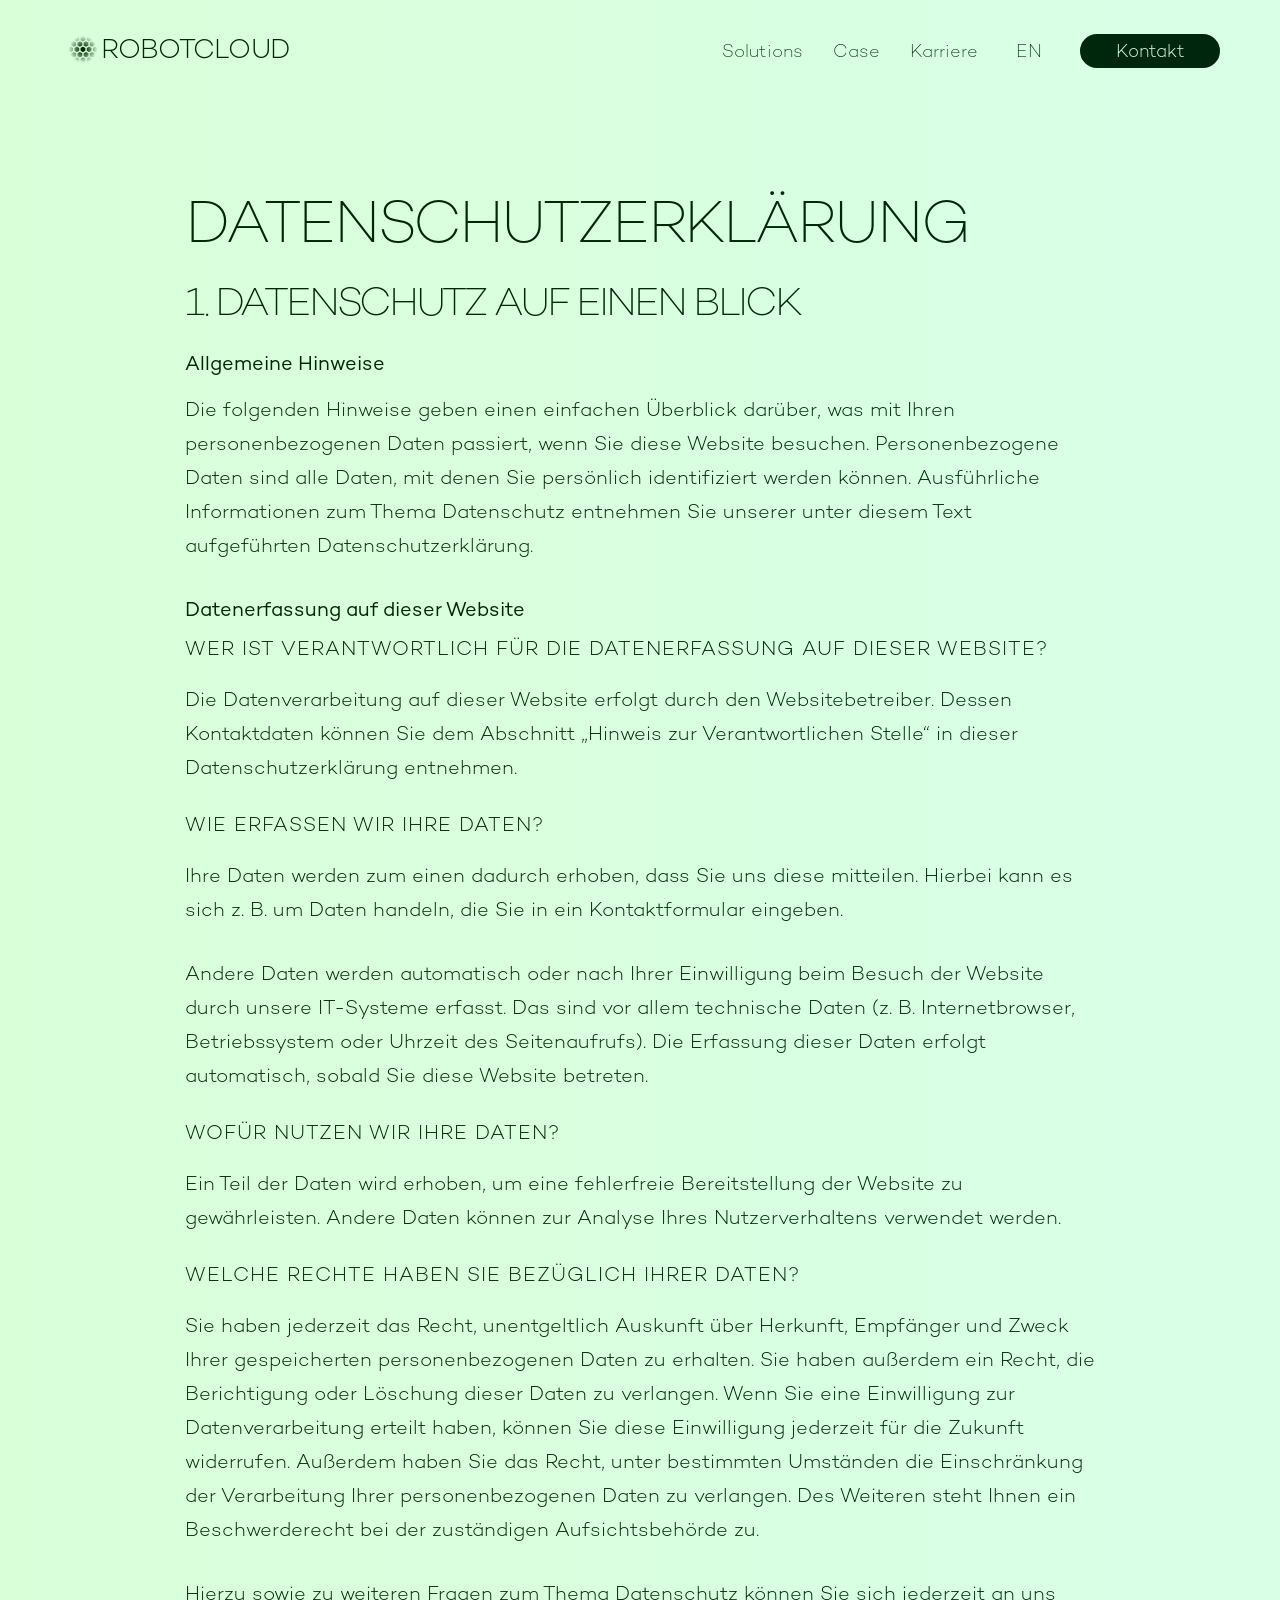
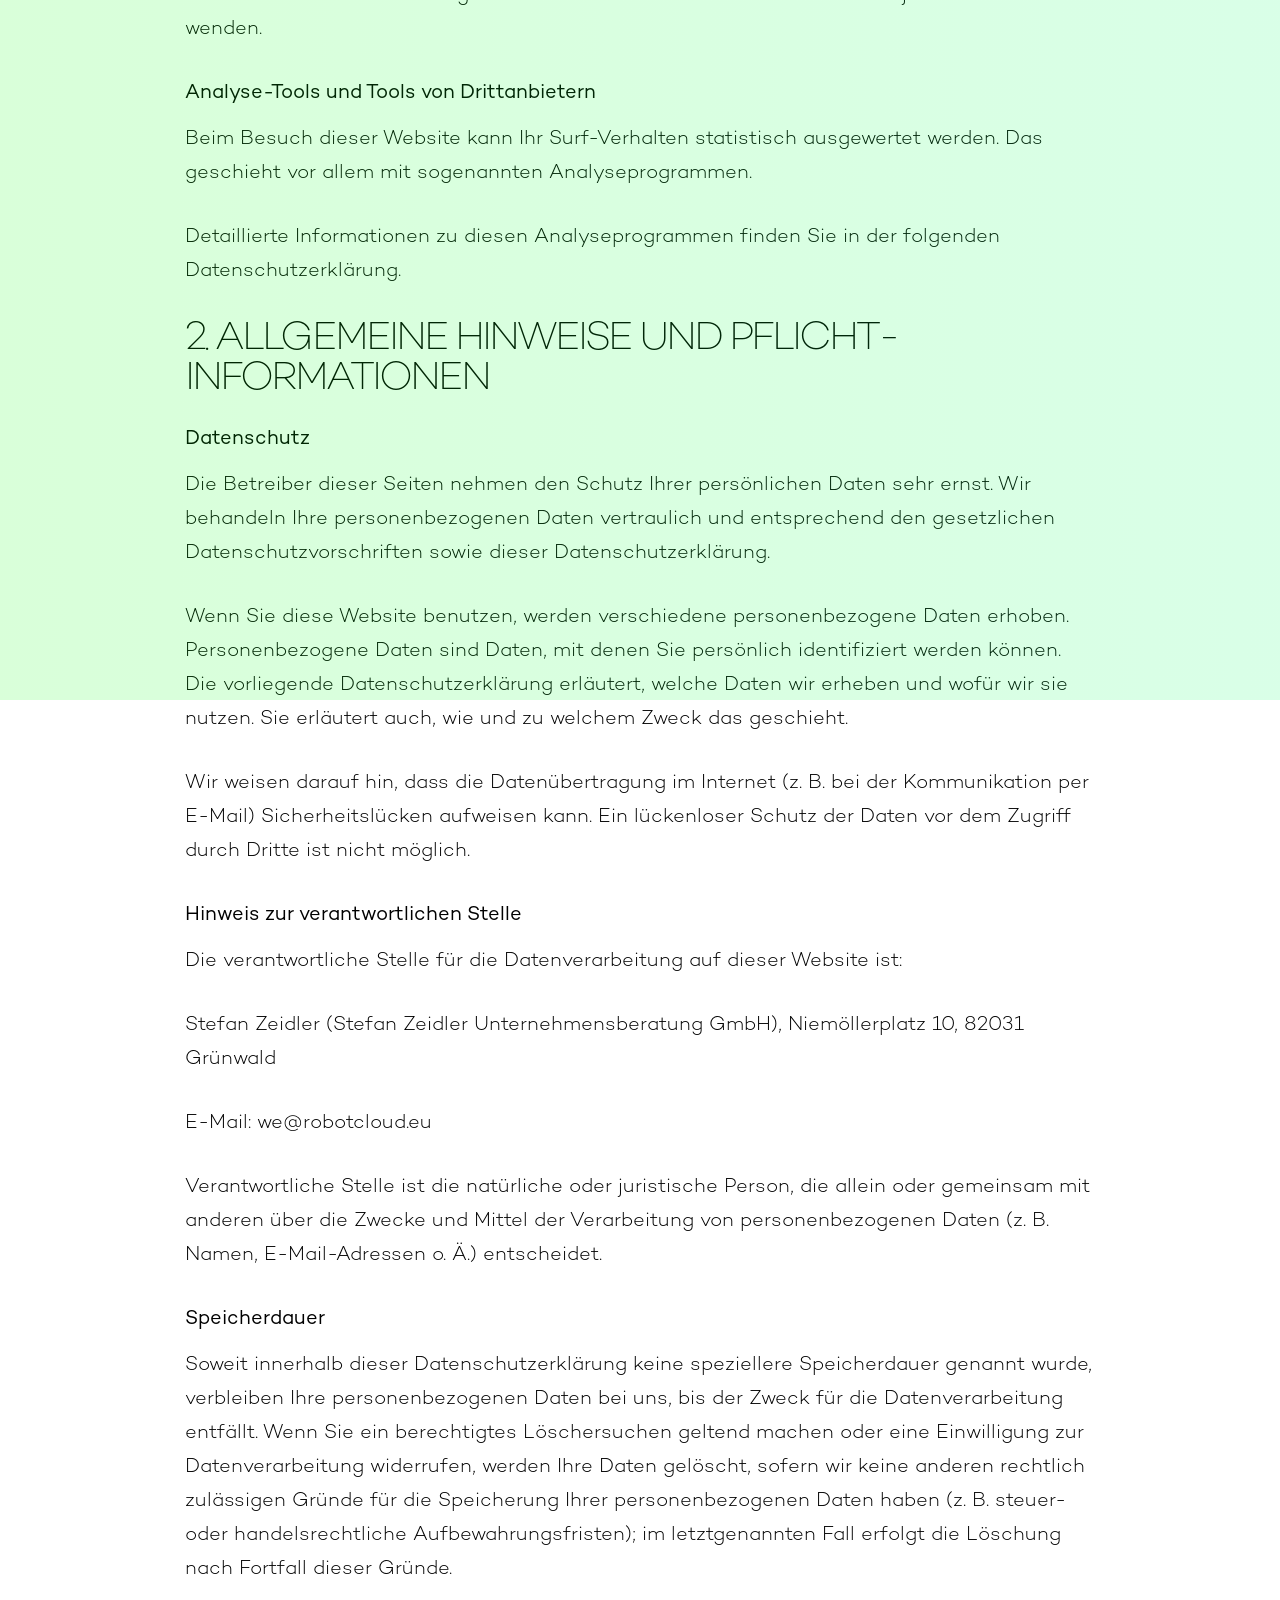
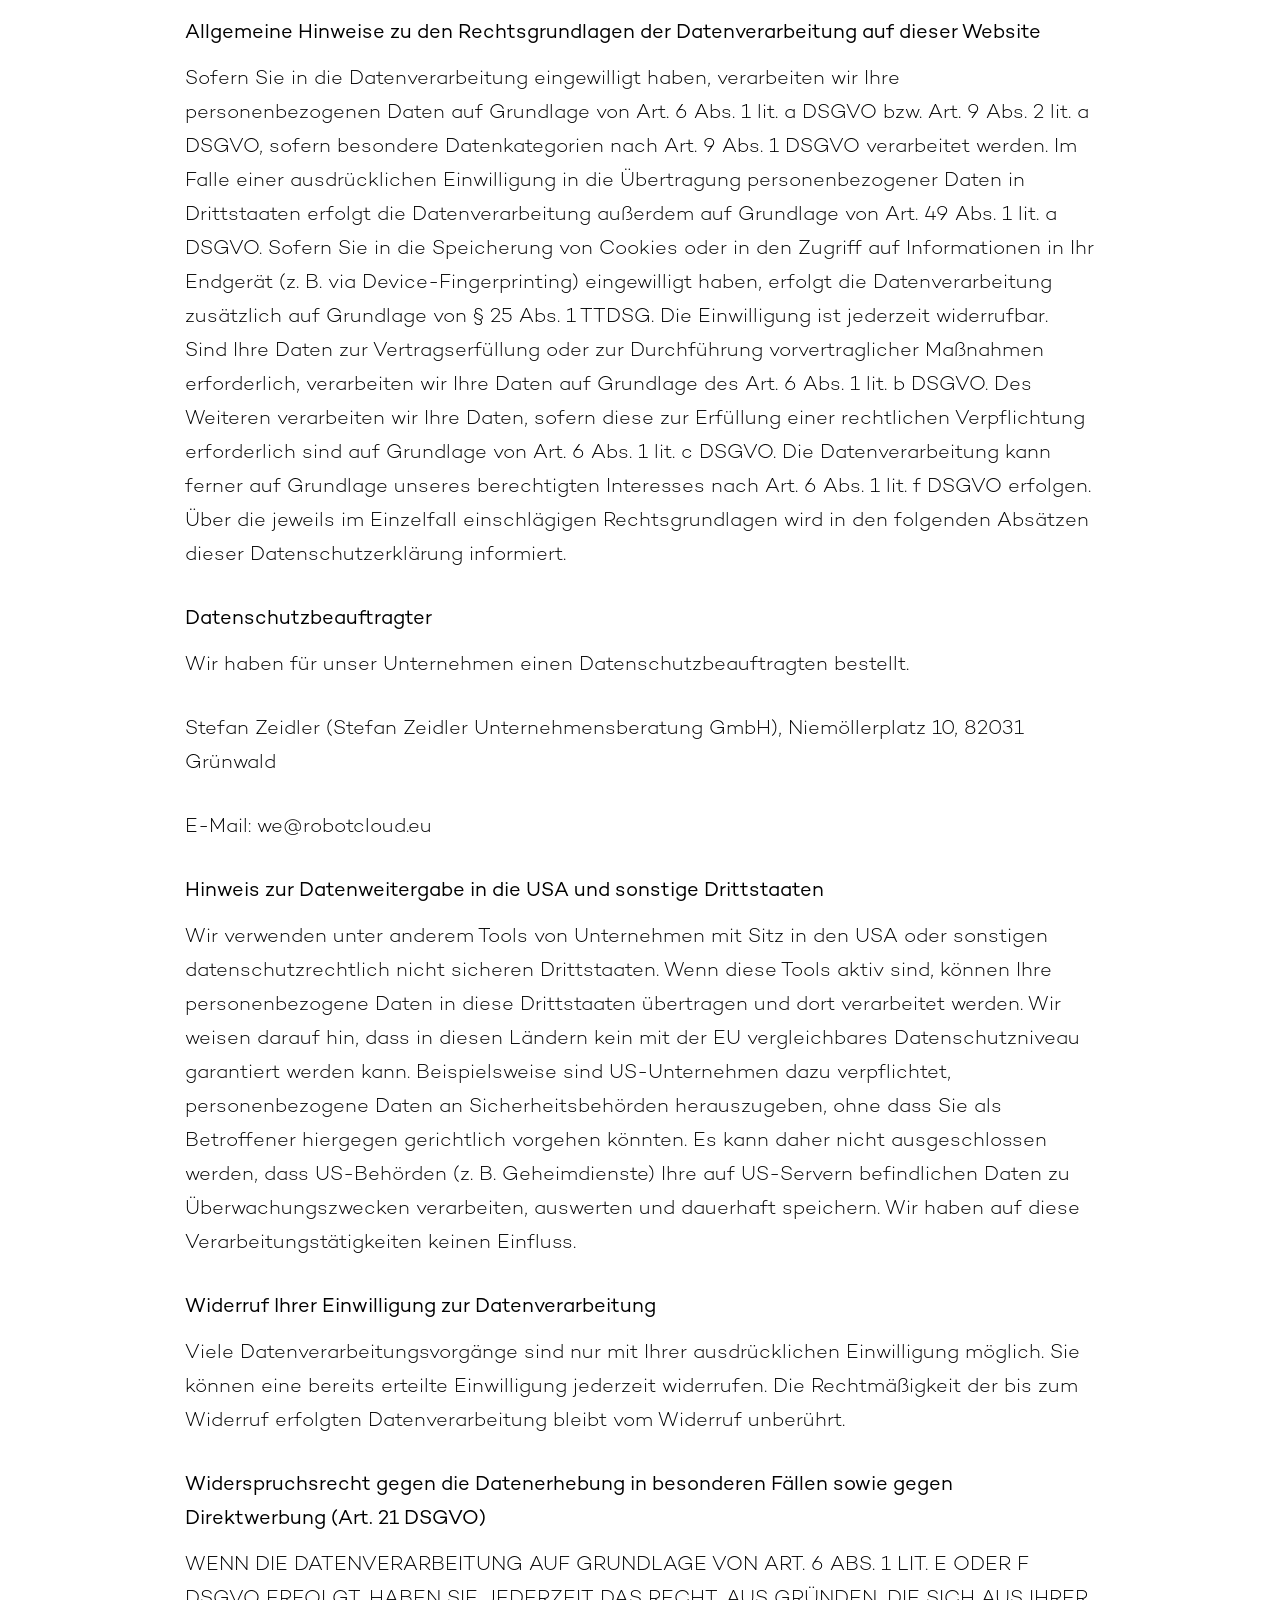
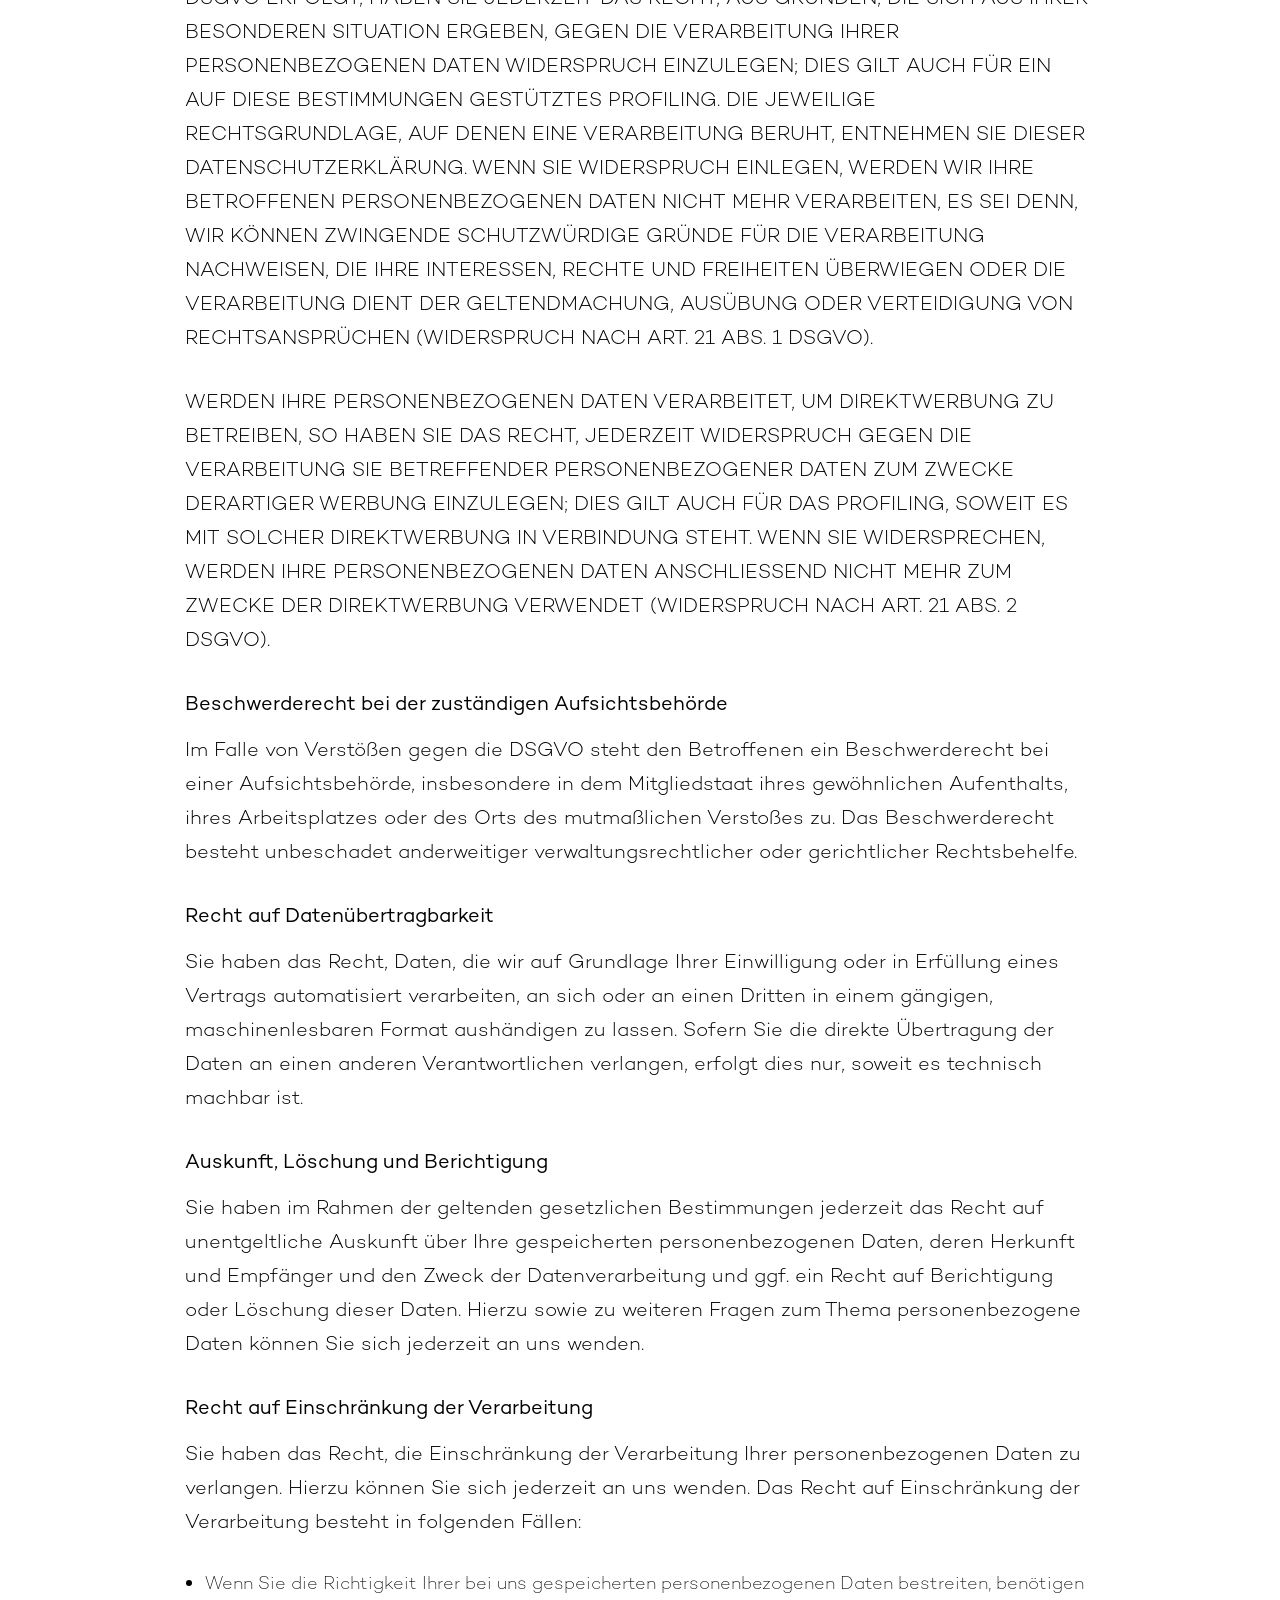
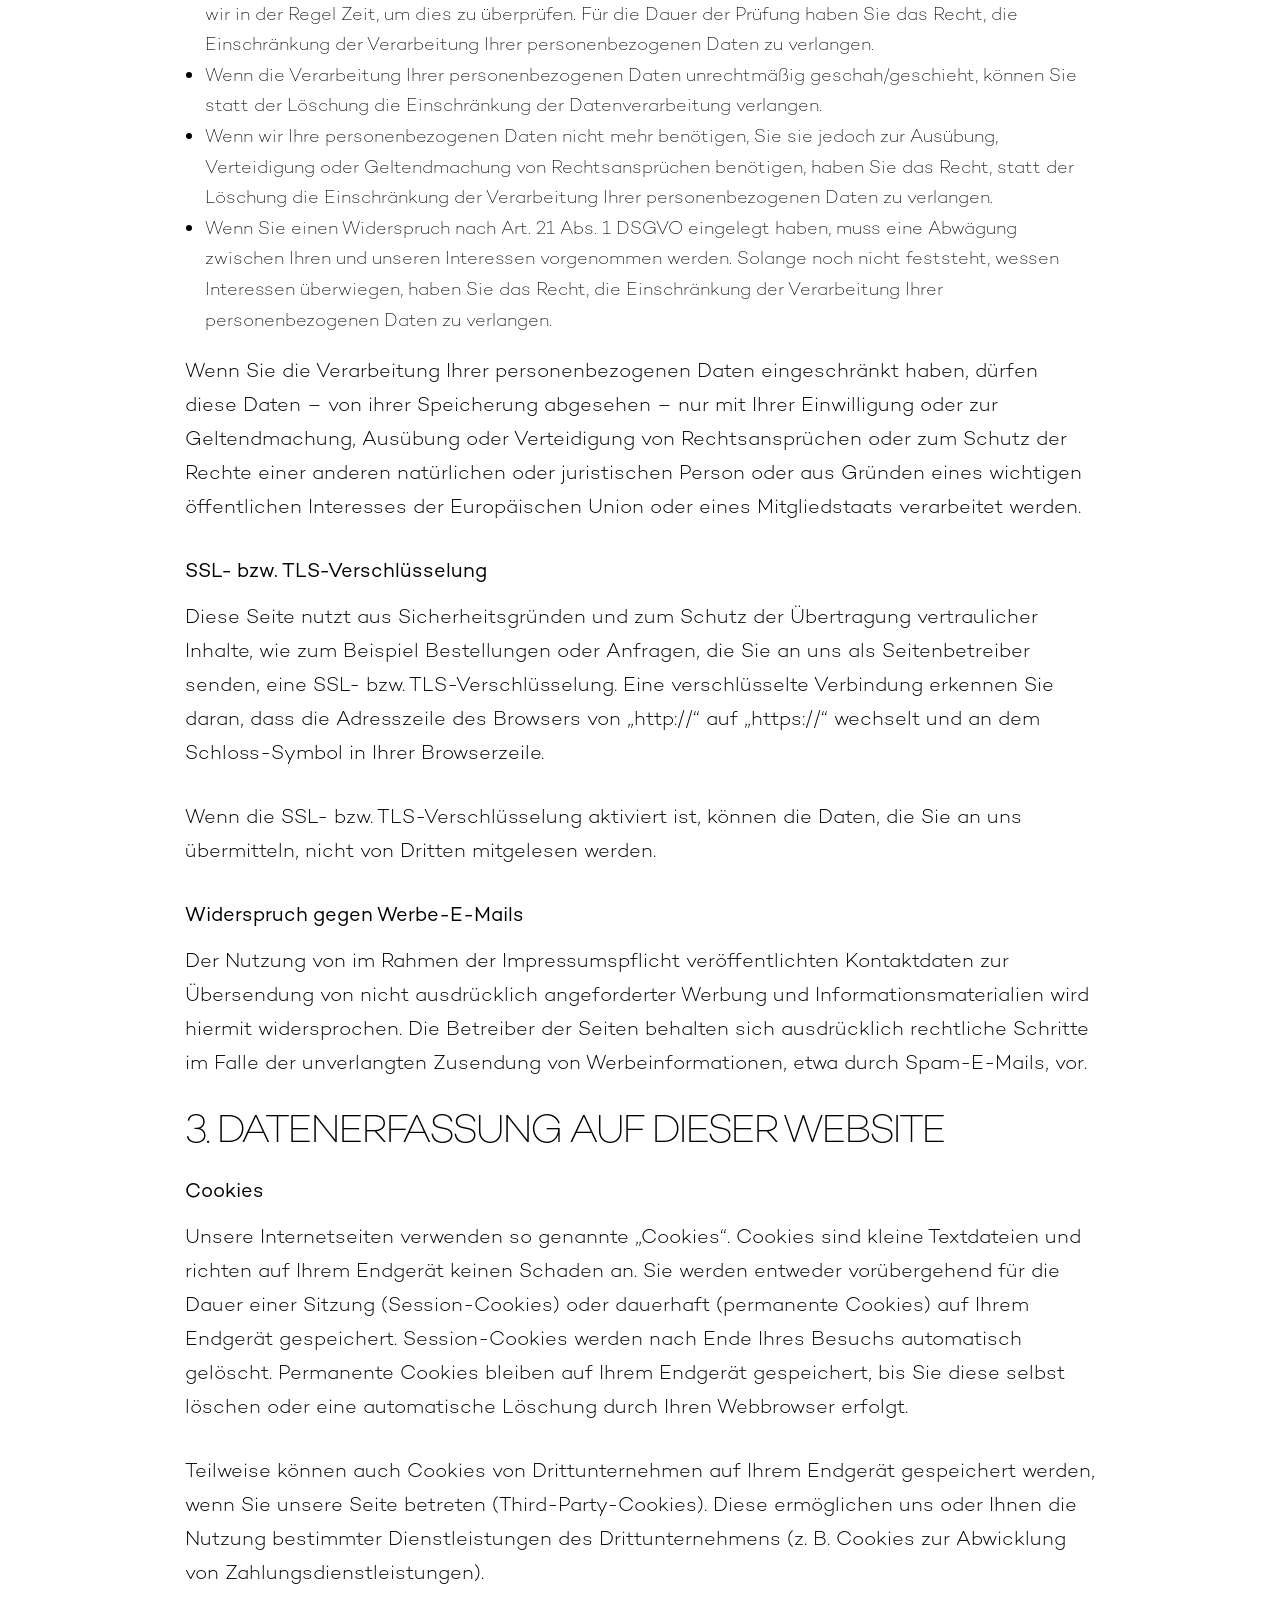
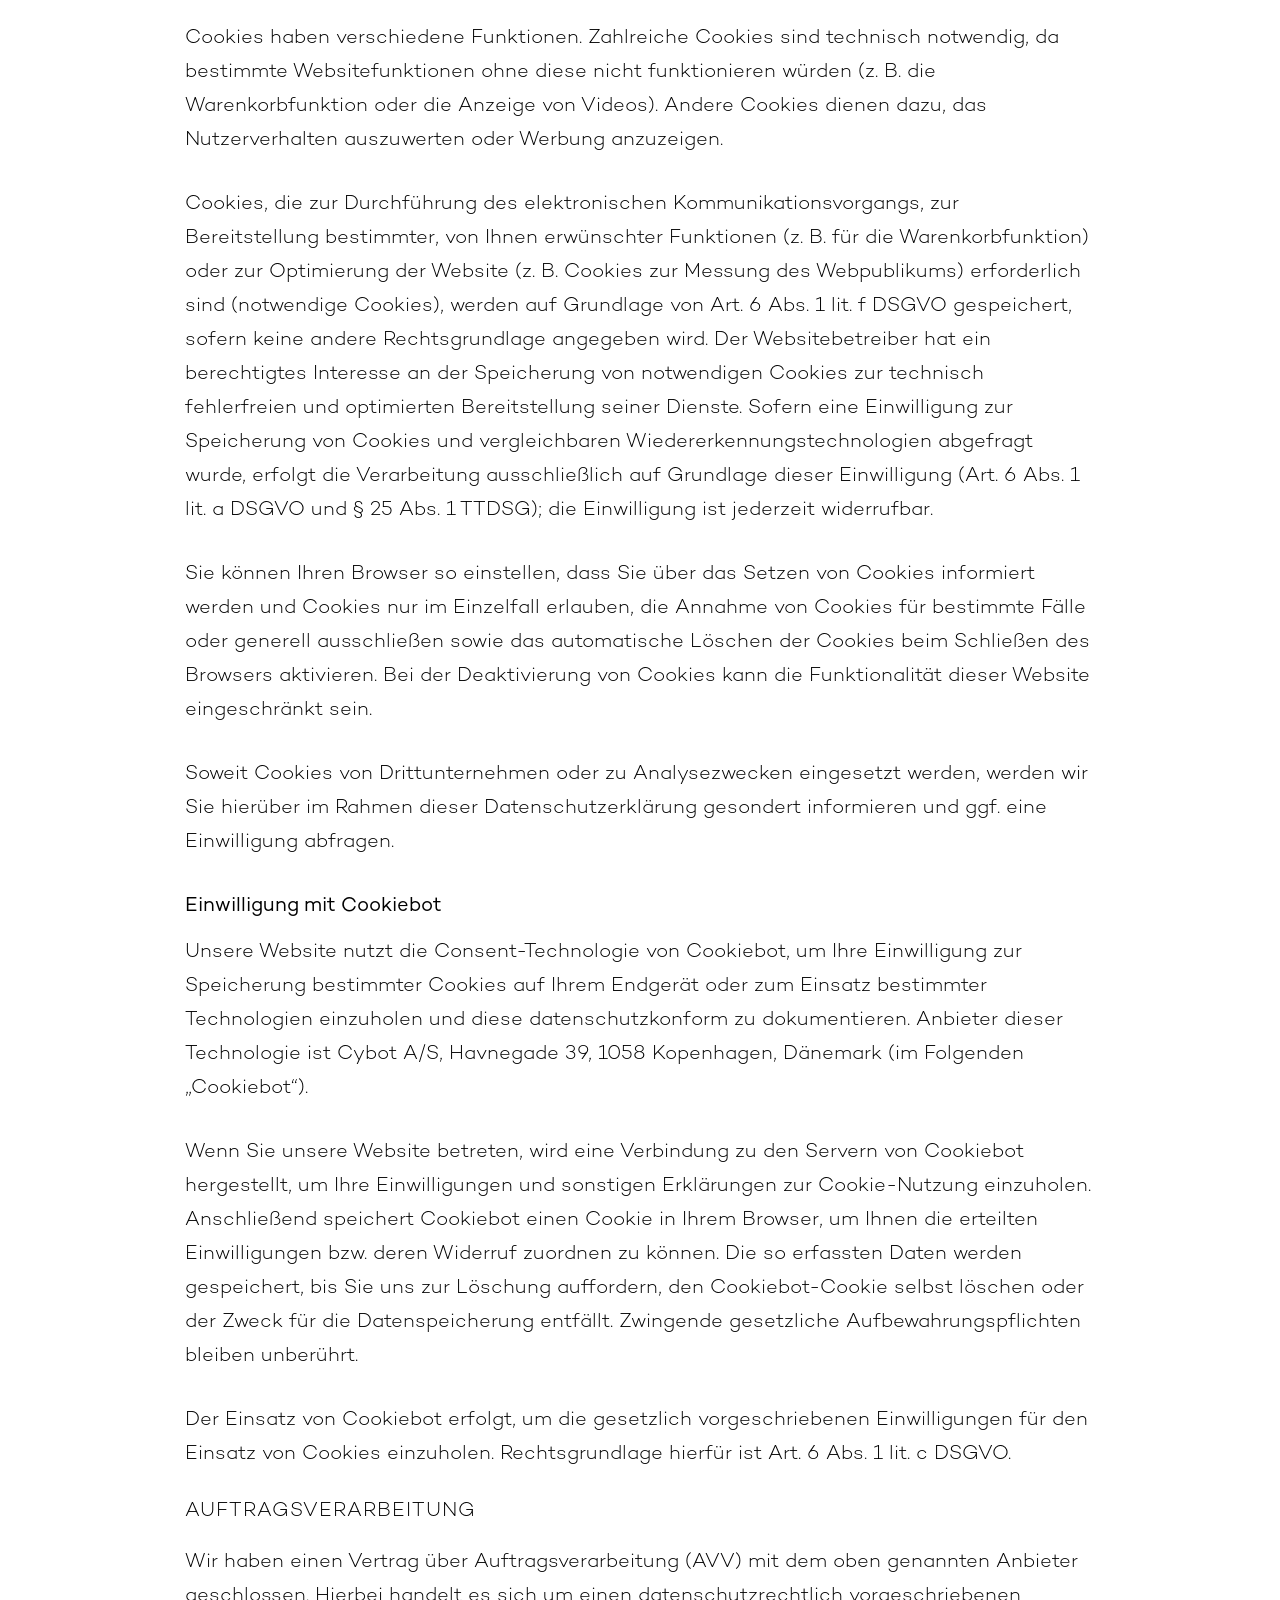
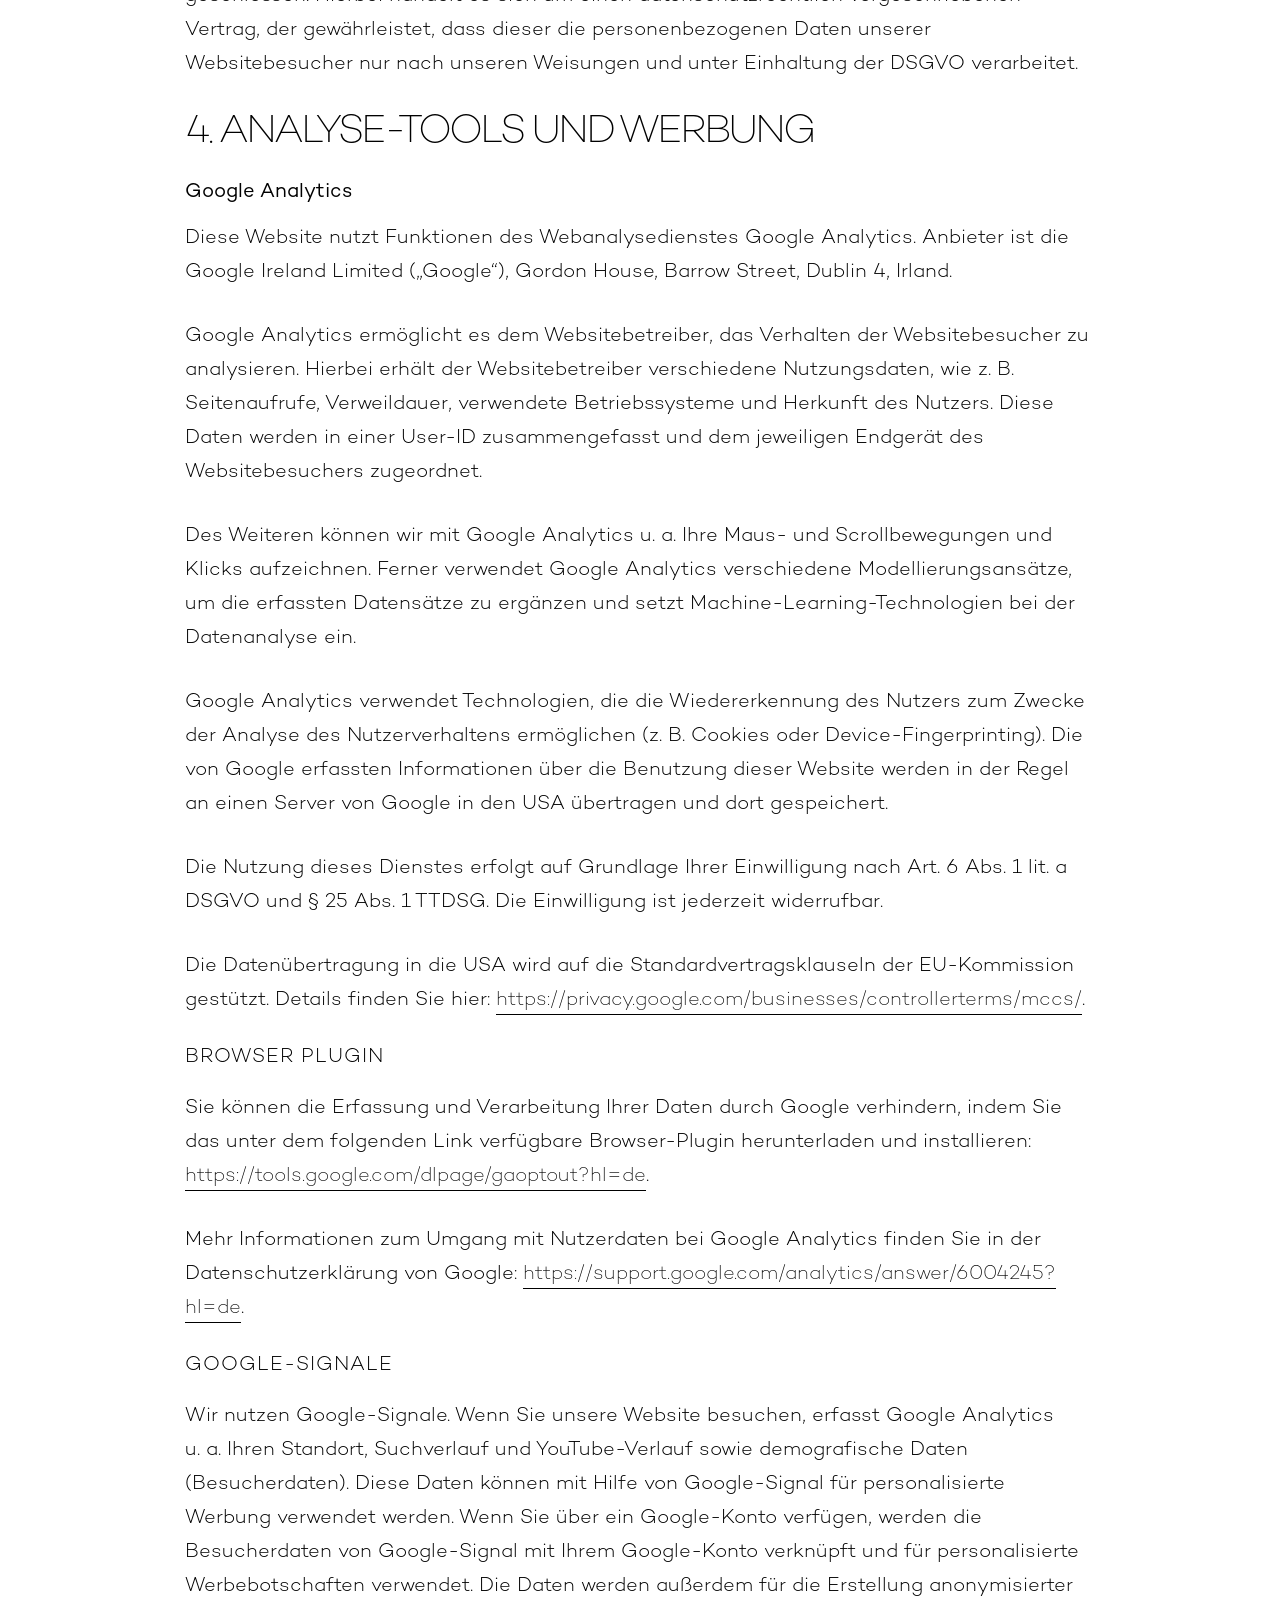
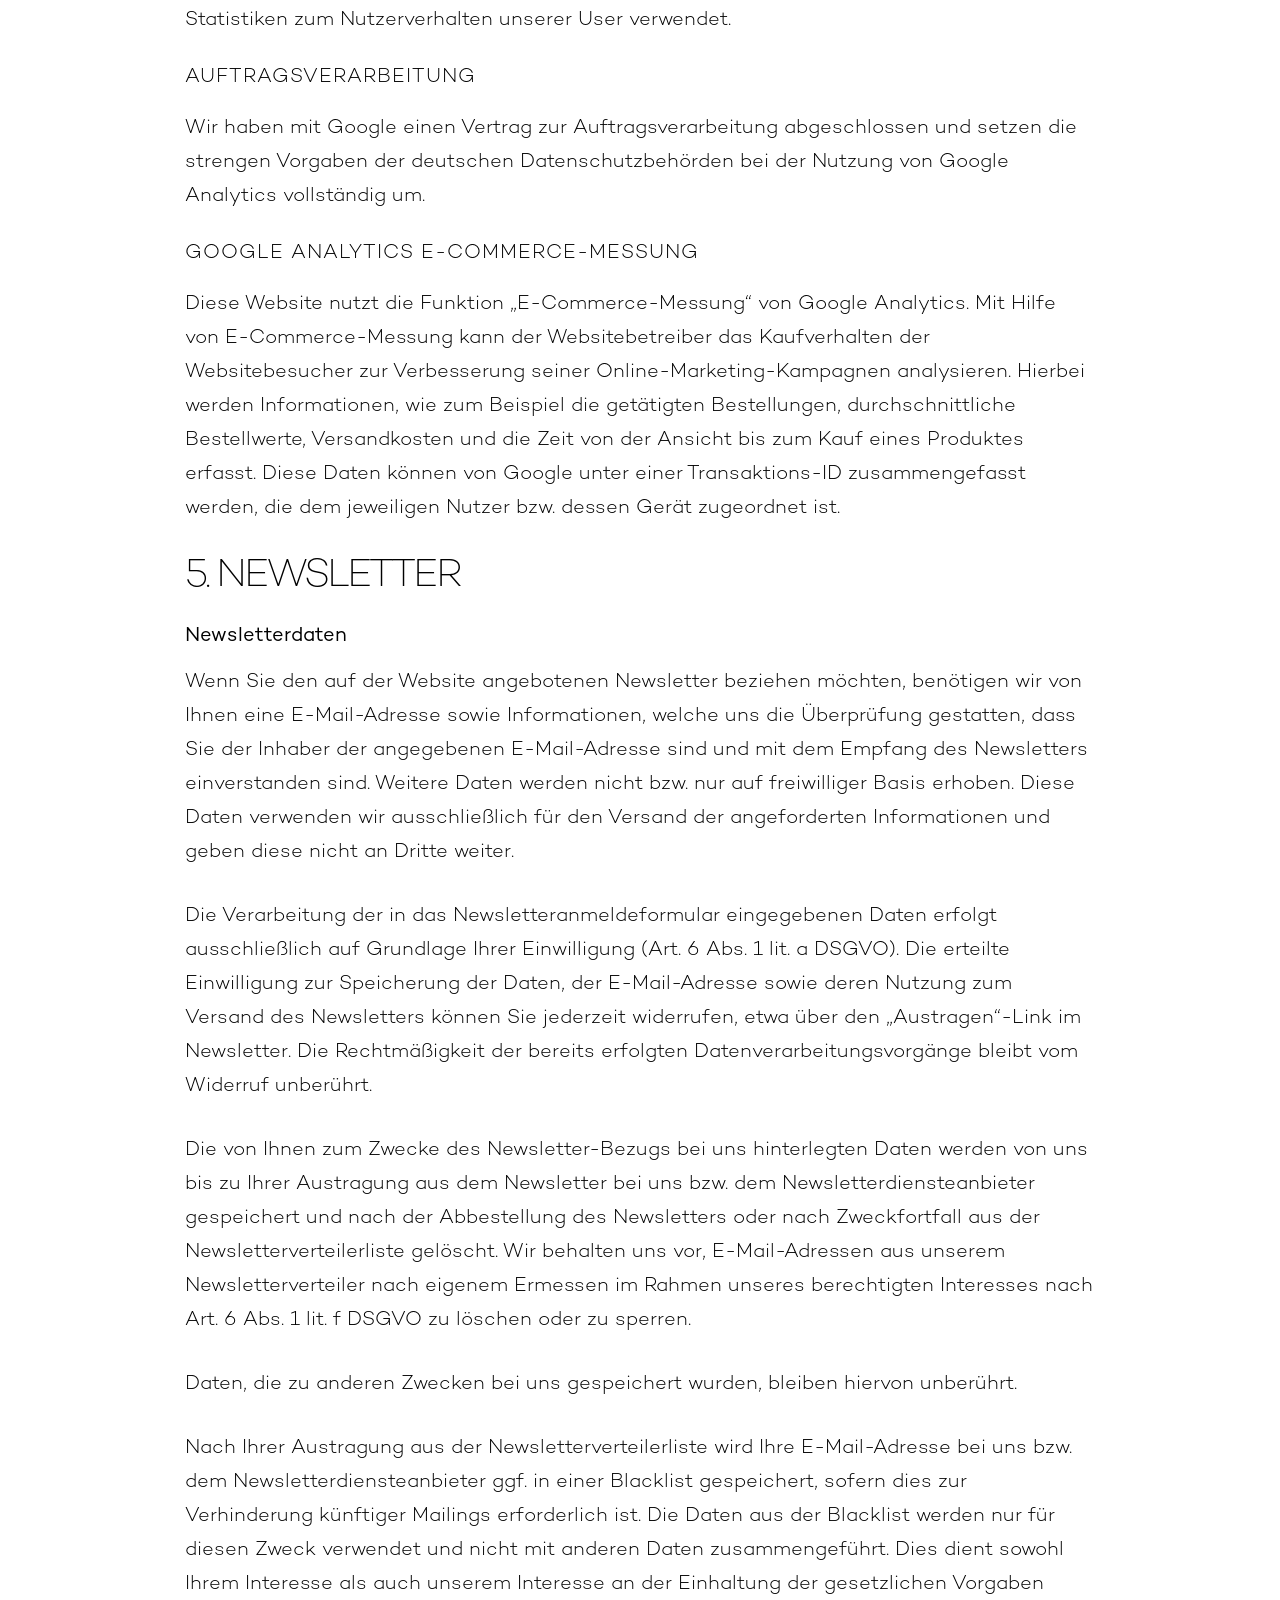
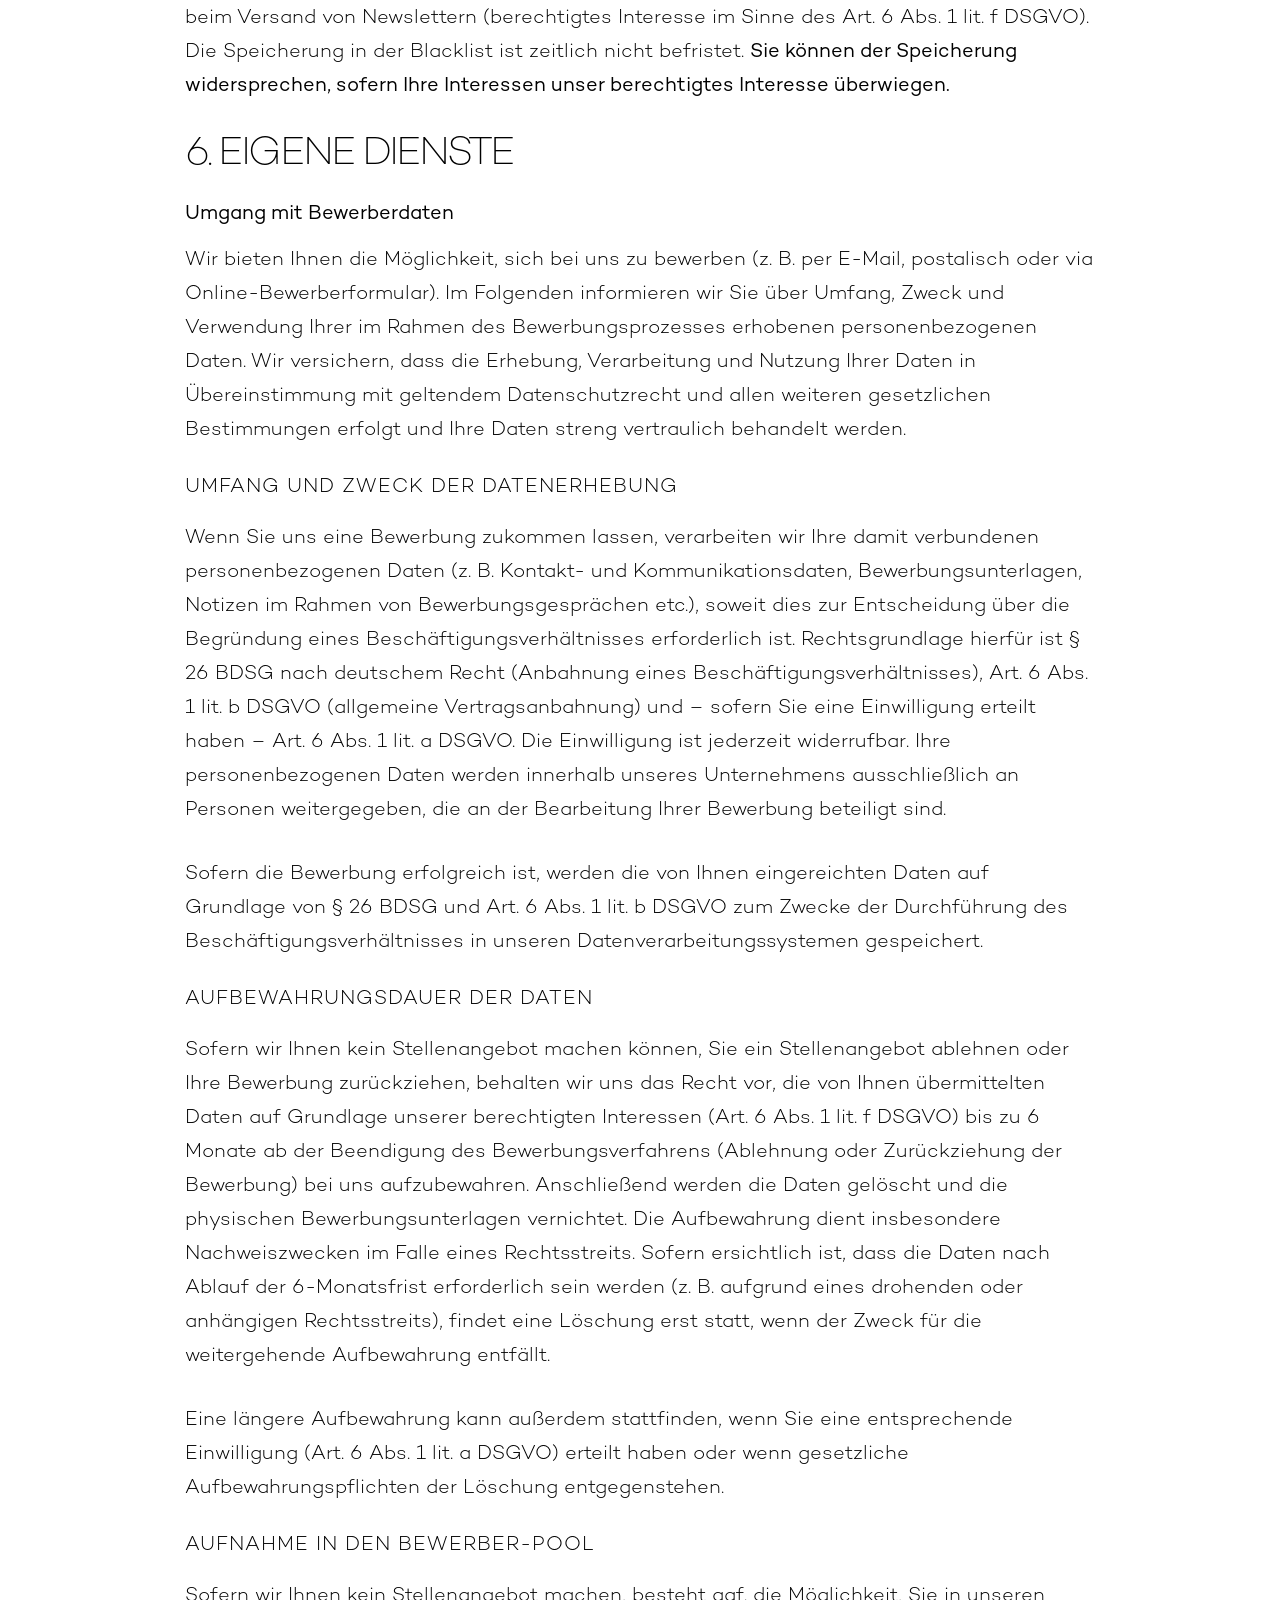
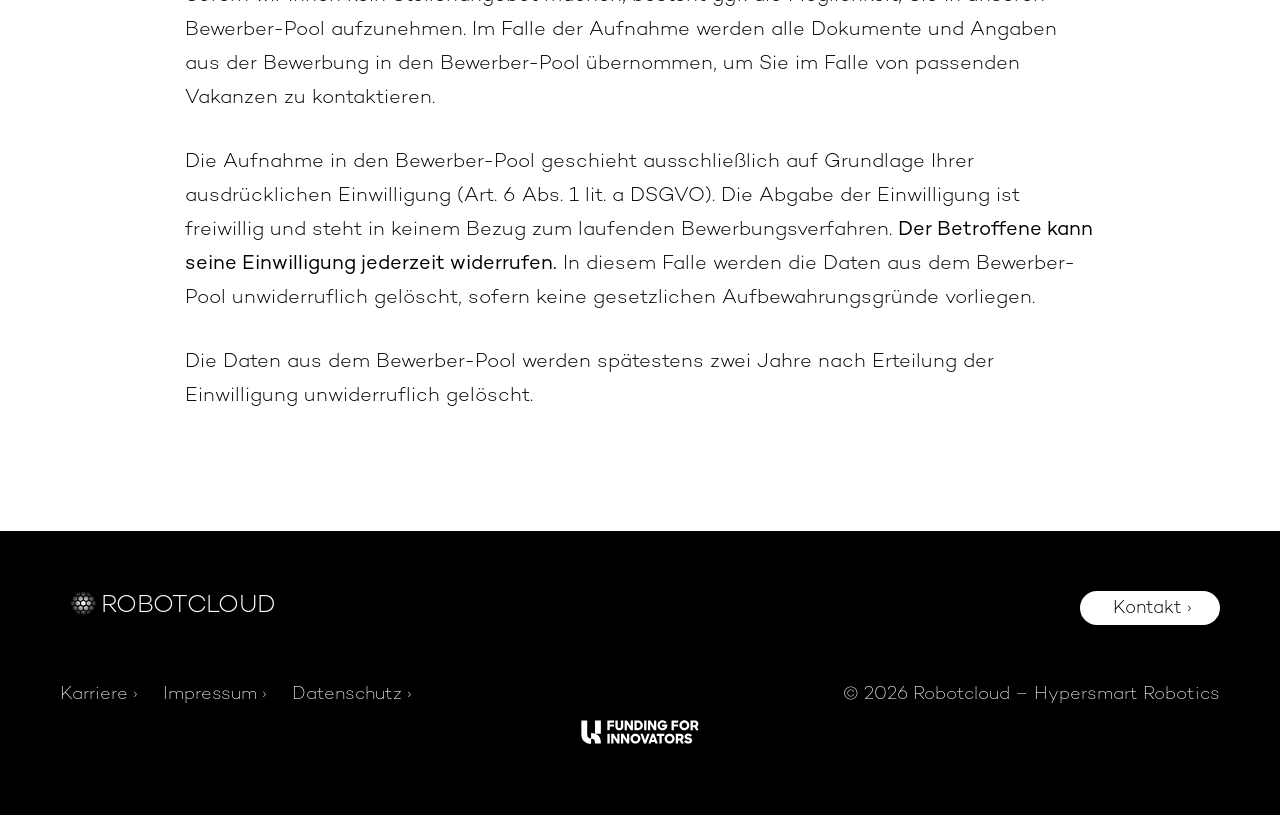
==== commit b5f5a423: "Update legal entity: Robotcloud GmbH -> Stefan Zeidler Unternehmensberatung GmbH (SZUB) Gesellschaft" ====
--- a/datenschutz/index.html
+++ b/datenschutz/index.html
@@ -152,7 +152,7 @@
 <p>Wir weisen darauf hin, dass die Daten&uuml;bertragung im Internet (z.&nbsp;B. bei der Kommunikation per E-Mail) Sicherheitsl&uuml;cken aufweisen kann. Ein l&uuml;ckenloser Schutz der Daten vor dem Zugriff durch Dritte ist nicht m&ouml;glich.</p>
 <h3>Hinweis zur verantwortlichen Stelle</h3>
 <p>Die verantwortliche Stelle f&uuml;r die Datenverarbeitung auf dieser Website ist:</p>
-<p>Stefan Zeidler, Westendstr. 123, D-80339 München<br />Postanschrift: Niemöllerplatz 10, 82031 Grünwald</p>
+<p>Stefan Zeidler (Stefan Zeidler Unternehmensberatung GmbH), Niemöllerplatz 10, 82031 Grünwald</p>
 <p>
 E-Mail: we@robotcloud.eu</p>
 <p>Verantwortliche Stelle ist die nat&uuml;rliche oder juristische Person, die allein oder gemeinsam mit anderen &uuml;ber die Zwecke und Mittel der Verarbeitung von personenbezogenen Daten (z.&nbsp;B. Namen, E-Mail-Adressen o. &Auml;.) entscheidet.</p>
@@ -162,7 +162,7 @@
 <p>Sofern Sie in die Datenverarbeitung eingewilligt haben, verarbeiten wir Ihre personenbezogenen Daten auf Grundlage von Art. 6 Abs. 1 lit. a DSGVO bzw. Art. 9 Abs. 2 lit. a DSGVO, sofern besondere Datenkategorien nach Art. 9 Abs. 1 DSGVO verarbeitet werden. Im Falle einer ausdr&uuml;cklichen Einwilligung in die &Uuml;bertragung personenbezogener Daten in Drittstaaten erfolgt die Datenverarbeitung au&szlig;erdem auf Grundlage von Art. 49 Abs. 1 lit. a DSGVO. Sofern Sie in die Speicherung von Cookies oder in den Zugriff auf Informationen in Ihr Endger&auml;t (z.&nbsp;B. via Device-Fingerprinting) eingewilligt haben, erfolgt die Datenverarbeitung zus&auml;tzlich auf Grundlage von &sect; 25 Abs. 1 TTDSG. Die Einwilligung ist jederzeit widerrufbar. Sind Ihre Daten zur Vertragserf&uuml;llung oder zur Durchf&uuml;hrung vorvertraglicher Ma&szlig;nahmen erforderlich, verarbeiten wir Ihre Daten auf Grundlage des Art. 6 Abs. 1 lit. b DSGVO. Des Weiteren verarbeiten wir Ihre Daten, sofern diese zur Erf&uuml;llung einer rechtlichen Verpflichtung erforderlich sind auf Grundlage von Art. 6 Abs. 1 lit. c DSGVO. Die Datenverarbeitung kann ferner auf Grundlage unseres berechtigten Interesses nach Art. 6 Abs. 1 lit. f DSGVO erfolgen. &Uuml;ber die jeweils im Einzelfall einschl&auml;gigen Rechtsgrundlagen wird in den folgenden Abs&auml;tzen dieser Datenschutzerkl&auml;rung informiert.</p>
 <h3>Datenschutz&shy;beauftragter</h3>
 <p>Wir haben f&uuml;r unser Unternehmen einen Datenschutzbeauftragten bestellt.</p>
-<p>Stefan Zeidler, Westendstr. 123, D-80339 München<br />Postanschrift: Niemöllerplatz 10, 82031 Grünwald</p>
+<p>Stefan Zeidler (Stefan Zeidler Unternehmensberatung GmbH), Niemöllerplatz 10, 82031 Grünwald</p>
 <p>
 E-Mail: we@robotcloud.eu</p>
 <h3>Hinweis zur Datenweitergabe in die USA und sonstige Drittstaaten</h3>
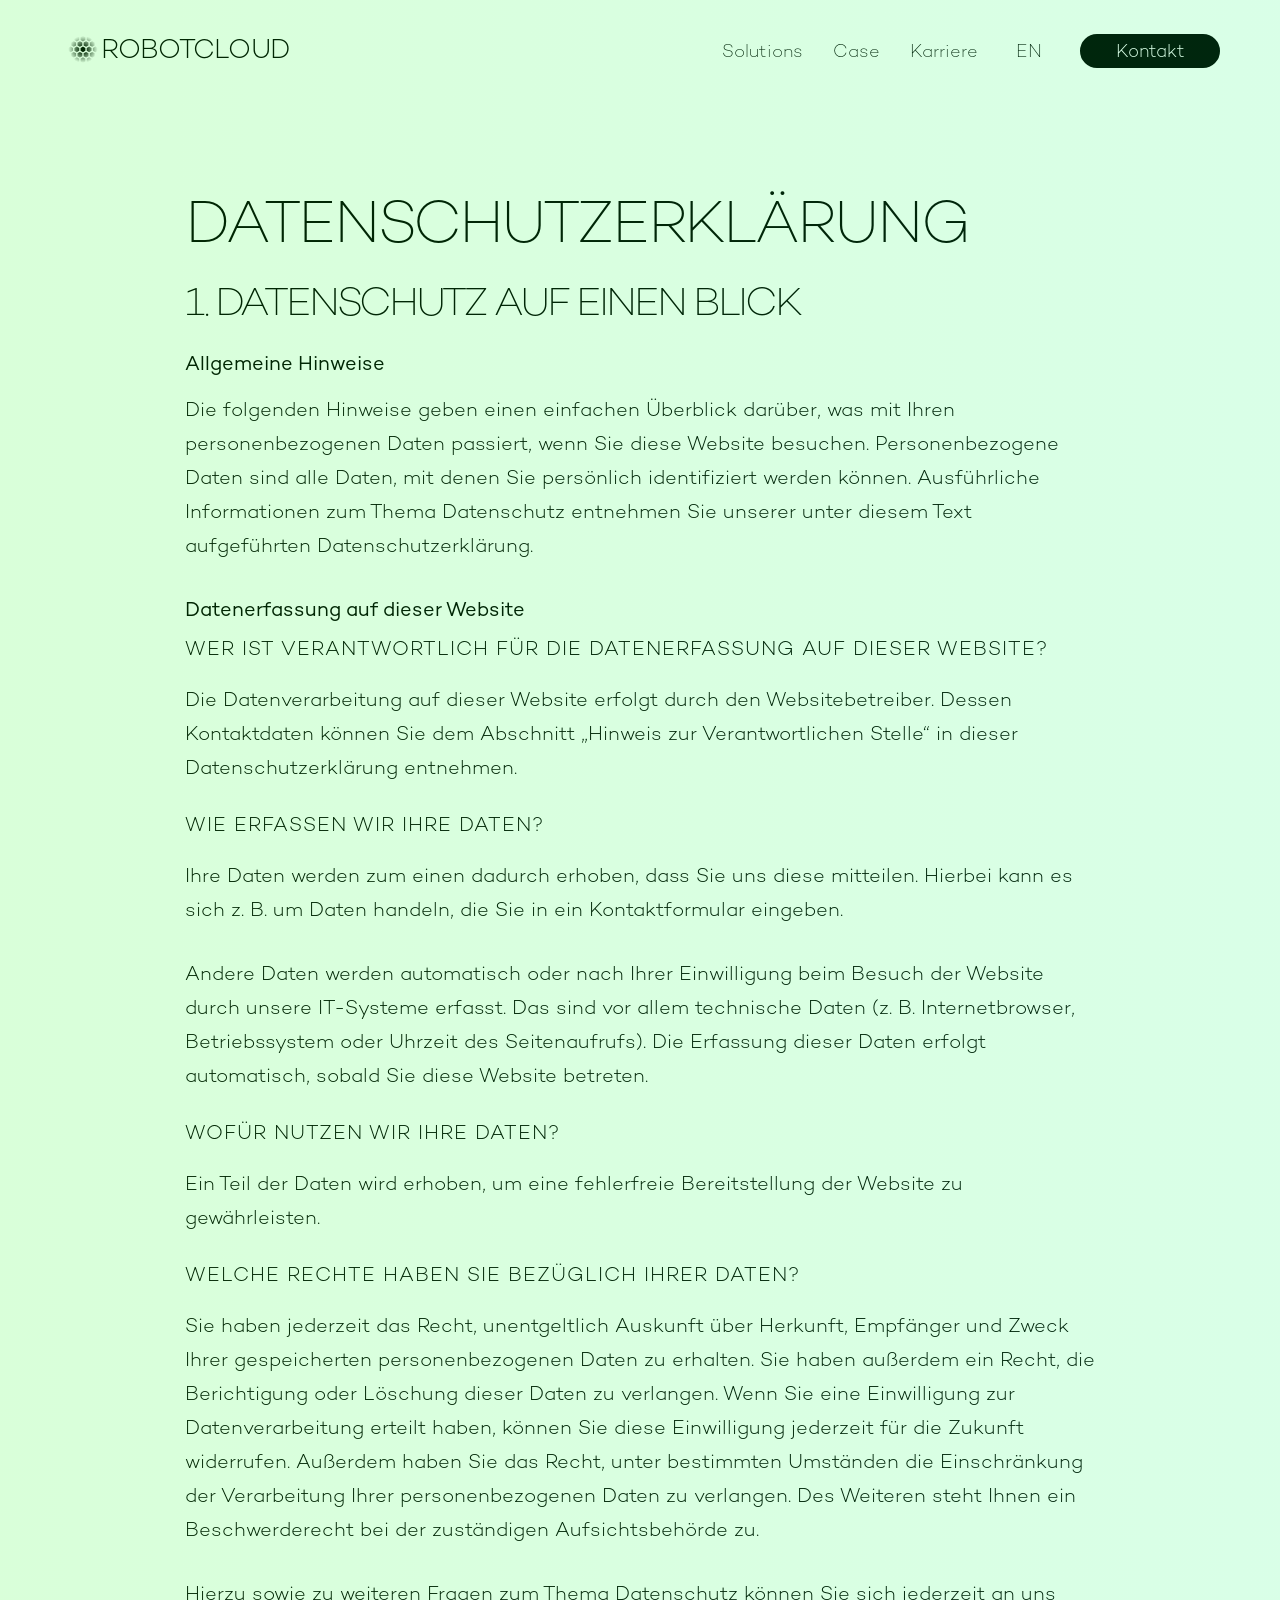
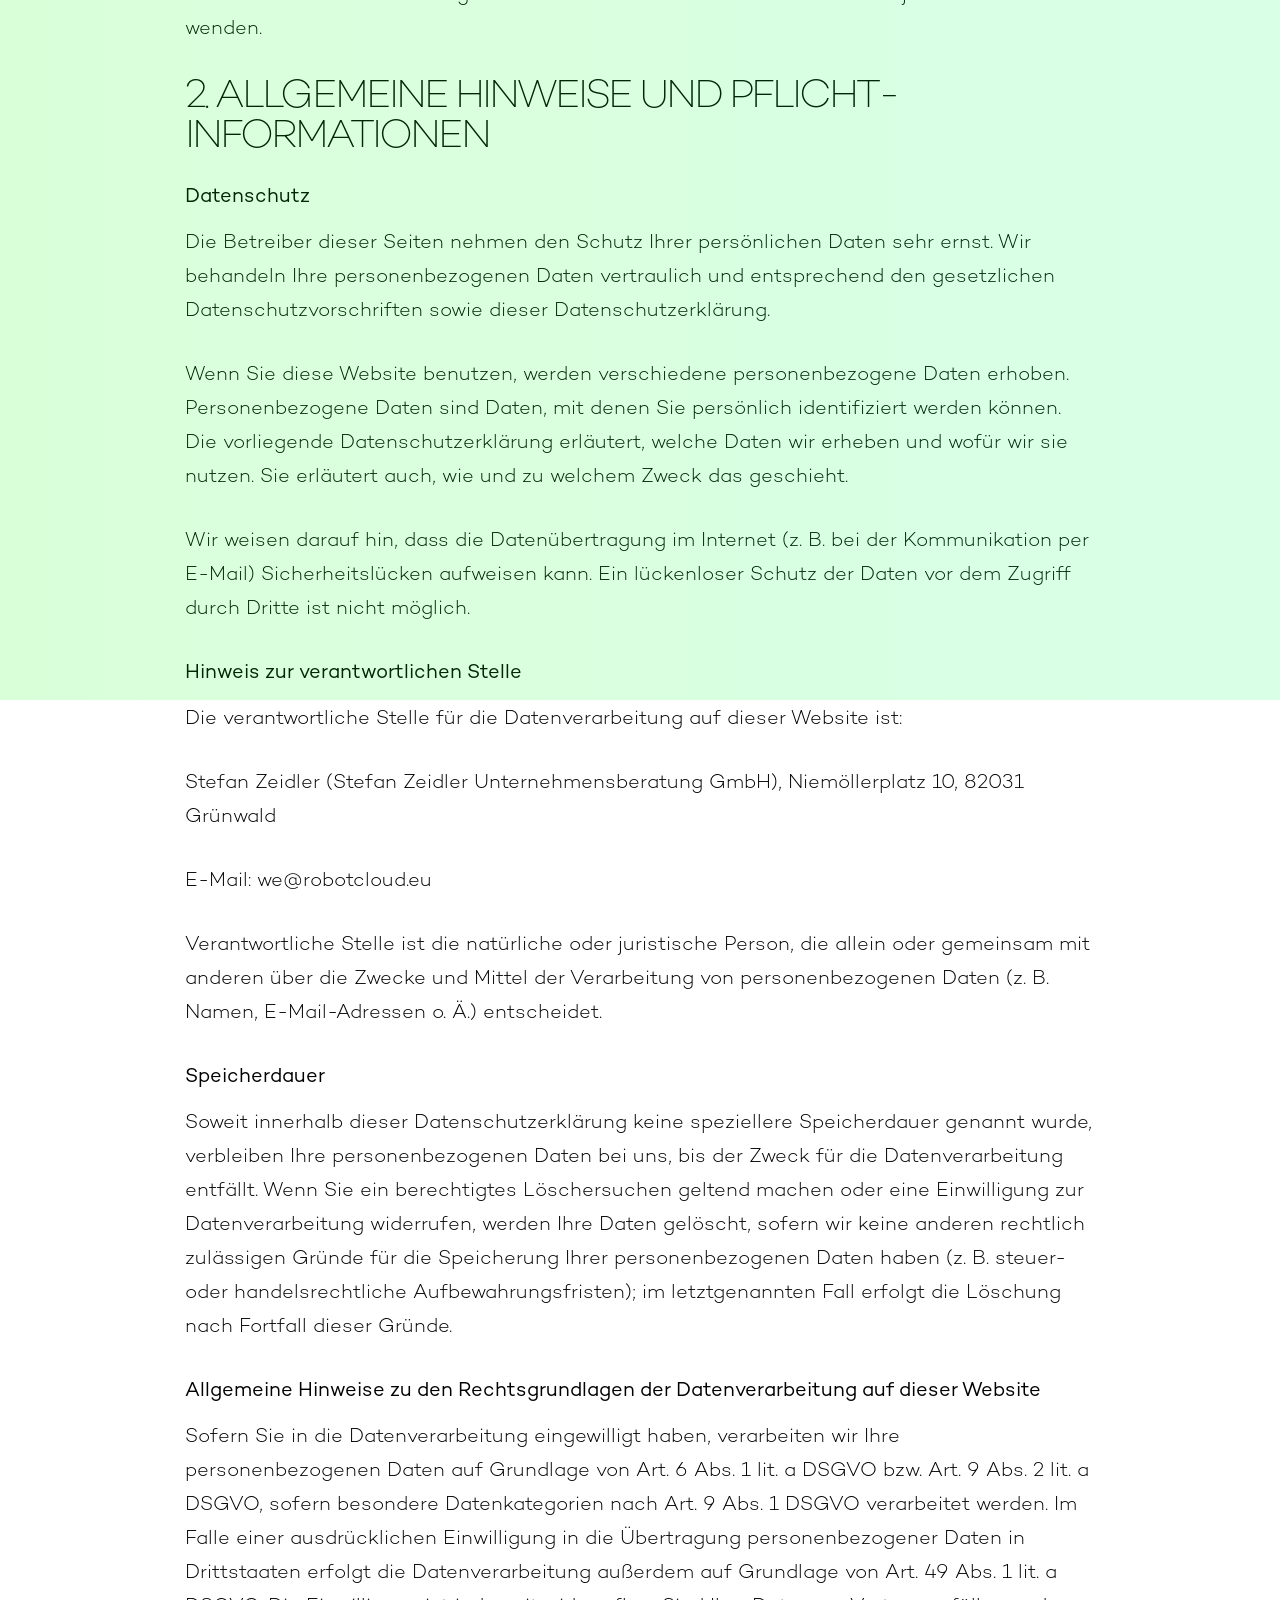
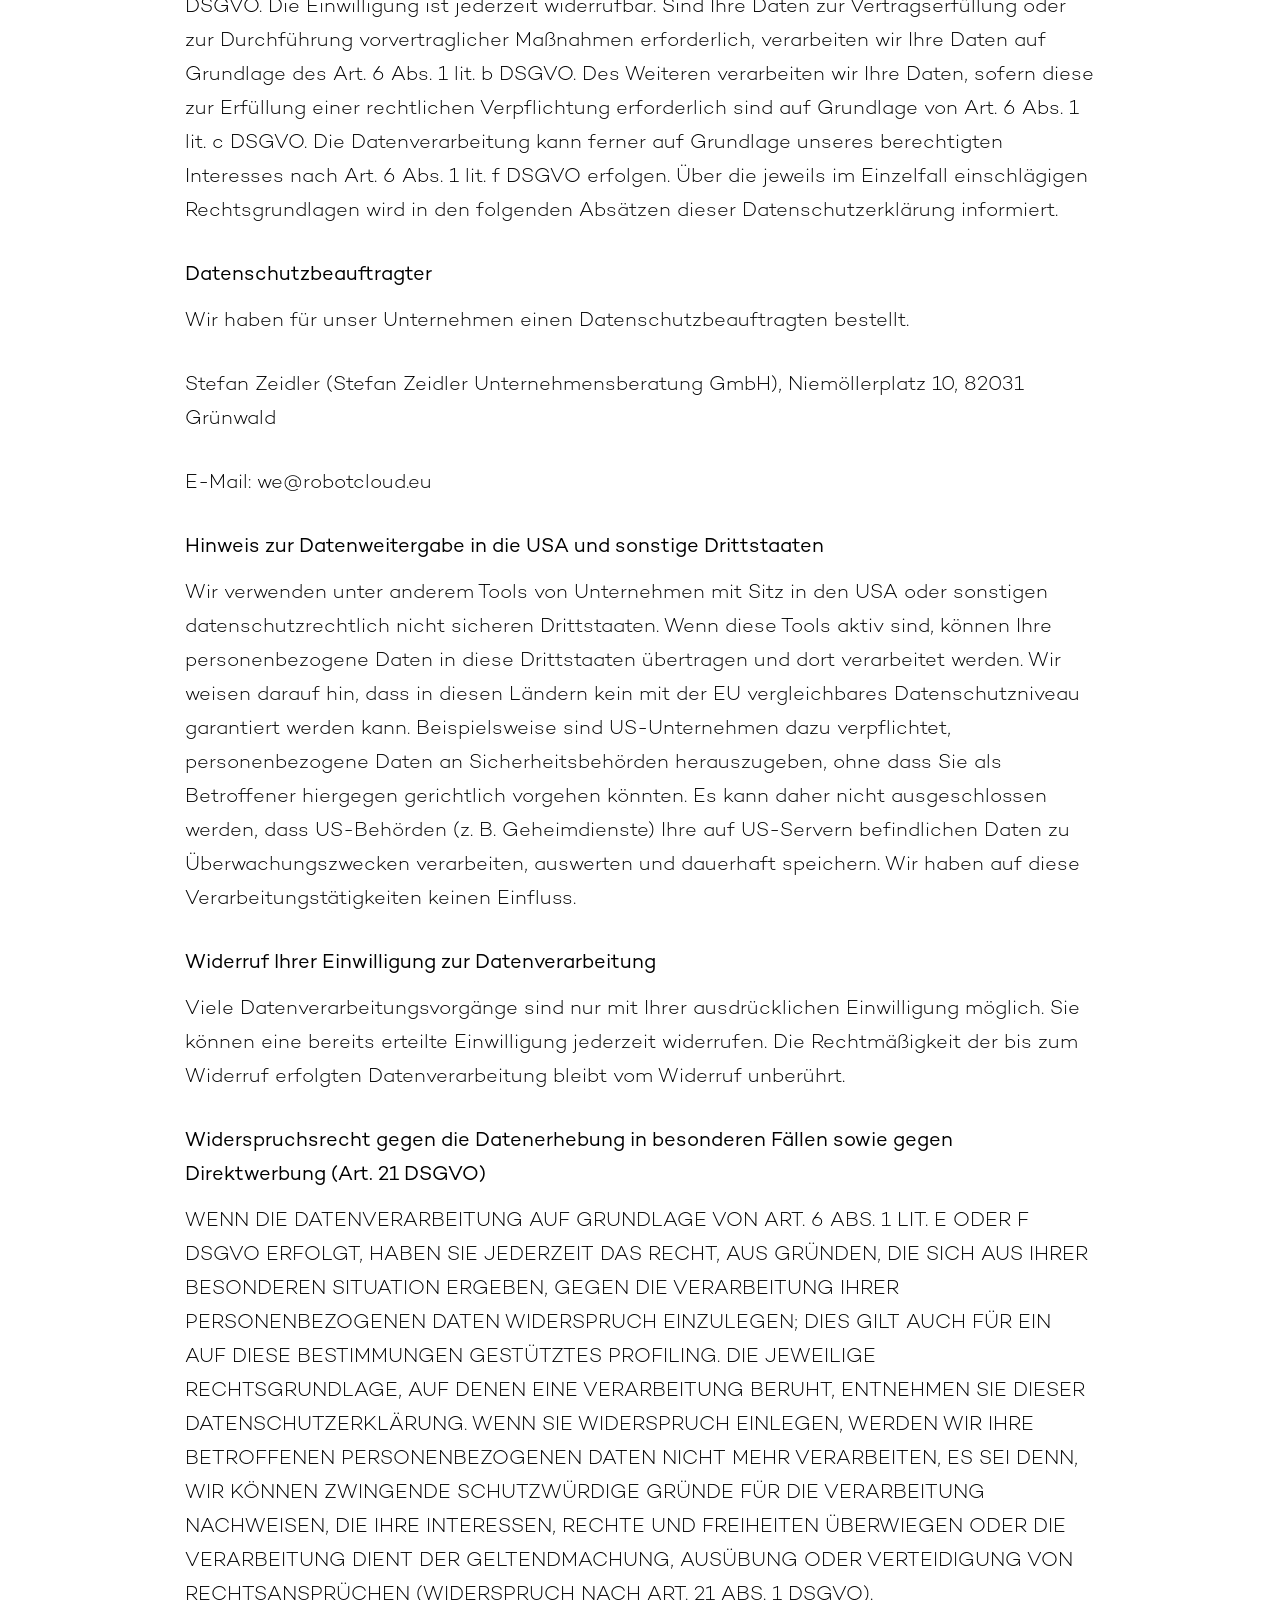
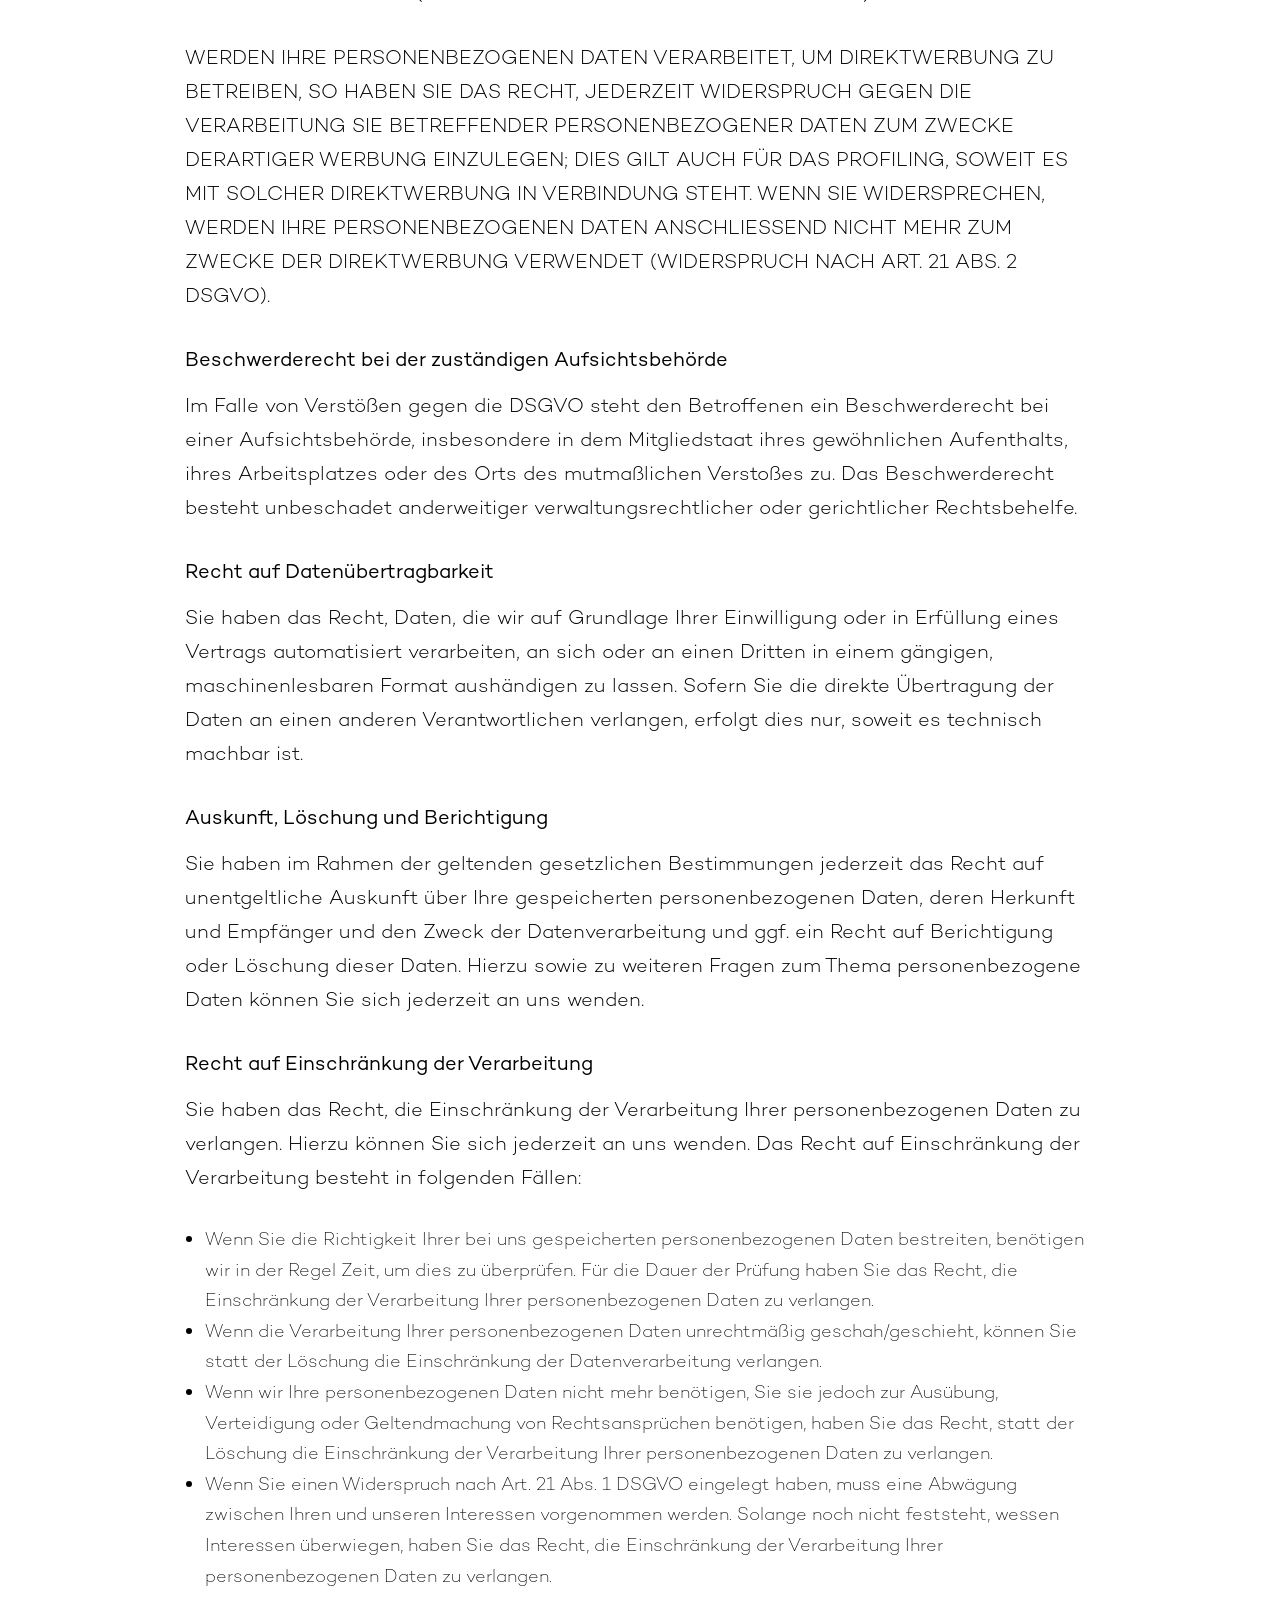
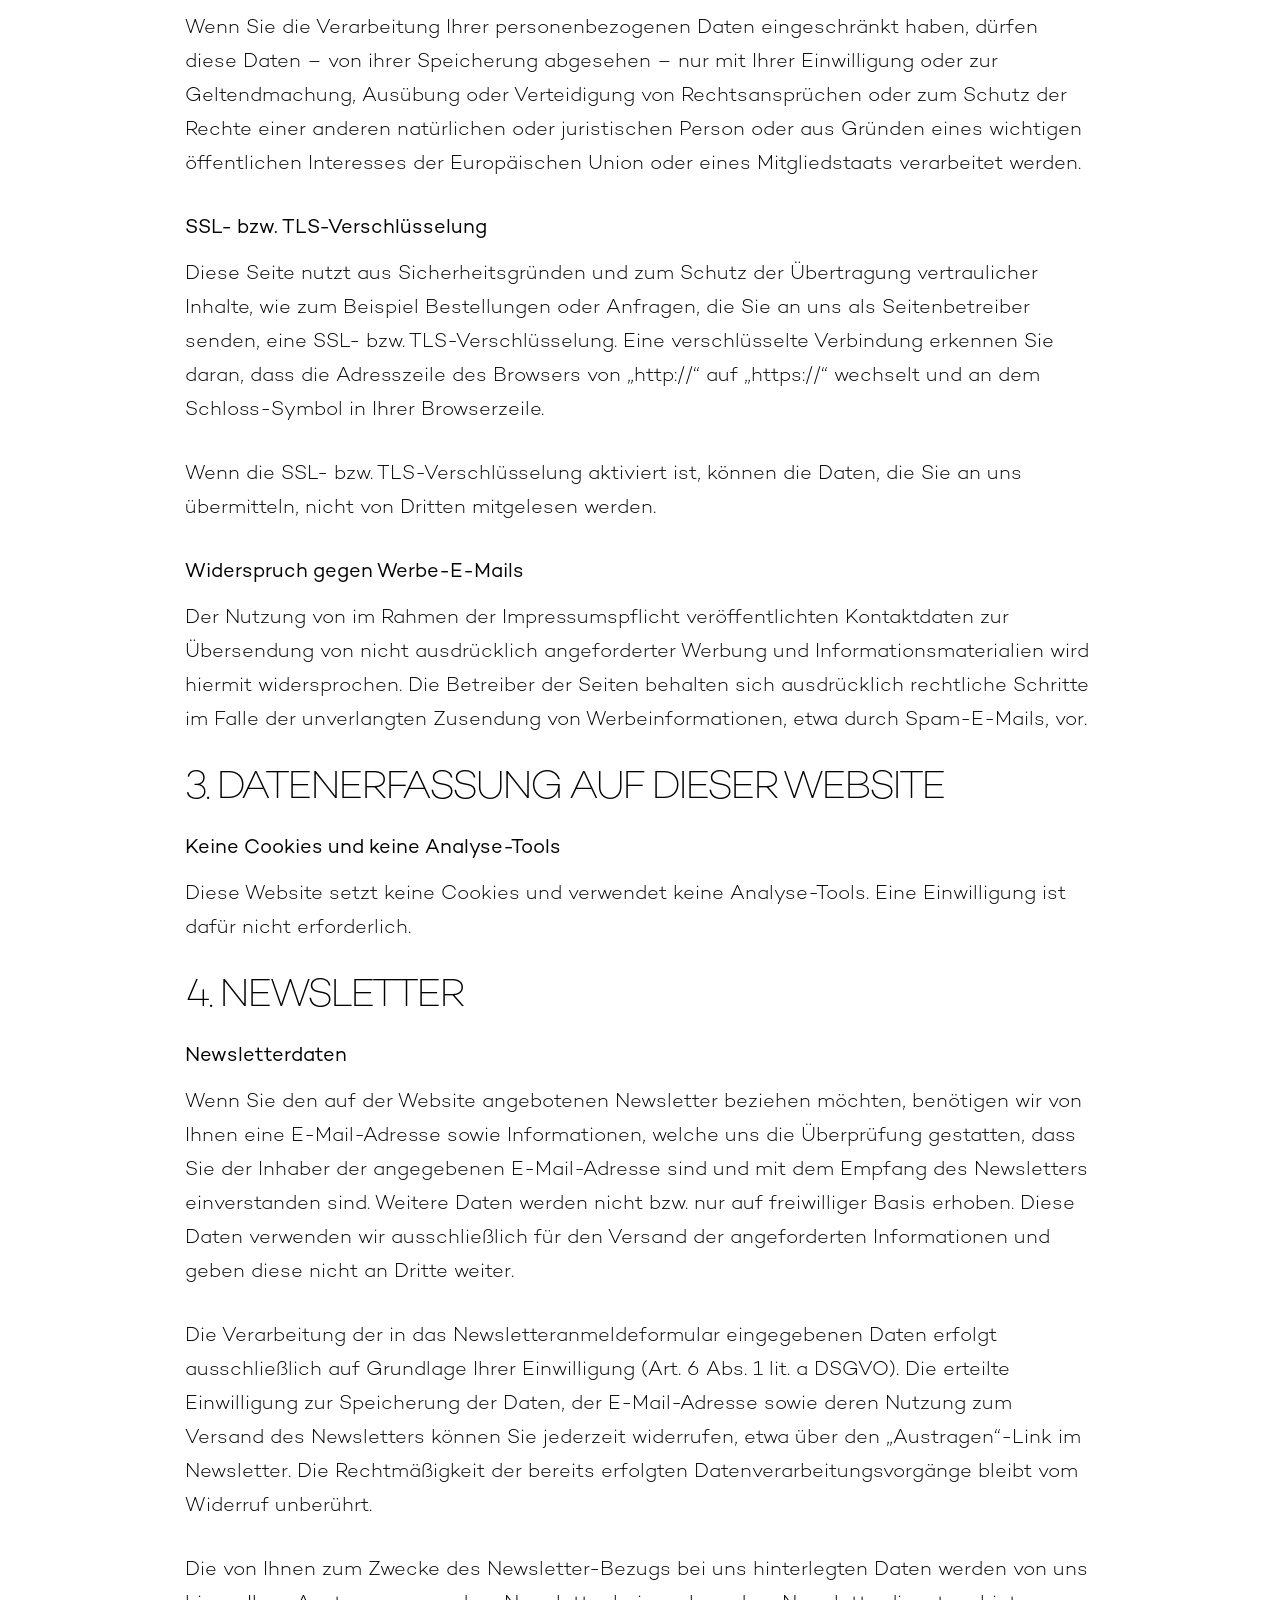
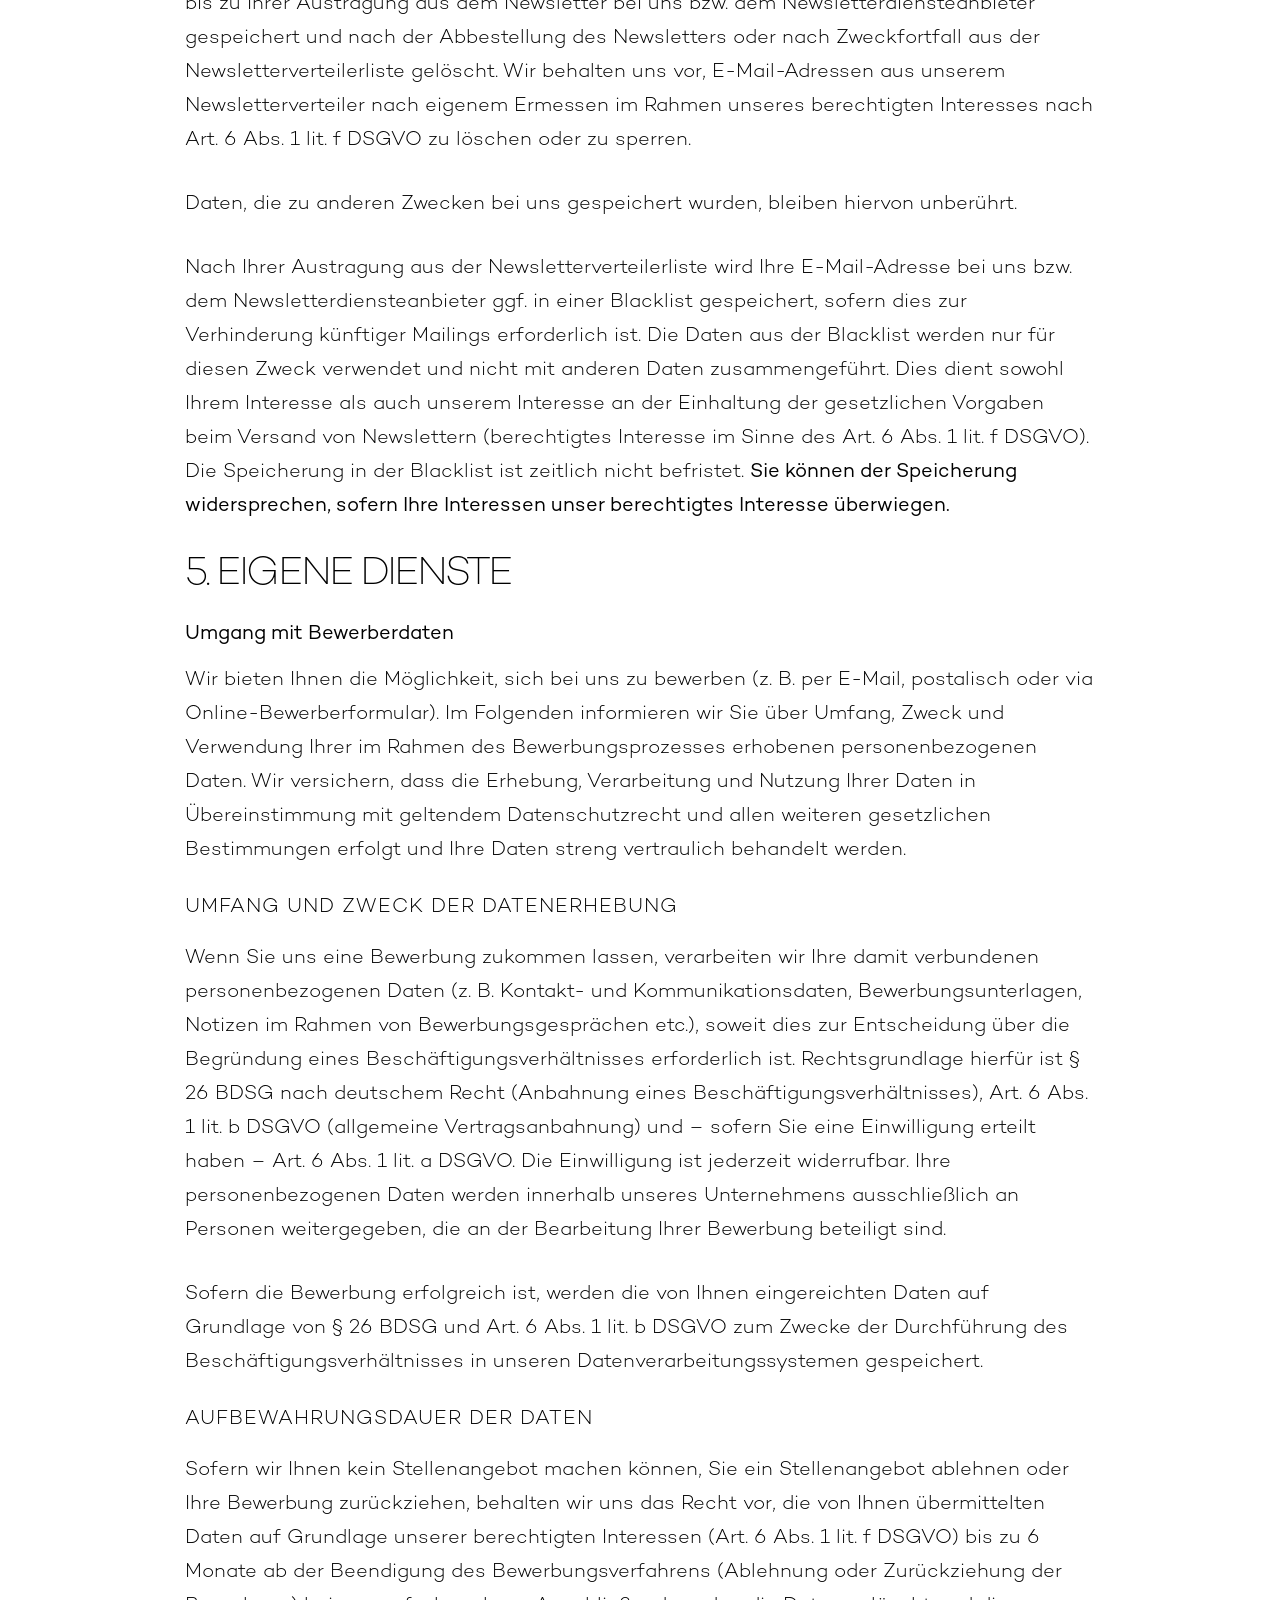
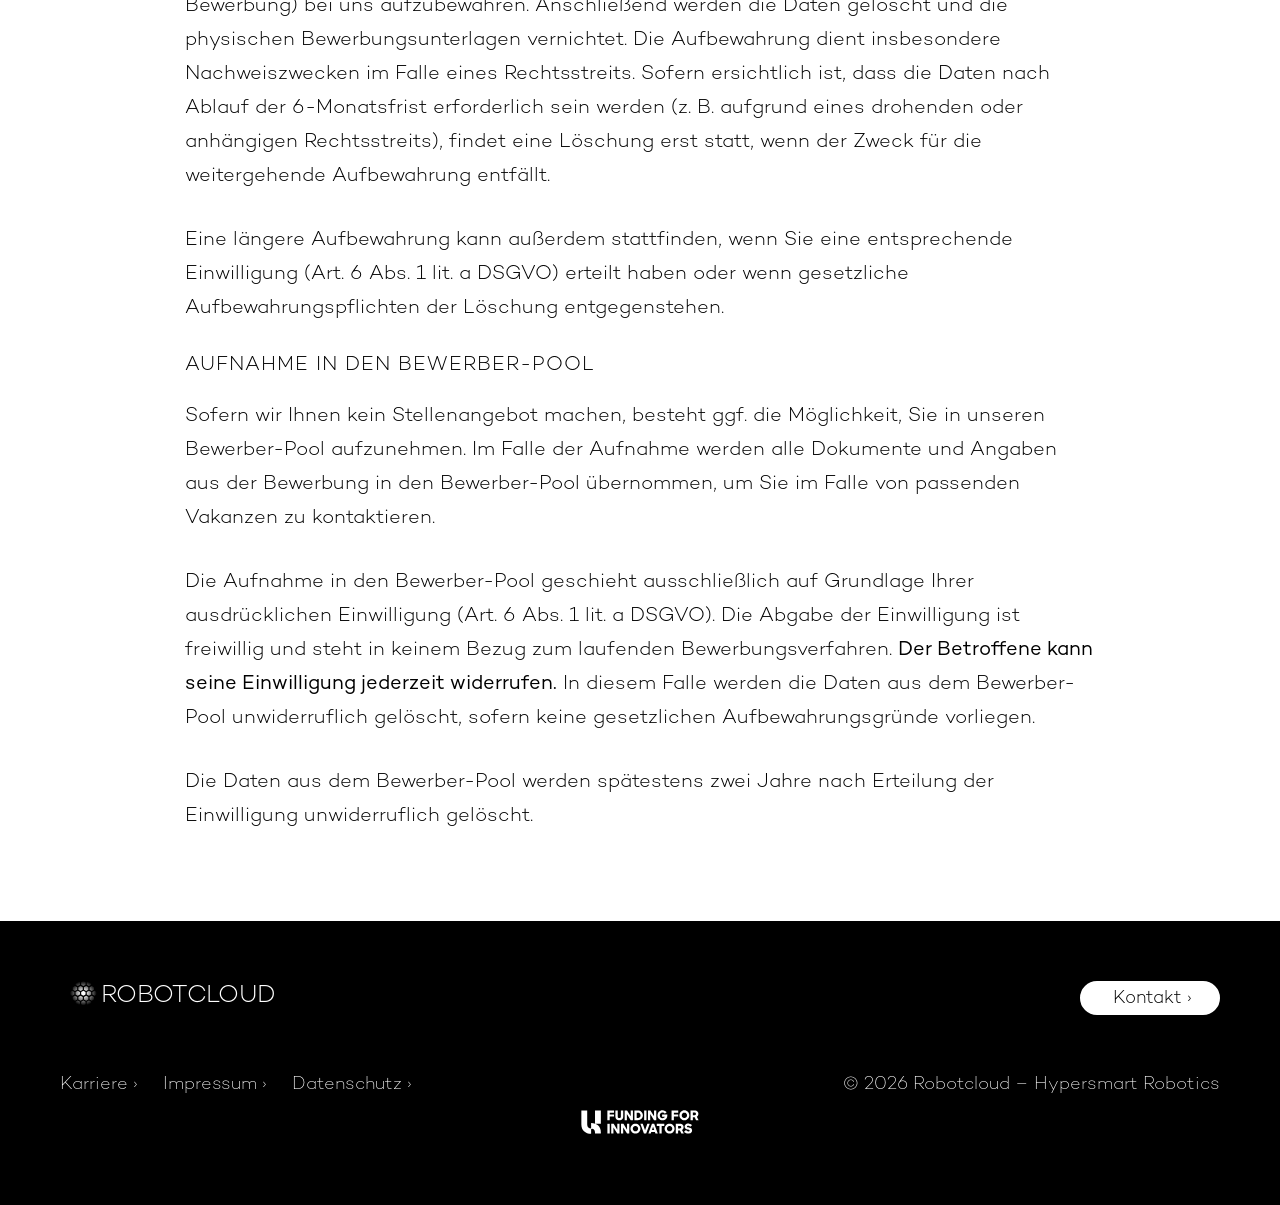
==== commit f4382b70: "Cookies und Analyse entfernt: Cookiebot, Google Analytics, Sprach-Cookie Auf Wunsch von Stefan: robo" ====
--- a/datenschutz/index.html
+++ b/datenschutz/index.html
@@ -13,15 +13,6 @@
 <link rel="mask-icon" href="../safari-pinned-tab.svg" color="#5bbad5">
 <meta name="msapplication-TileColor" content="#da532c">
 <meta name="theme-color" content="#000000">
-<script id="Cookiebot" src="https://consent.cookiebot.com/uc.js" data-cbid="957e1888-2e02-4379-bab2-cc81bfc500f0" data-blockingmode="auto" type="text/javascript"></script>
-<!-- Global site tag (gtag.js) - Google Analytics -->
-<script async src="https://www.googletagmanager.com/gtag/js?id=G-V847SZGSE3"></script>
-<script>
-window.dataLayer = window.dataLayer || [];
-function gtag(){dataLayer.push(arguments);}
-gtag('js', new Date());
-gtag('config', 'G-V847SZGSE3');
-</script>
 <meta name='robots' content='index, follow, max-image-preview:large, max-snippet:-1, max-video-preview:-1' />
 <style>img:is([sizes="auto" i], [sizes^="auto," i]) { contain-intrinsic-size: 3000px 1500px }</style>
 <link rel="alternate" hreflang="en" href="../en/privacy-policy/" />
@@ -58,14 +49,7 @@
 <!-- <link rel='stylesheet' id='wpml-legacy-horizontal-list-0-css' href='https://robotcloud.eu/wp-content/plugins/sitepress-multilingual-cms/templates/language-switchers/legacy-list-horizontal/style.min.css?ver=1' type='text/css' media='all' /> -->
 <!-- <link rel='stylesheet' id='robotcloud-style-css' href='https://robotcloud.eu/wp-content/themes/robotcloud/style.css?ver=75d3181b9fa6a708e0c831fac6893590' type='text/css' media='all' /> -->
 <link rel="stylesheet" type="text/css" href="../wp-content/cache/wpfc-minified/49qlxh8/7ul9y.css" media="all"/>
-<script type="text/javascript" id="wpml-cookie-js-extra">
-/* <![CDATA[ */
-var wpml_cookies = {"wp-wpml_current_language":{"value":"de","expires":1,"path":"\/"}};
-var wpml_cookies = {"wp-wpml_current_language":{"value":"de","expires":1,"path":"\/"}};
-/* ]]> */
-</script>
 <script src='../wp-content/cache/wpfc-minified/jpvd5i2j/7ul9y.js' type="text/javascript"></script>
-<!-- <script type="text/javascript" src="https://robotcloud.eu/wp-content/plugins/sitepress-multilingual-cms/res/js/cookies/language-cookie.js?ver=4.6.13" id="wpml-cookie-js" defer="defer" data-wp-strategy="defer"></script> -->
 <!-- <script type="text/javascript" src="https://robotcloud.eu/wp-includes/js/jquery/jquery.min.js?ver=3.7.1" id="jquery-core-js"></script> -->
 <!-- <script type="text/javascript" src="https://robotcloud.eu/wp-includes/js/jquery/jquery-migrate.min.js?ver=3.4.1" id="jquery-migrate-js"></script> -->
 <!-- <script type="text/javascript" src="https://robotcloud.eu/wp-content/themes/robotcloud/js/swiper-bundle.min.js?ver=1" id="robot-swiper-js-js"></script> -->
@@ -138,13 +122,10 @@
 <p>Ihre Daten werden zum einen dadurch erhoben, dass Sie uns diese mitteilen. Hierbei kann es sich z.&nbsp;B. um Daten handeln, die Sie in ein Kontaktformular eingeben.</p>
 <p>Andere Daten werden automatisch oder nach Ihrer Einwilligung beim Besuch der Website durch unsere IT-Systeme erfasst. Das sind vor allem technische Daten (z.&nbsp;B. Internetbrowser, Betriebssystem oder Uhrzeit des Seitenaufrufs). Die Erfassung dieser Daten erfolgt automatisch, sobald Sie diese Website betreten.</p>
 <h4>Wof&uuml;r nutzen wir Ihre Daten?</h4>
-<p>Ein Teil der Daten wird erhoben, um eine fehlerfreie Bereitstellung der Website zu gew&auml;hrleisten. Andere Daten k&ouml;nnen zur Analyse Ihres Nutzerverhaltens verwendet werden.</p>
+<p>Ein Teil der Daten wird erhoben, um eine fehlerfreie Bereitstellung der Website zu gew&auml;hrleisten.</p>
 <h4>Welche Rechte haben Sie bez&uuml;glich Ihrer Daten?</h4>
 <p>Sie haben jederzeit das Recht, unentgeltlich Auskunft &uuml;ber Herkunft, Empf&auml;nger und Zweck Ihrer gespeicherten personenbezogenen Daten zu erhalten. Sie haben au&szlig;erdem ein Recht, die Berichtigung oder L&ouml;schung dieser Daten zu verlangen. Wenn Sie eine Einwilligung zur Datenverarbeitung erteilt haben, k&ouml;nnen Sie diese Einwilligung jederzeit f&uuml;r die Zukunft widerrufen. Au&szlig;erdem haben Sie das Recht, unter bestimmten Umst&auml;nden die Einschr&auml;nkung der Verarbeitung Ihrer personenbezogenen Daten zu verlangen. Des Weiteren steht Ihnen ein Beschwerderecht bei der zust&auml;ndigen Aufsichtsbeh&ouml;rde zu.</p>
 <p>Hierzu sowie zu weiteren Fragen zum Thema Datenschutz k&ouml;nnen Sie sich jederzeit an uns wenden.</p>
-<h3>Analyse-Tools und Tools von Dritt&shy;anbietern</h3>
-<p>Beim Besuch dieser Website kann Ihr Surf-Verhalten statistisch ausgewertet werden. Das geschieht vor allem mit sogenannten Analyseprogrammen.</p>
-<p>Detaillierte Informationen zu diesen Analyseprogrammen finden Sie in der folgenden Datenschutzerkl&auml;rung.</p>
 <h2>2. Allgemeine Hinweise und Pflicht&shy;informationen</h2>
 <h3>Datenschutz</h3>
 <p>Die Betreiber dieser Seiten nehmen den Schutz Ihrer pers&ouml;nlichen Daten sehr ernst. Wir behandeln Ihre personenbezogenen Daten vertraulich und entsprechend den gesetzlichen Datenschutzvorschriften sowie dieser Datenschutzerkl&auml;rung.</p>
@@ -159,7 +140,7 @@
 <h3>Speicherdauer</h3>
 <p>Soweit innerhalb dieser Datenschutzerkl&auml;rung keine speziellere Speicherdauer genannt wurde, verbleiben Ihre personenbezogenen Daten bei uns, bis der Zweck f&uuml;r die Datenverarbeitung entf&auml;llt. Wenn Sie ein berechtigtes L&ouml;schersuchen geltend machen oder eine Einwilligung zur Datenverarbeitung widerrufen, werden Ihre Daten gel&ouml;scht, sofern wir keine anderen rechtlich zul&auml;ssigen Gr&uuml;nde f&uuml;r die Speicherung Ihrer personenbezogenen Daten haben (z.&nbsp;B. steuer- oder handelsrechtliche Aufbewahrungsfristen); im letztgenannten Fall erfolgt die L&ouml;schung nach Fortfall dieser Gr&uuml;nde.</p>
 <h3>Allgemeine Hinweise zu den Rechtsgrundlagen der Datenverarbeitung auf dieser Website</h3>
-<p>Sofern Sie in die Datenverarbeitung eingewilligt haben, verarbeiten wir Ihre personenbezogenen Daten auf Grundlage von Art. 6 Abs. 1 lit. a DSGVO bzw. Art. 9 Abs. 2 lit. a DSGVO, sofern besondere Datenkategorien nach Art. 9 Abs. 1 DSGVO verarbeitet werden. Im Falle einer ausdr&uuml;cklichen Einwilligung in die &Uuml;bertragung personenbezogener Daten in Drittstaaten erfolgt die Datenverarbeitung au&szlig;erdem auf Grundlage von Art. 49 Abs. 1 lit. a DSGVO. Sofern Sie in die Speicherung von Cookies oder in den Zugriff auf Informationen in Ihr Endger&auml;t (z.&nbsp;B. via Device-Fingerprinting) eingewilligt haben, erfolgt die Datenverarbeitung zus&auml;tzlich auf Grundlage von &sect; 25 Abs. 1 TTDSG. Die Einwilligung ist jederzeit widerrufbar. Sind Ihre Daten zur Vertragserf&uuml;llung oder zur Durchf&uuml;hrung vorvertraglicher Ma&szlig;nahmen erforderlich, verarbeiten wir Ihre Daten auf Grundlage des Art. 6 Abs. 1 lit. b DSGVO. Des Weiteren verarbeiten wir Ihre Daten, sofern diese zur Erf&uuml;llung einer rechtlichen Verpflichtung erforderlich sind auf Grundlage von Art. 6 Abs. 1 lit. c DSGVO. Die Datenverarbeitung kann ferner auf Grundlage unseres berechtigten Interesses nach Art. 6 Abs. 1 lit. f DSGVO erfolgen. &Uuml;ber die jeweils im Einzelfall einschl&auml;gigen Rechtsgrundlagen wird in den folgenden Abs&auml;tzen dieser Datenschutzerkl&auml;rung informiert.</p>
+<p>Sofern Sie in die Datenverarbeitung eingewilligt haben, verarbeiten wir Ihre personenbezogenen Daten auf Grundlage von Art. 6 Abs. 1 lit. a DSGVO bzw. Art. 9 Abs. 2 lit. a DSGVO, sofern besondere Datenkategorien nach Art. 9 Abs. 1 DSGVO verarbeitet werden. Im Falle einer ausdr&uuml;cklichen Einwilligung in die &Uuml;bertragung personenbezogener Daten in Drittstaaten erfolgt die Datenverarbeitung au&szlig;erdem auf Grundlage von Art. 49 Abs. 1 lit. a DSGVO. Die Einwilligung ist jederzeit widerrufbar. Sind Ihre Daten zur Vertragserf&uuml;llung oder zur Durchf&uuml;hrung vorvertraglicher Ma&szlig;nahmen erforderlich, verarbeiten wir Ihre Daten auf Grundlage des Art. 6 Abs. 1 lit. b DSGVO. Des Weiteren verarbeiten wir Ihre Daten, sofern diese zur Erf&uuml;llung einer rechtlichen Verpflichtung erforderlich sind auf Grundlage von Art. 6 Abs. 1 lit. c DSGVO. Die Datenverarbeitung kann ferner auf Grundlage unseres berechtigten Interesses nach Art. 6 Abs. 1 lit. f DSGVO erfolgen. &Uuml;ber die jeweils im Einzelfall einschl&auml;gigen Rechtsgrundlagen wird in den folgenden Abs&auml;tzen dieser Datenschutzerkl&auml;rung informiert.</p>
 <h3>Datenschutz&shy;beauftragter</h3>
 <p>Wir haben f&uuml;r unser Unternehmen einen Datenschutzbeauftragten bestellt.</p>
 <p>Stefan Zeidler (Stefan Zeidler Unternehmensberatung GmbH), Niemöllerplatz 10, 82031 Grünwald</p>
@@ -193,44 +174,16 @@
 <h3>Widerspruch gegen Werbe-E-Mails</h3>
 <p>Der Nutzung von im Rahmen der Impressumspflicht ver&ouml;ffentlichten Kontaktdaten zur &Uuml;bersendung von nicht ausdr&uuml;cklich angeforderter Werbung und Informationsmaterialien wird hiermit widersprochen. Die Betreiber der Seiten behalten sich ausdr&uuml;cklich rechtliche Schritte im Falle der unverlangten Zusendung von Werbeinformationen, etwa durch Spam-E-Mails, vor.</p>
 <h2>3. Datenerfassung auf dieser Website</h2>
-<h3>Cookies</h3>
-<p>Unsere Internetseiten verwenden so genannte &bdquo;Cookies&ldquo;. Cookies sind kleine Textdateien und richten auf Ihrem Endger&auml;t keinen Schaden an. Sie werden entweder vor&uuml;bergehend f&uuml;r die Dauer einer Sitzung (Session-Cookies) oder dauerhaft (permanente Cookies) auf Ihrem Endger&auml;t gespeichert. Session-Cookies werden nach Ende Ihres Besuchs automatisch gel&ouml;scht. Permanente Cookies bleiben auf Ihrem Endger&auml;t gespeichert, bis Sie diese selbst l&ouml;schen&nbsp;oder eine automatische L&ouml;schung durch Ihren Webbrowser erfolgt.</p>
-<p>Teilweise k&ouml;nnen auch Cookies von Drittunternehmen auf Ihrem Endger&auml;t gespeichert werden, wenn Sie unsere Seite betreten (Third-Party-Cookies). Diese erm&ouml;glichen uns oder Ihnen die Nutzung bestimmter Dienstleistungen des Drittunternehmens (z.&nbsp;B. Cookies zur Abwicklung von Zahlungsdienstleistungen).</p>
-<p>Cookies haben verschiedene Funktionen. Zahlreiche Cookies sind technisch notwendig, da bestimmte Websitefunktionen ohne diese nicht funktionieren w&uuml;rden (z.&nbsp;B. die Warenkorbfunktion oder die Anzeige von Videos). Andere Cookies dienen dazu, das Nutzerverhalten auszuwerten&nbsp;oder Werbung anzuzeigen.</p>
-<p>Cookies, die zur Durchf&uuml;hrung des elektronischen Kommunikationsvorgangs, zur Bereitstellung bestimmter, von Ihnen erw&uuml;nschter Funktionen (z.&nbsp;B. f&uuml;r die Warenkorbfunktion) oder zur Optimierung der Website (z.&nbsp;B. Cookies zur Messung des Webpublikums) erforderlich sind (notwendige Cookies), werden auf Grundlage von Art. 6 Abs. 1 lit. f DSGVO gespeichert, sofern keine andere Rechtsgrundlage angegeben wird. Der Websitebetreiber hat ein berechtigtes Interesse an der Speicherung von notwendigen Cookies zur technisch fehlerfreien und optimierten Bereitstellung seiner Dienste. Sofern eine Einwilligung zur Speicherung von Cookies und vergleichbaren Wiedererkennungstechnologien abgefragt wurde, erfolgt die Verarbeitung ausschlie&szlig;lich auf Grundlage dieser Einwilligung (Art. 6 Abs. 1 lit. a DSGVO und &sect; 25 Abs. 1 TTDSG); die Einwilligung ist jederzeit widerrufbar.</p>
-<p>Sie k&ouml;nnen Ihren Browser so einstellen, dass Sie &uuml;ber das Setzen von Cookies informiert werden und Cookies nur im Einzelfall erlauben, die Annahme von Cookies f&uuml;r bestimmte F&auml;lle oder generell ausschlie&szlig;en sowie das automatische L&ouml;schen der Cookies beim Schlie&szlig;en des Browsers aktivieren. Bei der Deaktivierung von Cookies kann die Funktionalit&auml;t dieser Website eingeschr&auml;nkt sein.</p>
-<p>Soweit Cookies von Drittunternehmen oder zu Analysezwecken eingesetzt werden, werden wir Sie hier&uuml;ber im Rahmen dieser Datenschutzerkl&auml;rung gesondert informieren und ggf. eine Einwilligung abfragen.</p>
-<h3>Einwilligung mit Cookiebot</h3>
-<p>Unsere Website nutzt die Consent-Technologie von Cookiebot, um Ihre Einwilligung zur Speicherung bestimmter Cookies auf Ihrem Endger&auml;t oder zum Einsatz bestimmter Technologien einzuholen und diese datenschutzkonform zu dokumentieren. Anbieter dieser Technologie ist Cybot A/S, Havnegade 39, 1058 Kopenhagen, D&auml;nemark (im Folgenden &bdquo;Cookiebot&ldquo;).</p>
-<p>Wenn Sie unsere Website betreten, wird eine Verbindung zu den Servern von Cookiebot hergestellt, um Ihre Einwilligungen und sonstigen Erkl&auml;rungen zur Cookie-Nutzung einzuholen. Anschlie&szlig;end speichert Cookiebot einen Cookie in Ihrem Browser, um Ihnen die erteilten Einwilligungen bzw. deren Widerruf zuordnen zu k&ouml;nnen. Die so erfassten Daten werden gespeichert, bis Sie uns zur L&ouml;schung auffordern, den Cookiebot-Cookie selbst l&ouml;schen oder der Zweck f&uuml;r die Datenspeicherung entf&auml;llt. Zwingende gesetzliche Aufbewahrungspflichten bleiben unber&uuml;hrt.</p>
-<p>Der Einsatz von Cookiebot erfolgt, um die gesetzlich vorgeschriebenen Einwilligungen f&uuml;r den Einsatz von Cookies einzuholen. Rechtsgrundlage hierf&uuml;r ist Art. 6 Abs. 1 lit. c DSGVO.</p>
-<h4>Auftragsverarbeitung</h4>
-<p>Wir haben einen Vertrag &uuml;ber Auftragsverarbeitung (AVV) mit dem oben genannten Anbieter geschlossen. Hierbei handelt es sich um einen datenschutzrechtlich vorgeschriebenen Vertrag, der gew&auml;hrleistet, dass dieser die personenbezogenen Daten unserer Websitebesucher nur nach unseren Weisungen und unter Einhaltung der DSGVO verarbeitet.</p>
-<h2>4. Analyse-Tools und Werbung</h2>
-<h3>Google Analytics</h3>
-<p>Diese Website nutzt Funktionen des Webanalysedienstes Google Analytics. Anbieter ist die Google Ireland Limited (&bdquo;Google&ldquo;), Gordon House, Barrow Street, Dublin 4, Irland.</p>
-<p>Google Analytics erm&ouml;glicht es dem Websitebetreiber, das Verhalten der Websitebesucher zu analysieren. Hierbei erh&auml;lt der Websitebetreiber verschiedene Nutzungsdaten, wie z.&nbsp;B. Seitenaufrufe, Verweildauer, verwendete Betriebssysteme und Herkunft des Nutzers. Diese Daten werden in einer User-ID zusammengefasst und dem jeweiligen Endger&auml;t des Websitebesuchers zugeordnet.</p>
-<p>Des Weiteren k&ouml;nnen wir mit Google Analytics u.&nbsp;a. Ihre Maus- und Scrollbewegungen und Klicks aufzeichnen. Ferner verwendet Google Analytics verschiedene Modellierungsans&auml;tze, um die erfassten Datens&auml;tze zu erg&auml;nzen und setzt Machine-Learning-Technologien bei der Datenanalyse ein.</p>
-<p>Google Analytics verwendet Technologien, die die Wiedererkennung des Nutzers zum Zwecke der Analyse des Nutzerverhaltens erm&ouml;glichen (z.&nbsp;B. Cookies oder Device-Fingerprinting). Die von Google erfassten Informationen &uuml;ber die Benutzung dieser Website werden in der Regel an einen Server von Google in den USA &uuml;bertragen und dort gespeichert.</p>
-<p>Die Nutzung dieses Dienstes erfolgt auf Grundlage Ihrer Einwilligung nach Art. 6 Abs. 1 lit. a DSGVO und &sect; 25 Abs. 1 TTDSG. Die Einwilligung ist jederzeit widerrufbar.</p>
-<p>Die Daten&uuml;bertragung in die USA wird auf die Standardvertragsklauseln der EU-Kommission gest&uuml;tzt. Details finden Sie hier: <a href="https://privacy.google.com/businesses/controllerterms/mccs/" target="_blank" rel="noopener noreferrer">https://privacy.google.com/businesses/controllerterms/mccs/</a>.</p>
-<h4>Browser Plugin</h4>
-<p>Sie k&ouml;nnen die Erfassung und Verarbeitung Ihrer Daten durch Google verhindern, indem Sie das unter dem folgenden Link verf&uuml;gbare Browser-Plugin herunterladen und installieren: <a href="https://tools.google.com/dlpage/gaoptout?hl=de" target="_blank" rel="noopener noreferrer">https://tools.google.com/dlpage/gaoptout?hl=de</a>.</p>
-<p>Mehr Informationen zum Umgang mit Nutzerdaten bei Google Analytics finden Sie in der Datenschutzerkl&auml;rung von Google: <a href="https://support.google.com/analytics/answer/6004245?hl=de" target="_blank" rel="noopener noreferrer">https://support.google.com/analytics/answer/6004245?hl=de</a>.</p>
-<h4>Google-Signale</h4>
-<p>Wir nutzen Google-Signale. Wenn Sie unsere Website besuchen, erfasst Google Analytics u.&nbsp;a. Ihren Standort, Suchverlauf und YouTube-Verlauf sowie demografische Daten (Besucherdaten). Diese Daten k&ouml;nnen mit Hilfe von Google-Signal f&uuml;r personalisierte Werbung verwendet werden. Wenn Sie &uuml;ber ein Google-Konto verf&uuml;gen, werden die Besucherdaten von Google-Signal mit Ihrem Google-Konto verkn&uuml;pft und f&uuml;r personalisierte Werbebotschaften verwendet. Die Daten werden au&szlig;erdem f&uuml;r die Erstellung anonymisierter Statistiken zum Nutzerverhalten unserer User verwendet.</p>
-<h4>Auftragsverarbeitung</h4>
-<p>Wir haben mit Google einen Vertrag zur Auftragsverarbeitung abgeschlossen und setzen die strengen Vorgaben der deutschen Datenschutzbeh&ouml;rden bei der Nutzung von Google Analytics vollst&auml;ndig um.</p>
-<h4>Google Analytics E-Commerce-Messung</h4>
-<p>Diese Website nutzt die Funktion &bdquo;E-Commerce-Messung&ldquo; von Google Analytics. Mit Hilfe von E-Commerce-Messung kann der Websitebetreiber das Kaufverhalten der Websitebesucher zur Verbesserung seiner Online-Marketing-Kampagnen analysieren. Hierbei werden Informationen, wie zum Beispiel die get&auml;tigten Bestellungen, durchschnittliche Bestellwerte, Versandkosten und die Zeit von der Ansicht bis zum Kauf eines Produktes erfasst. Diese Daten k&ouml;nnen von Google unter einer Transaktions-ID zusammengefasst werden, die dem jeweiligen Nutzer bzw. dessen Ger&auml;t zugeordnet ist.</p>
-<h2>5. Newsletter</h2>
+<h3>Keine Cookies und keine Analyse-Tools</h3>
+<p>Diese Website setzt keine Cookies und verwendet keine Analyse-Tools. Eine Einwilligung ist daf&uuml;r nicht erforderlich.</p>
+<h2>4. Newsletter</h2>
 <h3>Newsletter&shy;daten</h3>
 <p>Wenn Sie den auf der Website angebotenen Newsletter beziehen m&ouml;chten, ben&ouml;tigen wir von Ihnen eine E-Mail-Adresse sowie Informationen, welche uns die &Uuml;berpr&uuml;fung gestatten, dass Sie der Inhaber der angegebenen E-Mail-Adresse sind und mit dem Empfang des Newsletters einverstanden sind. Weitere Daten werden nicht bzw. nur auf freiwilliger Basis erhoben. Diese Daten verwenden wir ausschlie&szlig;lich f&uuml;r den Versand der angeforderten Informationen und geben diese nicht an Dritte weiter.</p>
 <p>Die Verarbeitung der in das Newsletteranmeldeformular eingegebenen Daten erfolgt ausschlie&szlig;lich auf Grundlage Ihrer Einwilligung (Art. 6 Abs. 1 lit. a DSGVO). Die erteilte Einwilligung zur Speicherung der Daten, der E-Mail-Adresse sowie deren Nutzung zum Versand des Newsletters k&ouml;nnen Sie jederzeit widerrufen, etwa &uuml;ber den &bdquo;Austragen&ldquo;-Link im Newsletter. Die Rechtm&auml;&szlig;igkeit der bereits erfolgten Datenverarbeitungsvorg&auml;nge bleibt vom Widerruf unber&uuml;hrt.</p>
 <p>Die von Ihnen zum Zwecke des Newsletter-Bezugs bei uns hinterlegten Daten werden von uns bis zu Ihrer Austragung aus dem Newsletter bei uns bzw. dem Newsletterdiensteanbieter gespeichert und nach der Abbestellung des Newsletters oder nach Zweckfortfall aus der Newsletterverteilerliste gel&ouml;scht. Wir behalten uns vor, E-Mail-Adressen aus unserem Newsletterverteiler nach eigenem Ermessen im Rahmen unseres berechtigten Interesses nach Art. 6 Abs. 1 lit. f DSGVO zu l&ouml;schen oder zu sperren.</p>
 <p>Daten, die zu anderen Zwecken bei uns gespeichert wurden, bleiben hiervon unber&uuml;hrt.</p>
 <p>Nach Ihrer Austragung aus der Newsletterverteilerliste wird Ihre E-Mail-Adresse bei uns bzw. dem Newsletterdiensteanbieter ggf. in einer Blacklist gespeichert, sofern dies zur Verhinderung k&uuml;nftiger Mailings erforderlich ist. Die Daten aus der Blacklist werden nur f&uuml;r diesen Zweck verwendet und nicht mit anderen Daten zusammengef&uuml;hrt. Dies dient sowohl Ihrem Interesse als auch unserem Interesse an der Einhaltung der gesetzlichen Vorgaben beim Versand von Newslettern (berechtigtes Interesse im Sinne des Art. 6 Abs. 1 lit. f DSGVO). Die Speicherung in der Blacklist ist zeitlich nicht befristet. <strong>Sie k&ouml;nnen der Speicherung widersprechen, sofern Ihre Interessen unser berechtigtes Interesse &uuml;berwiegen.</strong></p>
-<h2>6. Eigene Dienste</h2>
+<h2>5. Eigene Dienste</h2>
 <h3>Umgang mit Bewerberdaten</h3>
 <p>Wir bieten Ihnen die M&ouml;glichkeit, sich bei uns zu bewerben (z.&nbsp;B. per E-Mail, postalisch oder via Online-Bewerberformular). Im Folgenden informieren wir Sie &uuml;ber Umfang, Zweck und Verwendung Ihrer im Rahmen des Bewerbungsprozesses erhobenen personenbezogenen Daten. Wir versichern, dass die Erhebung, Verarbeitung und Nutzung Ihrer Daten in &Uuml;bereinstimmung mit geltendem Datenschutzrecht und allen weiteren gesetzlichen Bestimmungen erfolgt und Ihre Daten streng vertraulich behandelt werden.</p>
 <h4>Umfang und Zweck der Datenerhebung </h4>
@@ -243,7 +196,6 @@
 <p>Sofern wir Ihnen kein Stellenangebot machen, besteht ggf. die M&ouml;glichkeit, Sie in unseren Bewerber-Pool aufzunehmen. Im Falle der Aufnahme werden alle Dokumente und Angaben aus der Bewerbung in den Bewerber-Pool &uuml;bernommen, um Sie im Falle von passenden Vakanzen zu kontaktieren.</p>
 <p>Die Aufnahme in den Bewerber-Pool geschieht ausschlie&szlig;lich auf Grundlage Ihrer ausdr&uuml;cklichen Einwilligung (Art. 6 Abs. 1 lit. a DSGVO). Die Abgabe der Einwilligung ist freiwillig und steht in keinem Bezug zum laufenden Bewerbungsverfahren. <strong>Der Betroffene kann seine Einwilligung jederzeit widerrufen.</strong> In diesem Falle werden die Daten aus dem Bewerber-Pool unwiderruflich gel&ouml;scht, sofern keine gesetzlichen Aufbewahrungsgr&uuml;nde vorliegen.</p>
 <p>Die Daten aus dem Bewerber-Pool werden sp&auml;testens zwei Jahre nach Erteilung der Einwilligung unwiderruflich gel&ouml;scht.</p>
-<p><script id="CookieDeclaration" src="https://consent.cookiebot.com/957e1888-2e02-4379-bab2-cc81bfc500f0/cd.js" type="text/javascript" async></script></p>
 </div></div></div></div></div></div>
 </div>
 </article>
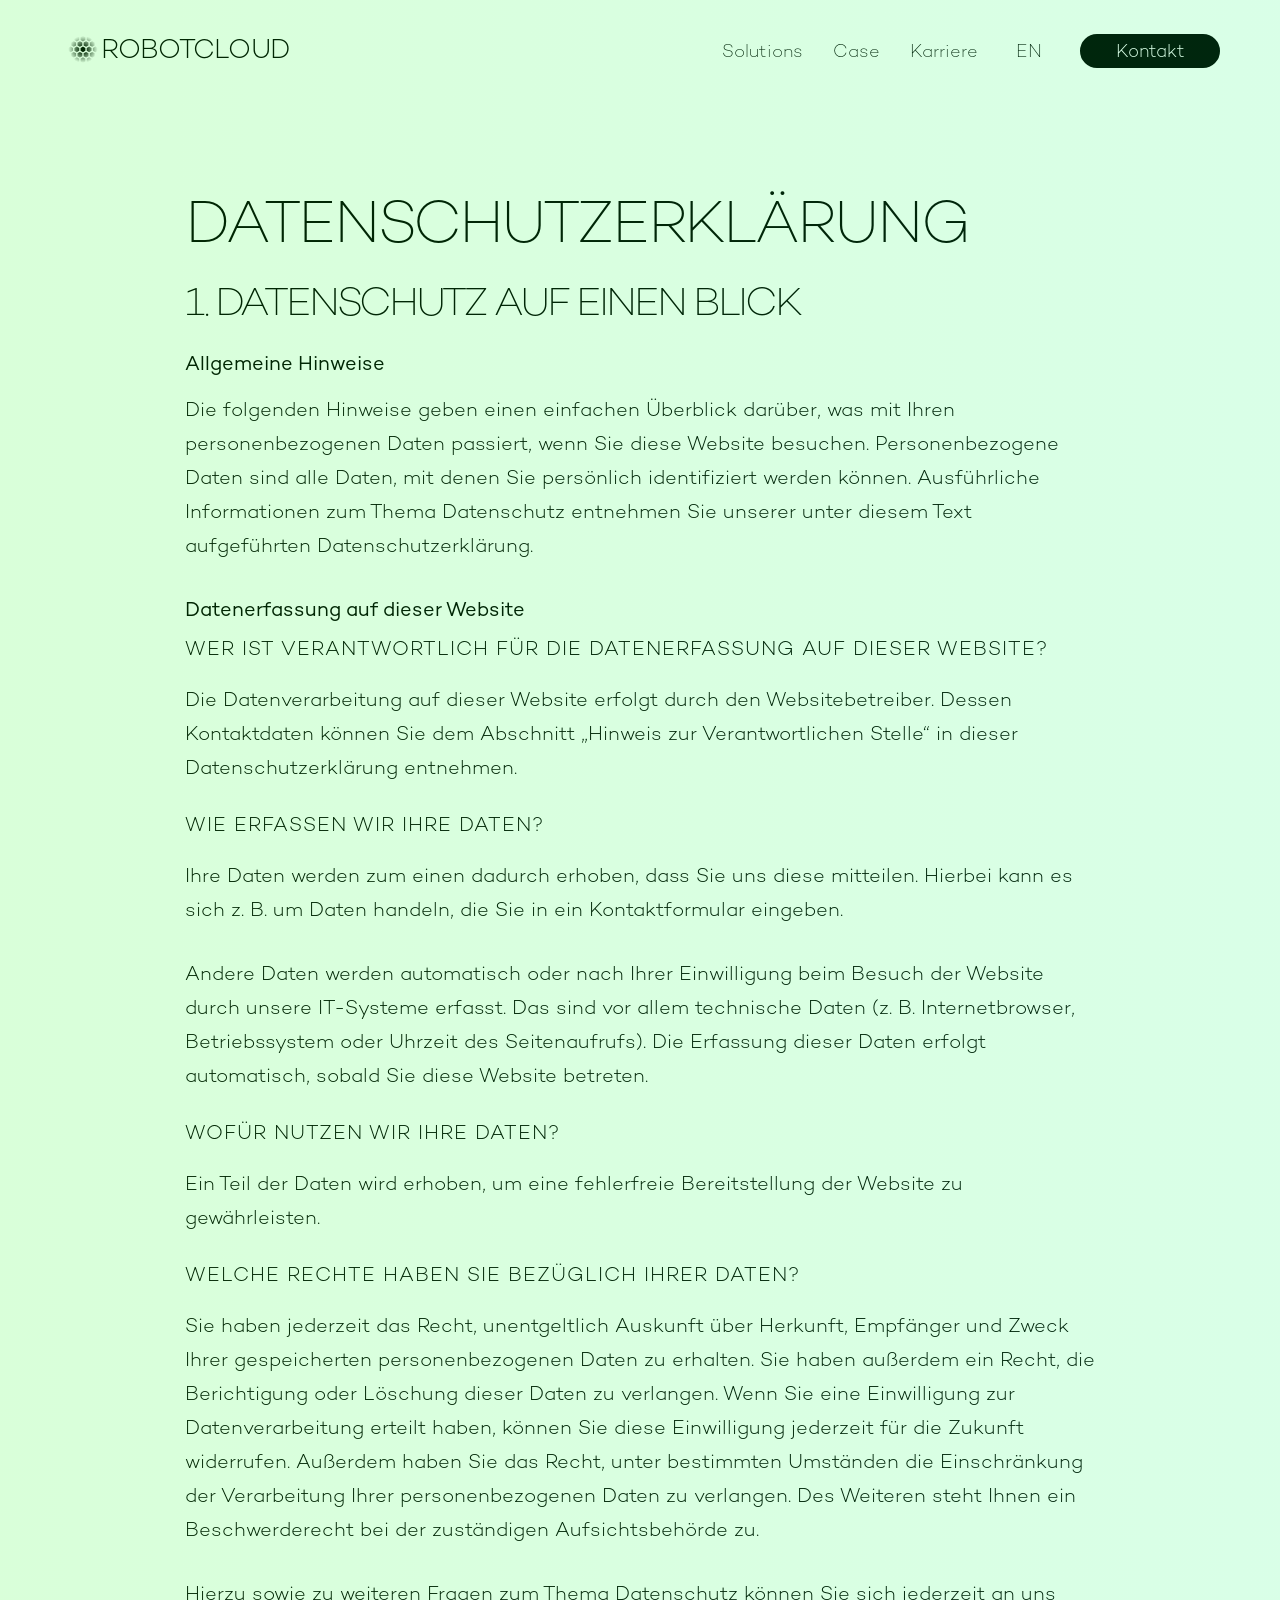
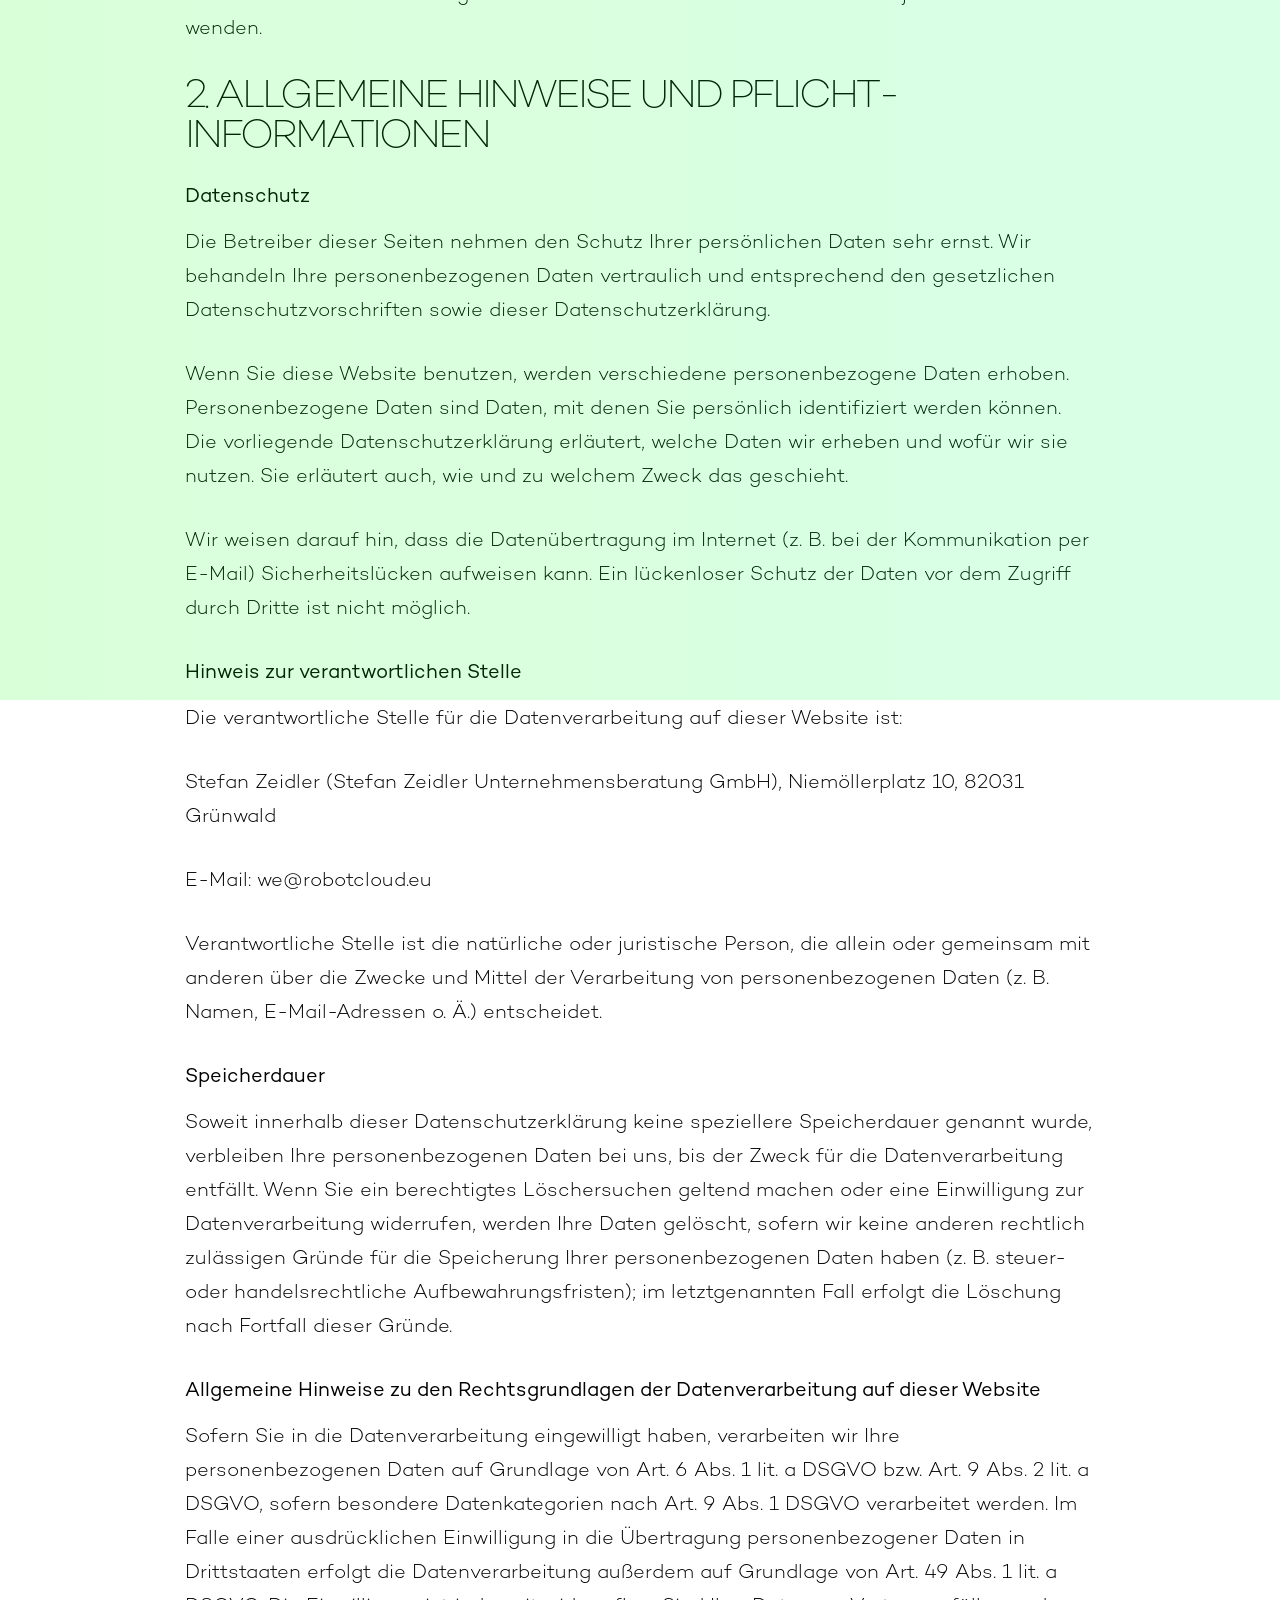
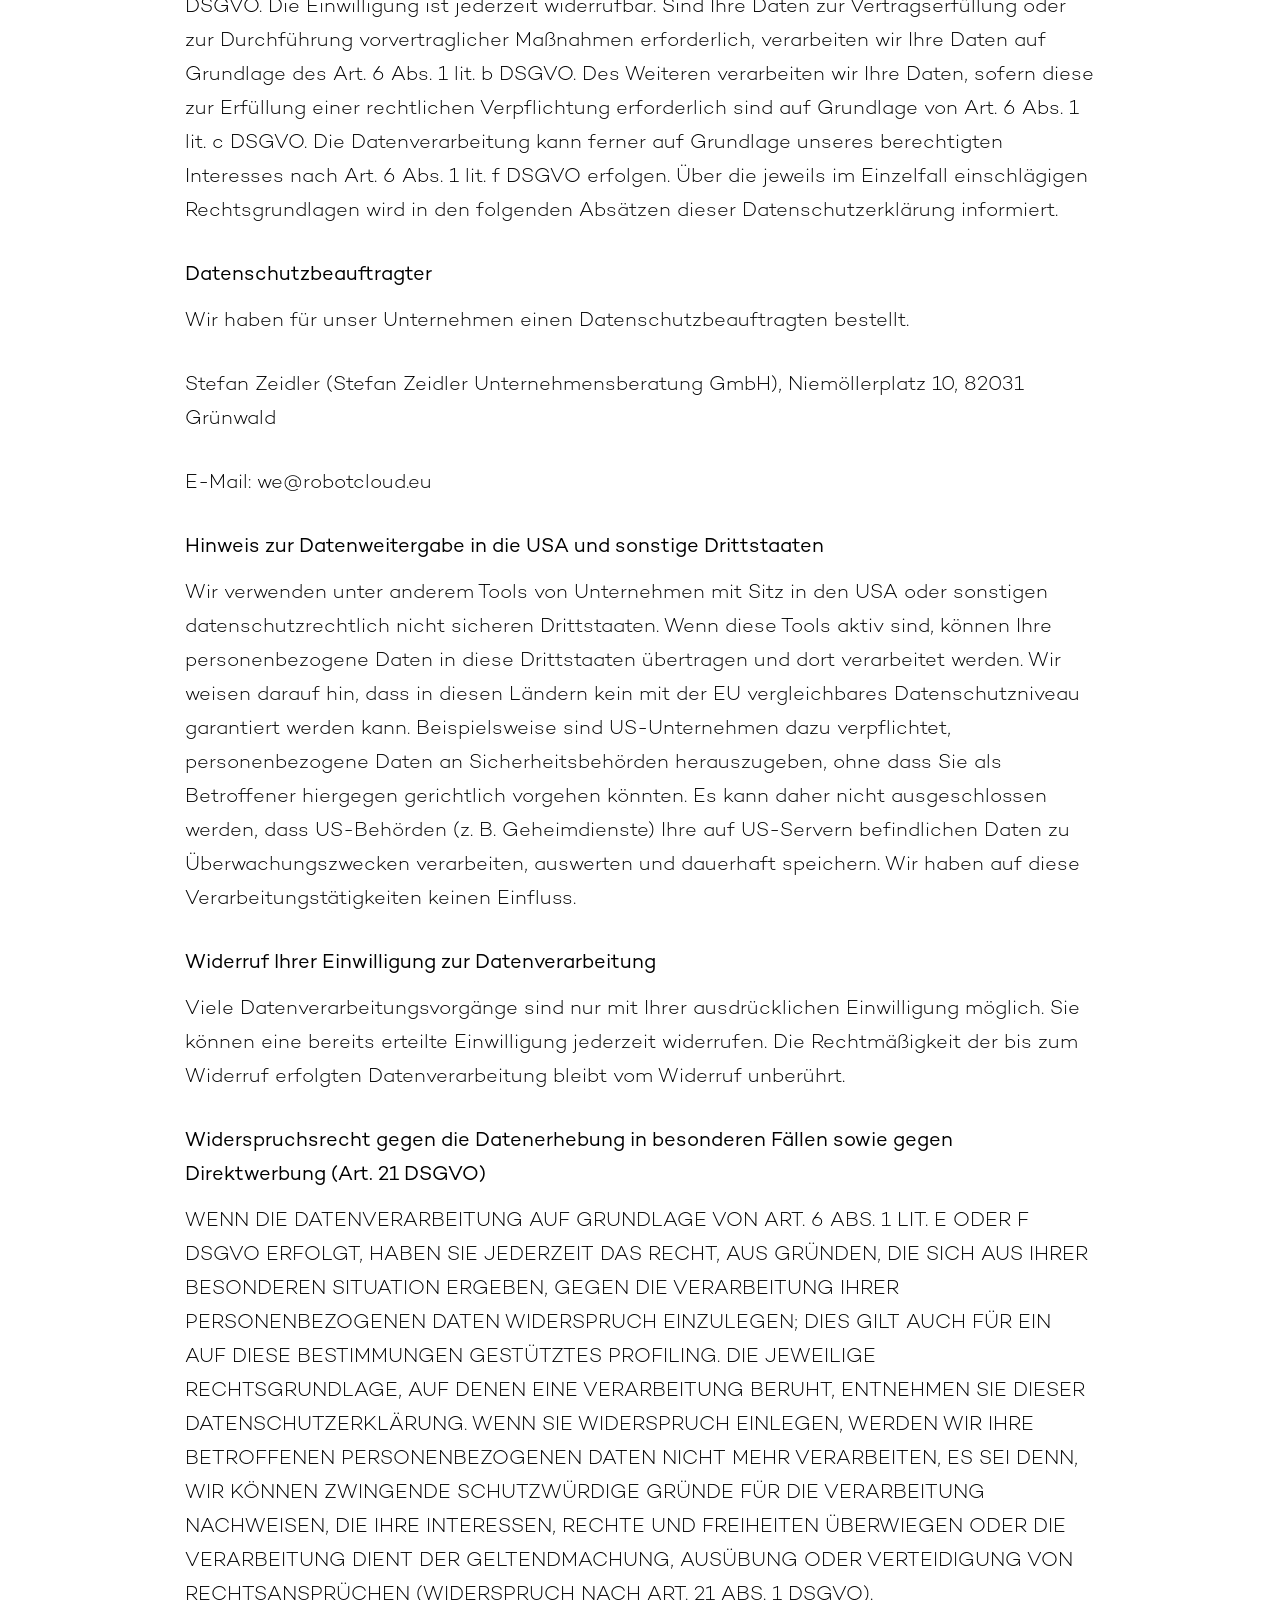
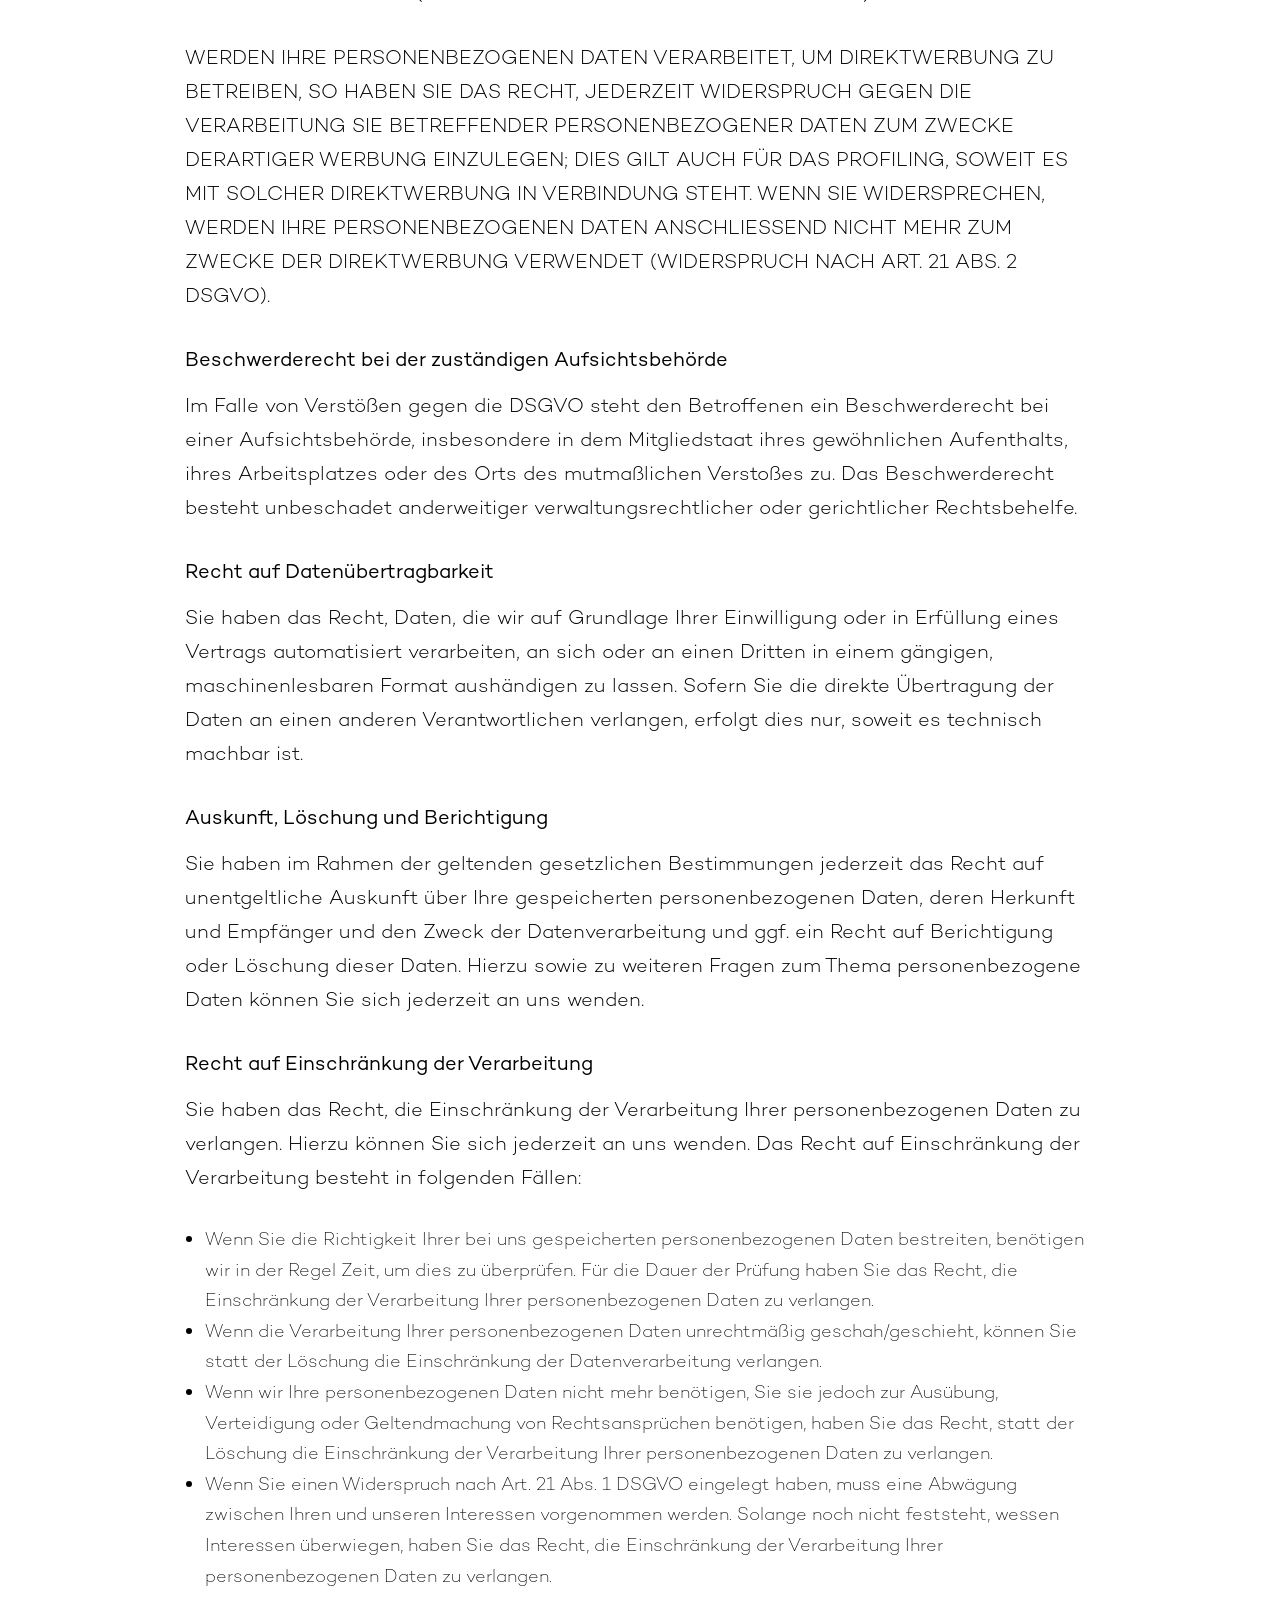
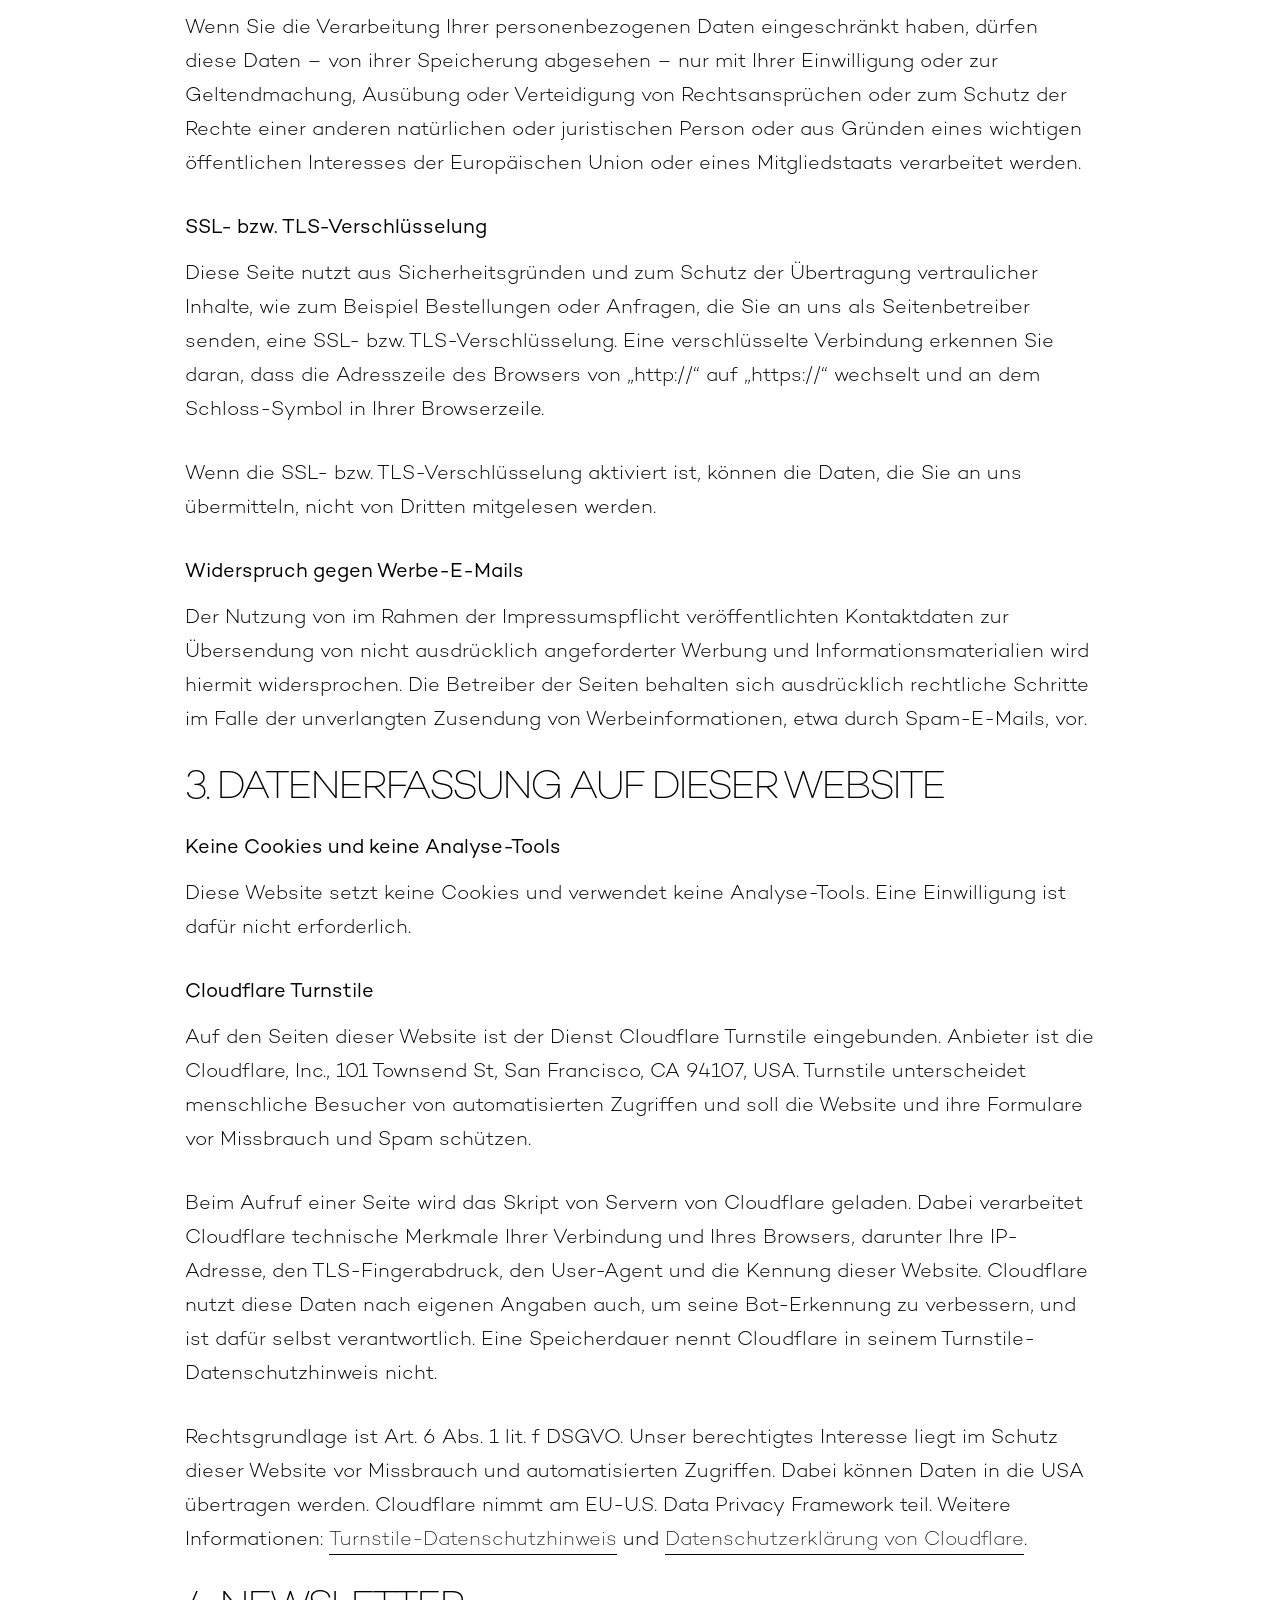
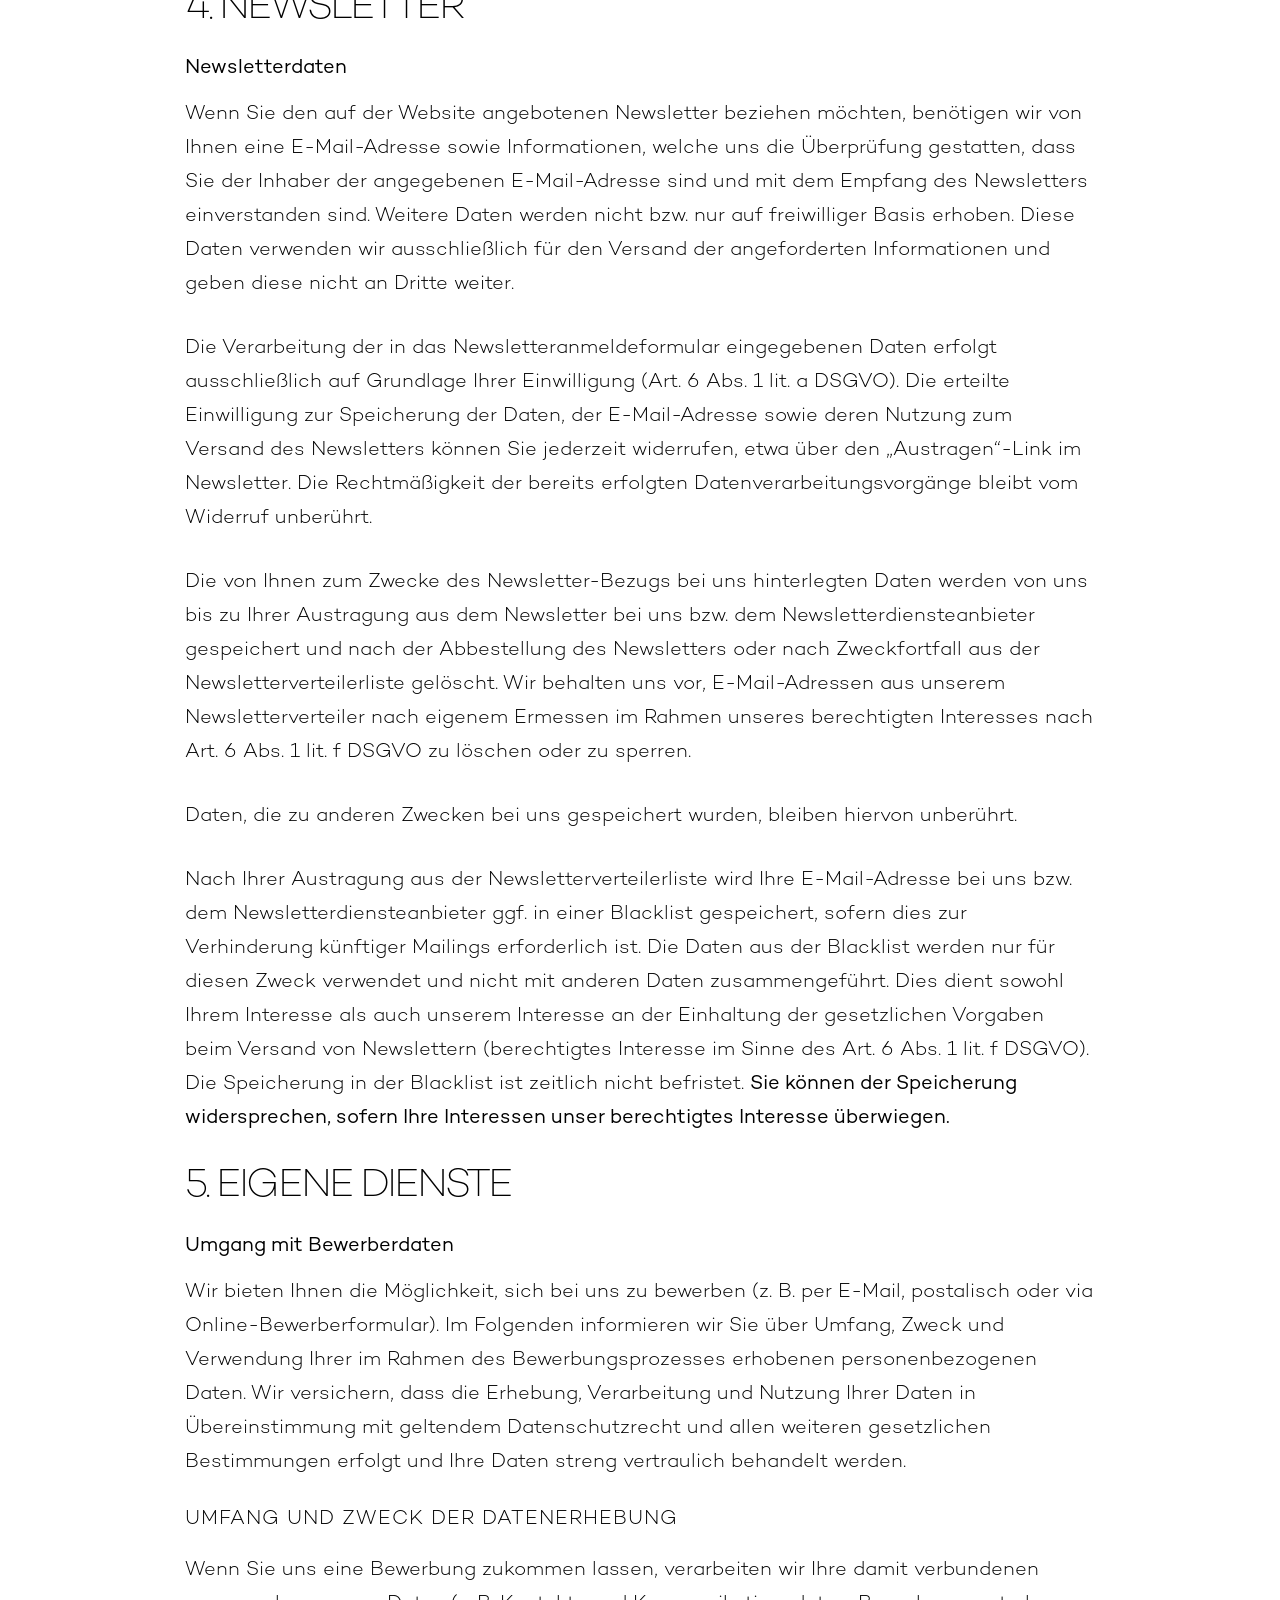
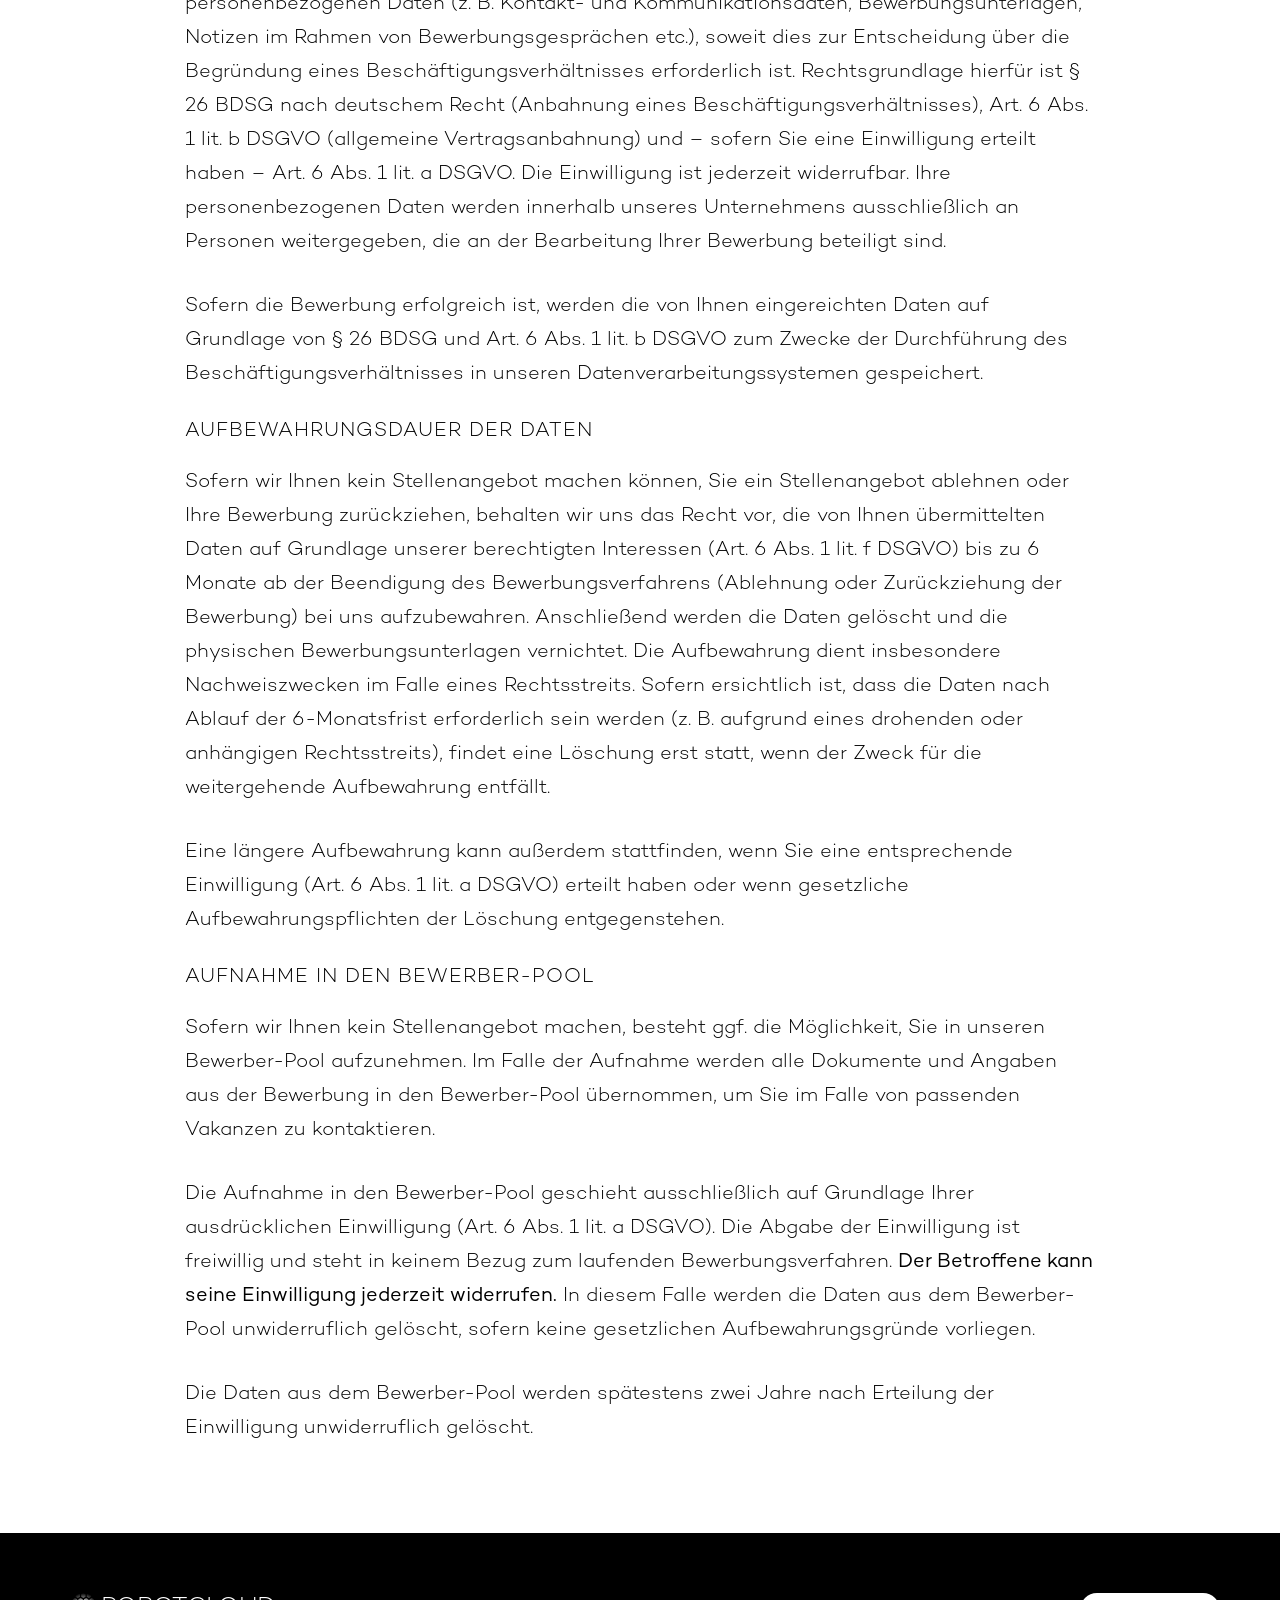
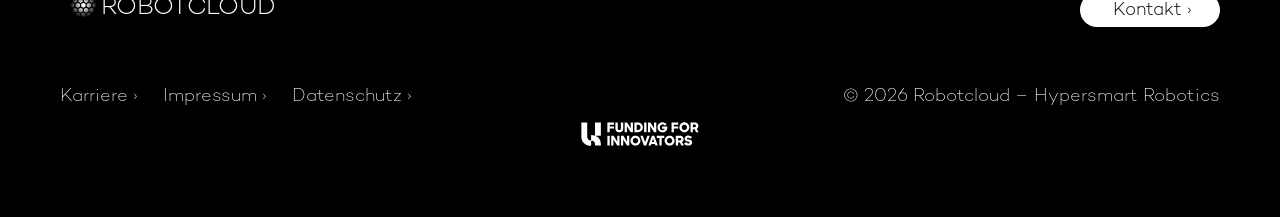
==== commit f65da619: "Datenschutzerklärung: Cloudflare Turnstile aufgenommen (DE/EN) Co-Authored-By: Claude Opus 5.5 <nore" ====
--- a/datenschutz/index.html
+++ b/datenschutz/index.html
@@ -176,6 +176,10 @@
 <h2>3. Datenerfassung auf dieser Website</h2>
 <h3>Keine Cookies und keine Analyse-Tools</h3>
 <p>Diese Website setzt keine Cookies und verwendet keine Analyse-Tools. Eine Einwilligung ist daf&uuml;r nicht erforderlich.</p>
+<h3>Cloudflare Turnstile</h3>
+<p>Auf den Seiten dieser Website ist der Dienst Cloudflare Turnstile eingebunden. Anbieter ist die Cloudflare, Inc., 101 Townsend St, San Francisco, CA 94107, USA. Turnstile unterscheidet menschliche Besucher von automatisierten Zugriffen und soll die Website und ihre Formulare vor Missbrauch und Spam sch&uuml;tzen.</p>
+<p>Beim Aufruf einer Seite wird das Skript von Servern von Cloudflare geladen. Dabei verarbeitet Cloudflare technische Merkmale Ihrer Verbindung und Ihres Browsers, darunter Ihre IP-Adresse, den TLS-Fingerabdruck, den User-Agent und die Kennung dieser Website. Cloudflare nutzt diese Daten nach eigenen Angaben auch, um seine Bot-Erkennung zu verbessern, und ist daf&uuml;r selbst verantwortlich. Eine Speicherdauer nennt Cloudflare in seinem Turnstile-Datenschutzhinweis nicht.</p>
+<p>Rechtsgrundlage ist Art. 6 Abs. 1 lit. f DSGVO. Unser berechtigtes Interesse liegt im Schutz dieser Website vor Missbrauch und automatisierten Zugriffen. Dabei k&ouml;nnen Daten in die USA &uuml;bertragen werden. Cloudflare nimmt am EU-U.S. Data Privacy Framework teil. Weitere Informationen: <a href="https://www.cloudflare.com/turnstile-privacy-policy/" target="_blank" rel="noopener">Turnstile-Datenschutzhinweis</a> und <a href="https://www.cloudflare.com/privacypolicy/" target="_blank" rel="noopener">Datenschutzerkl&auml;rung von Cloudflare</a>.</p>
 <h2>4. Newsletter</h2>
 <h3>Newsletter&shy;daten</h3>
 <p>Wenn Sie den auf der Website angebotenen Newsletter beziehen m&ouml;chten, ben&ouml;tigen wir von Ihnen eine E-Mail-Adresse sowie Informationen, welche uns die &Uuml;berpr&uuml;fung gestatten, dass Sie der Inhaber der angegebenen E-Mail-Adresse sind und mit dem Empfang des Newsletters einverstanden sind. Weitere Daten werden nicht bzw. nur auf freiwilliger Basis erhoben. Diese Daten verwenden wir ausschlie&szlig;lich f&uuml;r den Versand der angeforderten Informationen und geben diese nicht an Dritte weiter.</p>
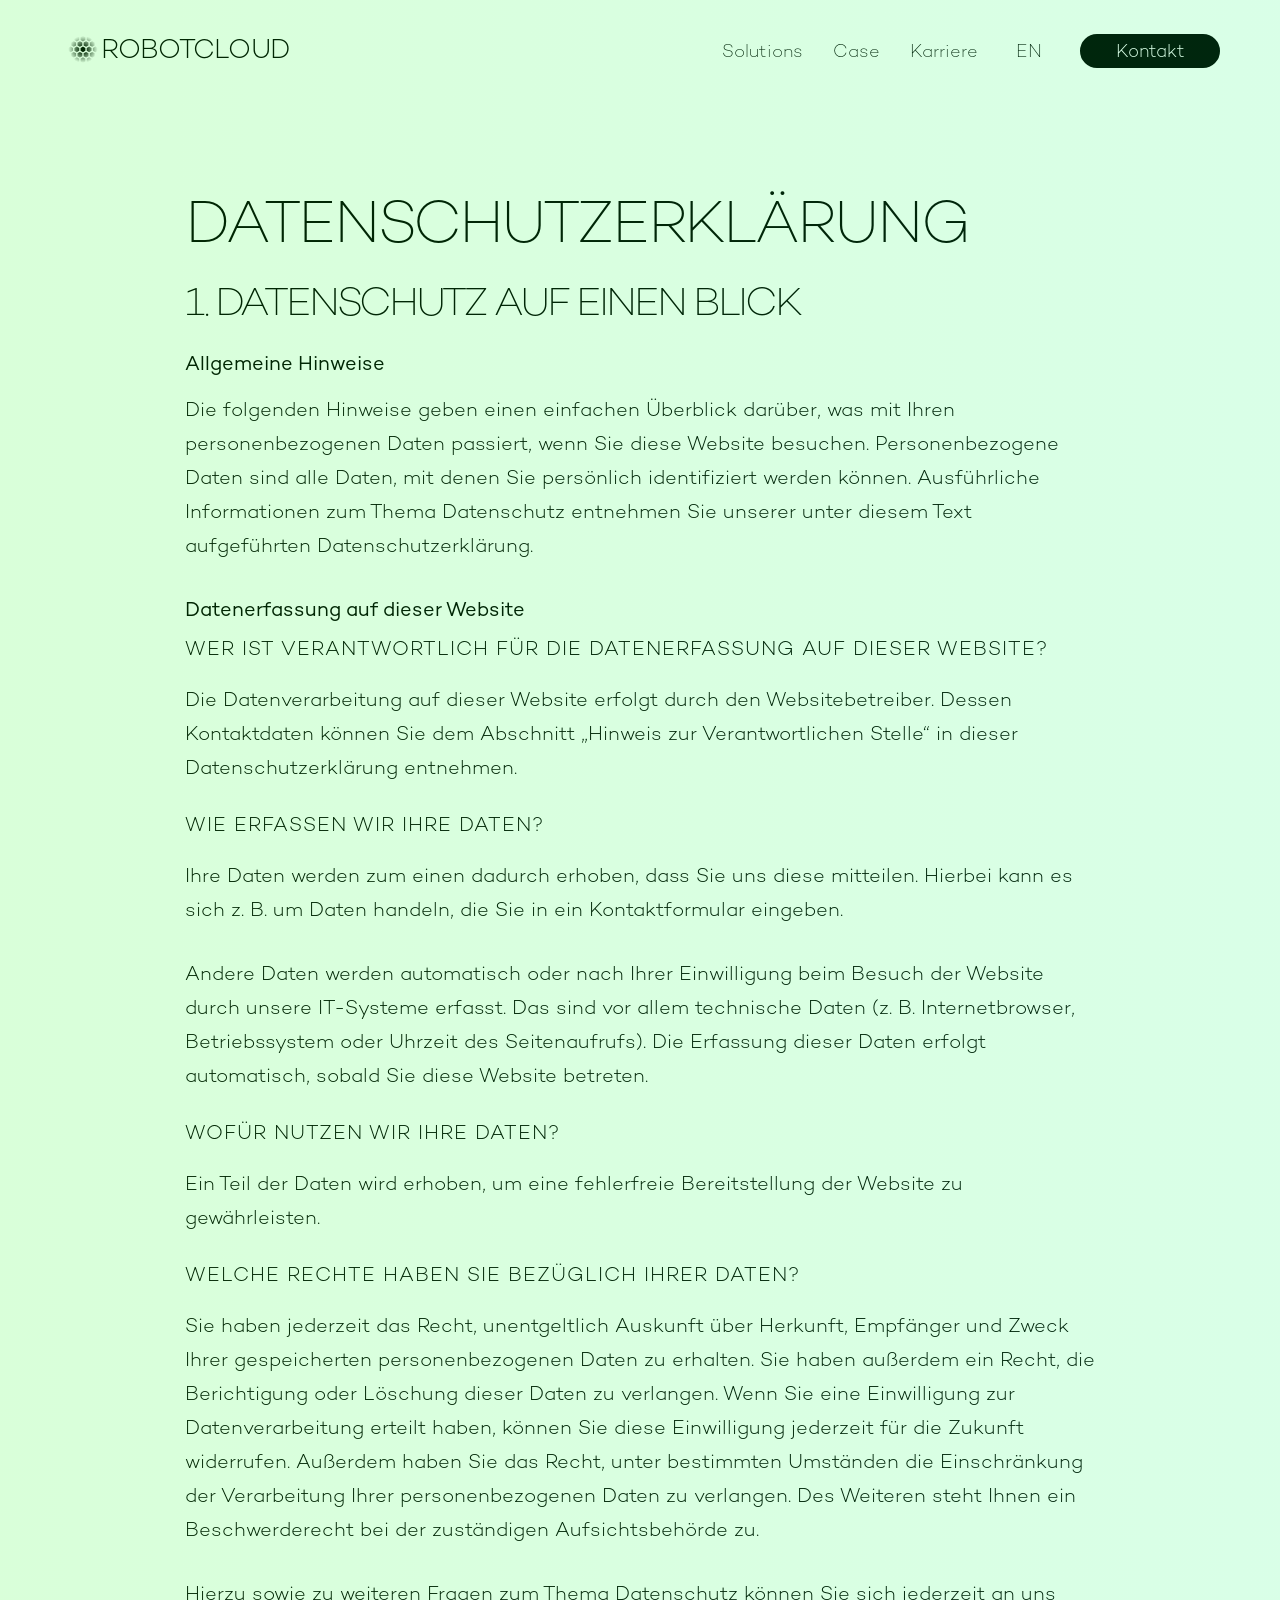
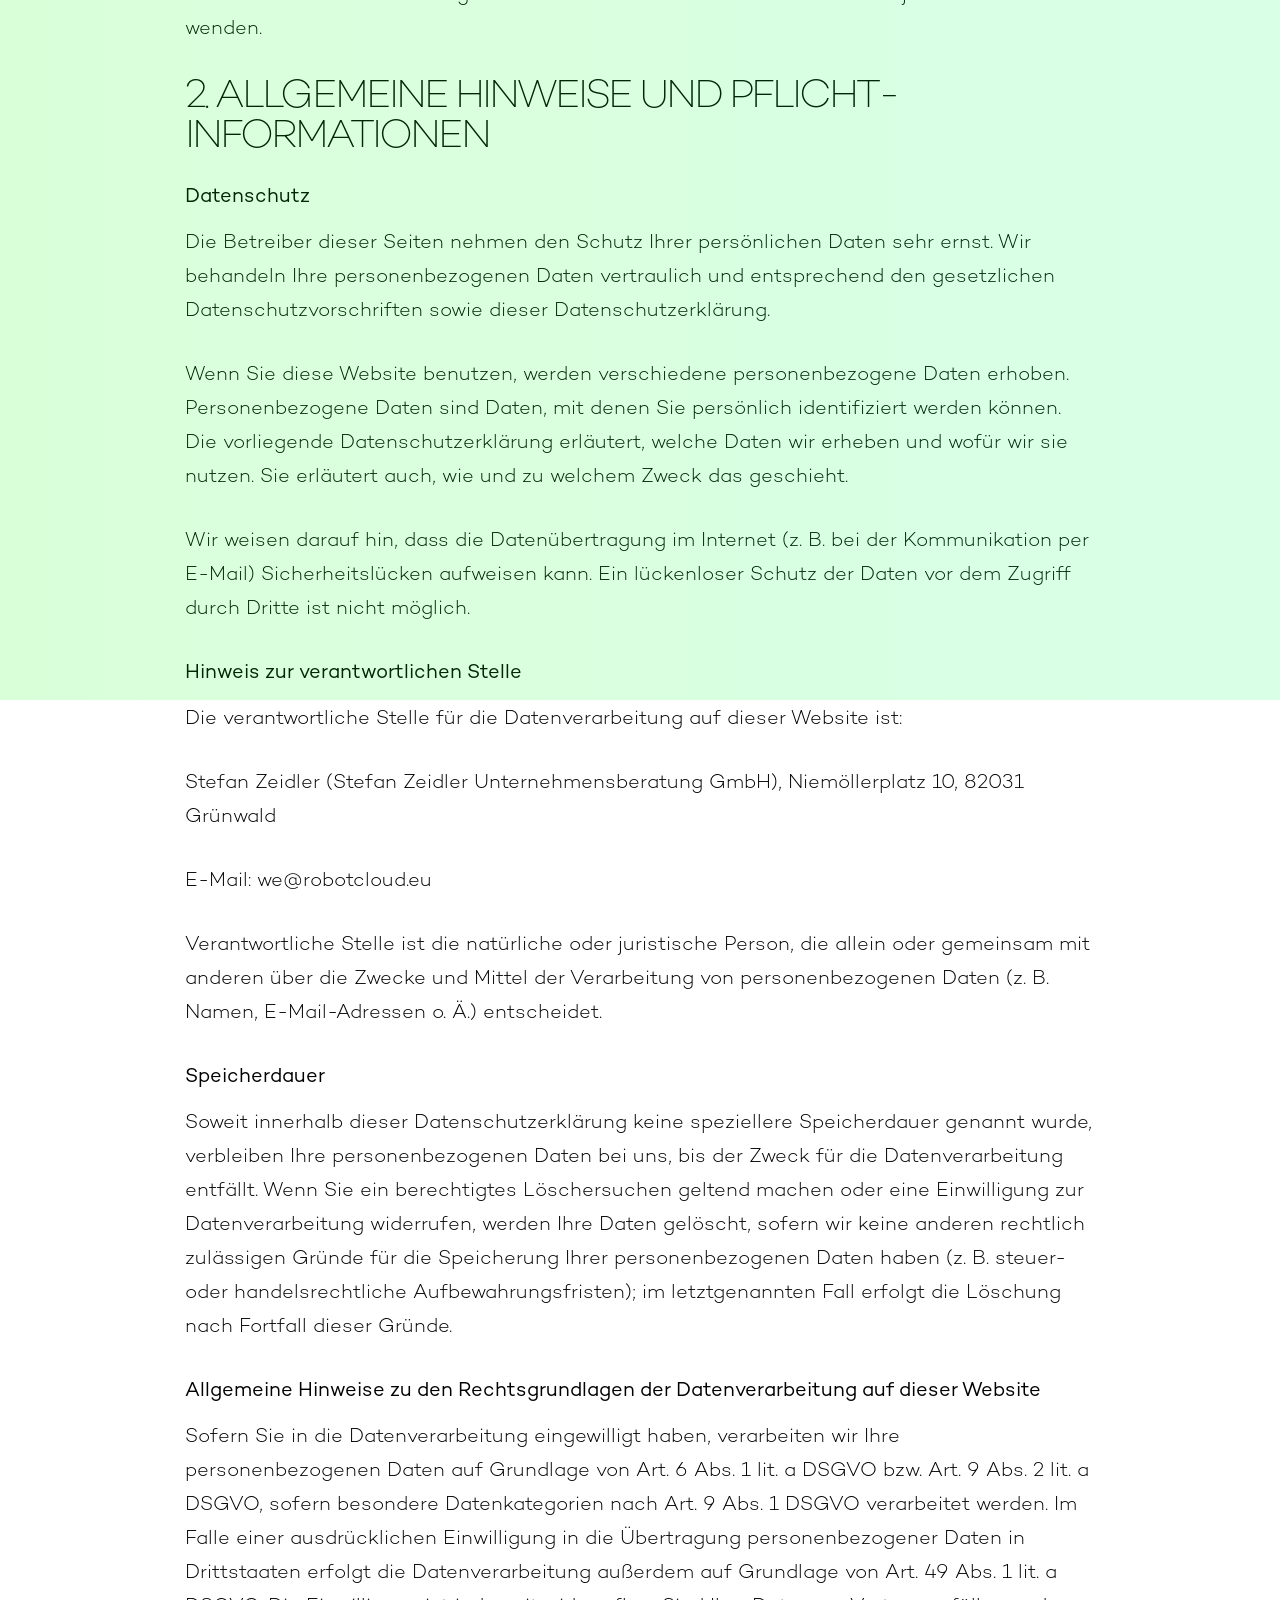
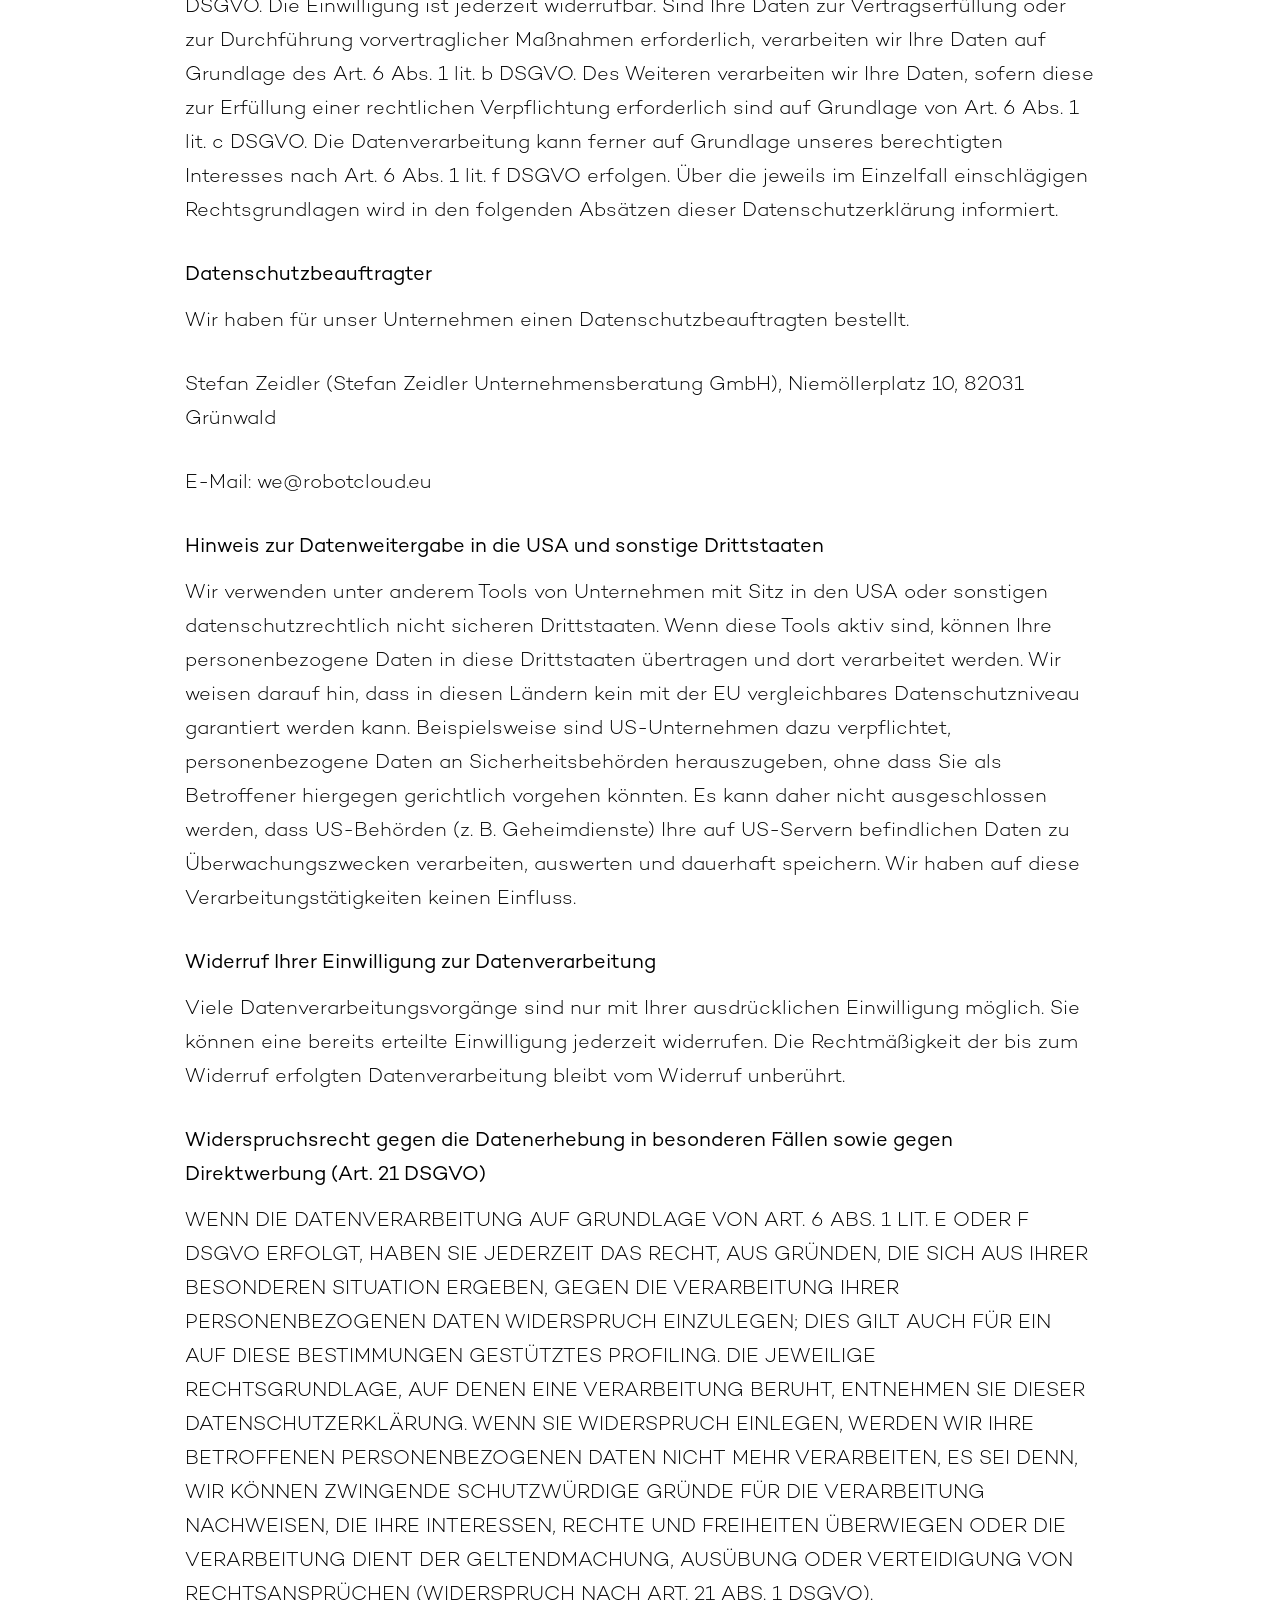
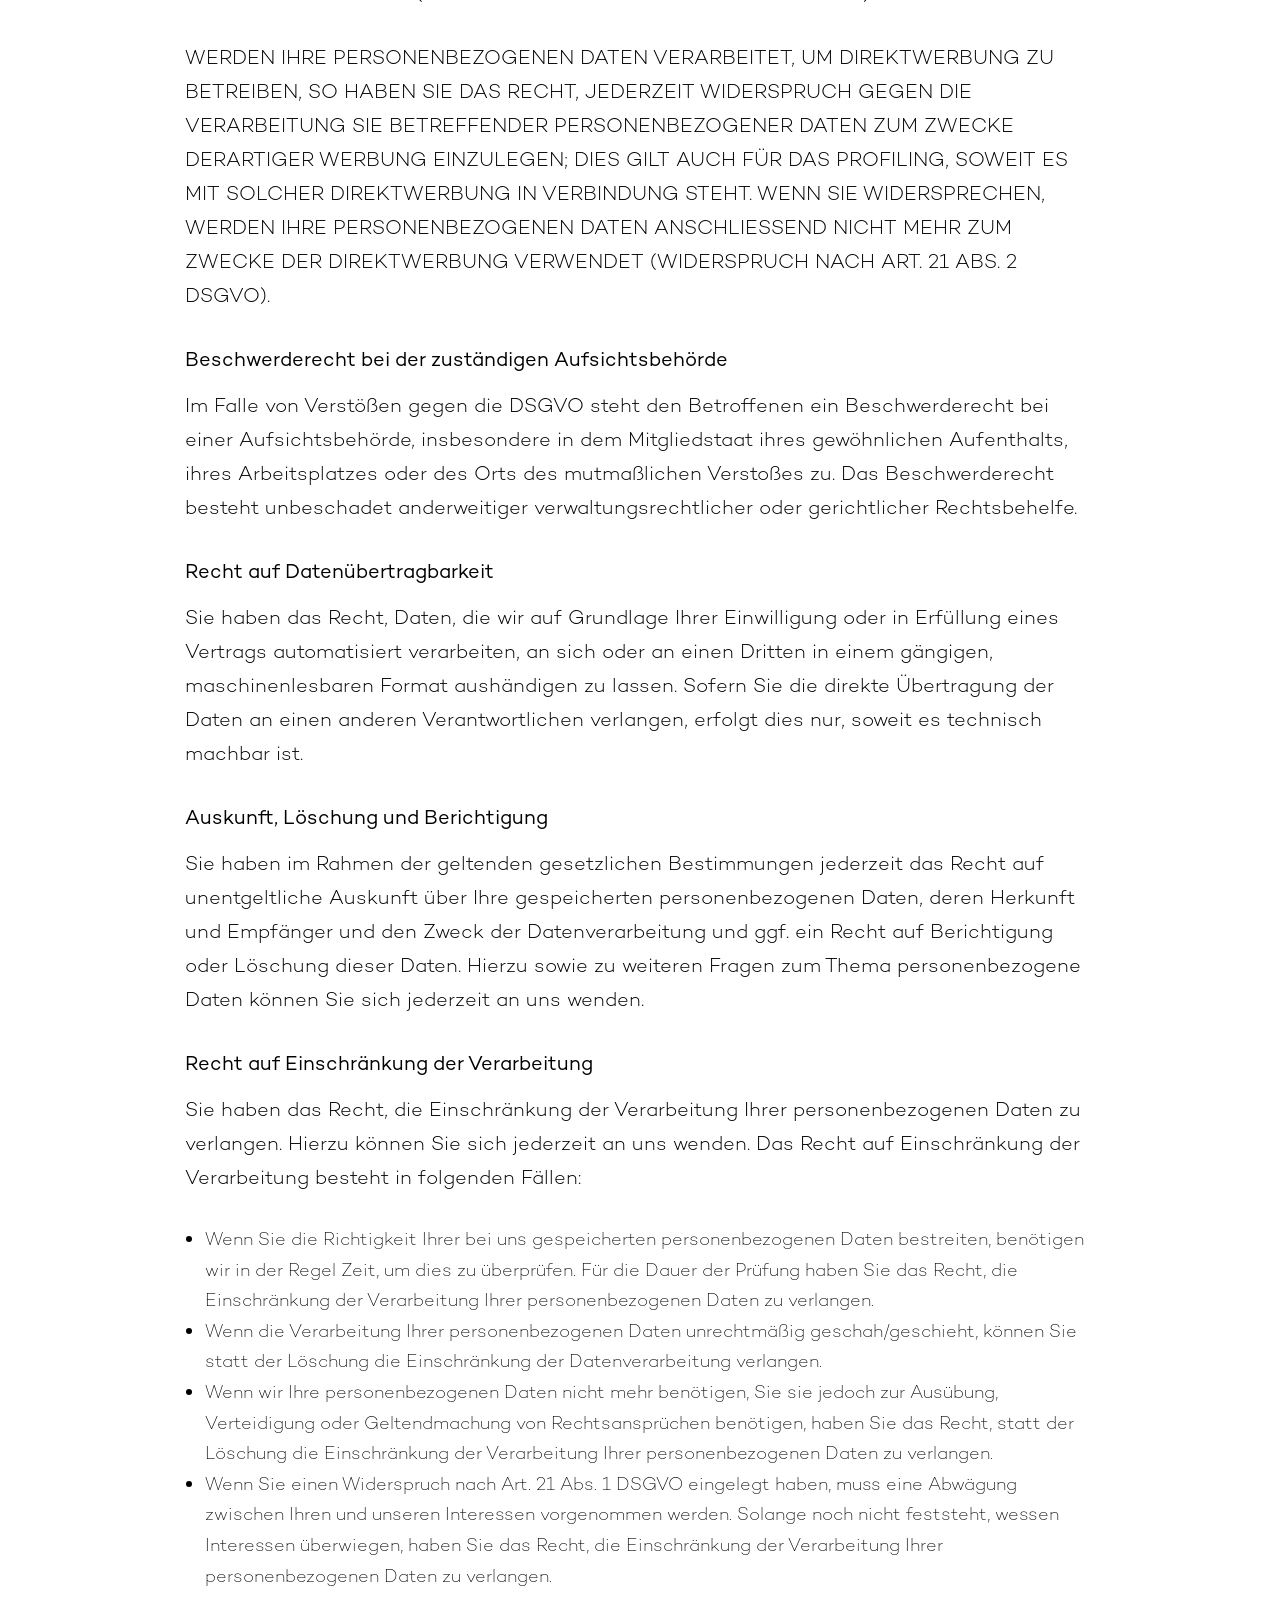
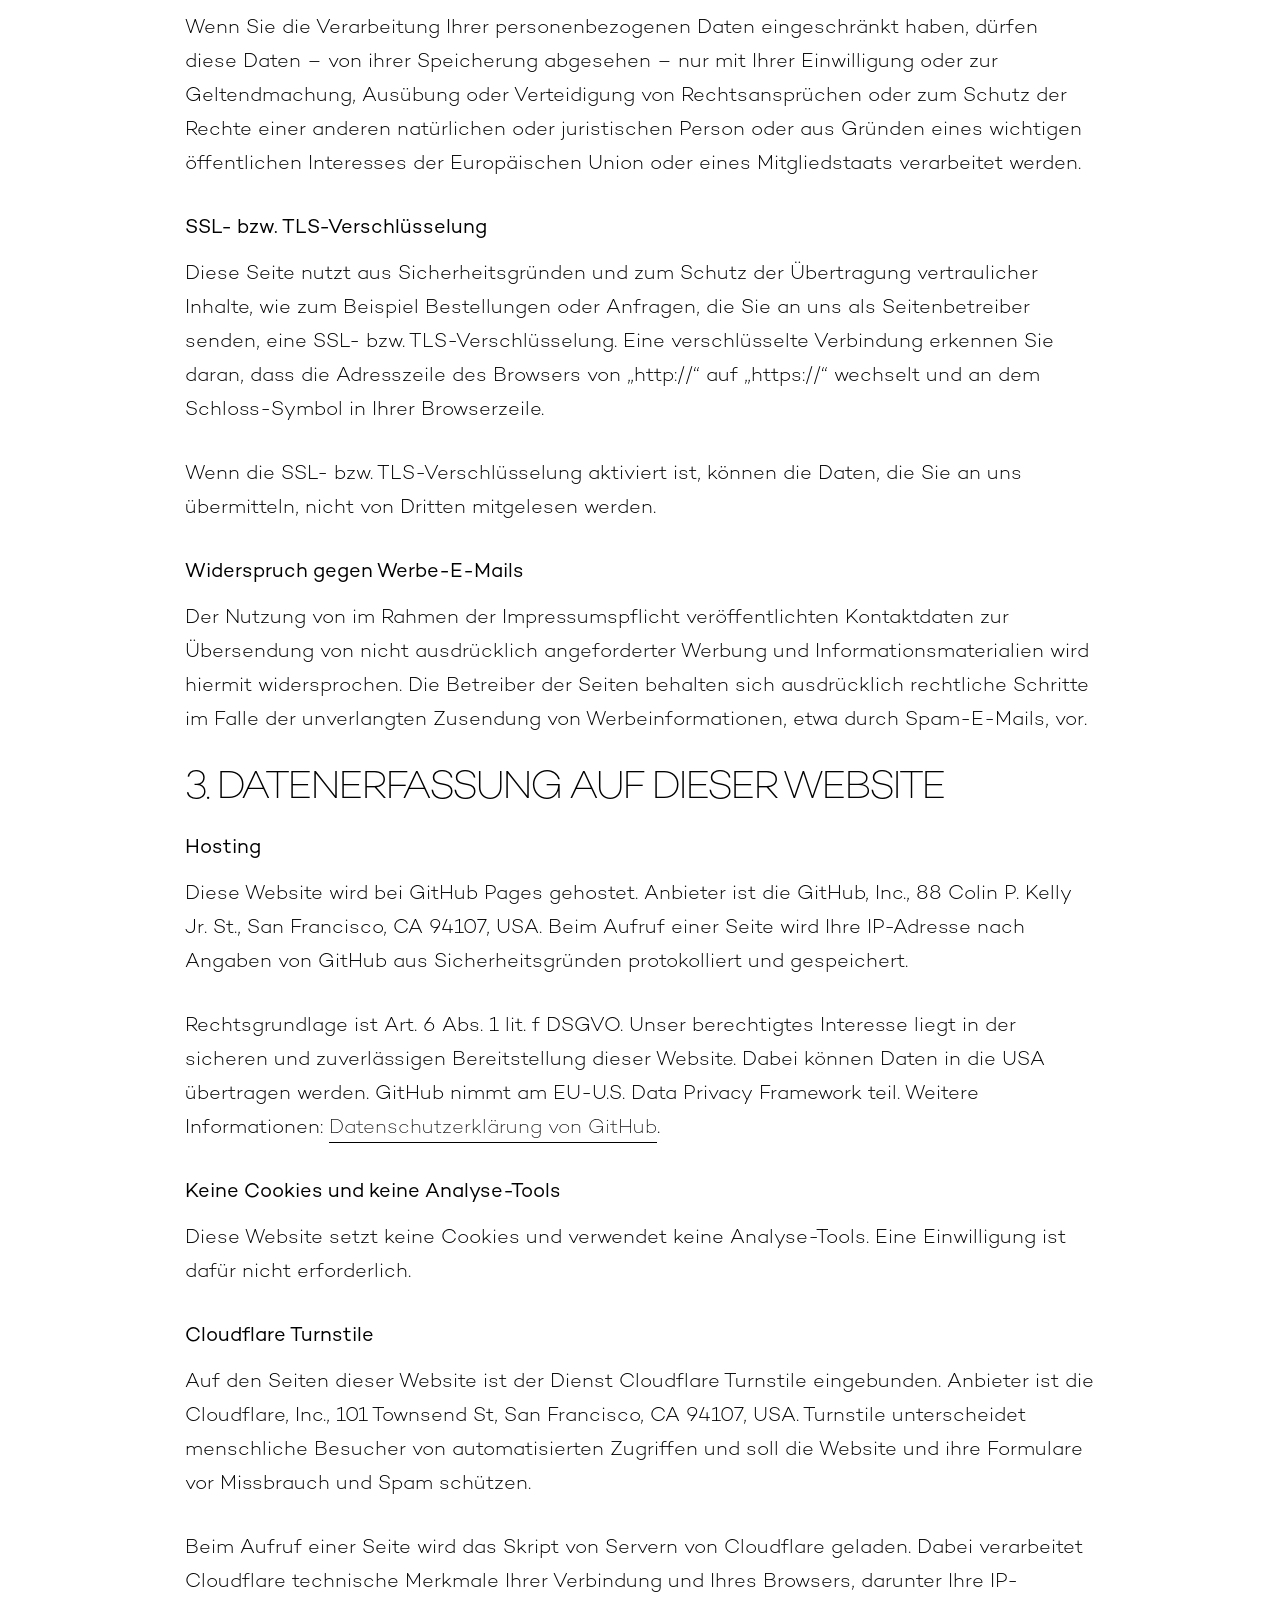
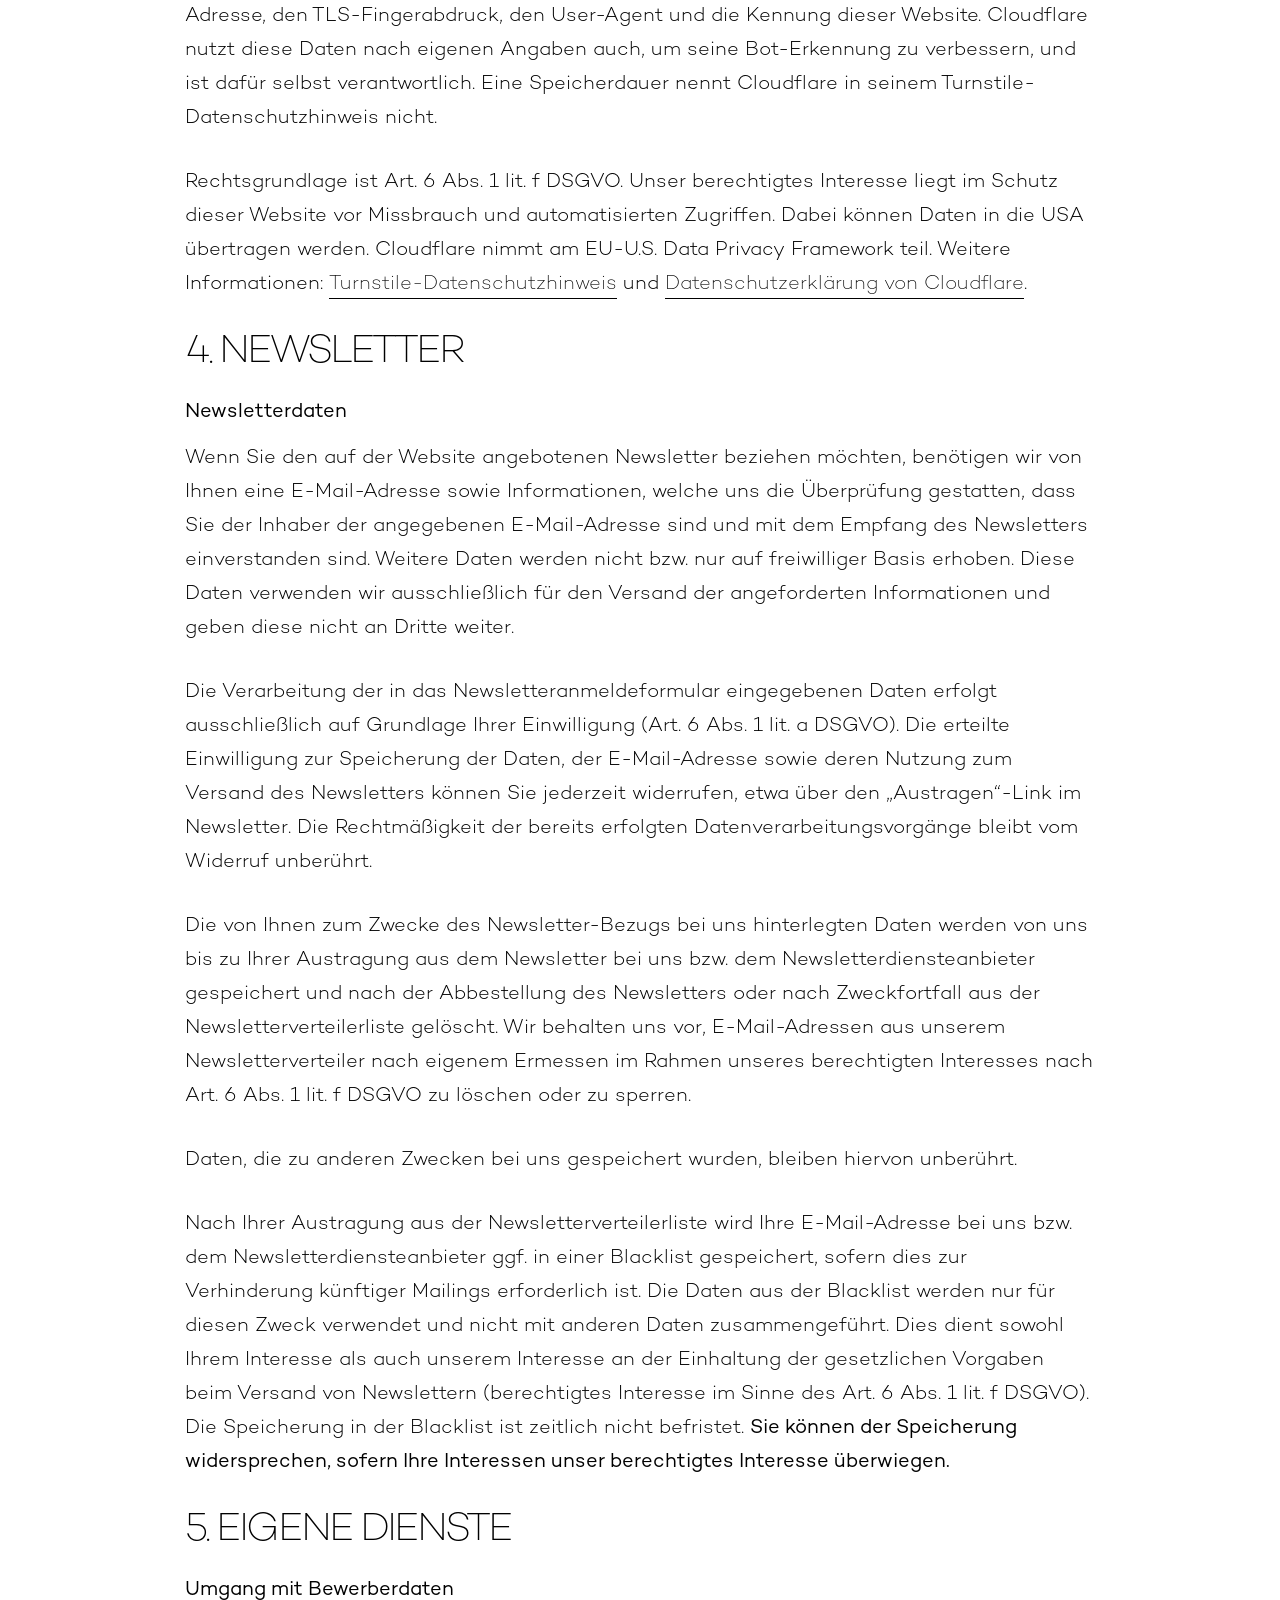
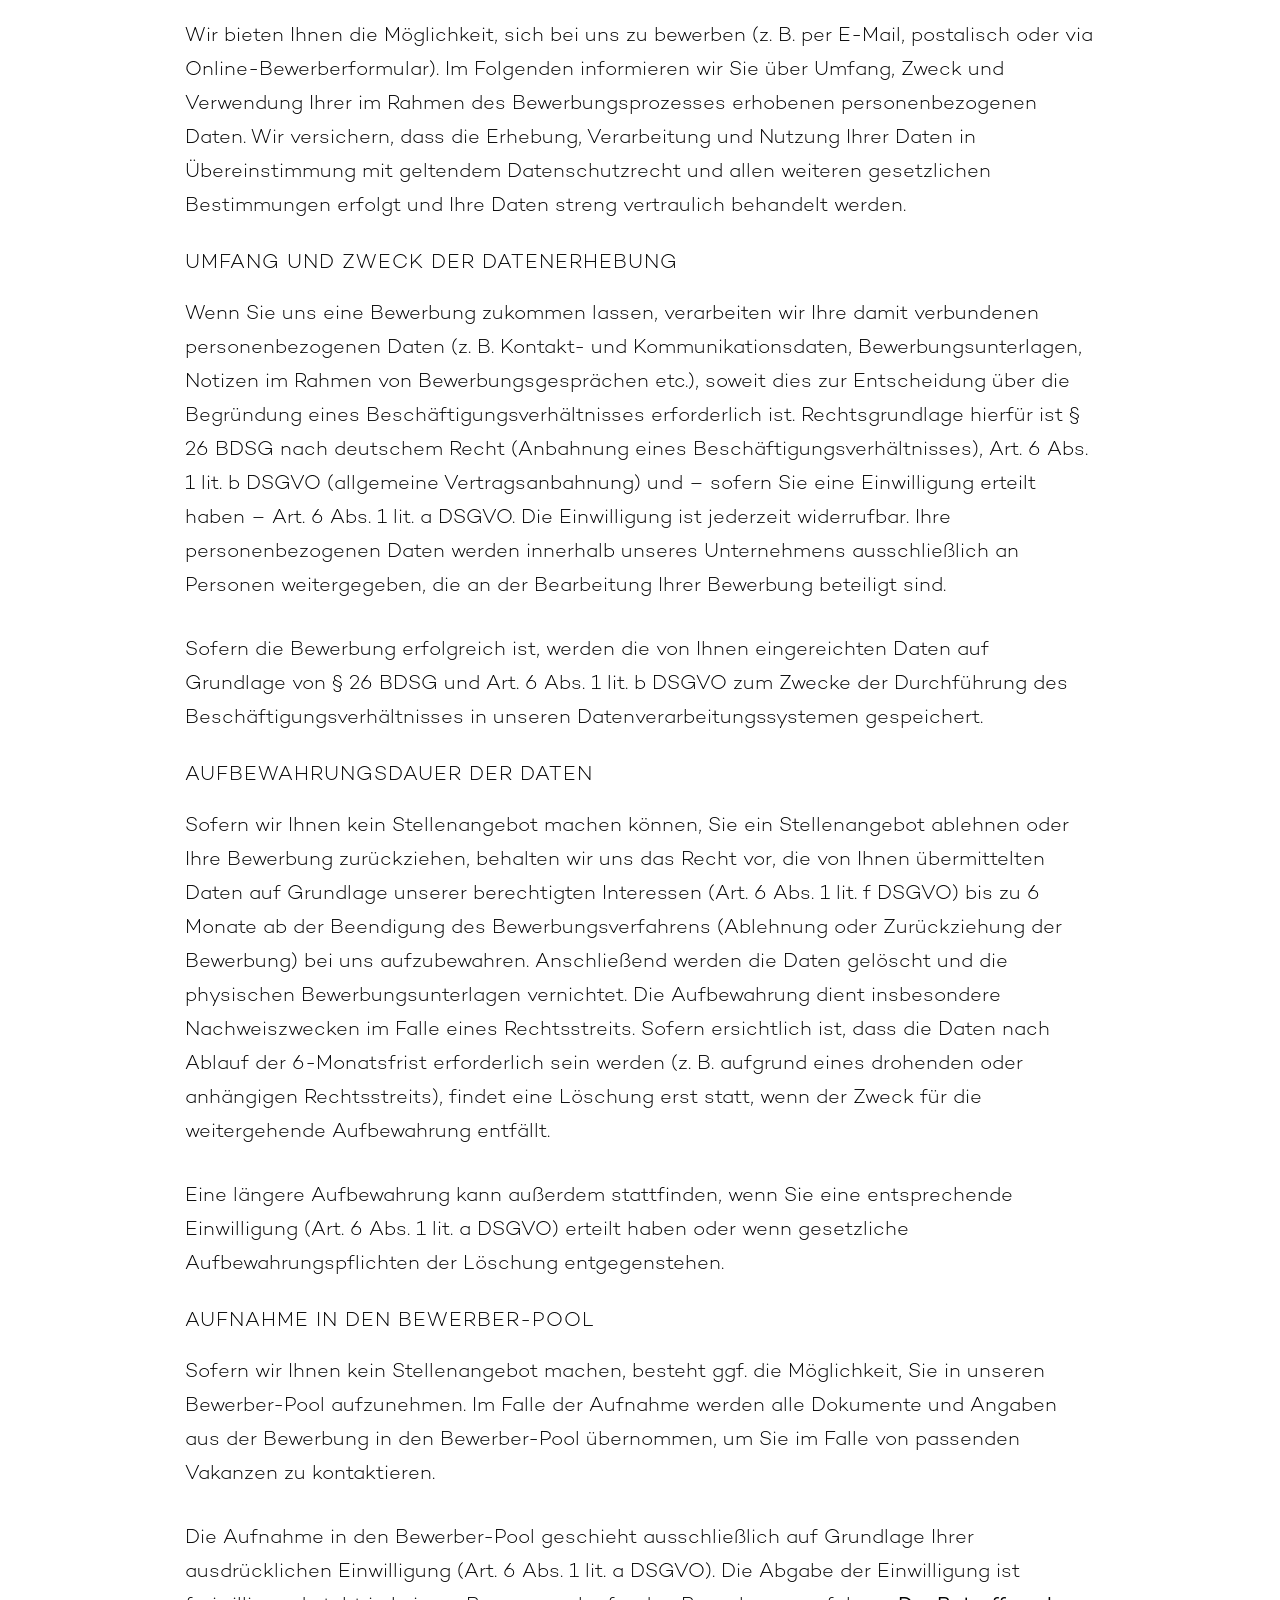
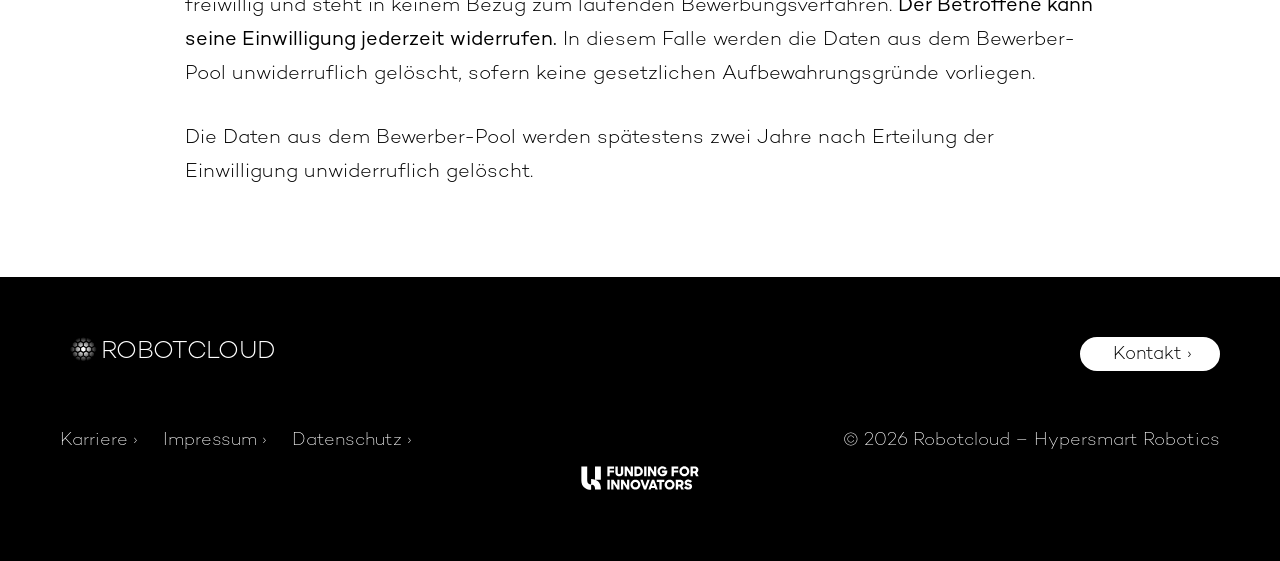
==== commit 30595a70: "Datenschutzerklärung: Hosting bei GitHub Pages aufgenommen (DE/EN) Co-Authored-By: Claude Opus 5.5 <" ====
--- a/datenschutz/index.html
+++ b/datenschutz/index.html
@@ -174,6 +174,9 @@
 <h3>Widerspruch gegen Werbe-E-Mails</h3>
 <p>Der Nutzung von im Rahmen der Impressumspflicht ver&ouml;ffentlichten Kontaktdaten zur &Uuml;bersendung von nicht ausdr&uuml;cklich angeforderter Werbung und Informationsmaterialien wird hiermit widersprochen. Die Betreiber der Seiten behalten sich ausdr&uuml;cklich rechtliche Schritte im Falle der unverlangten Zusendung von Werbeinformationen, etwa durch Spam-E-Mails, vor.</p>
 <h2>3. Datenerfassung auf dieser Website</h2>
+<h3>Hosting</h3>
+<p>Diese Website wird bei GitHub Pages gehostet. Anbieter ist die GitHub, Inc., 88 Colin P. Kelly Jr. St., San Francisco, CA 94107, USA. Beim Aufruf einer Seite wird Ihre IP-Adresse nach Angaben von GitHub aus Sicherheitsgr&uuml;nden protokolliert und gespeichert.</p>
+<p>Rechtsgrundlage ist Art. 6 Abs. 1 lit. f DSGVO. Unser berechtigtes Interesse liegt in der sicheren und zuverl&auml;ssigen Bereitstellung dieser Website. Dabei k&ouml;nnen Daten in die USA &uuml;bertragen werden. GitHub nimmt am EU-U.S. Data Privacy Framework teil. Weitere Informationen: <a href="https://docs.github.com/de/site-policy/privacy-policies/github-general-privacy-statement" target="_blank" rel="noopener">Datenschutzerkl&auml;rung von GitHub</a>.</p>
 <h3>Keine Cookies und keine Analyse-Tools</h3>
 <p>Diese Website setzt keine Cookies und verwendet keine Analyse-Tools. Eine Einwilligung ist daf&uuml;r nicht erforderlich.</p>
 <h3>Cloudflare Turnstile</h3>
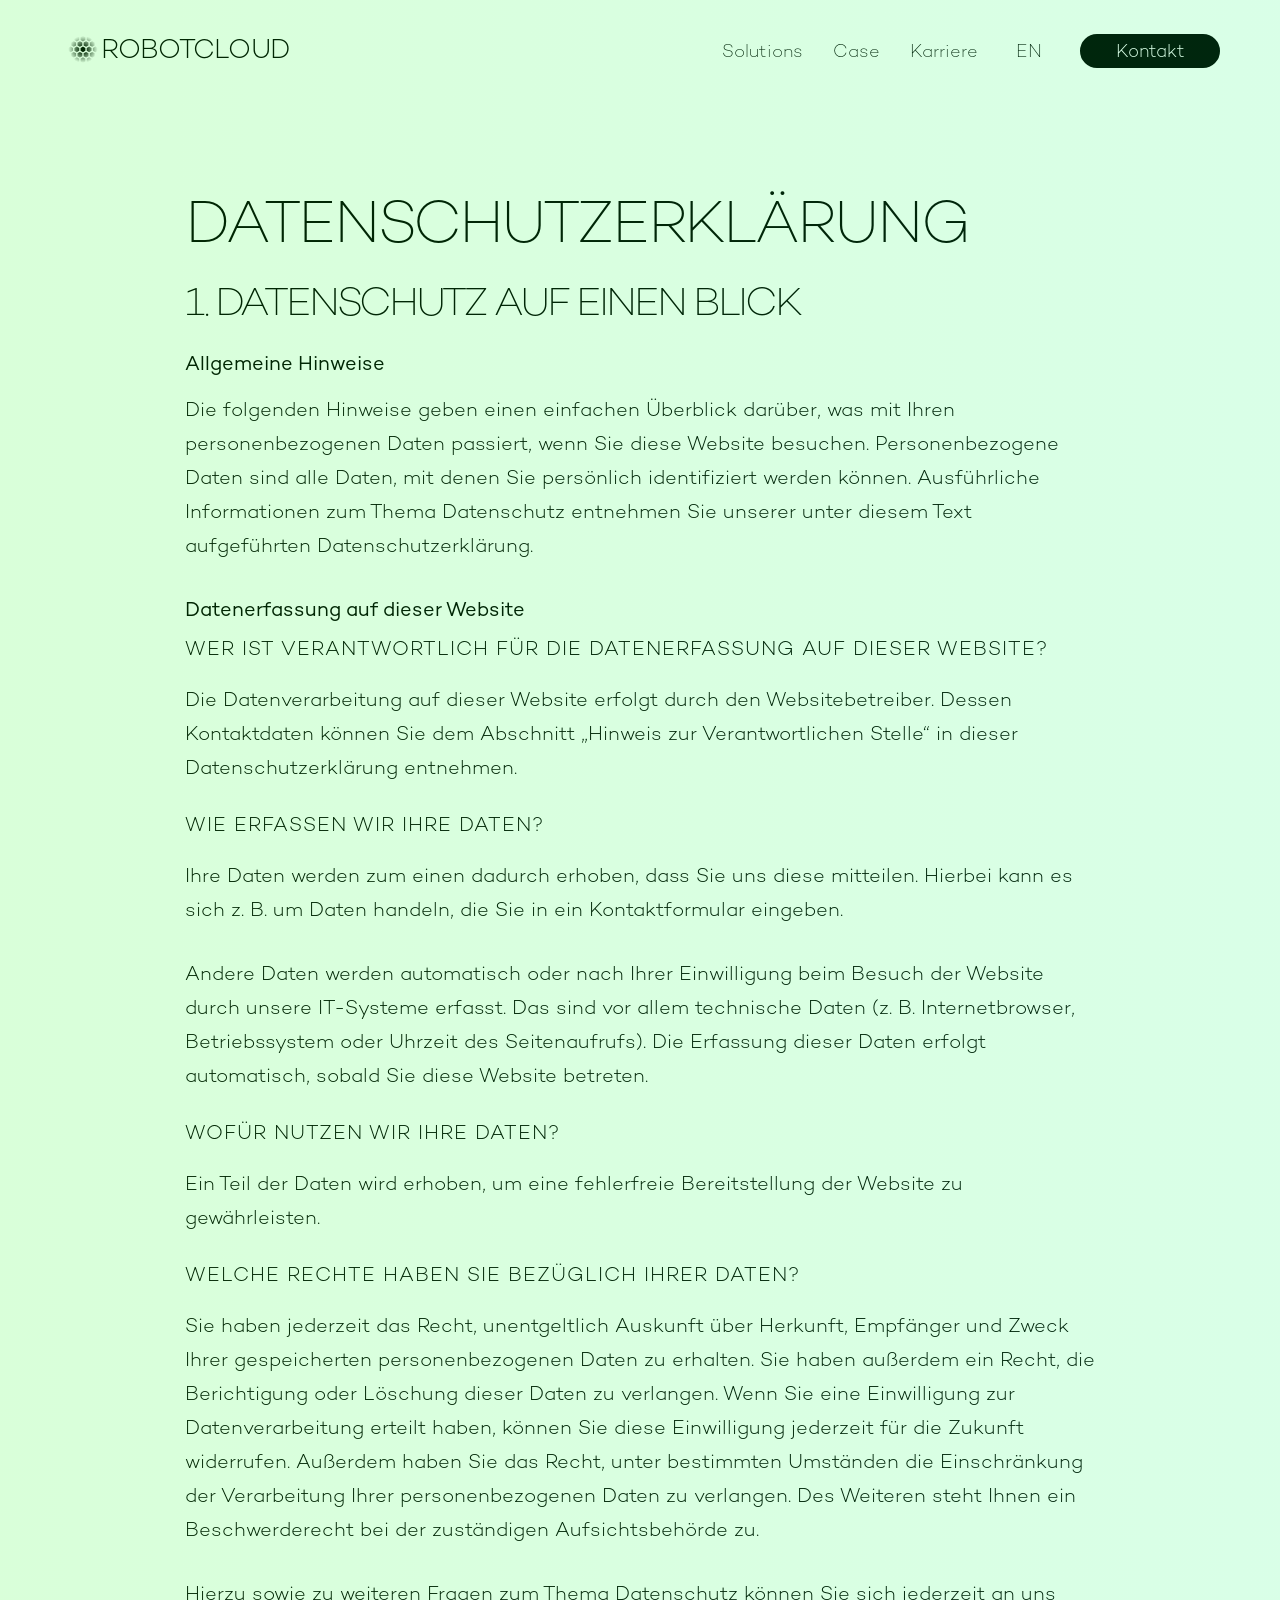
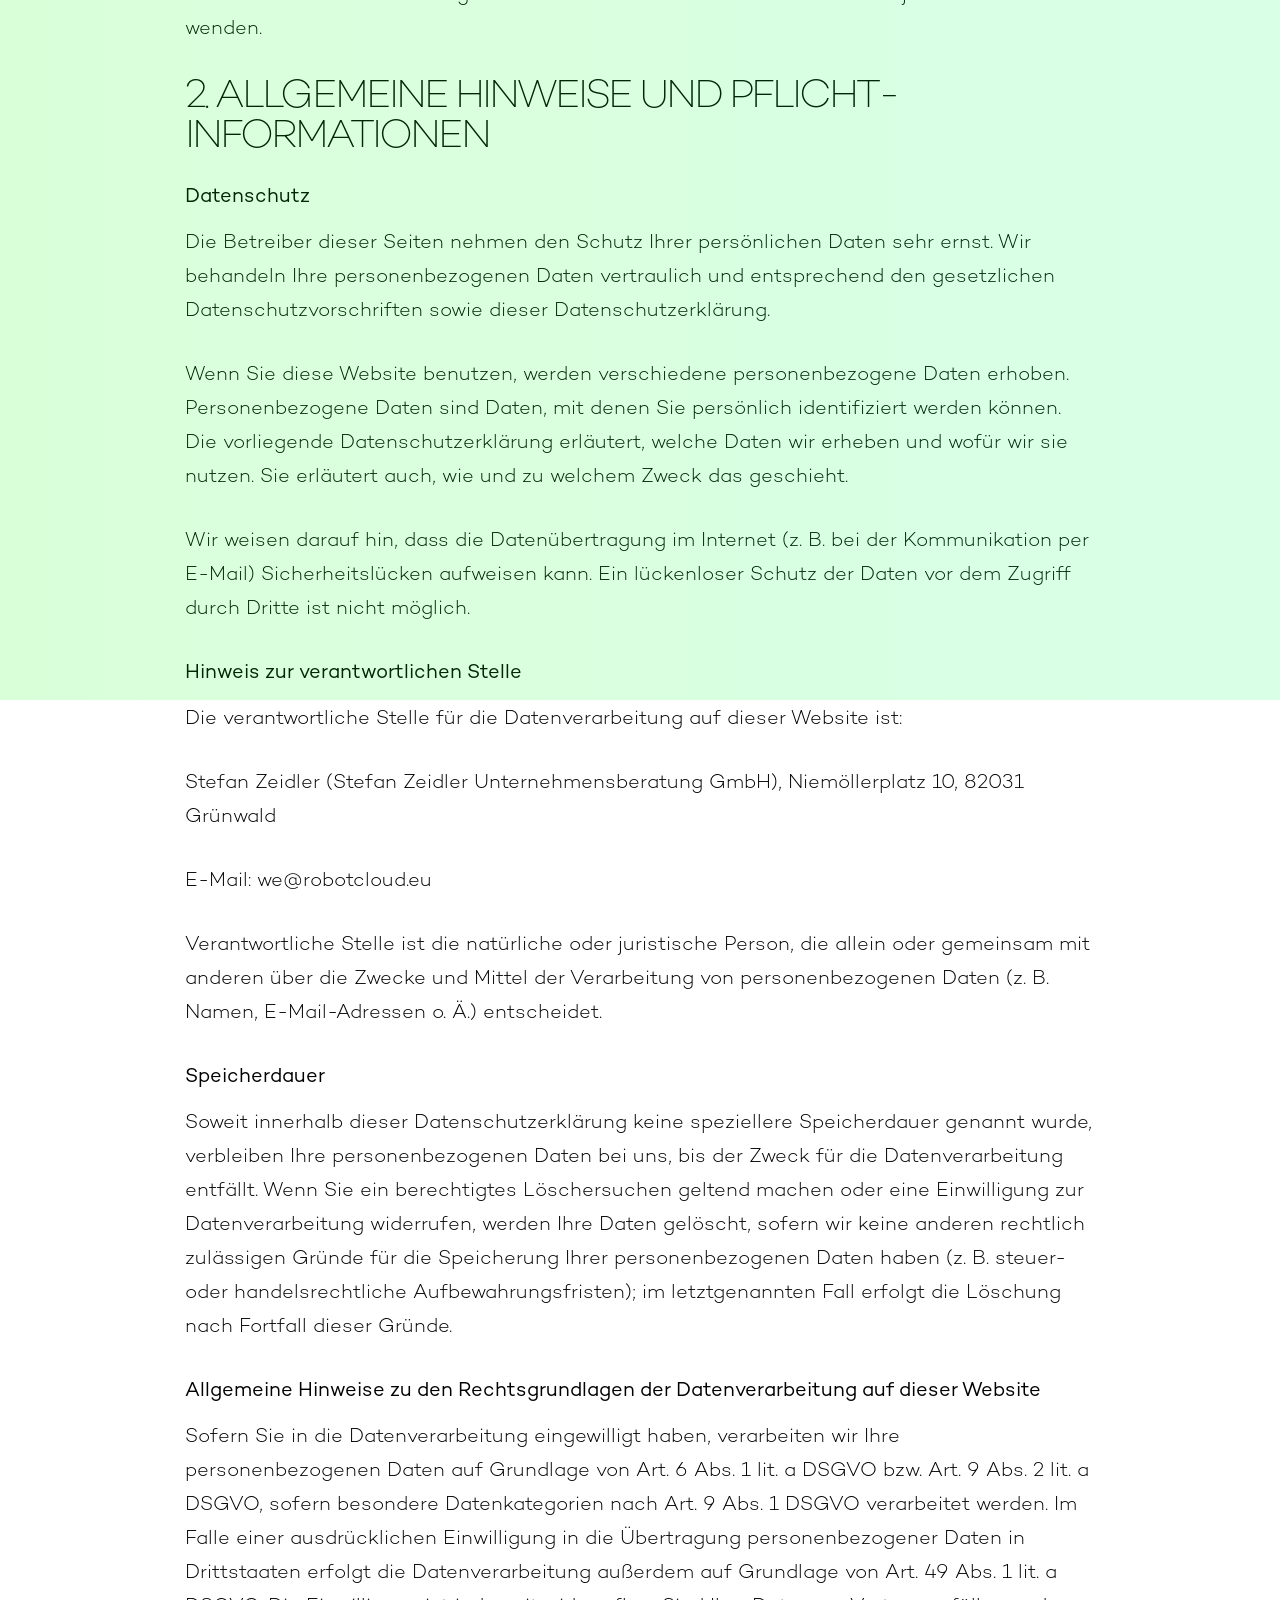
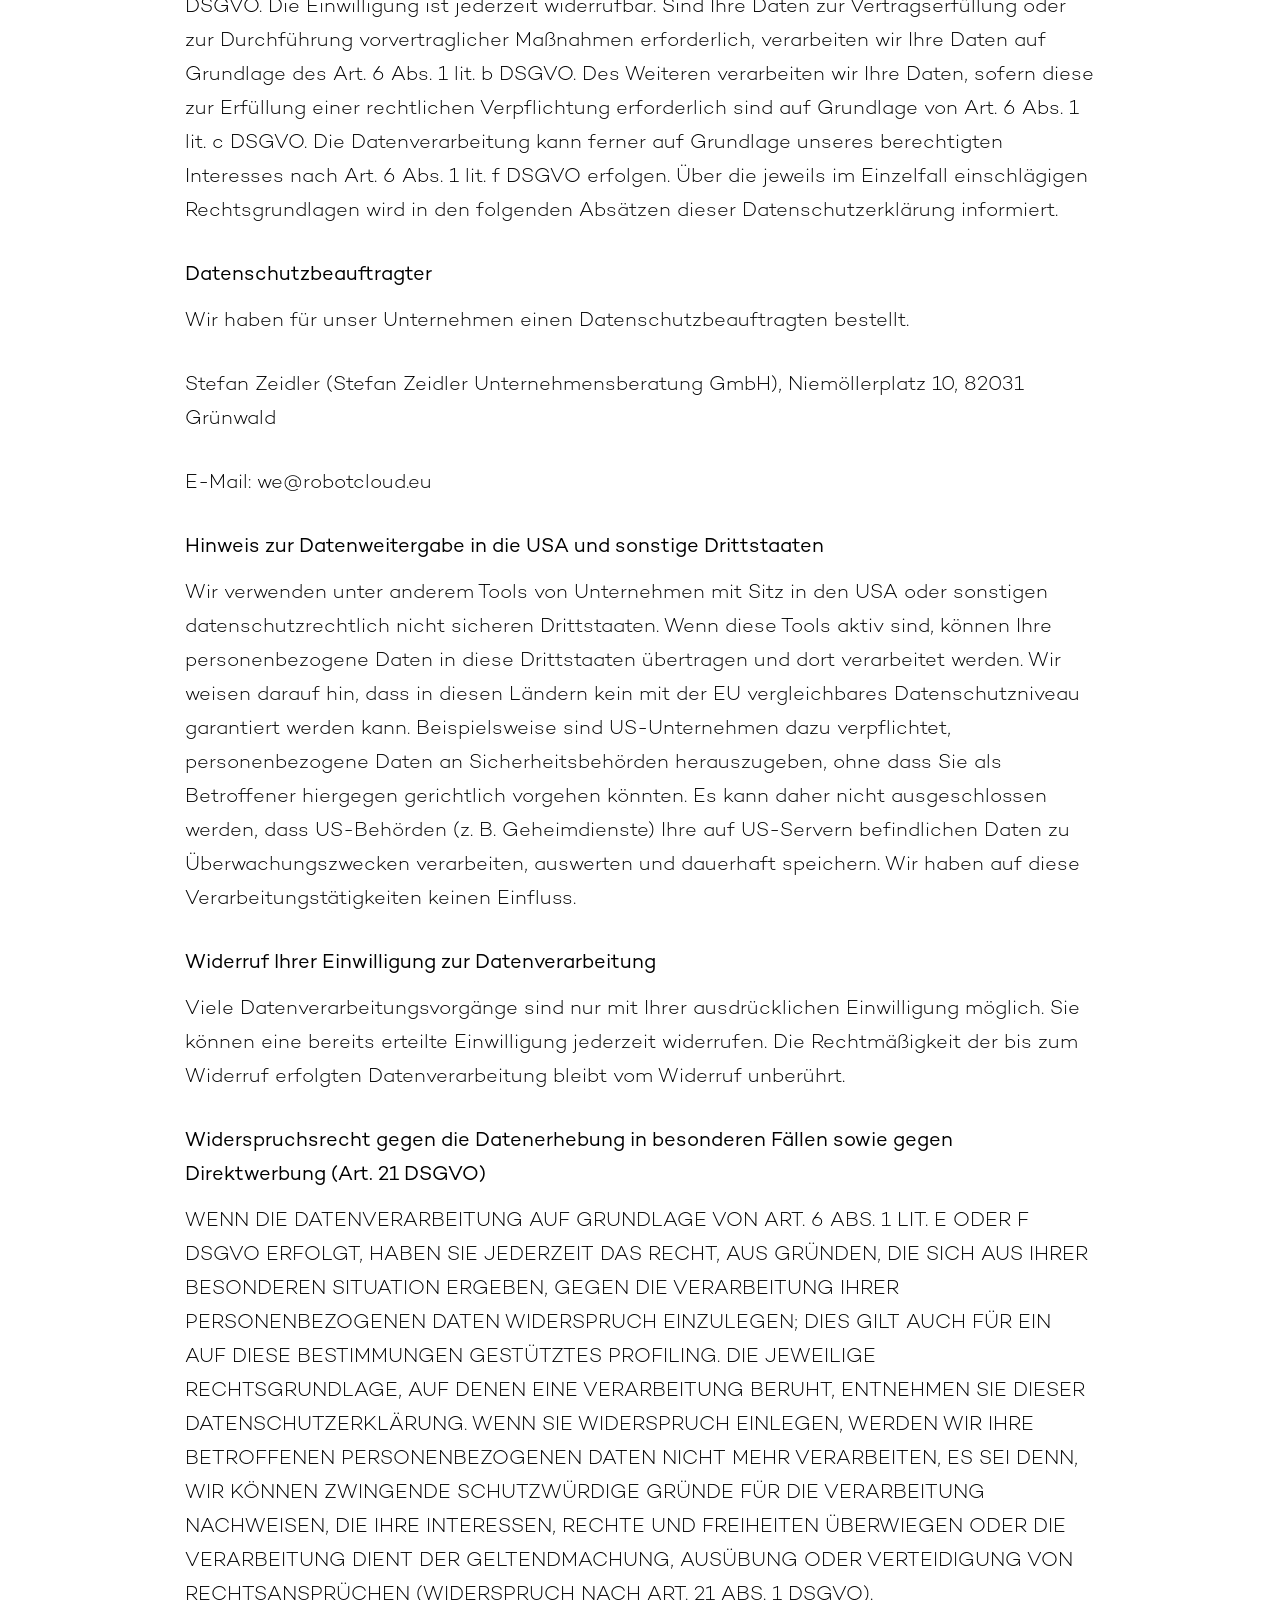
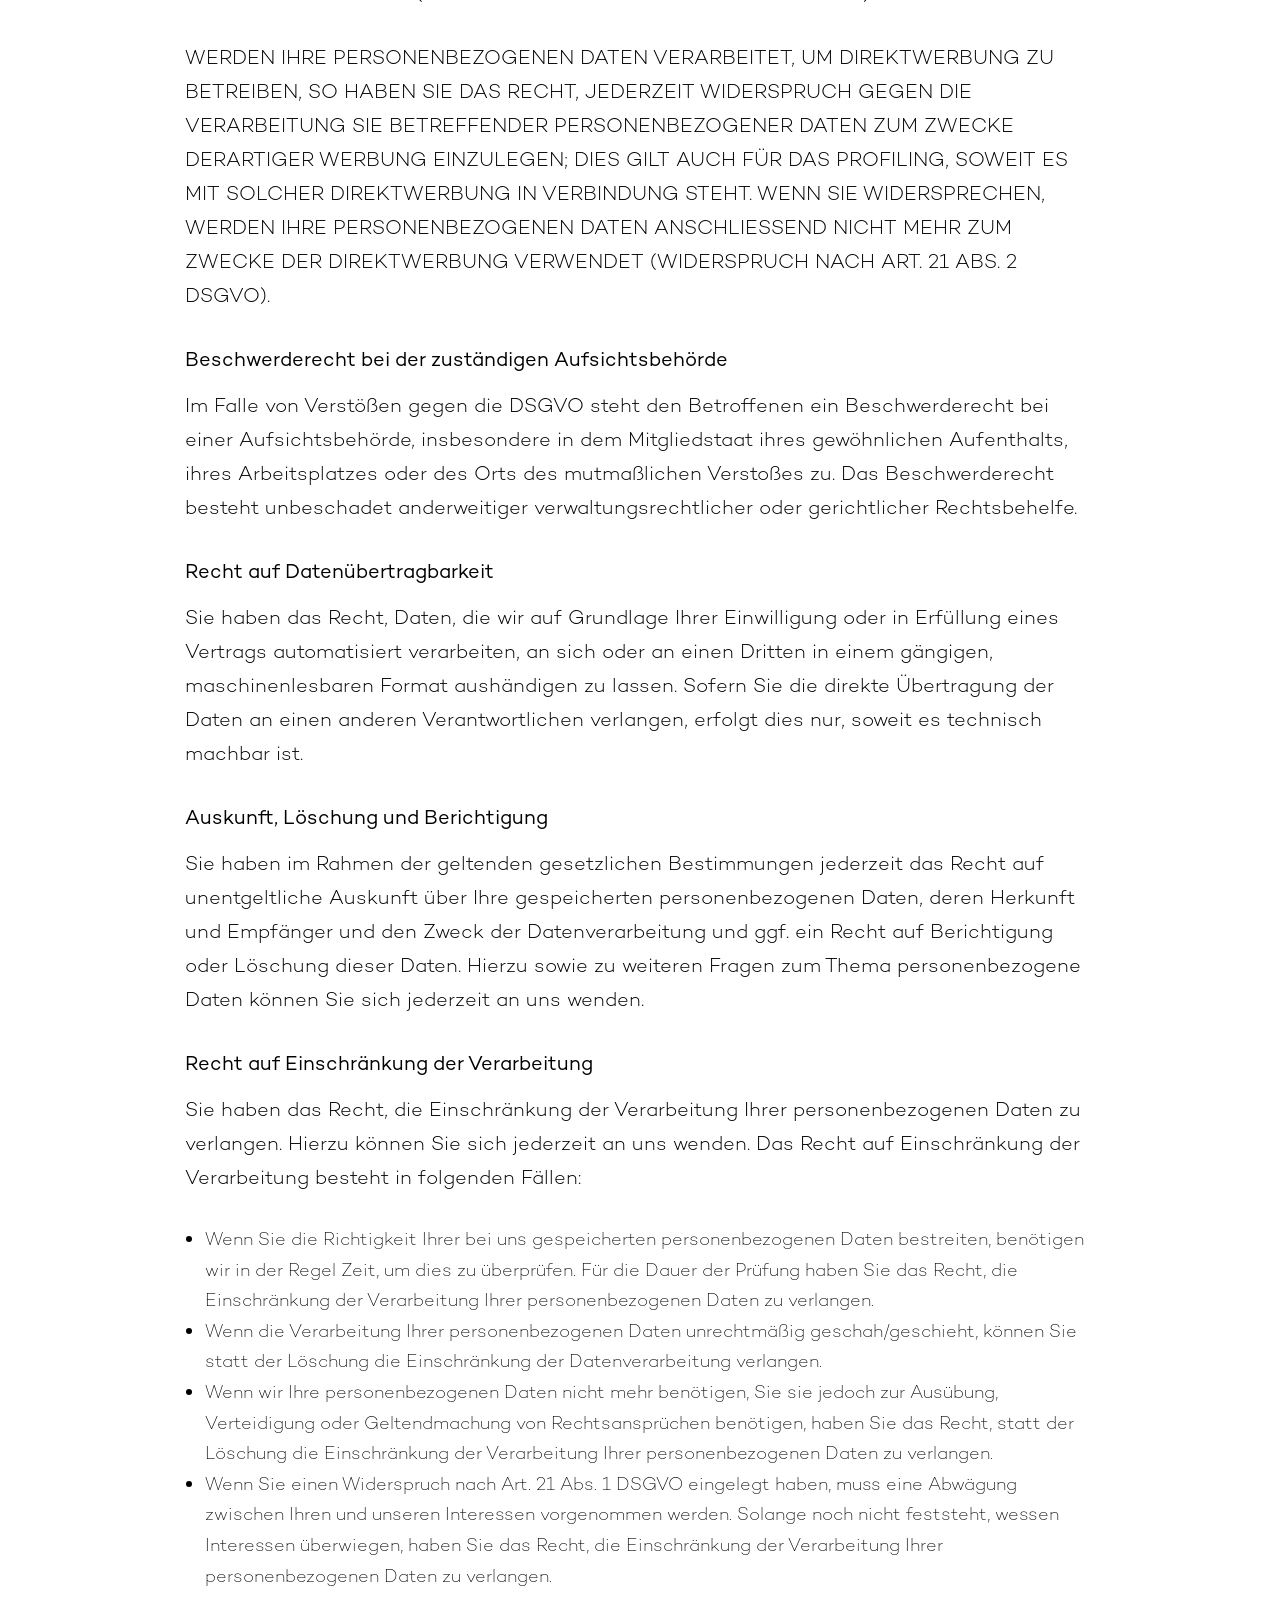
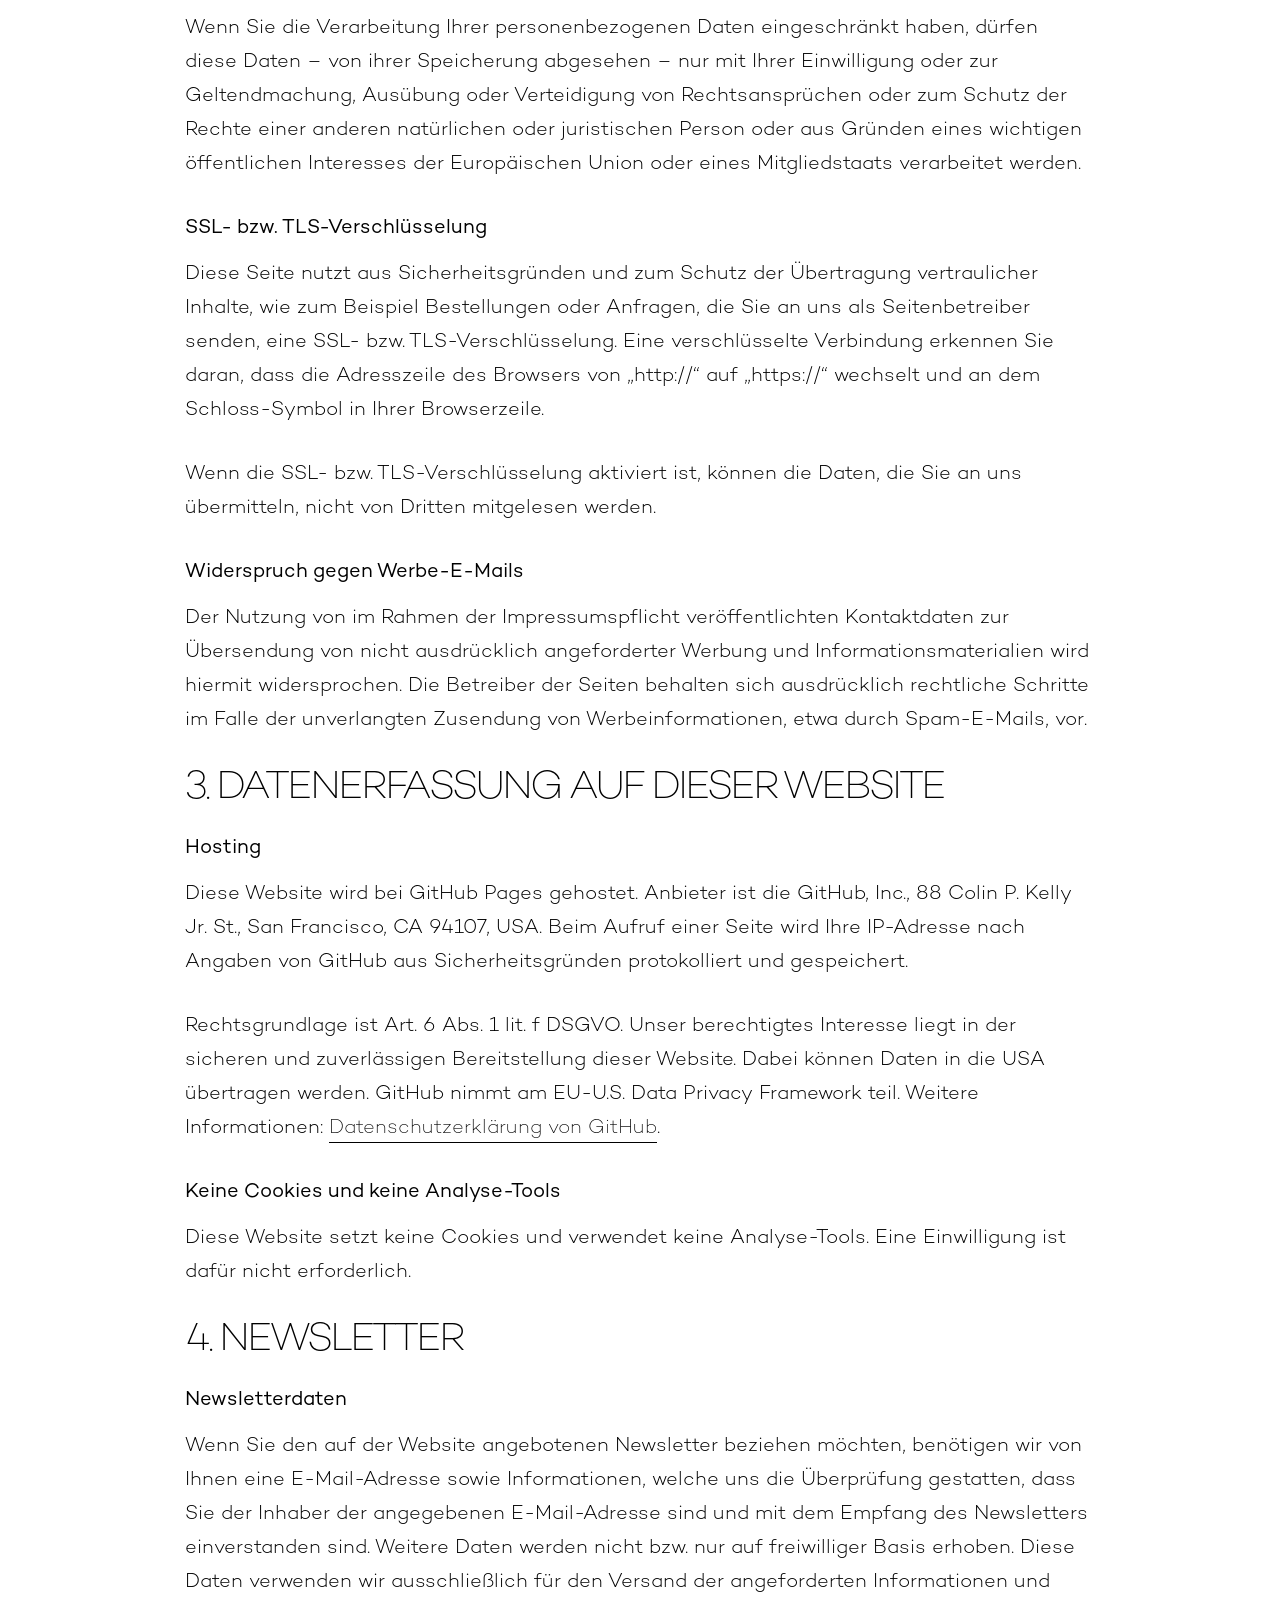
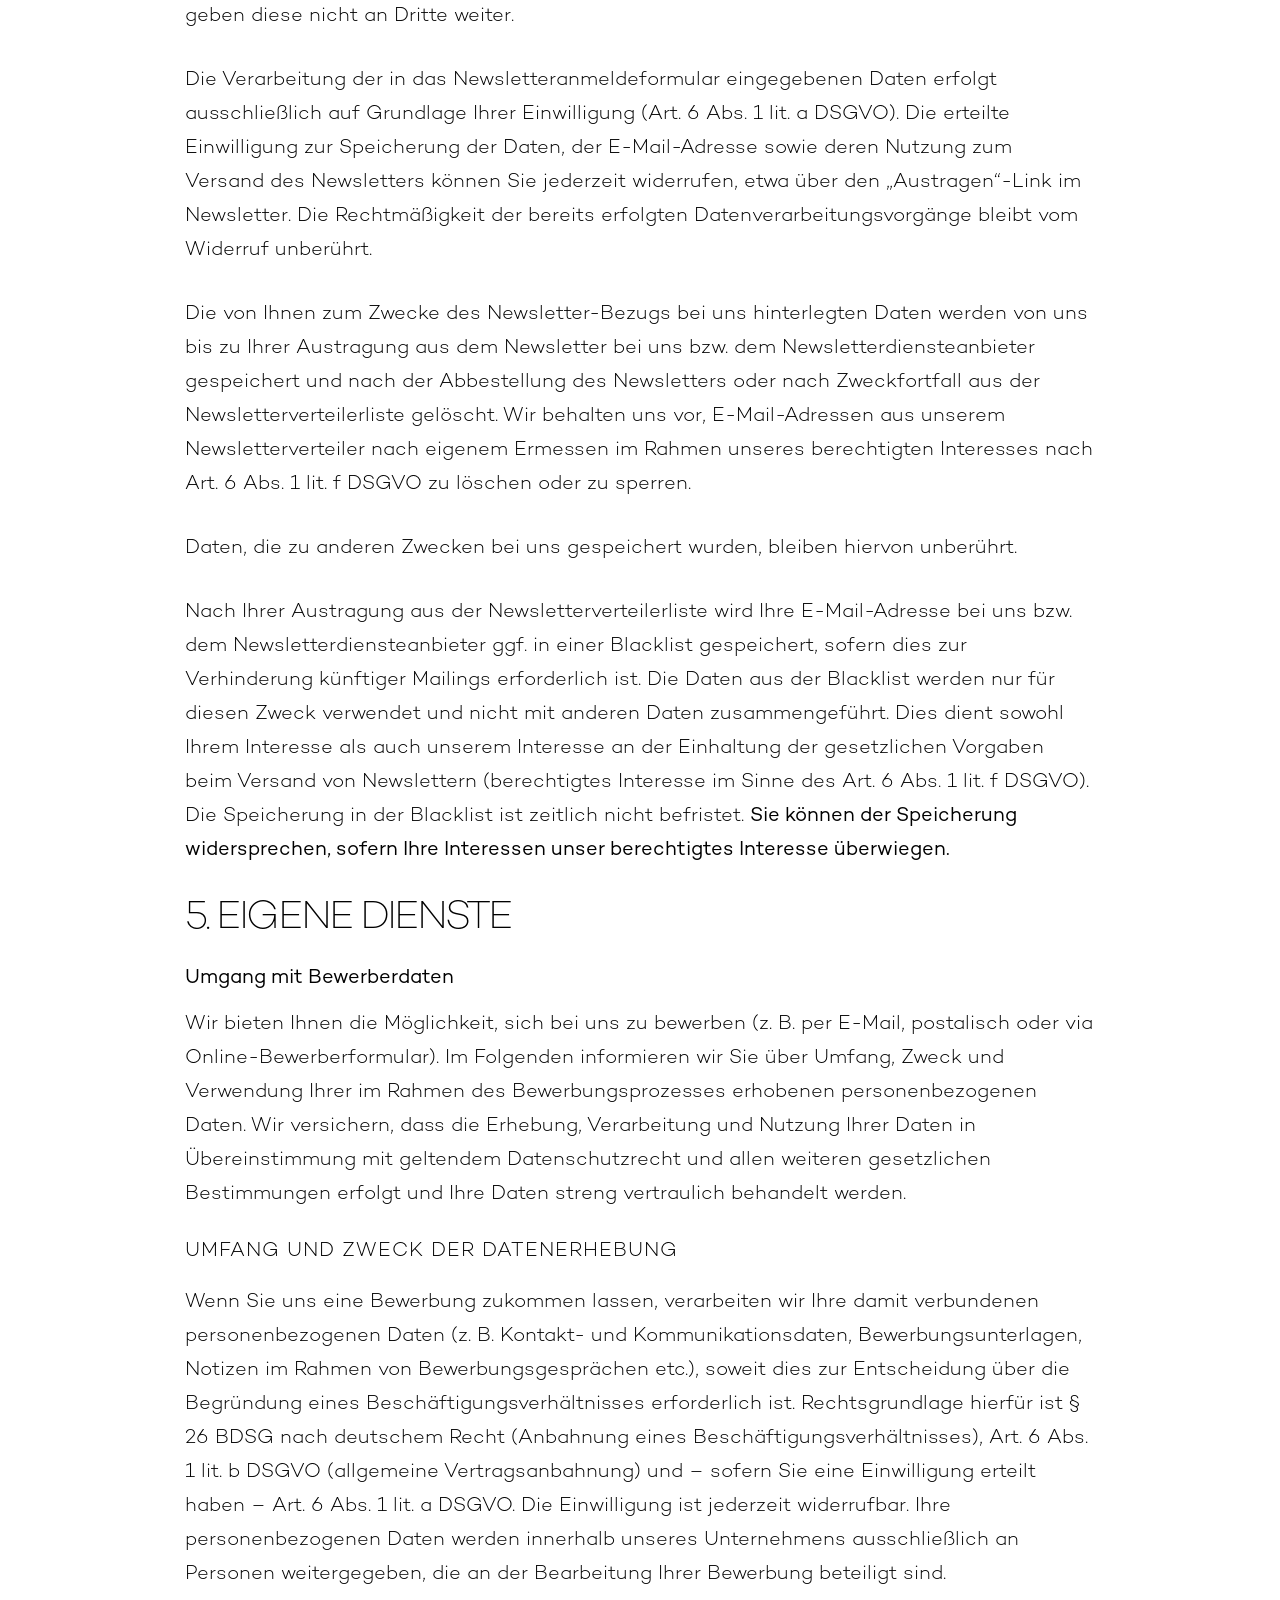
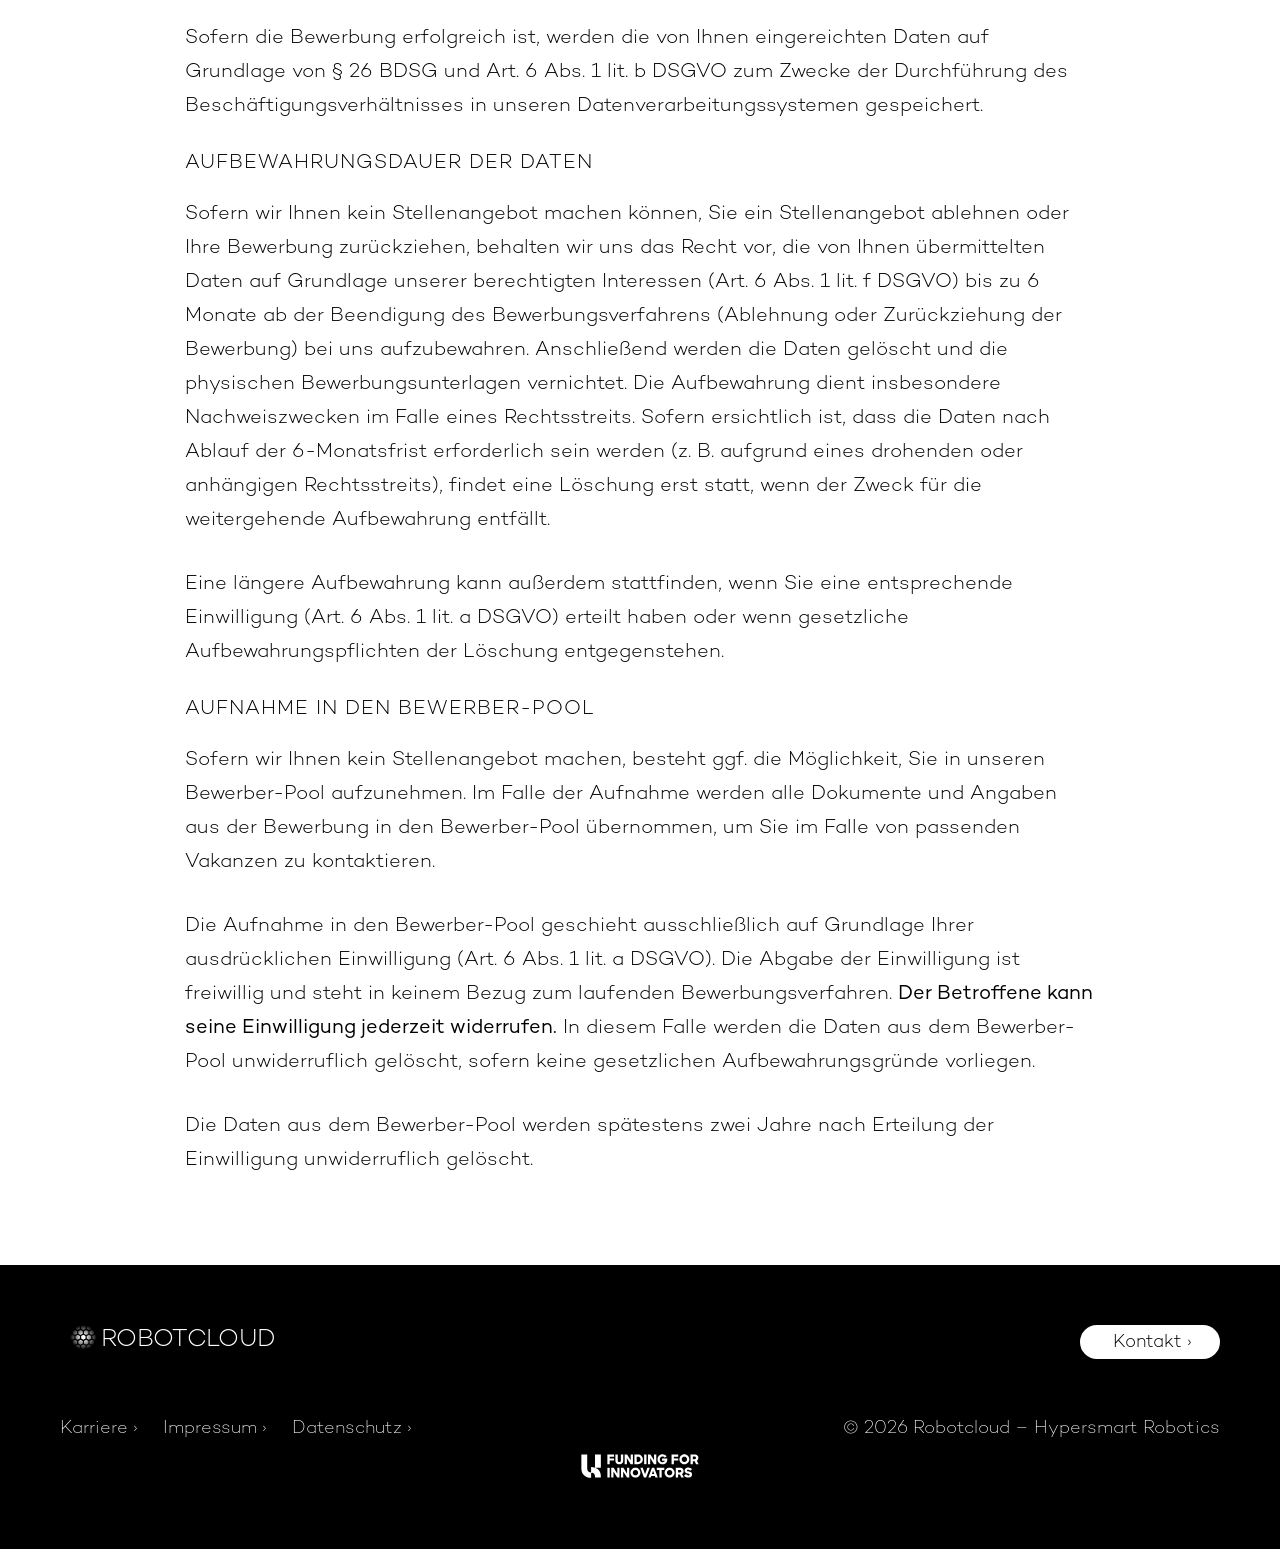
==== commit 8902c607: "Cloudflare Turnstile entfernt, Datenschutzerklärung angepasst (DE/EN) Co-Authored-By: Claude Opus 5." ====
--- a/datenschutz/index.html
+++ b/datenschutz/index.html
@@ -179,10 +179,6 @@
 <p>Rechtsgrundlage ist Art. 6 Abs. 1 lit. f DSGVO. Unser berechtigtes Interesse liegt in der sicheren und zuverl&auml;ssigen Bereitstellung dieser Website. Dabei k&ouml;nnen Daten in die USA &uuml;bertragen werden. GitHub nimmt am EU-U.S. Data Privacy Framework teil. Weitere Informationen: <a href="https://docs.github.com/de/site-policy/privacy-policies/github-general-privacy-statement" target="_blank" rel="noopener">Datenschutzerkl&auml;rung von GitHub</a>.</p>
 <h3>Keine Cookies und keine Analyse-Tools</h3>
 <p>Diese Website setzt keine Cookies und verwendet keine Analyse-Tools. Eine Einwilligung ist daf&uuml;r nicht erforderlich.</p>
-<h3>Cloudflare Turnstile</h3>
-<p>Auf den Seiten dieser Website ist der Dienst Cloudflare Turnstile eingebunden. Anbieter ist die Cloudflare, Inc., 101 Townsend St, San Francisco, CA 94107, USA. Turnstile unterscheidet menschliche Besucher von automatisierten Zugriffen und soll die Website und ihre Formulare vor Missbrauch und Spam sch&uuml;tzen.</p>
-<p>Beim Aufruf einer Seite wird das Skript von Servern von Cloudflare geladen. Dabei verarbeitet Cloudflare technische Merkmale Ihrer Verbindung und Ihres Browsers, darunter Ihre IP-Adresse, den TLS-Fingerabdruck, den User-Agent und die Kennung dieser Website. Cloudflare nutzt diese Daten nach eigenen Angaben auch, um seine Bot-Erkennung zu verbessern, und ist daf&uuml;r selbst verantwortlich. Eine Speicherdauer nennt Cloudflare in seinem Turnstile-Datenschutzhinweis nicht.</p>
-<p>Rechtsgrundlage ist Art. 6 Abs. 1 lit. f DSGVO. Unser berechtigtes Interesse liegt im Schutz dieser Website vor Missbrauch und automatisierten Zugriffen. Dabei k&ouml;nnen Daten in die USA &uuml;bertragen werden. Cloudflare nimmt am EU-U.S. Data Privacy Framework teil. Weitere Informationen: <a href="https://www.cloudflare.com/turnstile-privacy-policy/" target="_blank" rel="noopener">Turnstile-Datenschutzhinweis</a> und <a href="https://www.cloudflare.com/privacypolicy/" target="_blank" rel="noopener">Datenschutzerkl&auml;rung von Cloudflare</a>.</p>
 <h2>4. Newsletter</h2>
 <h3>Newsletter&shy;daten</h3>
 <p>Wenn Sie den auf der Website angebotenen Newsletter beziehen m&ouml;chten, ben&ouml;tigen wir von Ihnen eine E-Mail-Adresse sowie Informationen, welche uns die &Uuml;berpr&uuml;fung gestatten, dass Sie der Inhaber der angegebenen E-Mail-Adresse sind und mit dem Empfang des Newsletters einverstanden sind. Weitere Daten werden nicht bzw. nur auf freiwilliger Basis erhoben. Diese Daten verwenden wir ausschlie&szlig;lich f&uuml;r den Versand der angeforderten Informationen und geben diese nicht an Dritte weiter.</p>
@@ -294,7 +290,7 @@
 </p>
 </div>
 <div class="form-group">
-<p><div class="cf7-cf-turnstile" style="margin-top: 0px; margin-bottom: -15px;"> <div id="cf-turnstile-cf7-2699842223" class="cf-turnstile" data-callback="turnstileCF7Callback" data-sitekey="0x4AAAAAAADyRpbA1eDF5e6N" data-theme="light" data-language="auto" data-retry="auto" data-retry-interval="1000" data-action="contact-form-7" data-appearance="always"></div> <style>-cf7-2699842223 { pointer-events: none; opacity: 0.5; }</style> <script>document.addEventListener("DOMContentLoaded",(function(){var e=document.getElementById("cf-turnstile-cf7-2699842223");e&&!e.innerHTML.trim()&&(turnstile.remove("#cf-turnstile-cf7-2699842223"),turnstile.render("#cf-turnstile-cf7-2699842223",{sitekey:"0x4AAAAAAADyRpbA1eDF5e6N"}))}));</script> <br class="cf-turnstile-br cf-turnstile-br-cf7-2699842223"> <script>document.addEventListener("DOMContentLoaded",function(){document.querySelectorAll('.wpcf7-form').forEach(function(e){e.addEventListener('submit',function(){if(document.getElementById('cf-turnstile-cf7-2699842223')){setTimeout(function(){turnstile.reset('#cf-turnstile-cf7-2699842223');},1000)}})})});</script> </div><button type="submit" class="button ">Abschicken</button>
+<p><button type="submit" class="button ">Abschicken</button>
 </p>
 </div>
 </fieldset>
@@ -380,8 +376,6 @@
 </script>
 <script type="text/javascript" src="../wp-content/plugins/contact-form-7/includes/js/index.js@ver=6.0" id="contact-form-7-js"></script>
 <script type="text/javascript" src="../wp-content/themes/robotcloud/js/index.js@z=432&amp;ver=0.1" id="robot-js-js"></script>
-<script type="text/javascript" src="https://challenges.cloudflare.com/turnstile/v0/api.js?render=explicit" id="cfturnstile-js" defer="defer" data-wp-strategy="defer"></script>
-<script type="text/javascript" src="../wp-content/plugins/simple-cloudflare-turnstile/js/disable-submit.js@ver=5.0" id="cfturnstile-js-js" defer="defer" data-wp-strategy="defer"></script>
 </body>
 </html><!--
 Performance optimized by Redis Object Cache. Learn more: https://wprediscache.com
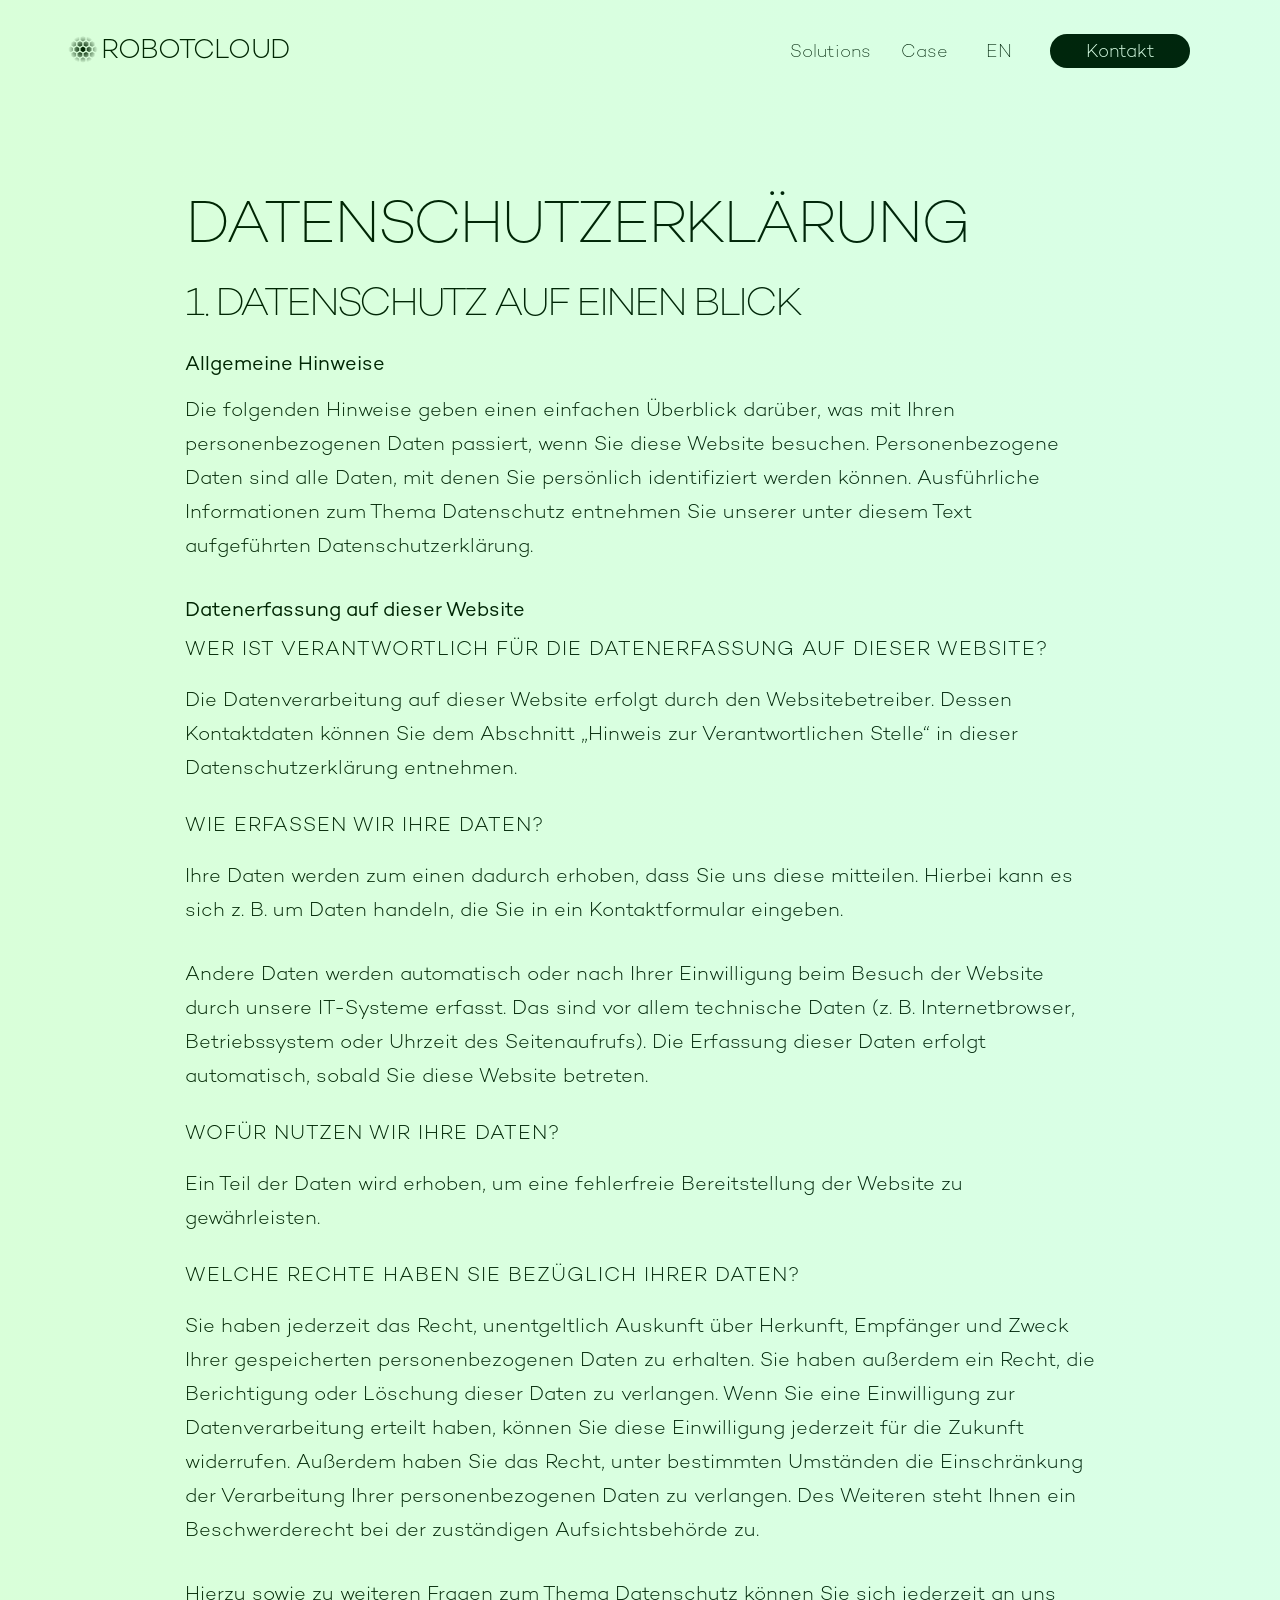
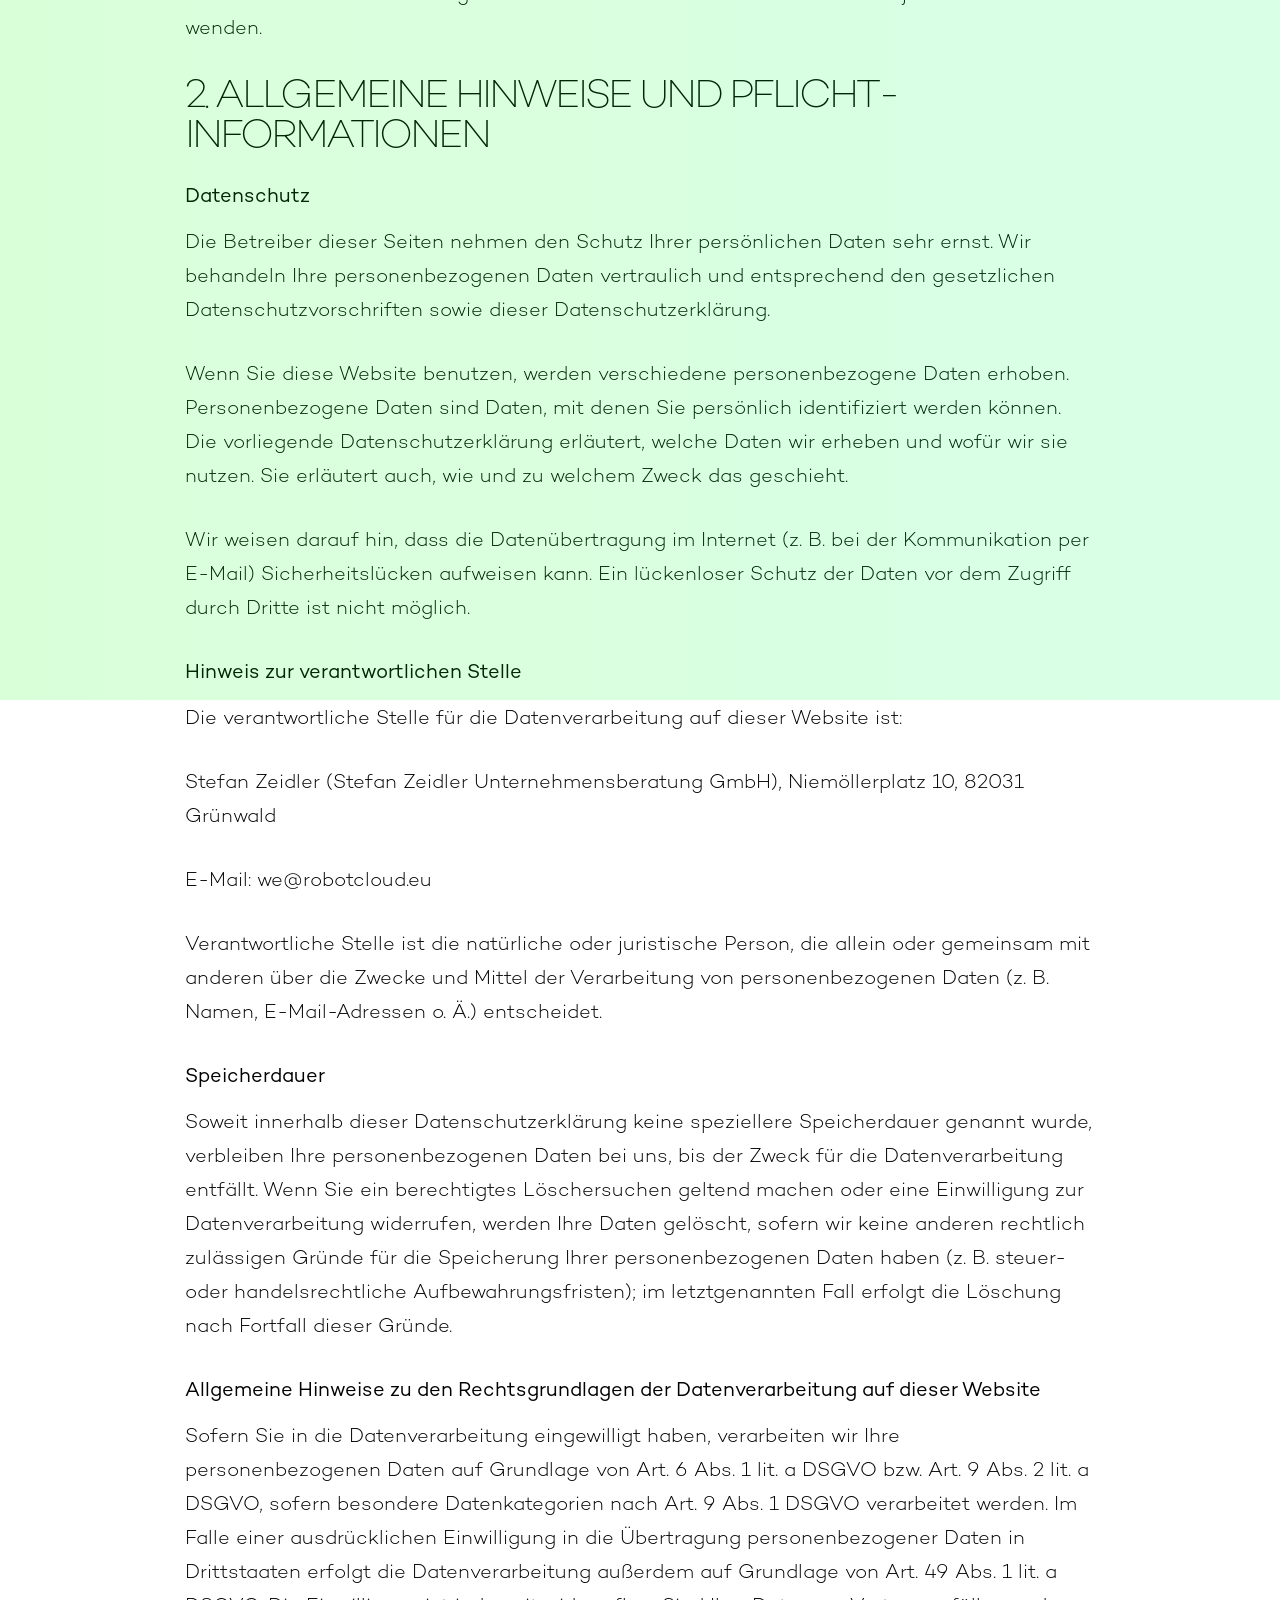
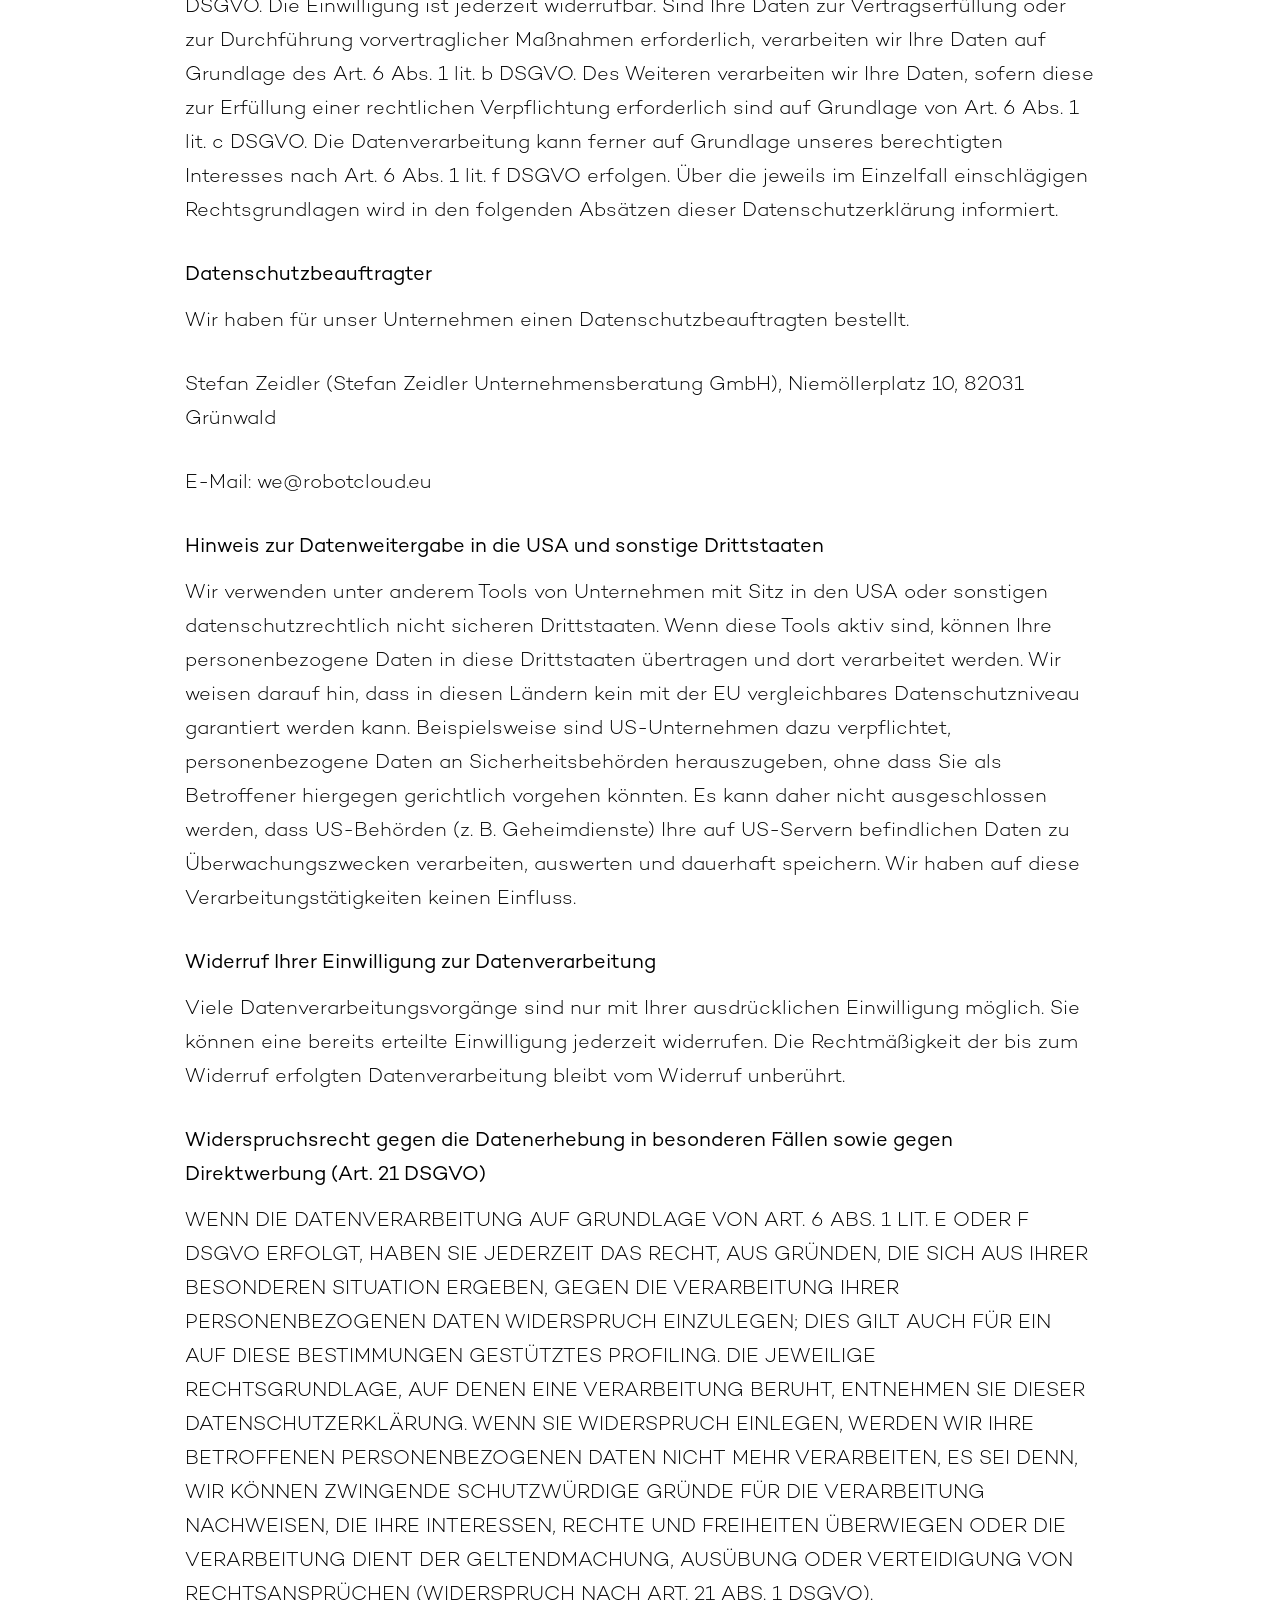
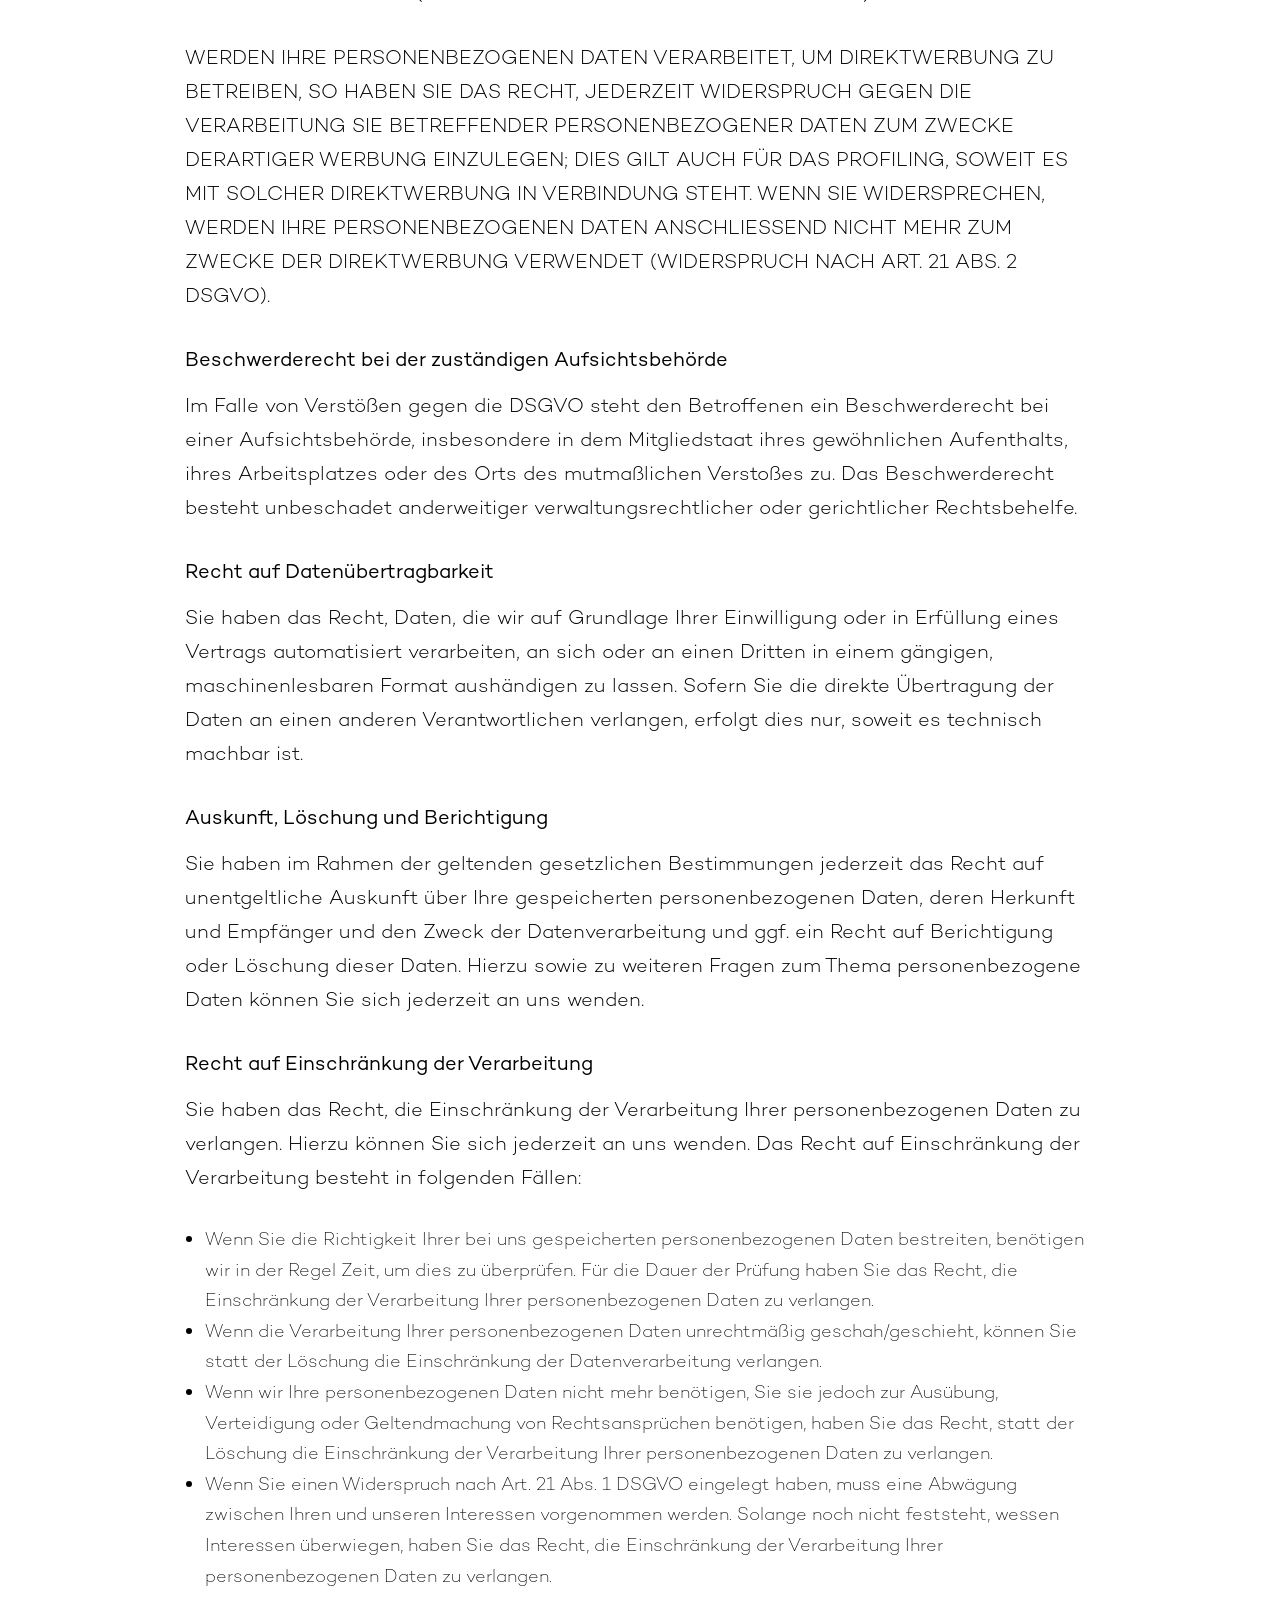
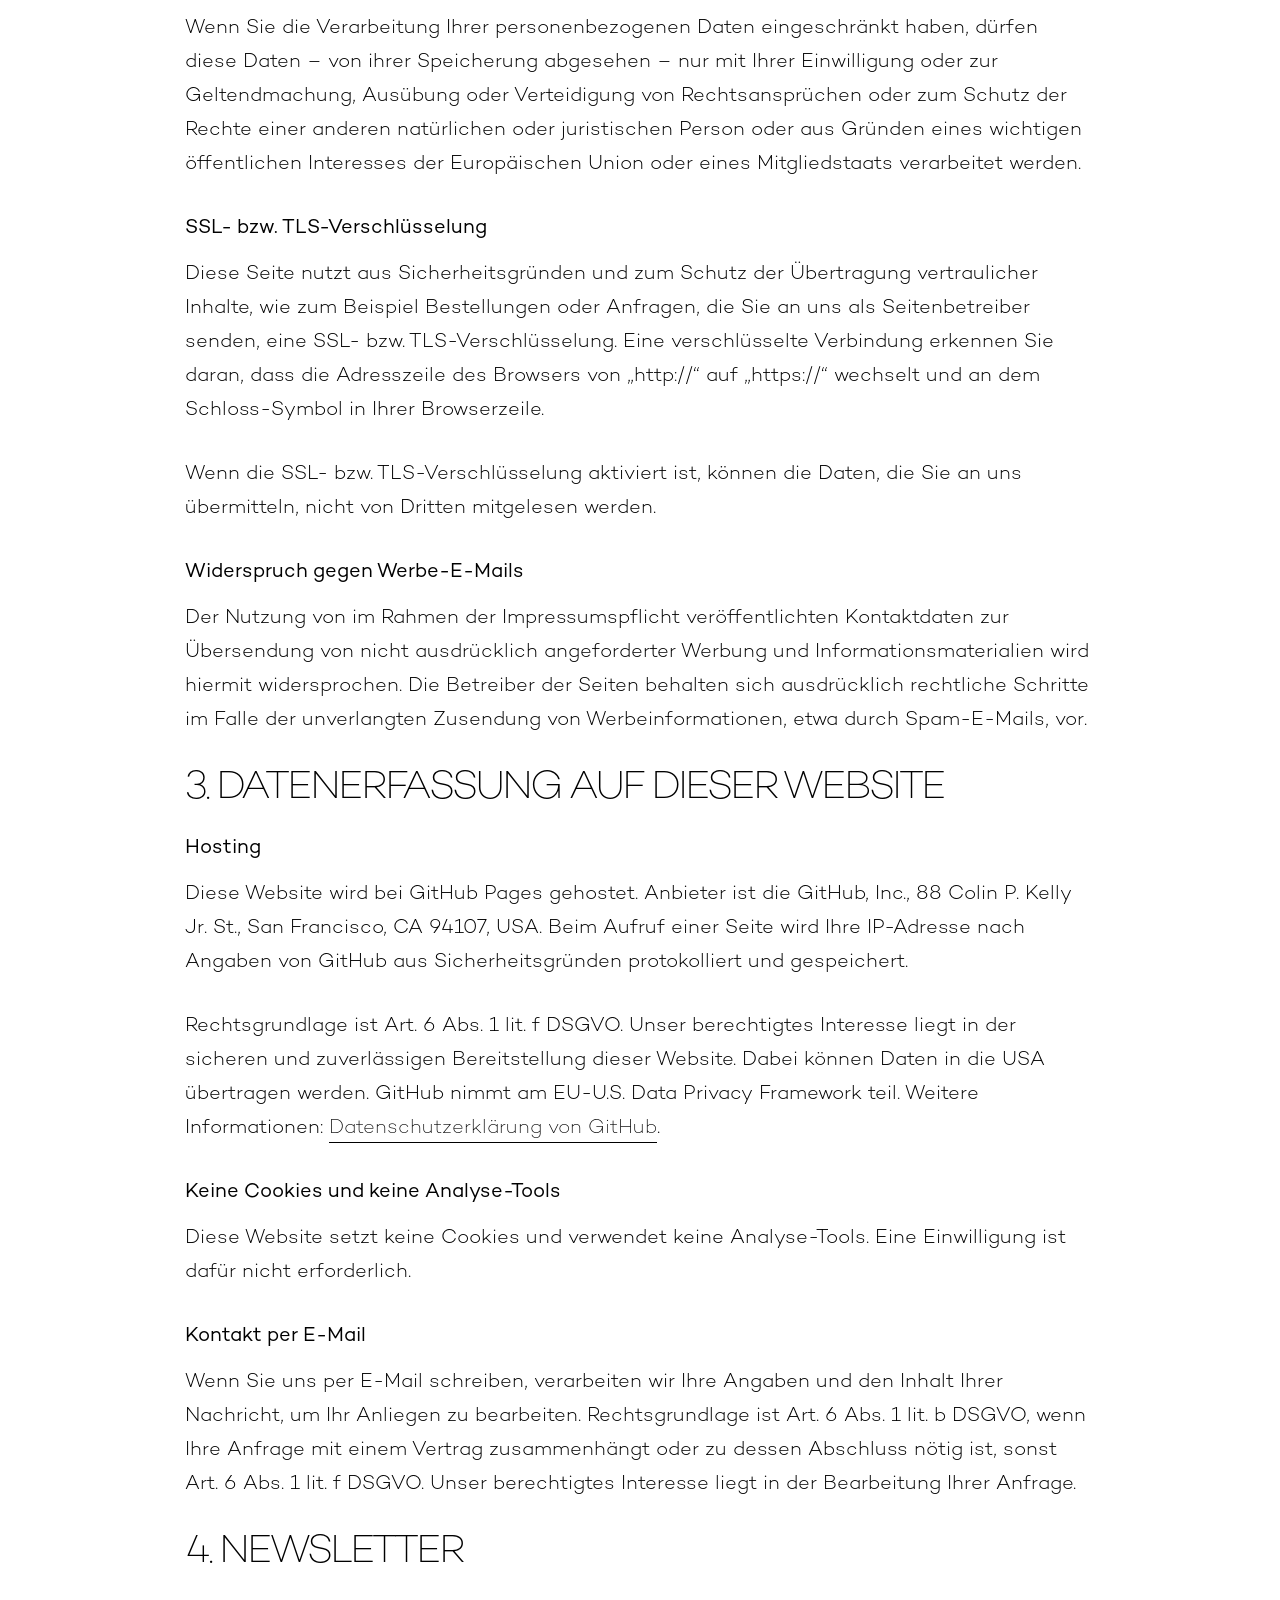
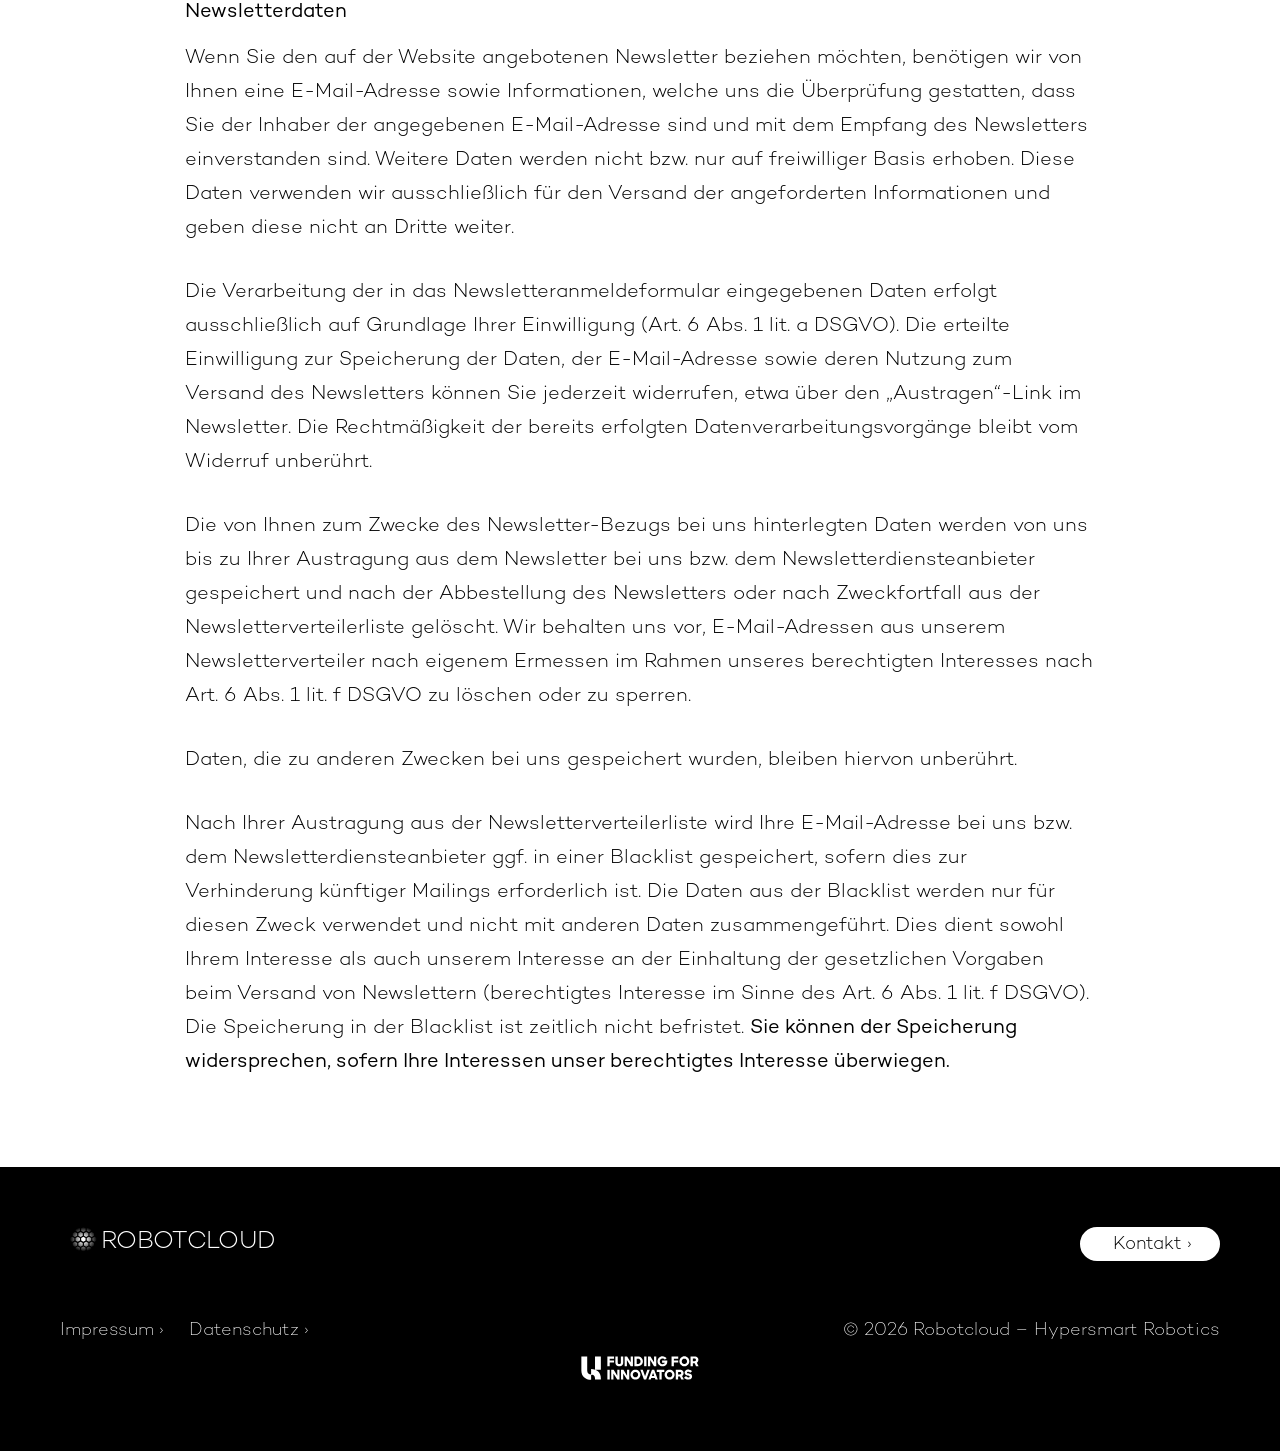
==== commit 53e964a2: "Karriereseite und Bewerbungsformular entfernt, Kontakt nur noch per E-Mail Co-Authored-By: Claude Op" ====
--- a/datenschutz/index.html
+++ b/datenschutz/index.html
@@ -61,7 +61,6 @@
 <script>document.createElement( "picture" );if(!window.HTMLPictureElement && document.addEventListener) {window.addEventListener("DOMContentLoaded", function() {var s = document.createElement("script");s.src = "https://robotcloud.eu/wp-content/plugins/webp-express/js/picturefill.min.js";document.body.appendChild(s);});}</script>    </head>
 <body class="wp-singular page-template-default page page-id-170 wp-embed-responsive wp-theme-robotcloud">
 <a class="skip-to-content visuallyhidden" href="../datenschutz/#content">Skip to content</a>
-<input type="checkbox" id="lightbox-22-06-01" tabindex="-1" class="lightbox-trigger visuallyhidden" aria-labelledby="lightbox-label">
 <div id="wrapper" class="hfeed wrapper">
 <div id="wrapper-overlay" class="wrapper-gradient"></div>
 <header id="page-header" class="page-header" role="banner">
@@ -79,8 +78,6 @@
 <li>
 <a href="../index.html#case">Case</a>
 </li>
-<li>
-<a href="../karriere.html">Karriere</a>                        </li>
 <li>
 <div class="language-switch language-switch--de">
 <div class="wpml-ls-statics-shortcode_actions wpml-ls wpml-ls-legacy-list-horizontal">
@@ -179,6 +176,8 @@
 <p>Rechtsgrundlage ist Art. 6 Abs. 1 lit. f DSGVO. Unser berechtigtes Interesse liegt in der sicheren und zuverl&auml;ssigen Bereitstellung dieser Website. Dabei k&ouml;nnen Daten in die USA &uuml;bertragen werden. GitHub nimmt am EU-U.S. Data Privacy Framework teil. Weitere Informationen: <a href="https://docs.github.com/de/site-policy/privacy-policies/github-general-privacy-statement" target="_blank" rel="noopener">Datenschutzerkl&auml;rung von GitHub</a>.</p>
 <h3>Keine Cookies und keine Analyse-Tools</h3>
 <p>Diese Website setzt keine Cookies und verwendet keine Analyse-Tools. Eine Einwilligung ist daf&uuml;r nicht erforderlich.</p>
+<h3>Kontakt per E-Mail</h3>
+<p>Wenn Sie uns per E-Mail schreiben, verarbeiten wir Ihre Angaben und den Inhalt Ihrer Nachricht, um Ihr Anliegen zu bearbeiten. Rechtsgrundlage ist Art. 6 Abs. 1 lit. b DSGVO, wenn Ihre Anfrage mit einem Vertrag zusammenh&auml;ngt oder zu dessen Abschluss n&ouml;tig ist, sonst Art. 6 Abs. 1 lit. f DSGVO. Unser berechtigtes Interesse liegt in der Bearbeitung Ihrer Anfrage.</p>
 <h2>4. Newsletter</h2>
 <h3>Newsletter&shy;daten</h3>
 <p>Wenn Sie den auf der Website angebotenen Newsletter beziehen m&ouml;chten, ben&ouml;tigen wir von Ihnen eine E-Mail-Adresse sowie Informationen, welche uns die &Uuml;berpr&uuml;fung gestatten, dass Sie der Inhaber der angegebenen E-Mail-Adresse sind und mit dem Empfang des Newsletters einverstanden sind. Weitere Daten werden nicht bzw. nur auf freiwilliger Basis erhoben. Diese Daten verwenden wir ausschlie&szlig;lich f&uuml;r den Versand der angeforderten Informationen und geben diese nicht an Dritte weiter.</p>
@@ -186,19 +185,6 @@
 <p>Die von Ihnen zum Zwecke des Newsletter-Bezugs bei uns hinterlegten Daten werden von uns bis zu Ihrer Austragung aus dem Newsletter bei uns bzw. dem Newsletterdiensteanbieter gespeichert und nach der Abbestellung des Newsletters oder nach Zweckfortfall aus der Newsletterverteilerliste gel&ouml;scht. Wir behalten uns vor, E-Mail-Adressen aus unserem Newsletterverteiler nach eigenem Ermessen im Rahmen unseres berechtigten Interesses nach Art. 6 Abs. 1 lit. f DSGVO zu l&ouml;schen oder zu sperren.</p>
 <p>Daten, die zu anderen Zwecken bei uns gespeichert wurden, bleiben hiervon unber&uuml;hrt.</p>
 <p>Nach Ihrer Austragung aus der Newsletterverteilerliste wird Ihre E-Mail-Adresse bei uns bzw. dem Newsletterdiensteanbieter ggf. in einer Blacklist gespeichert, sofern dies zur Verhinderung k&uuml;nftiger Mailings erforderlich ist. Die Daten aus der Blacklist werden nur f&uuml;r diesen Zweck verwendet und nicht mit anderen Daten zusammengef&uuml;hrt. Dies dient sowohl Ihrem Interesse als auch unserem Interesse an der Einhaltung der gesetzlichen Vorgaben beim Versand von Newslettern (berechtigtes Interesse im Sinne des Art. 6 Abs. 1 lit. f DSGVO). Die Speicherung in der Blacklist ist zeitlich nicht befristet. <strong>Sie k&ouml;nnen der Speicherung widersprechen, sofern Ihre Interessen unser berechtigtes Interesse &uuml;berwiegen.</strong></p>
-<h2>5. Eigene Dienste</h2>
-<h3>Umgang mit Bewerberdaten</h3>
-<p>Wir bieten Ihnen die M&ouml;glichkeit, sich bei uns zu bewerben (z.&nbsp;B. per E-Mail, postalisch oder via Online-Bewerberformular). Im Folgenden informieren wir Sie &uuml;ber Umfang, Zweck und Verwendung Ihrer im Rahmen des Bewerbungsprozesses erhobenen personenbezogenen Daten. Wir versichern, dass die Erhebung, Verarbeitung und Nutzung Ihrer Daten in &Uuml;bereinstimmung mit geltendem Datenschutzrecht und allen weiteren gesetzlichen Bestimmungen erfolgt und Ihre Daten streng vertraulich behandelt werden.</p>
-<h4>Umfang und Zweck der Datenerhebung </h4>
-<p>Wenn Sie uns eine Bewerbung zukommen lassen, verarbeiten wir Ihre damit verbundenen personenbezogenen Daten (z.&nbsp;B. Kontakt- und Kommunikationsdaten, Bewerbungsunterlagen, Notizen im Rahmen von Bewerbungsgespr&auml;chen etc.), soweit dies zur Entscheidung &uuml;ber die Begr&uuml;ndung eines Besch&auml;ftigungsverh&auml;ltnisses erforderlich ist. Rechtsgrundlage hierf&uuml;r ist &sect; 26 BDSG nach deutschem Recht (Anbahnung eines Besch&auml;ftigungsverh&auml;ltnisses), Art. 6 Abs. 1 lit. b DSGVO (allgemeine Vertragsanbahnung) und &ndash; sofern Sie eine Einwilligung erteilt haben &ndash; Art. 6 Abs. 1 lit. a DSGVO. Die Einwilligung ist jederzeit widerrufbar. Ihre personenbezogenen Daten werden innerhalb unseres Unternehmens ausschlie&szlig;lich an Personen weitergegeben, die an der Bearbeitung Ihrer Bewerbung beteiligt sind.</p>
-<p>Sofern die Bewerbung erfolgreich ist, werden die von Ihnen eingereichten Daten auf Grundlage von &sect; 26 BDSG und Art. 6 Abs. 1 lit. b DSGVO zum Zwecke der Durchf&uuml;hrung des Besch&auml;ftigungsverh&auml;ltnisses in unseren Datenverarbeitungssystemen gespeichert.</p>
-<h4>Aufbewahrungsdauer der Daten</h4>
-<p>Sofern wir Ihnen kein Stellenangebot machen k&ouml;nnen, Sie ein Stellenangebot ablehnen oder Ihre Bewerbung zur&uuml;ckziehen, behalten wir uns das Recht vor, die von Ihnen &uuml;bermittelten Daten auf Grundlage unserer berechtigten Interessen (Art. 6 Abs. 1 lit. f DSGVO) bis zu 6 Monate ab der Beendigung des Bewerbungsverfahrens (Ablehnung oder Zur&uuml;ckziehung der Bewerbung) bei uns aufzubewahren. Anschlie&szlig;end werden die Daten gel&ouml;scht und die physischen Bewerbungsunterlagen vernichtet. Die Aufbewahrung dient insbesondere Nachweiszwecken im Falle eines Rechtsstreits. Sofern ersichtlich ist, dass die Daten nach Ablauf der 6-Monatsfrist erforderlich sein werden (z.&nbsp;B. aufgrund eines drohenden oder anh&auml;ngigen Rechtsstreits), findet eine L&ouml;schung erst statt, wenn der Zweck f&uuml;r die weitergehende Aufbewahrung entf&auml;llt.</p>
-<p>Eine l&auml;ngere Aufbewahrung kann au&szlig;erdem stattfinden, wenn Sie eine entsprechende Einwilligung (Art. 6 Abs. 1 lit. a DSGVO) erteilt haben oder wenn gesetzliche Aufbewahrungspflichten der L&ouml;schung entgegenstehen.</p>
-<h4>Aufnahme in den Bewerber-Pool</h4>
-<p>Sofern wir Ihnen kein Stellenangebot machen, besteht ggf. die M&ouml;glichkeit, Sie in unseren Bewerber-Pool aufzunehmen. Im Falle der Aufnahme werden alle Dokumente und Angaben aus der Bewerbung in den Bewerber-Pool &uuml;bernommen, um Sie im Falle von passenden Vakanzen zu kontaktieren.</p>
-<p>Die Aufnahme in den Bewerber-Pool geschieht ausschlie&szlig;lich auf Grundlage Ihrer ausdr&uuml;cklichen Einwilligung (Art. 6 Abs. 1 lit. a DSGVO). Die Abgabe der Einwilligung ist freiwillig und steht in keinem Bezug zum laufenden Bewerbungsverfahren. <strong>Der Betroffene kann seine Einwilligung jederzeit widerrufen.</strong> In diesem Falle werden die Daten aus dem Bewerber-Pool unwiderruflich gel&ouml;scht, sofern keine gesetzlichen Aufbewahrungsgr&uuml;nde vorliegen.</p>
-<p>Die Daten aus dem Bewerber-Pool werden sp&auml;testens zwei Jahre nach Erteilung der Einwilligung unwiderruflich gel&ouml;scht.</p>
 </div></div></div></div></div></div>
 </div>
 </article>
@@ -218,8 +204,7 @@
 <a class="button" href="../kontakt.html" ><span>Kontakt</span></a>                            </div>
 <div class="footer__column">
 <nav id="footer-navigation" class="footer__navigation">
-<div class="footer__navigation-container"><ul id="footer-menu" class="menu"><li id="menu-item-269" class="menu-item menu-item-type-post_type menu-item-object-page menu-item-269"><a href="../karriere.html" itemprop="url">Karriere</a></li>
-<li id="menu-item-267" class="menu-item menu-item-type-post_type menu-item-object-page menu-item-267"><a href="../impressum/" itemprop="url">Impressum</a></li>
+<div class="footer__navigation-container"><ul id="footer-menu" class="menu"><li id="menu-item-267" class="menu-item menu-item-type-post_type menu-item-object-page menu-item-267"><a href="../impressum/" itemprop="url">Impressum</a></li>
 <li id="menu-item-268" class="menu-item menu-item-type-post_type menu-item-object-page current-menu-item page_item page-item-170 current_page_item menu-item-268"><a href="../datenschutz/" aria-current="page" itemprop="url">Datenschutz</a></li>
 </ul></div>                                </nav>
 </div>
@@ -238,69 +223,7 @@
 </div>
 </div>
 </div>
-<div class="lightbox">
-<div class="lightbox__container">
-<div class="lightbox__content">
-<label id="lightbox-label" class="lightbox__close close-button" for="lightbox-22-06-01" data-lightbox aria-label="close Lightbox"></label>
-<div class="lightbox__inner-content">
-<div class="wpcf7 no-js" id="wpcf7-f253-o1" lang="en-US" dir="ltr" data-wpcf7-id="253">
-<div class="screen-reader-response"><p role="status" aria-live="polite" aria-atomic="true"></p> <ul></ul></div>
-<form action="../datenschutz/#wpcf7-f253-o1" method="post" class="wpcf7-form init" aria-label="Contact form" novalidate="novalidate" data-status="init">
-<div style="display: none;">
-<input type="hidden" name="_wpcf7" value="253" />
-<input type="hidden" name="_wpcf7_version" value="6.0" />
-<input type="hidden" name="_wpcf7_locale" value="en_US" />
-<input type="hidden" name="_wpcf7_unit_tag" value="wpcf7-f253-o1" />
-<input type="hidden" name="_wpcf7_container_post" value="0" />
-<input type="hidden" name="_wpcf7_posted_data_hash" value="" />
-</div>
-<div class="form">
-<fieldset class="form-fieldset form-fieldset--column-2">
-<legend>request
-</legend>
-<div class="form-group">
-<p><label class="form-label" for="firstname">Vorname*</label><span class="wpcf7-form-control-wrap" data-name="firstname"><input size="40" maxlength="400" class="wpcf7-form-control wpcf7-text wpcf7-validates-as-required form-field" id="firstname" aria-required="true" aria-invalid="false" placeholder="Vorname" value="" type="text" name="firstname" /></span>
-</p>
-</div>
-<div class="form-group">
-<p><label class="form-label" for="lastname">Nachname*</label><span class="wpcf7-form-control-wrap" data-name="lastname"><input size="40" maxlength="400" class="wpcf7-form-control wpcf7-text wpcf7-validates-as-required form-field" id="lastname" aria-required="true" aria-invalid="false" placeholder="Nachname" value="" type="text" name="lastname" /></span>
-</p>
-</div>
-<div class="form-group">
-<p><label class="form-label" for="email">E-Mail*</label><span class="wpcf7-form-control-wrap" data-name="email"><input size="40" maxlength="400" class="wpcf7-form-control wpcf7-email wpcf7-validates-as-required wpcf7-text wpcf7-validates-as-email form-field" id="email" aria-required="true" aria-invalid="false" placeholder="E-Mail" value="" type="email" name="email" /></span>
-</p>
-</div>
-<div class="form-group" data-component="vendor/IntlTelInput">
-<p><label class="form-label" for="phone">Telefon</label><span class="wpcf7-form-control-wrap" data-name="phone"><input size="40" maxlength="400" class="wpcf7-form-control wpcf7-text form-field" id="phone" aria-invalid="false" placeholder="Telefon" value="" type="text" name="phone" /></span>
-</p>
-</div>
-</fieldset>
-<fieldset class="form-fieldset">
-<legend>Request comment
-</legend>
-<div class="form-group">
-<p><span class="wpcf7-form-control-wrap" data-name="comment"><textarea cols="40" rows="10" maxlength="2000" class="wpcf7-form-control wpcf7-textarea wpcf7-validates-as-required" id="comment" aria-required="true" aria-invalid="false" placeholder="Kommentar" name="comment"></textarea></span><br />
-<span id="wpcf7-68d102cd31d70-wrapper" class="wpcf7-form-control-wrap proposition-email-wrap" style="display:none !important; visibility:hidden !important;"><label for="proposition-email" class="hp-message">Please leave this field empty.</label><input id="proposition-email"  class="wpcf7-form-control wpcf7-text" type="text" name="proposition-email" value="" size="40" tabindex="-1" autocomplete="new-password" /></span>
-</p>
-</div>
-</fieldset>
-<fieldset class="form-fieldset form-fieldset--column-2">
-<div class="form-group">
-<p>Mit * markierte Eingaben sind verpflichtend.
-</p>
-</div>
-<div class="form-group">
-<p><button type="submit" class="button ">Abschicken</button>
-</p>
-</div>
-</fieldset>
-</div><div class="wpcf7-response-output" aria-hidden="true"></div>
-</form>
-</div>
-</div>
-</div>
-</div>
-</div>
+
 </div>
 <script type="speculationrules">
 {"prefetch":[{"source":"document","where":{"and":[{"href_matches":"\/*"},{"not":{"href_matches":["\/wp-*.php","\/wp-admin\/*","\/wp-content\/uploads\/*","\/wp-content\/*","\/wp-content\/plugins\/*","\/wp-content\/themes\/robotcloud\/*","\/*\\?(.+)"]}},{"not":{"selector_matches":"a[rel~=\"nofollow\"]"}},{"not":{"selector_matches":".no-prefetch, .no-prefetch a"}}]},"eagerness":"conservative"}]}
@@ -347,35 +270,7 @@
 <path d="M481.3,167.1c-3.3,0-6.5-0.6-9.4-1.9c-2.9-1.3-5.4-3-7.6-5.1c-2.2-2.2-3.9-4.7-5.1-7.6    c-1.2-2.9-1.9-6.1-1.9-9.4c0-3.3,0.6-6.5,1.9-9.4c1.2-2.9,2.9-5.5,5.1-7.6c2.2-2.2,4.7-3.9,7.6-5.2s6-1.9,9.4-1.9    c3.3,0,6.5,0.6,9.4,1.9c2.9,1.3,5.5,3,7.6,5.2c2.2,2.2,3.9,4.7,5.1,7.6c1.2,2.9,1.9,6,1.9,9.4c0,3.3-0.6,6.5-1.9,9.4    c-1.2,2.9-2.9,5.5-5.1,7.6c-2.2,2.2-4.7,3.9-7.6,5.1C487.8,166.5,484.7,167.1,481.3,167.1z M481.3,156.1c1.8,0,3.5-0.3,5.1-1    c1.6-0.7,2.9-1.6,4-2.8c1.1-1.2,2-2.6,2.7-4.1s1-3.2,1-5c0-1.8-0.3-3.5-1-5.1c-0.6-1.6-1.5-3-2.7-4.2c-1.2-1.2-2.5-2.1-4.1-2.8    c-1.6-0.7-3.2-1-5-1c-1.8,0-3.5,0.3-5,1c-1.6,0.7-2.9,1.6-4,2.8c-1.1,1.2-2,2.6-2.6,4.2c-0.6,1.6-1,3.3-1,5.1c0,1.8,0.3,3.5,0.9,5    s1.5,2.9,2.6,4.1c1.1,1.2,2.5,2.1,4,2.8C477.8,155.8,479.5,156.1,481.3,156.1z"></path>
 <path d="M511.2,119.7h20.1c2.8,0,5.3,0.4,7.5,1.3c2.2,0.9,4,2,5.5,3.5c1.5,1.5,2.6,3.2,3.4,5.1c0.8,1.9,1.2,4,1.2,6.3    c0,3-0.7,5.7-2,8.1c-1.3,2.4-3.2,4.3-5.5,5.7l8.7,16.9h-12.3l-6.6-14.1h-8.8v14.1h-11.2V119.7z M522.4,129.9v12.4h8.1    c2.4,0,4.2-0.6,5.3-1.8c1.1-1.2,1.7-2.7,1.7-4.5c0-1.9-0.6-3.4-1.7-4.5c-1.2-1.1-2.9-1.6-5.3-1.6H522.4z"></path>
 <path d="M571.9,167.1c-2.6,0-5-0.2-7-0.7c-2.1-0.5-4-1.1-5.6-2c-1.7-0.8-3.2-1.8-4.6-3c-1.3-1.2-2.6-2.4-3.7-3.7    l9.6-7.7c1.4,2.1,3,3.7,4.9,4.9c1.9,1.2,4.1,1.7,6.8,1.7c1.9,0,3.4-0.4,4.4-1.2c1-0.8,1.5-1.9,1.5-3.1c0-0.8-0.2-1.4-0.6-1.9    c-0.4-0.5-1-1-1.8-1.3c-0.8-0.4-1.8-0.7-3-1.1c-1.2-0.3-2.6-0.7-4.3-1.1c-1.7-0.4-3.4-0.9-5.2-1.4s-3.3-1.4-4.7-2.4    c-1.4-1-2.6-2.3-3.5-3.9c-0.9-1.6-1.3-3.6-1.3-6c0-2.1,0.4-4,1.3-5.7c0.9-1.8,2-3.3,3.5-4.6s3.3-2.3,5.4-3    c2.1-0.7,4.4-1.1,6.9-1.1c2.1,0,4.1,0.2,5.8,0.5c1.8,0.4,3.4,0.9,4.8,1.6s2.9,1.6,4.2,2.6c1.3,1,2.6,2.2,3.8,3.6l-9,7    c-1.1-1.8-2.5-3.1-4-4.1c-1.6-1-3.6-1.4-5.9-1.4c-1.9,0-3.3,0.4-4.2,1.3c-0.9,0.9-1.3,1.8-1.3,2.9c0,0.7,0.2,1.3,0.7,1.8    c0.4,0.5,1.1,0.9,1.9,1.2c0.8,0.3,1.8,0.6,3,0.9c1.2,0.3,2.5,0.6,3.9,0.9c1.8,0.4,3.5,0.9,5.3,1.4c1.8,0.6,3.4,1.4,4.9,2.4    c1.5,1,2.7,2.4,3.6,4c0.9,1.6,1.4,3.7,1.4,6.2c0,2.2-0.4,4.3-1.3,6.1s-2.1,3.5-3.7,4.8c-1.6,1.4-3.5,2.4-5.6,3.2    C576.8,166.7,574.5,167.1,571.9,167.1z"></path>
-</symbol></svg><script type="text/javascript" src="../wp-includes/js/dist/hooks.min.js@ver=4d63a3d491d11ffd8ac6" id="wp-hooks-js"></script>
-<script type="text/javascript" src="../wp-includes/js/dist/i18n.min.js@ver=5e580eb46a90c2b997e6" id="wp-i18n-js"></script>
-<script type="text/javascript" id="wp-i18n-js-after">
-/* <![CDATA[ */
-wp.i18n.setLocaleData( { 'text direction\u0004ltr': [ 'ltr' ] } );
-/* ]]> */
-</script>
-<script type="text/javascript" src="../wp-content/plugins/contact-form-7/includes/swv/js/index.js@ver=6.0" id="swv-js"></script>
-<script type="text/javascript" id="contact-form-7-js-translations">
-/* <![CDATA[ */
-( function( domain, translations ) {
-var localeData = translations.locale_data[ domain ] || translations.locale_data.messages;
-localeData[""].domain = domain;
-wp.i18n.setLocaleData( localeData, domain );
-} )( "contact-form-7", {"translation-revision-date":"2024-11-18 03:02:02+0000","generator":"GlotPress\/4.0.1","domain":"messages","locale_data":{"messages":{"":{"domain":"messages","plural-forms":"nplurals=2; plural=n != 1;","lang":"de"},"This contact form is placed in the wrong place.":["Dieses Kontaktformular wurde an der falschen Stelle platziert."],"Error:":["Fehler:"]}},"comment":{"reference":"includes\/js\/index.js"}} );
-/* ]]> */
-</script>
-<script type="text/javascript" id="contact-form-7-js-before">
-/* <![CDATA[ */
-var wpcf7 = {
-"api": {
-"root": "https:\/\/robotcloud.eu\/wp-json\/",
-"namespace": "contact-form-7\/v1"
-}
-};
-/* ]]> */
-</script>
-<script type="text/javascript" src="../wp-content/plugins/contact-form-7/includes/js/index.js@ver=6.0" id="contact-form-7-js"></script>
-<script type="text/javascript" src="../wp-content/themes/robotcloud/js/index.js@z=432&amp;ver=0.1" id="robot-js-js"></script>
+</symbol></svg><script type="text/javascript" src="../wp-content/themes/robotcloud/js/index.js@z=432&amp;ver=0.1" id="robot-js-js"></script>
 </body>
 </html><!--
 Performance optimized by Redis Object Cache. Learn more: https://wprediscache.com
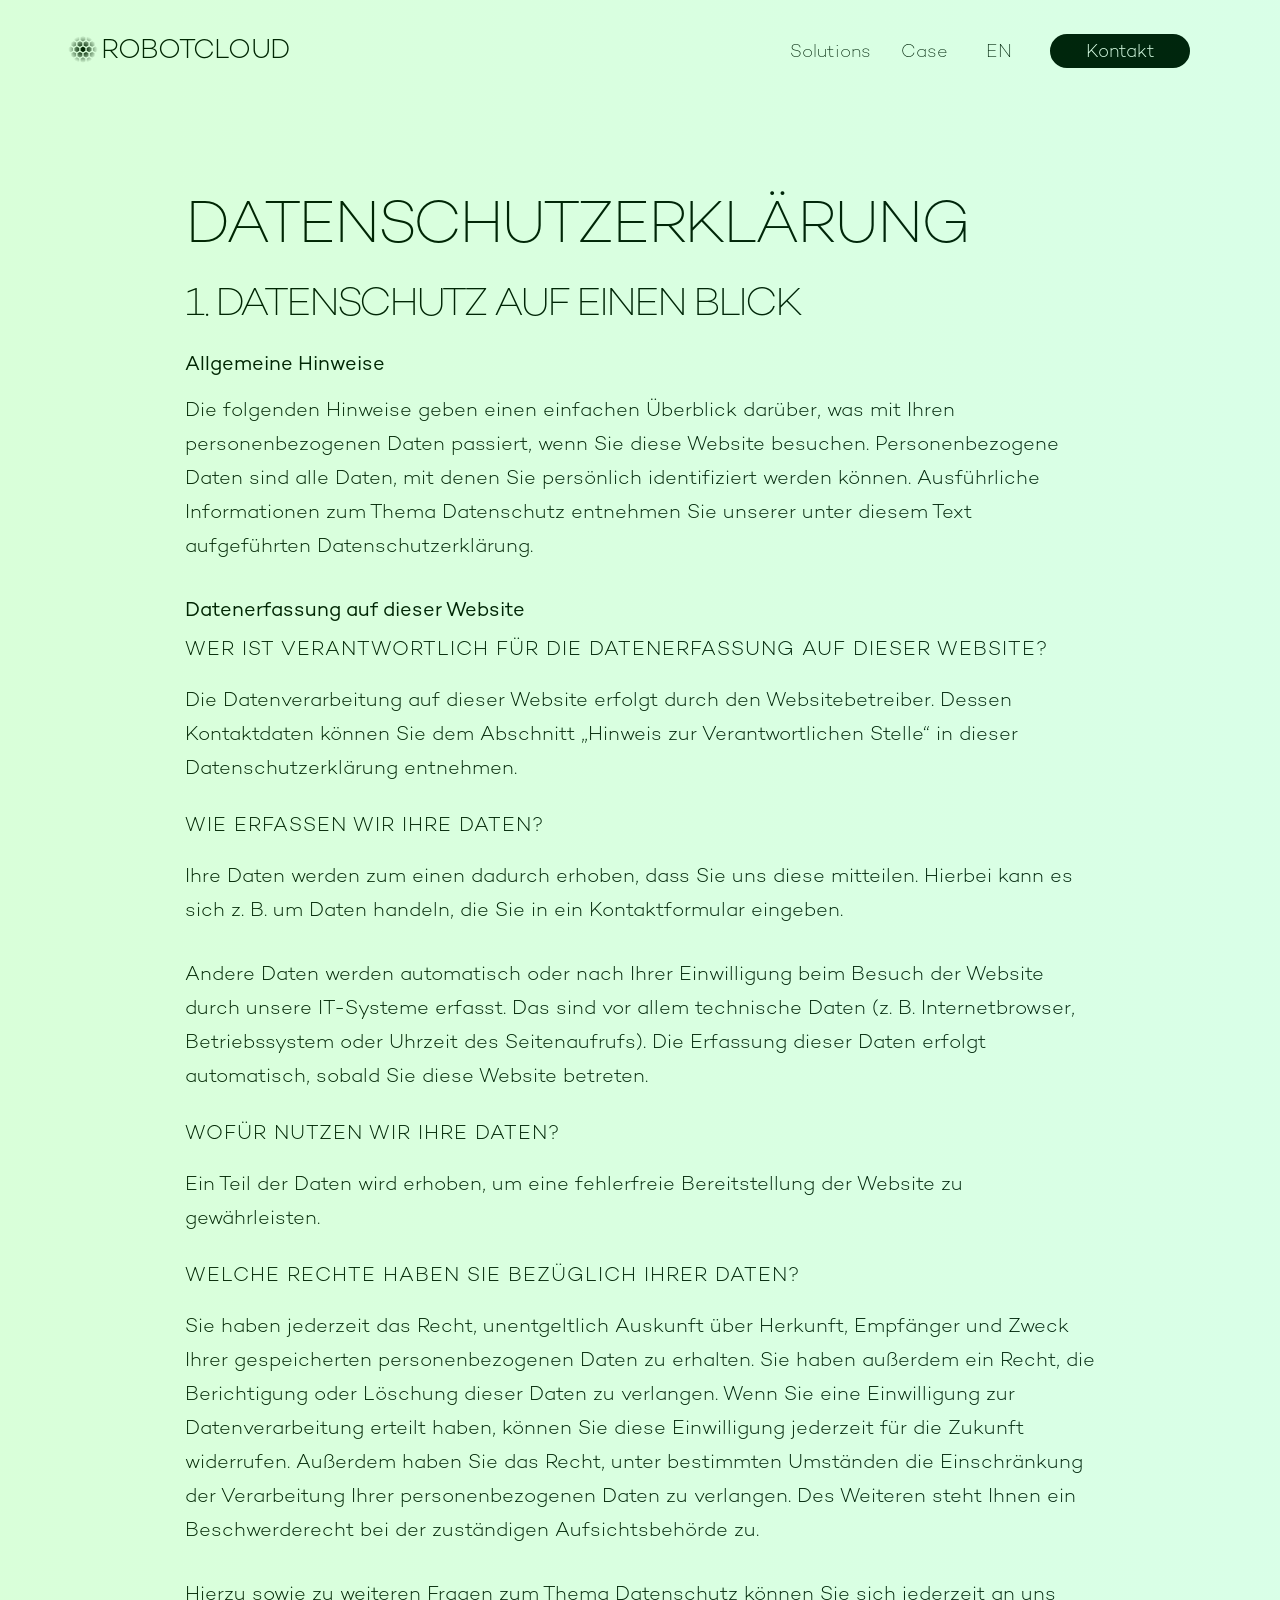
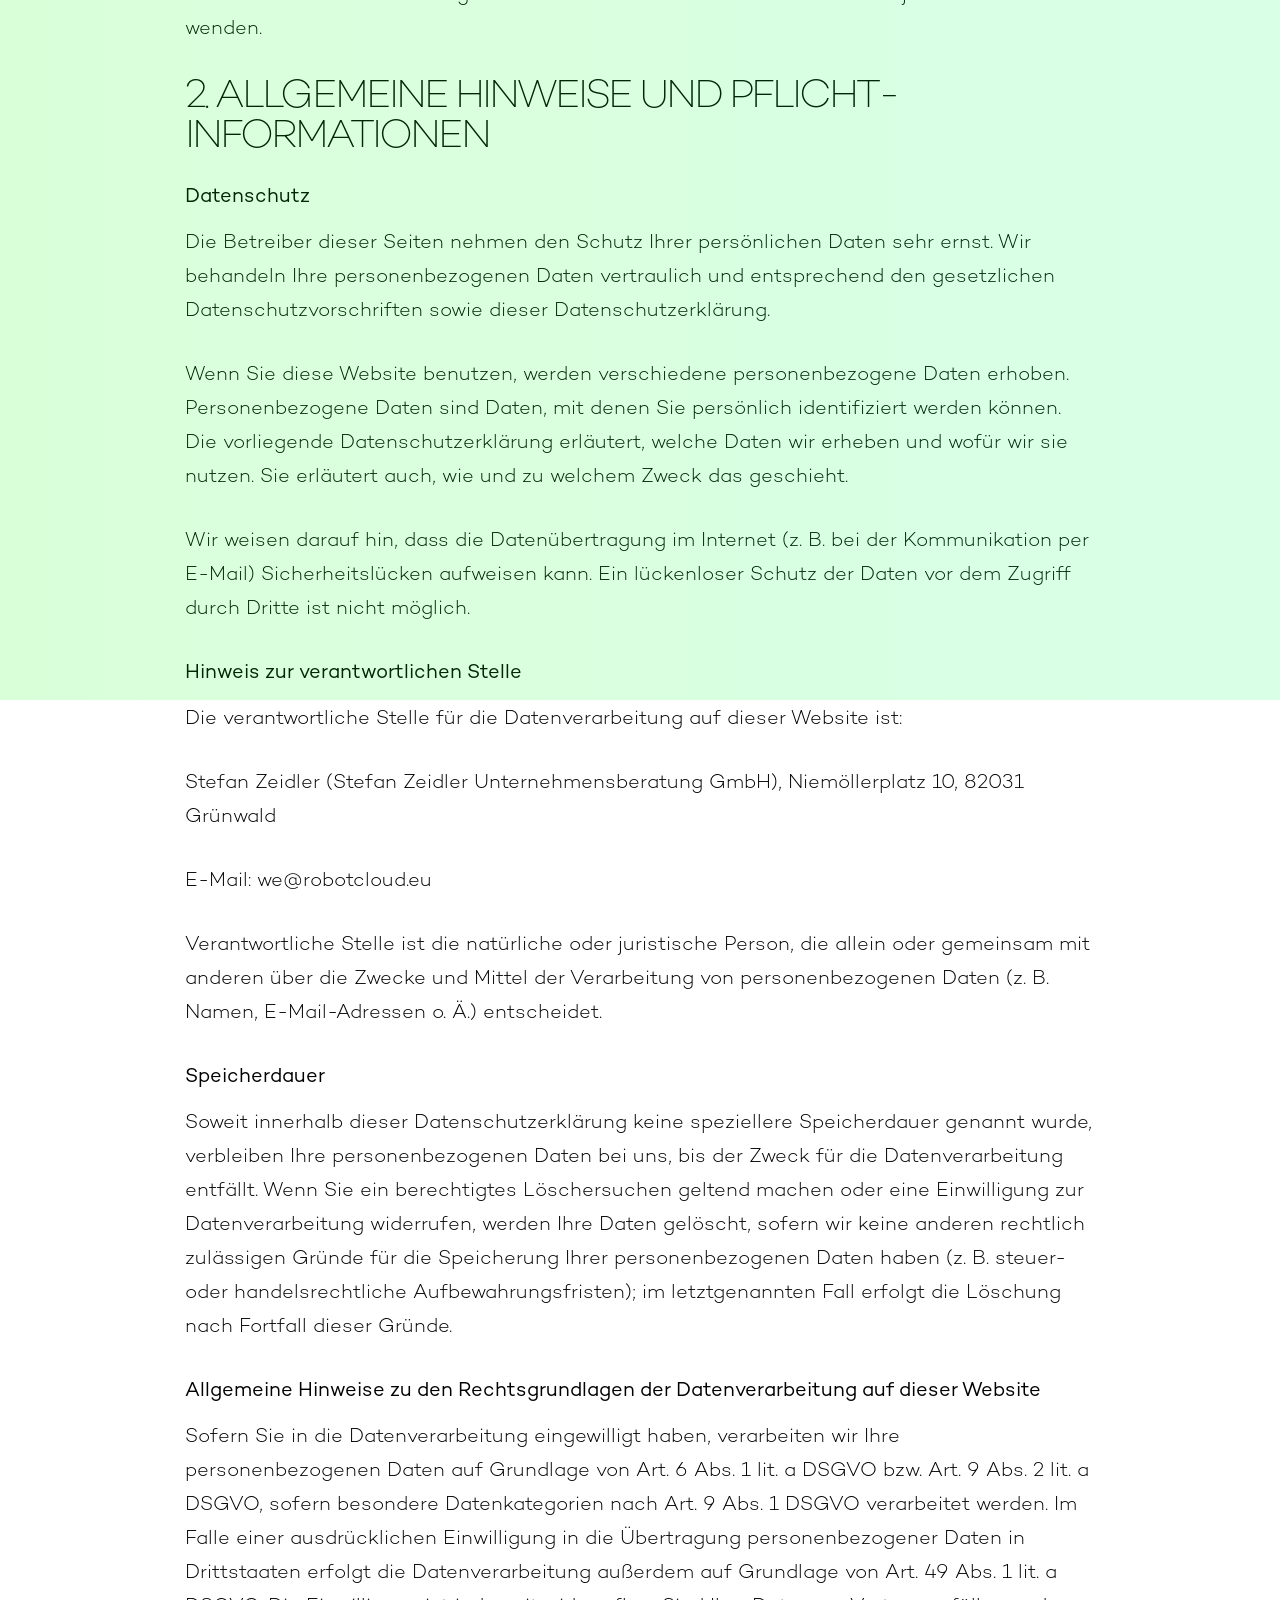
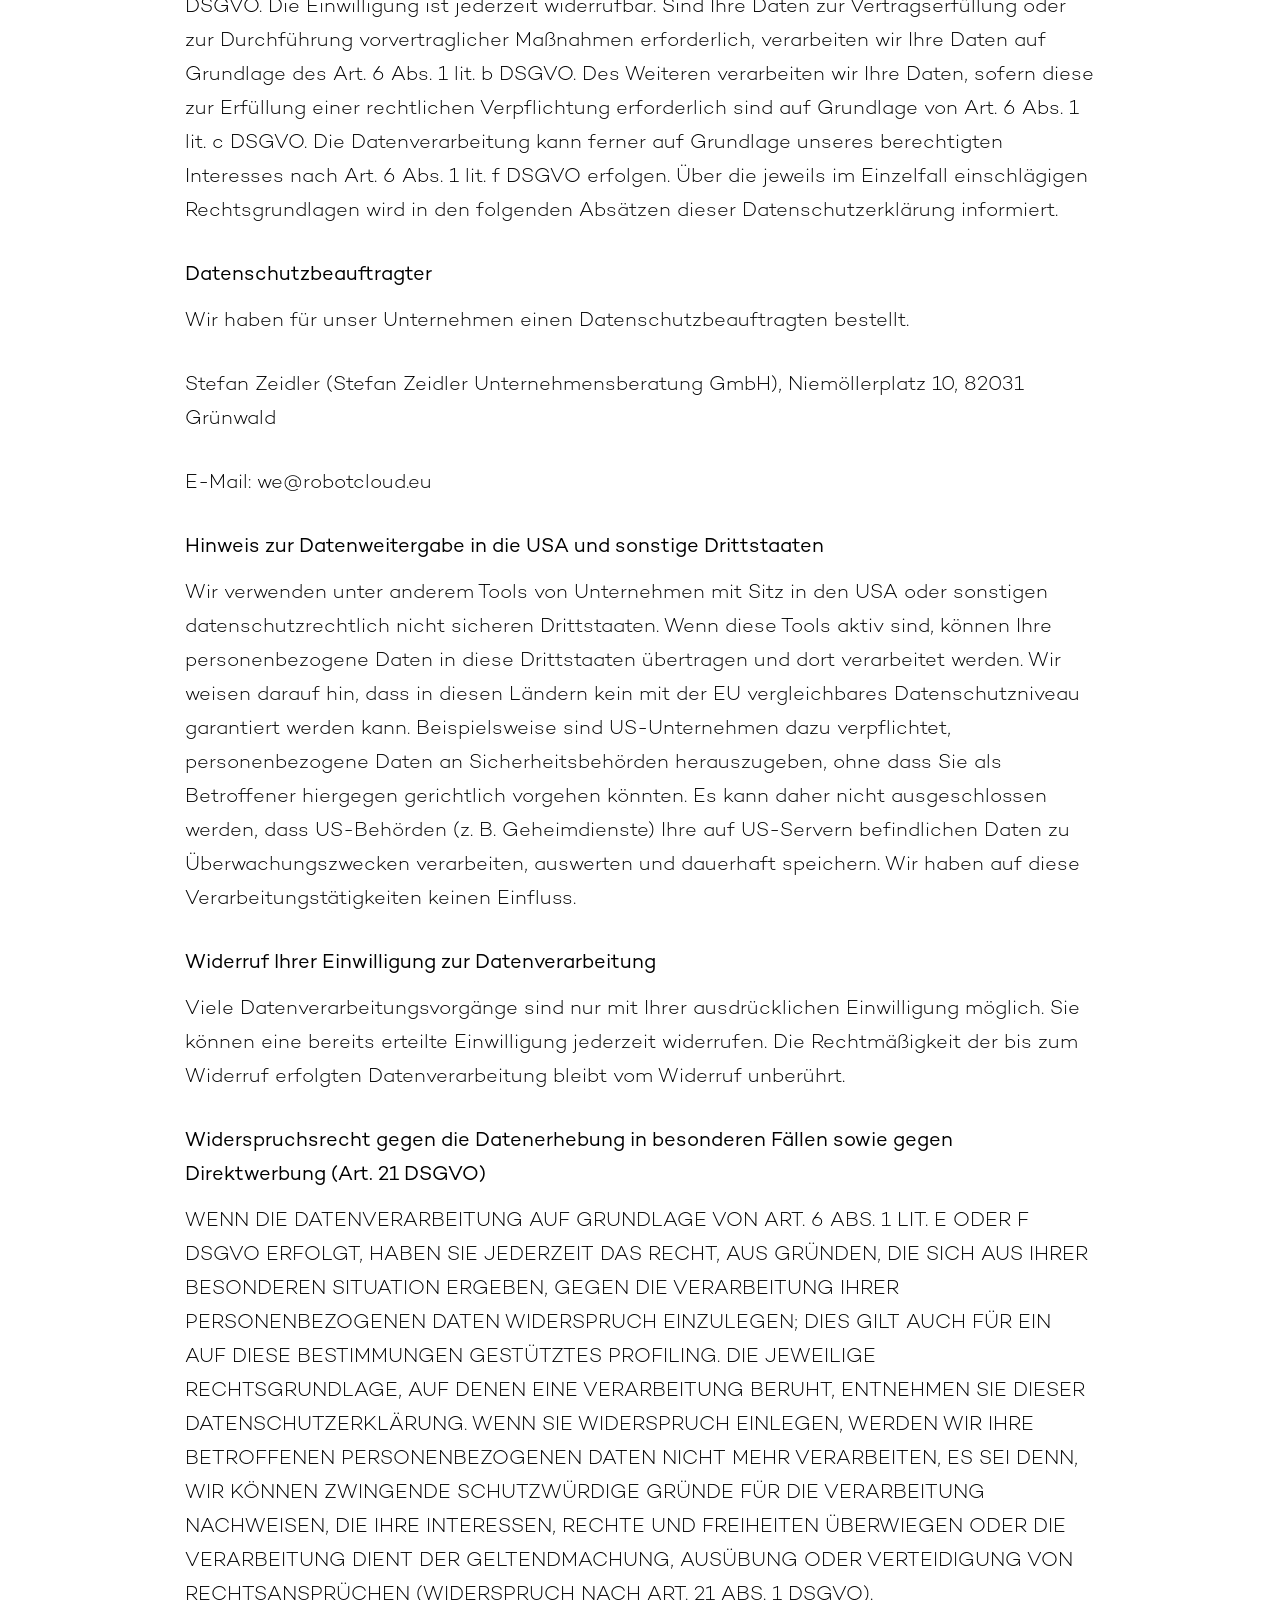
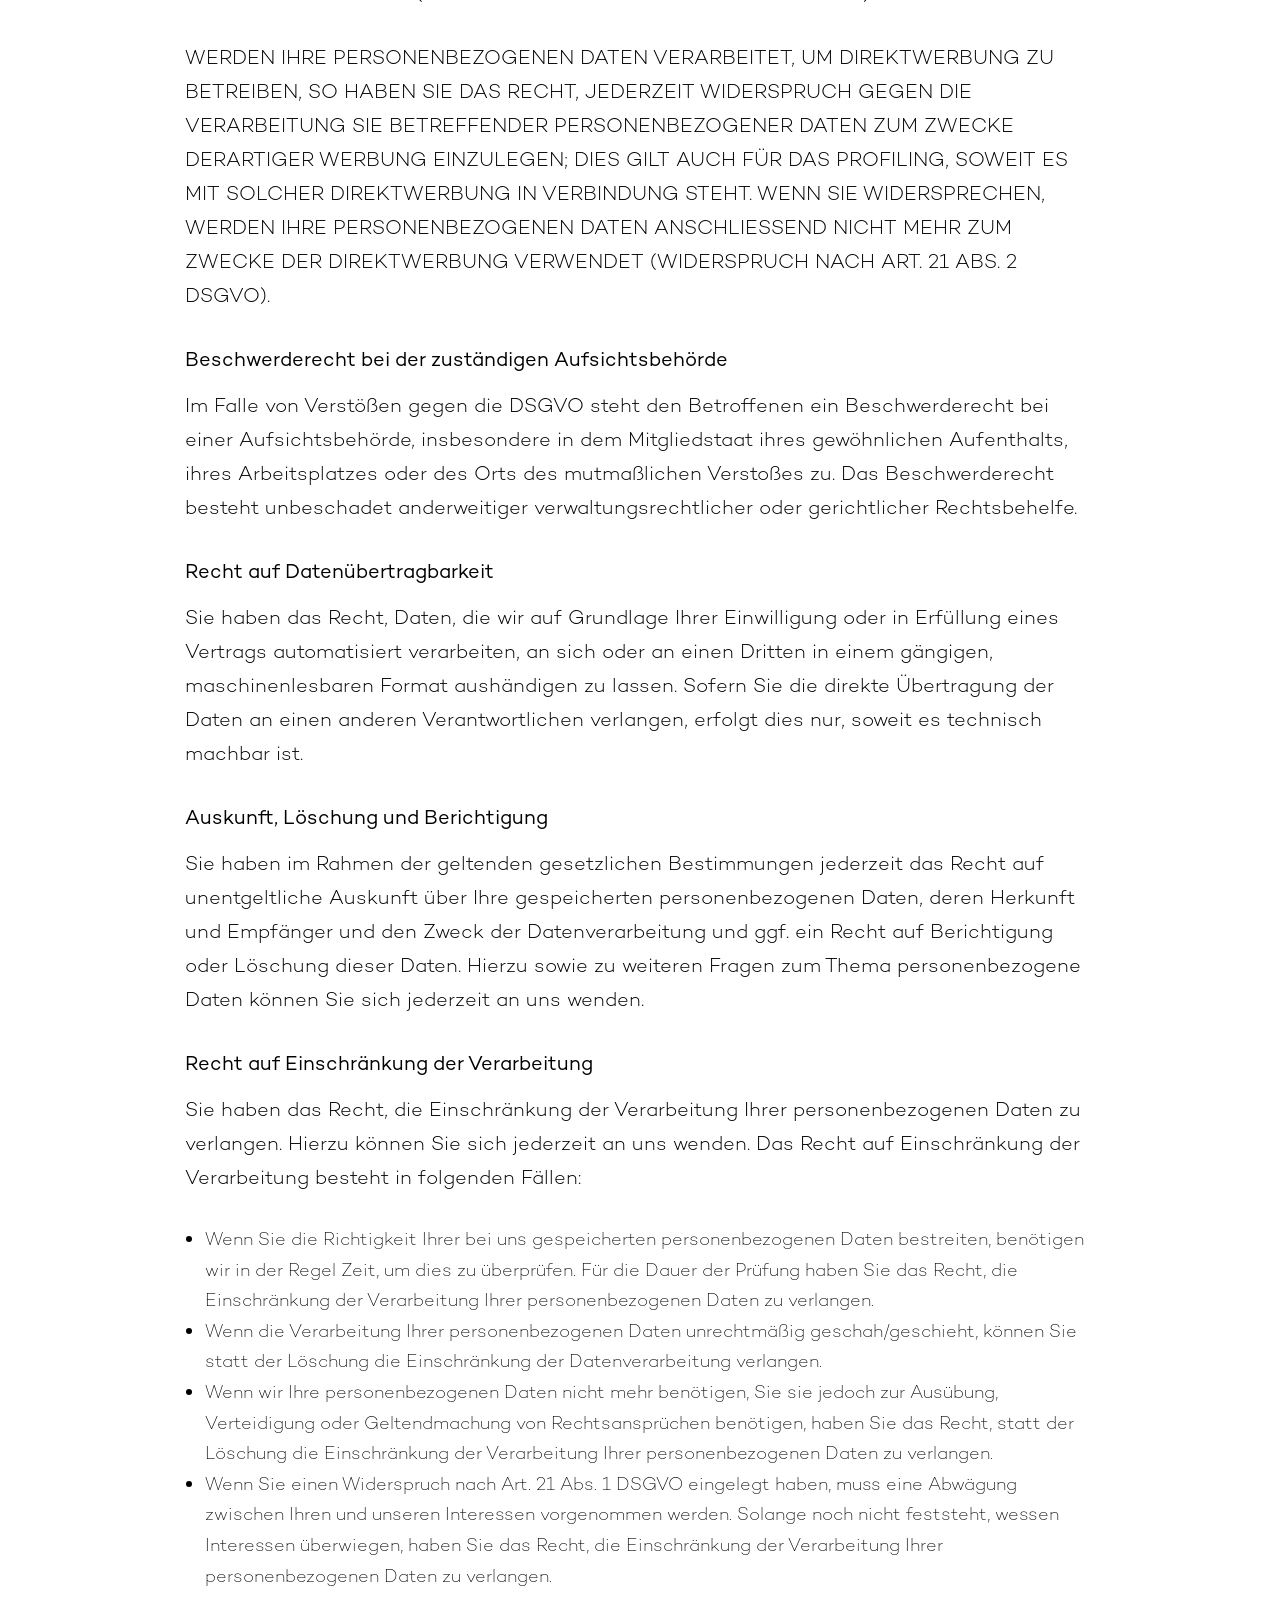
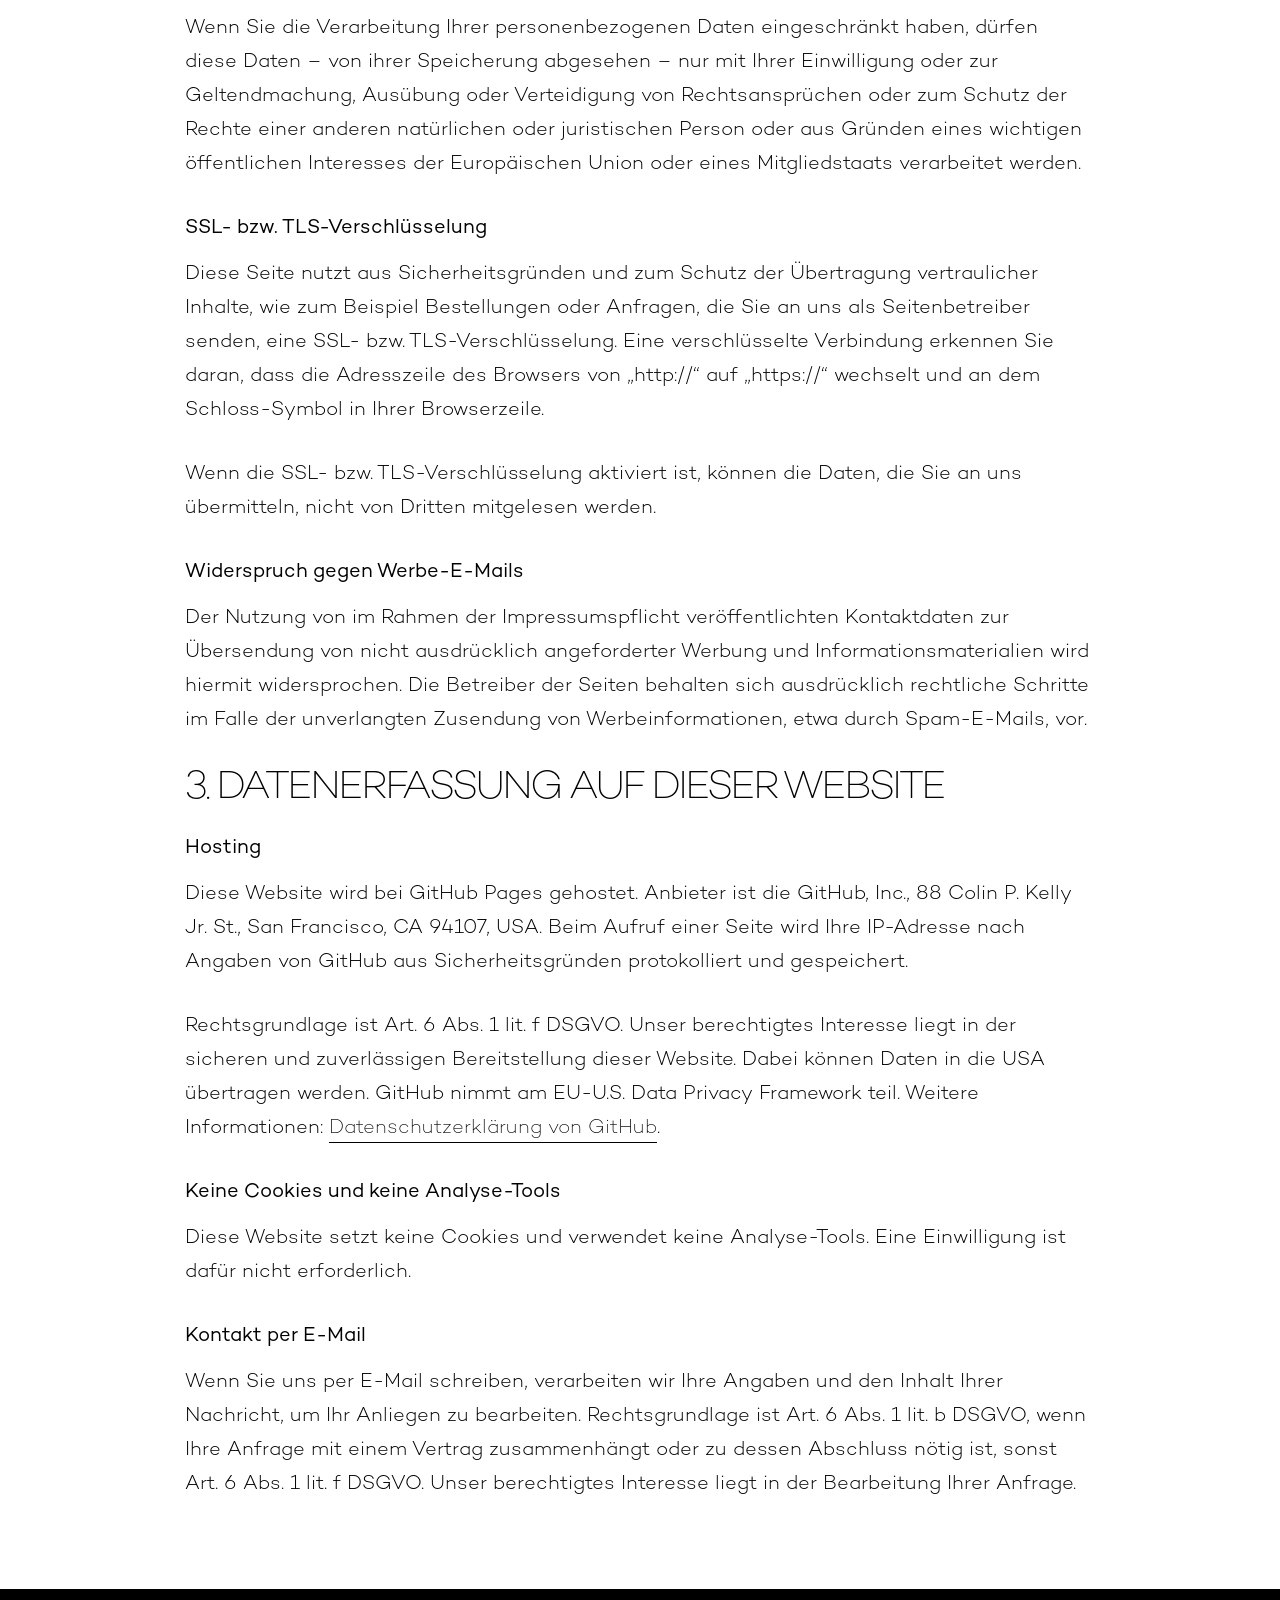
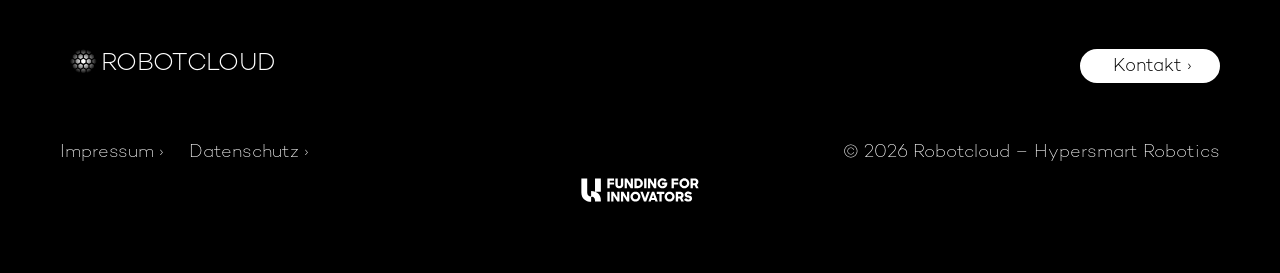
==== commit d990f01c: "Newsletter-Abschnitt gestrichen, defekte Bildverweise repariert Co-Authored-By: Claude Opus 5.5 <nor" ====
--- a/datenschutz/index.html
+++ b/datenschutz/index.html
@@ -178,13 +178,6 @@
 <p>Diese Website setzt keine Cookies und verwendet keine Analyse-Tools. Eine Einwilligung ist daf&uuml;r nicht erforderlich.</p>
 <h3>Kontakt per E-Mail</h3>
 <p>Wenn Sie uns per E-Mail schreiben, verarbeiten wir Ihre Angaben und den Inhalt Ihrer Nachricht, um Ihr Anliegen zu bearbeiten. Rechtsgrundlage ist Art. 6 Abs. 1 lit. b DSGVO, wenn Ihre Anfrage mit einem Vertrag zusammenh&auml;ngt oder zu dessen Abschluss n&ouml;tig ist, sonst Art. 6 Abs. 1 lit. f DSGVO. Unser berechtigtes Interesse liegt in der Bearbeitung Ihrer Anfrage.</p>
-<h2>4. Newsletter</h2>
-<h3>Newsletter&shy;daten</h3>
-<p>Wenn Sie den auf der Website angebotenen Newsletter beziehen m&ouml;chten, ben&ouml;tigen wir von Ihnen eine E-Mail-Adresse sowie Informationen, welche uns die &Uuml;berpr&uuml;fung gestatten, dass Sie der Inhaber der angegebenen E-Mail-Adresse sind und mit dem Empfang des Newsletters einverstanden sind. Weitere Daten werden nicht bzw. nur auf freiwilliger Basis erhoben. Diese Daten verwenden wir ausschlie&szlig;lich f&uuml;r den Versand der angeforderten Informationen und geben diese nicht an Dritte weiter.</p>
-<p>Die Verarbeitung der in das Newsletteranmeldeformular eingegebenen Daten erfolgt ausschlie&szlig;lich auf Grundlage Ihrer Einwilligung (Art. 6 Abs. 1 lit. a DSGVO). Die erteilte Einwilligung zur Speicherung der Daten, der E-Mail-Adresse sowie deren Nutzung zum Versand des Newsletters k&ouml;nnen Sie jederzeit widerrufen, etwa &uuml;ber den &bdquo;Austragen&ldquo;-Link im Newsletter. Die Rechtm&auml;&szlig;igkeit der bereits erfolgten Datenverarbeitungsvorg&auml;nge bleibt vom Widerruf unber&uuml;hrt.</p>
-<p>Die von Ihnen zum Zwecke des Newsletter-Bezugs bei uns hinterlegten Daten werden von uns bis zu Ihrer Austragung aus dem Newsletter bei uns bzw. dem Newsletterdiensteanbieter gespeichert und nach der Abbestellung des Newsletters oder nach Zweckfortfall aus der Newsletterverteilerliste gel&ouml;scht. Wir behalten uns vor, E-Mail-Adressen aus unserem Newsletterverteiler nach eigenem Ermessen im Rahmen unseres berechtigten Interesses nach Art. 6 Abs. 1 lit. f DSGVO zu l&ouml;schen oder zu sperren.</p>
-<p>Daten, die zu anderen Zwecken bei uns gespeichert wurden, bleiben hiervon unber&uuml;hrt.</p>
-<p>Nach Ihrer Austragung aus der Newsletterverteilerliste wird Ihre E-Mail-Adresse bei uns bzw. dem Newsletterdiensteanbieter ggf. in einer Blacklist gespeichert, sofern dies zur Verhinderung k&uuml;nftiger Mailings erforderlich ist. Die Daten aus der Blacklist werden nur f&uuml;r diesen Zweck verwendet und nicht mit anderen Daten zusammengef&uuml;hrt. Dies dient sowohl Ihrem Interesse als auch unserem Interesse an der Einhaltung der gesetzlichen Vorgaben beim Versand von Newslettern (berechtigtes Interesse im Sinne des Art. 6 Abs. 1 lit. f DSGVO). Die Speicherung in der Blacklist ist zeitlich nicht befristet. <strong>Sie k&ouml;nnen der Speicherung widersprechen, sofern Ihre Interessen unser berechtigtes Interesse &uuml;berwiegen.</strong></p>
 </div></div></div></div></div></div>
 </div>
 </article>
